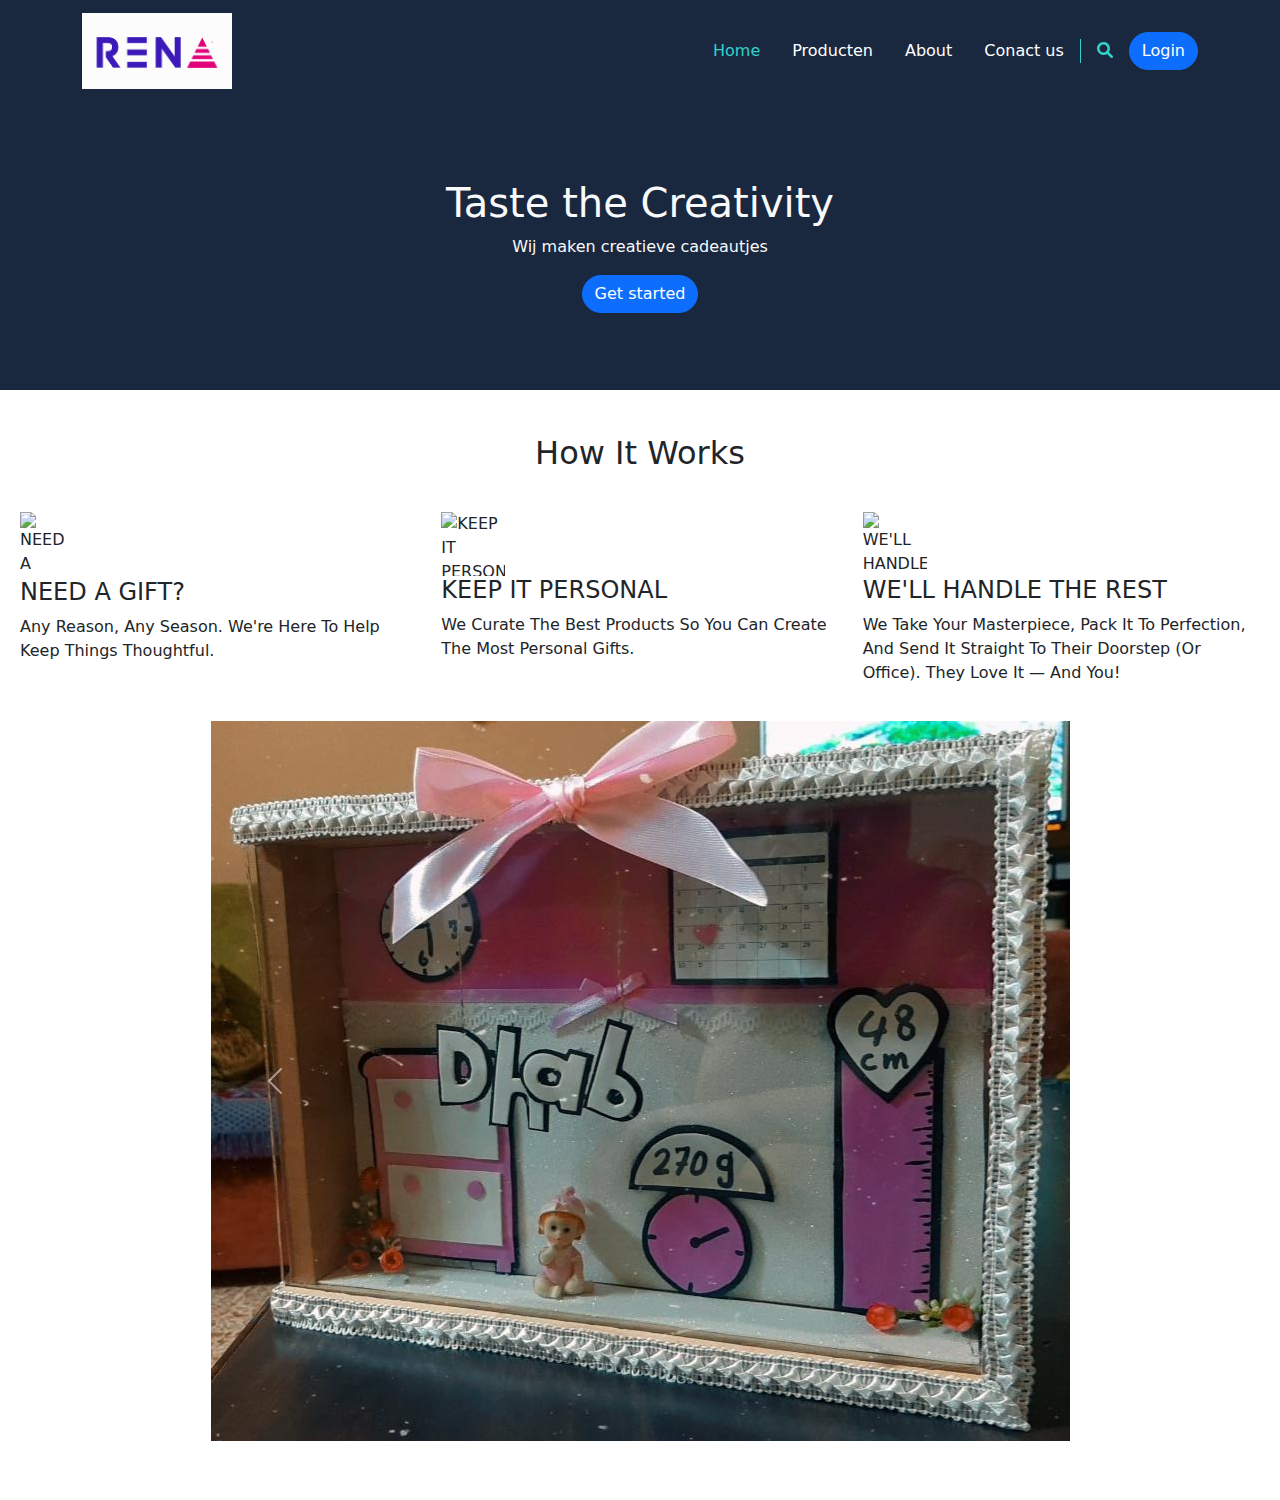
==== index.html @ 8ea96207 "bassis website" ====
<!DOCTYPE html>
<html lang="en">
<head>
    <meta charset="UTF-8">
    <meta name="viewport" content="width=device-width, initial-scale=1.0">
    <title>Document</title>
    <link rel="stylesheet" href="css/bootstrap.min.css">
    <link rel="stylesheet" href="css/all.min.css">
    <link rel="stylesheet" href="css/rena.css">
</head>
<body>

        <!--start navbar-->

        
        <nav class="navbar navbar-expand-lg sticky-top">
            <div class="container">
              <a class="navbar-brand" href="#"><img src="imags/logo.png" alt="" width="150px"></a>
              <button class="navbar-toggler" type="button" data-bs-toggle="collapse" data-bs-target="#main" aria-controls="main" aria-expanded="false" aria-label="Toggle navigation">
                <i class="fa-solid fa-bars"></i>              </button>
              <div class="collapse navbar-collapse" id="main">
                <ul class="navbar-nav ms-auto mb-2 mb-lg-0">
                  <li class="nav-item">
                    <a class="nav-link p-lg-3 active" aria-current="page" href="#">Home</a>
                  </li>
                  <li class="nav-item">
                    <a class="nav-link p-lg-3 " href="#">Producten</a>
                  </li>
                  <li class="nav-item">
                    <a class="nav-link p-lg-3 " href="#">About </a>
                  </li>
                  <li class="nav-item">
                    <a class="nav-link p-lg-3 " href="#">Conact us</a>
                  </li>
                </ul>
                <div class="search ps-3 pe-3">
                  <i class="fa-solid fa-magnifying-glass"></i>
                </div>
                <a class="btn btn-primary rounded-pill main-btn" href="#">Login </a>
              </div>
            </div>
          </nav>
    

        <!--End navbar-->

        <!--landing-->

            <div class="landing d-flex justify-content-center align-items-center">
              <div class="text-center text-light">
                  <h1>Taste the Creativity</h1>
                  <p>Wij maken creatieve cadeautjes</p>
                  <a class="btn btn-primary rounded-pill main-btn" href="">Get started</a>
              </div>
            </div>
            
          <!--landing-->
<br>

<section class="row the-benefits section-4" id="features">
  <div class="container">
    <div class="row section-header wow fadeInUp" style="visibility: visible; animation-name: fadeInUp;">
      <h2>How It Works</h2>
      <!--
        p>List out your product’s benefit here. A small description about what it is and how it helps the user. You can also add some icons.</p
      -->
    </div>
    <div class="row benefit-notes">
      <!-- ==========Single Benefit========== -->
      <div class="col-sm-6 col-md-4 benefit wow fadeInUp" style="visibility: visible; animation-name: fadeInUp;">
        <div class="media">
          <div class="media-left">
            <span>

<div class="responsive-image-wrapper" style="">

<noscript aria-hidden="true">
  <img
    
    class=""
    src="//giftopiia.com/cdn/shop/files/the-benfits-1_1000x1000.png?v=1689593139"
    
      alt="NEED A GIFT?"
    
    
    style="object-fit:cover;object-position:50.0% 50.0%!important;"
    loading="lazy"
  />
</noscript>

<img loading="lazy" class=" js" style="max-width: 46px; max-height: 66px;  object-fit:cover;object-position:50.0% 50.0%!important;" alt="NEED A GIFT?" width="46" height="66" srcset="//giftopiia.com/cdn/shop/files/the-benfits-1.png?v=1689593139 46w" sizes="(min-width: 2000px) 1000px, (min-width: 1445px) calc(100vw / 2), (min-width: 1200px) calc(100vw / 1.75), (min-width: 1000px) calc(100vw / 1.5), (min-width: 750px) calc(100vw / 3), 100vw" src="//giftopiia.com/cdn/shop/files/the-benfits-1_1445x.png?v=1689593139">

</div>
</span>
          </div>
          <div class="media-body">
            <h4>NEED A GIFT?</h4>
            <p>Any Reason, Any Season. We're Here To Help Keep Things Thoughtful.</p>
          </div>
        </div>
      </div>
      <!-- ==========Single Benefit========== -->
      <div class="col-sm-6 col-md-4 benefit wow fadeInUp" data-wow-delay="0.3s" style="visibility: visible; animation-delay: 0.3s; animation-name: fadeInUp;">
        <div class="media">
          <div class="media-left">
            <span>

<div class="responsive-image-wrapper" style="">

<noscript aria-hidden="true">
  <img
    
    class=""
    src="//giftopiia.com/cdn/shop/files/the-benfits-2_1000x1000.webp?v=1689593234"
    
      alt="KEEP IT PERSONAL"
    
    
    style="object-fit:cover;object-position:50.0% 50.0%!important;"
    loading="lazy"
  />
</noscript>

<img loading="lazy" class=" js" style="max-width: 64px; max-height: 64px;  object-fit:cover;object-position:50.0% 50.0%!important;" alt="KEEP IT PERSONAL" width="64" height="64" srcset="//giftopiia.com/cdn/shop/files/the-benfits-2.webp?v=1689593234 64w" sizes="(min-width: 2000px) 1000px, (min-width: 1445px) calc(100vw / 2), (min-width: 1200px) calc(100vw / 1.75), (min-width: 1000px) calc(100vw / 1.5), (min-width: 750px) calc(100vw / 3), 100vw" src="//giftopiia.com/cdn/shop/files/the-benfits-2_1445x.webp?v=1689593234">

</div>
</span>
          </div>
          <div class="media-body">
            <h4>KEEP IT PERSONAL</h4>
            <p>We Curate The Best Products So You Can Create The Most Personal Gifts.</p>
          </div>
        </div>
      </div>
      <!-- ==========Single Benefit========== -->
      <div class="col-sm-6 col-md-4 benefit wow fadeInUp" data-wow-delay="0.6s" style="visibility: visible; animation-delay: 0.6s; animation-name: fadeInUp;">
        <div class="media">
          <div class="media-left">
            <span>

<div class="responsive-image-wrapper" style="">

<noscript aria-hidden="true">
  <img
    
    class=""
    src="//giftopiia.com/cdn/shop/files/the-benfits-3_1000x1000.png?v=1689593278"
    
      alt="WE&#39;LL HANDLE THE REST"
    
    
    style="object-fit:cover;object-position:50.0% 50.0%!important;"
    loading="lazy"
  />
</noscript>

<img loading="lazy" class=" js" style="max-width: 64px; max-height: 64px;  object-fit:cover;object-position:50.0% 50.0%!important;" alt="WE'LL HANDLE THE REST" width="64" height="64" srcset="//giftopiia.com/cdn/shop/files/the-benfits-3.png?v=1689593278 64w" sizes="(min-width: 2000px) 1000px, (min-width: 1445px) calc(100vw / 2), (min-width: 1200px) calc(100vw / 1.75), (min-width: 1000px) calc(100vw / 1.5), (min-width: 750px) calc(100vw / 3), 100vw" src="//giftopiia.com/cdn/shop/files/the-benfits-3_1445x.png?v=1689593278">

</div>
</span>
          </div>
          <div class="media-body">
            <h4>WE'LL HANDLE THE REST</h4>
            <p>We Take Your Masterpiece, Pack It To Perfection, And Send It Straight To Their Doorstep (Or Office). They Love It — And You!</p>
          </div>
        </div>
      </div>
    </div>
  </div>
</section>

  
   <!--start Carousel-->
  
  

  <div class="conatier d d-flex justify-content-center align-items-center">
<div id="carouselExampleControls" class="carousel slide" data-bs-ride="carousel">
  <div class="carousel-inner">
    <div class="carousel-item active">
      <img src="imags/IMG-20231121-WA0002.jpg" class="d-block w-100" alt="...">
    </div>
    <div class="carousel-item">
      <img src="imags/IMG-20231121-WA0003.jpg" class="d-block w-100" alt="...">
    </div>
    <div class="carousel-item">
      <img src="imags/IMG-20231121-WA0004.jpg" class="d-block w-100" alt="...">
    </div>
  </div>
  <button class="carousel-control-prev" type="button" data-bs-target="#carouselExampleControls" data-bs-slide="prev">
    <span class="carousel-control-prev-icon" aria-hidden="true"></span>
    <span class="visually-hidden">Previous</span>
  </button>
  <button class="carousel-control-next" type="button" data-bs-target="#carouselExampleControls" data-bs-slide="next">
    <span class="carousel-control-next-icon" aria-hidden="true"></span>
    <span class="visually-hidden">Next</span>
  </button>
</div>
  </div>


         <!--End Carousel-->
              



         
  <!--js fils-->
    <script src="js/bootstrap.bundle.min.js"></script>
    <script src="js/all.min.js"></script>
<!-- End js fils-->
</body>
</html>
---- css/rena.css ----
:root{
--dark-color:var(--dark-color)#1;
--green-color:#33d1cc;
}
body{
    font-family: "Robot" sans-serif;
    height: 1500px;
}
/*start navbar*/
.navbar {
    background-color: #19283f;
}

.navbar .navbar-nav .nav-link {

    color: white;
}

.navbar .navbar-nav .nav-link.active,
.navbar .navbar-nav .nav-link.focus,
.navbar .navbar-nav .nav-link:hover{

color: var(--green-color);
}

.navbar .search{
    border-left: 1px solid var(--green-color);
}
.navbar .search svg{
    color: var(--green-color)
}
.navbar .navbar-toggler{
    color: white;
    font-size: 25px;
    border-color: white;
}
.navbar .navbar-toggler:focus{
    box-shadow: none;
}

/*End navbar*/

/*Start landing*/

.landing{
    background-color: #19283f;
    min-height: calc(40vh - 72px);
}


/*End landing*/

h2{
    display: flex;
    justify-content: center;
    align-items: center;
    margin-bottom: 40px;
}
section{

    padding: 20px;
}


.carousel-item img {
    max-width: 100%; /* Beperk de maximale breedte van de afbeelding */
    max-height: 100%; /* Beperk de maximale hoogte van de afbeelding */
    transition: transform 0.3s; /* Voeg een transition toe om het schalen smooth te laten verlopen */
   }

   .carousel-item img{
    display: flex;
    justify-content: center;
    align-items: center;
   }
   
   .carousel-item img:hover {
    transform: scale(1.0); /* Vergroot de afbeelding met 120% wanneer de muisaanwijzer erop is */
   }

   .img{

    display:flex;
    
   }
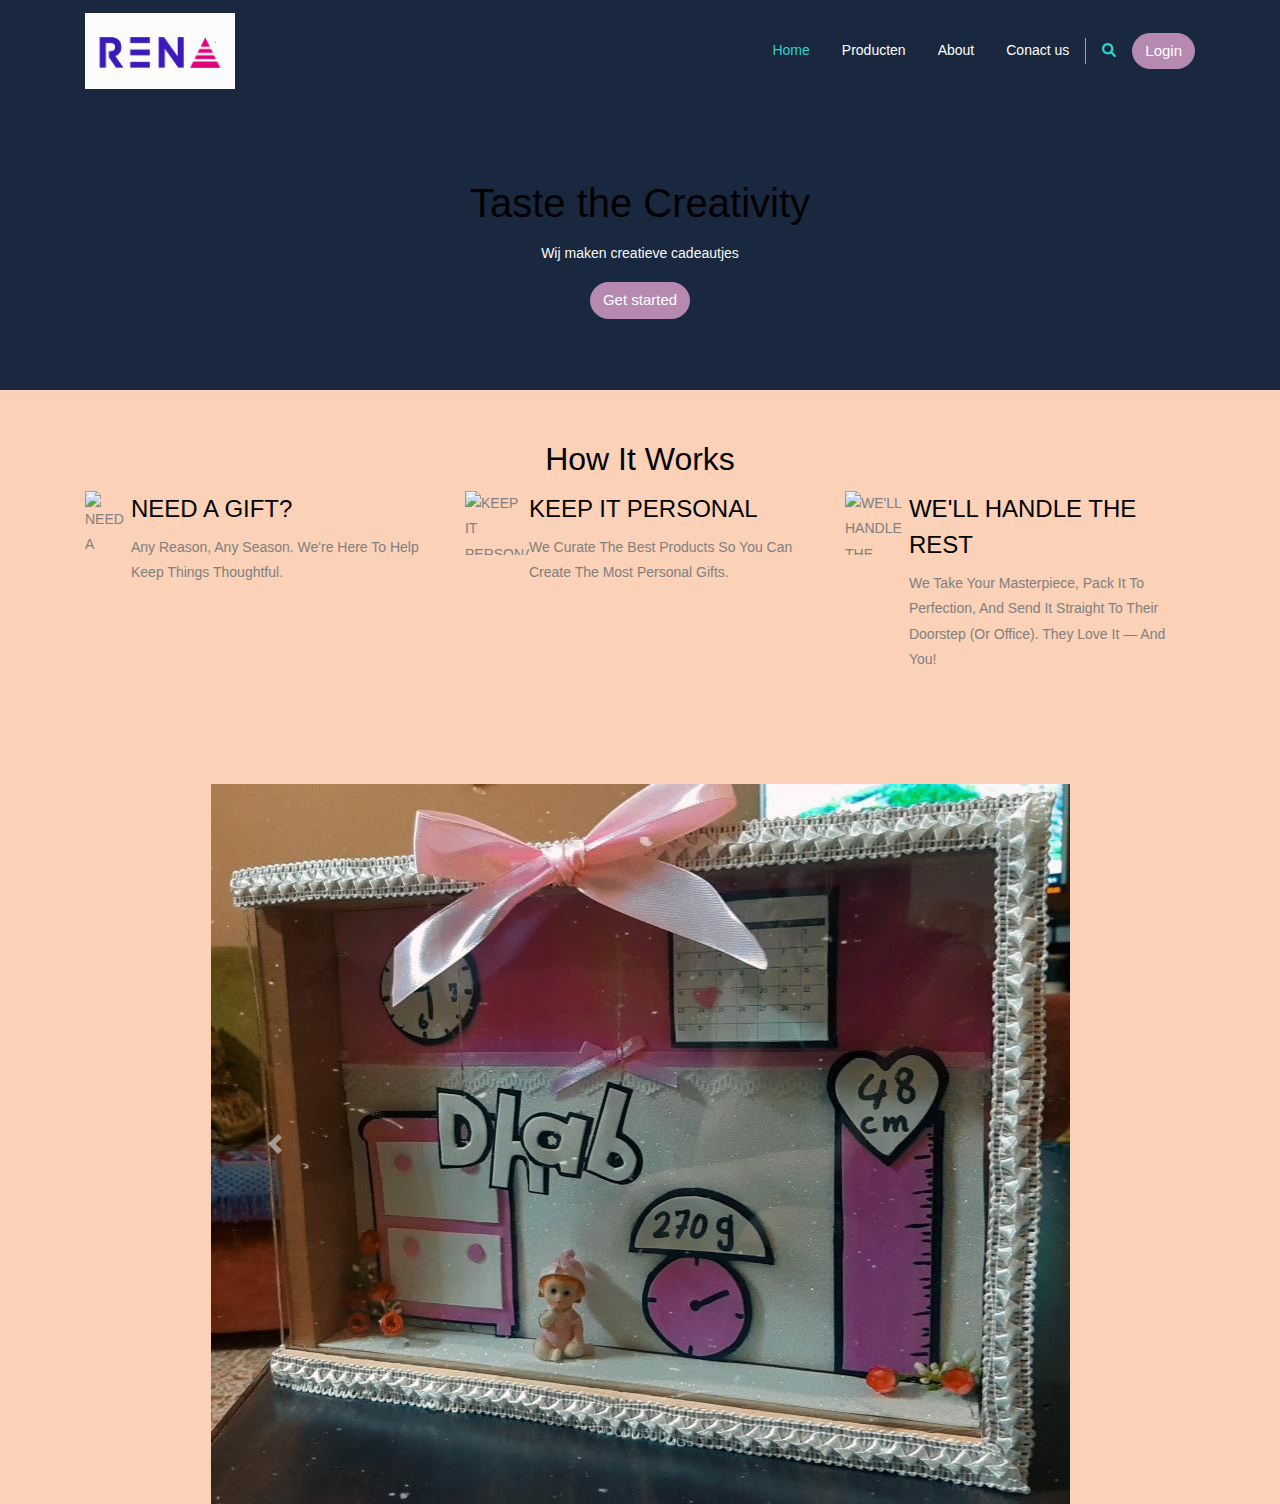
==== commit e77331bd: "form aanpaseing" ====
--- a/index.html
+++ b/index.html
@@ -36,7 +36,7 @@
                 <div class="search ps-3 pe-3">
                   <i class="fa-solid fa-magnifying-glass"></i>
                 </div>
-                <a class="btn btn-primary rounded-pill main-btn" href="#">Login </a>
+                <a class="btn btn-primary rounded-pill main-btn"  target="_blank" href="login.html">Login </a>
               </div>
             </div>
           </nav>
@@ -169,12 +169,29 @@
   </div>
 </section>
 
+<br>
+<br>
+<br>
+
+
+<!--imgs grrot-->
+
+
+
+
+
+
+
+
+
+<!--imgs grrot-->
+
   
    <!--start Carousel-->
   
   
 
-  <div class="conatier d d-flex justify-content-center align-items-center">
+  <div class="conatier d d-flex w-80 justify-content-center align-items-center">
 <div id="carouselExampleControls" class="carousel slide" data-bs-ride="carousel">
   <div class="carousel-inner">
     <div class="carousel-item active">
--- a/css/rena.css
+++ b/css/rena.css
@@ -4,7 +4,8 @@
 }
 body{
     font-family: "Robot" sans-serif;
-    height: 1500px;
+    padding: 0;
+    margin: 0;
 }
 /*start navbar*/
 .navbar {
@@ -82,4 +83,8235 @@
 
     display:flex;
     
-   }+   }
+   
+
+
+
+   /*form css van login 9 */
+
+   /*!
+ * Bootstrap v4.3.1 (https://getbootstrap.com/)
+ * Copyright 2011-2019 The Bootstrap Authors
+ * Copyright 2011-2019 Twitter, Inc.
+ * Licensed under MIT (https://github.com/twbs/bootstrap/blob/master/LICENSE)
+ */
+
+  bottom: -.25em; }
+
+  sup {
+    top: -.5em; }
+  
+  a {
+    color: #007bff;
+    text-decoration: none;
+    background-color: transparent; }
+    a:hover {
+      color: #0056b3;
+      text-decoration: underline; }
+  
+  a:not([href]):not([tabindex]) {
+    color: inherit;
+    text-decoration: none; }
+    a:not([href]):not([tabindex]):hover, a:not([href]):not([tabindex]):focus {
+      color: inherit;
+      text-decoration: none; }
+    a:not([href]):not([tabindex]):focus {
+      outline: 0; }
+  
+  pre,
+  code,
+  kbd,
+  samp {
+    font-family: SFMono-Regular, Menlo, Monaco, Consolas, "Liberation Mono", "Courier New", monospace;
+    font-size: 1em; }
+  
+  pre {
+    margin-top: 0;
+    margin-bottom: 1rem;
+    overflow: auto; }
+  
+  figure {
+    margin: 0 0 1rem; }
+  
+  img {
+    vertical-align: middle;
+    border-style: none; }
+  
+  svg {
+    overflow: hidden;
+    vertical-align: middle; }
+  
+  table {
+    border-collapse: collapse; }
+  
+  caption {
+    padding-top: 0.75rem;
+    padding-bottom: 0.75rem;
+    color: #6c757d;
+    text-align: left;
+    caption-side: bottom; }
+  
+  th {
+    text-align: inherit; }
+  
+  label {
+    display: inline-block;
+    margin-bottom: 0.5rem; }
+  
+  button {
+    border-radius: 0; }
+  
+  button:focus {
+    outline: 1px dotted;
+    outline: 5px auto -webkit-focus-ring-color; }
+  
+  input,
+  button,
+  select,
+  optgroup,
+  textarea {
+    margin: 0;
+    font-family: inherit;
+    font-size: inherit;
+    line-height: inherit; }
+  
+  button,
+  input {
+    overflow: visible; }
+  
+  button,
+  select {
+    text-transform: none; }
+  
+  select {
+    word-wrap: normal; }
+  
+  button,
+  [type="button"],
+  [type="reset"],
+  [type="submit"] {
+    -webkit-appearance: button; }
+  
+  button:not(:disabled),
+  [type="button"]:not(:disabled),
+  [type="reset"]:not(:disabled),
+  [type="submit"]:not(:disabled) {
+    cursor: pointer; }
+  
+  button::-moz-focus-inner,
+  [type="button"]::-moz-focus-inner,
+  [type="reset"]::-moz-focus-inner,
+  [type="submit"]::-moz-focus-inner {
+    padding: 0;
+    border-style: none; }
+  
+  input[type="radio"],
+  input[type="checkbox"] {
+    -webkit-box-sizing: border-box;
+    box-sizing: border-box;
+    padding: 0; }
+  
+  input[type="date"],
+  input[type="time"],
+  input[type="datetime-local"],
+  input[type="month"] {
+    -webkit-appearance: listbox; }
+  
+  textarea {
+    overflow: auto;
+    resize: vertical; }
+  
+  fieldset {
+    min-width: 0;
+    padding: 0;
+    margin: 0;
+    border: 0; }
+  
+  legend {
+    display: block;
+    width: 100%;
+    max-width: 100%;
+    padding: 0;
+    margin-bottom: .5rem;
+    font-size: 1.5rem;
+    line-height: inherit;
+    color: inherit;
+    white-space: normal; }
+  
+  progress {
+    vertical-align: baseline; }
+  
+  [type="number"]::-webkit-inner-spin-button,
+  [type="number"]::-webkit-outer-spin-button {
+    height: auto; }
+  
+  [type="search"] {
+    outline-offset: -2px;
+    -webkit-appearance: none; }
+  
+  [type="search"]::-webkit-search-decoration {
+    -webkit-appearance: none; }
+  
+  ::-webkit-file-upload-button {
+    font: inherit;
+    -webkit-appearance: button; }
+  
+  output {
+    display: inline-block; }
+  
+  summary {
+    display: list-item;
+    cursor: pointer; }
+  
+  template {
+    display: none; }
+  
+  [hidden] {
+    display: none !important; }
+  
+  h1, h2, h3, h4, h5, h6,
+  .h1, .h2, .h3, .h4, .h5, .h6 {
+    margin-bottom: 0.5rem;
+    font-weight: 500;
+    line-height: 1.2; }
+  
+  h1, .h1 {
+    font-size: 2.5rem; }
+  
+  h2, .h2 {
+    font-size: 2rem; }
+  
+  h3, .h3 {
+    font-size: 1.75rem; }
+  
+  h4, .h4 {
+    font-size: 1.5rem; }
+  
+  h5, .h5 {
+    font-size: 1.25rem; }
+  
+  h6, .h6 {
+    font-size: 1rem; }
+  
+  .lead {
+    font-size: 1.25rem;
+    font-weight: 300; }
+  
+  .display-1 {
+    font-size: 6rem;
+    font-weight: 300;
+    line-height: 1.2; }
+  
+  .display-2 {
+    font-size: 5.5rem;
+    font-weight: 300;
+    line-height: 1.2; }
+  
+  .display-3 {
+    font-size: 4.5rem;
+    font-weight: 300;
+    line-height: 1.2; }
+  
+  .display-4 {
+    font-size: 3.5rem;
+    font-weight: 300;
+    line-height: 1.2; }
+  
+  hr {
+    margin-top: 1rem;
+    margin-bottom: 1rem;
+    border: 0;
+    border-top: 1px solid rgba(0, 0, 0, 0.1); }
+  
+  small,
+  .small {
+    font-size: 80%;
+    font-weight: 400; }
+  
+  mark,
+  .mark {
+    padding: 0.2em;
+    background-color: #fcf8e3; }
+  
+  .list-unstyled {
+    padding-left: 0;
+    list-style: none; }
+  
+  .list-inline {
+    padding-left: 0;
+    list-style: none; }
+  
+  .list-inline-item {
+    display: inline-block; }
+    .list-inline-item:not(:last-child) {
+      margin-right: 0.5rem; }
+  
+  .initialism {
+    font-size: 90%;
+    text-transform: uppercase; }
+  
+  .blockquote {
+    margin-bottom: 1rem;
+    font-size: 1.25rem; }
+  
+  .blockquote-footer {
+    display: block;
+    font-size: 80%;
+    color: #6c757d; }
+    .blockquote-footer::before {
+      content: "\2014\00A0"; }
+  
+  .img-fluid {
+    max-width: 100%;
+    height: auto; }
+  
+  .img-thumbnail {
+    padding: 0.25rem;
+    background-color: #fff;
+    border: 1px solid #dee2e6;
+    border-radius: 0.25rem;
+    max-width: 100%;
+    height: auto; }
+  
+  .figure {
+    display: inline-block; }
+  
+  .figure-img {
+    margin-bottom: 0.5rem;
+    line-height: 1; }
+  
+  .figure-caption {
+    font-size: 90%;
+    color: #6c757d; }
+  
+  code {
+    font-size: 87.5%;
+    color: #e83e8c;
+    word-break: break-word; }
+    a > code {
+      color: inherit; }
+  
+  kbd {
+    padding: 0.2rem 0.4rem;
+    font-size: 87.5%;
+    color: #fff;
+    background-color: #212529;
+    border-radius: 0.2rem; }
+    kbd kbd {
+      padding: 0;
+      font-size: 100%;
+      font-weight: 700; }
+  
+  pre {
+    display: block;
+    font-size: 87.5%;
+    color: #212529; }
+    pre code {
+      font-size: inherit;
+      color: inherit;
+      word-break: normal; }
+  
+  .pre-scrollable {
+    max-height: 340px;
+    overflow-y: scroll; }
+  
+  .container {
+    width: 100%;
+    padding-right: 15px;
+    padding-left: 15px;
+    margin-right: auto;
+    margin-left: auto; }
+    @media (min-width: 576px) {
+      .container {
+        max-width: 540px; } }
+    @media (min-width: 768px) {
+      .container {
+        max-width: 720px; } }
+    @media (min-width: 992px) {
+      .container {
+        max-width: 960px; } }
+    @media (min-width: 1200px) {
+      .container {
+        max-width: 1140px; } }
+  
+  .container-fluid {
+    width: 100%;
+    padding-right: 15px;
+    padding-left: 15px;
+    margin-right: auto;
+    margin-left: auto; }
+  
+  .row {
+    display: -webkit-box;
+    display: -ms-flexbox;
+    display: flex;
+    -ms-flex-wrap: wrap;
+    flex-wrap: wrap;
+    margin-right: -15px;
+    margin-left: -15px; }
+  
+  .no-gutters {
+    margin-right: 0;
+    margin-left: 0; }
+    .no-gutters > .col,
+    .no-gutters > [class*="col-"] {
+      padding-right: 0;
+      padding-left: 0; }
+  
+  .col-1, .col-2, .col-3, .col-4, .col-5, .col-6, .col-7, .col-8, .col-9, .col-10, .col-11, .col-12, .col,
+  .col-auto, .col-sm-1, .col-sm-2, .col-sm-3, .col-sm-4, .col-sm-5, .col-sm-6, .col-sm-7, .col-sm-8, .col-sm-9, .col-sm-10, .col-sm-11, .col-sm-12, .col-sm,
+  .col-sm-auto, .col-md-1, .col-md-2, .col-md-3, .col-md-4, .col-md-5, .col-md-6, .col-md-7, .col-md-8, .col-md-9, .col-md-10, .col-md-11, .col-md-12, .col-md,
+  .col-md-auto, .col-lg-1, .col-lg-2, .col-lg-3, .col-lg-4, .col-lg-5, .col-lg-6, .col-lg-7, .col-lg-8, .col-lg-9, .col-lg-10, .col-lg-11, .col-lg-12, .col-lg,
+  .col-lg-auto, .col-xl-1, .col-xl-2, .col-xl-3, .col-xl-4, .col-xl-5, .col-xl-6, .col-xl-7, .col-xl-8, .col-xl-9, .col-xl-10, .col-xl-11, .col-xl-12, .col-xl,
+  .col-xl-auto {
+    position: relative;
+    width: 100%;
+    padding-right: 15px;
+    padding-left: 15px; }
+  
+  .col {
+    -ms-flex-preferred-size: 0;
+    flex-basis: 0;
+    -webkit-box-flex: 1;
+    -ms-flex-positive: 1;
+    flex-grow: 1;
+    max-width: 100%; }
+  
+  .col-auto {
+    -webkit-box-flex: 0;
+    -ms-flex: 0 0 auto;
+    flex: 0 0 auto;
+    width: auto;
+    max-width: 100%; }
+  
+  .col-1 {
+    -webkit-box-flex: 0;
+    -ms-flex: 0 0 8.33333%;
+    flex: 0 0 8.33333%;
+    max-width: 8.33333%; }
+  
+  .col-2 {
+    -webkit-box-flex: 0;
+    -ms-flex: 0 0 16.66667%;
+    flex: 0 0 16.66667%;
+    max-width: 16.66667%; }
+  
+  .col-3 {
+    -webkit-box-flex: 0;
+    -ms-flex: 0 0 25%;
+    flex: 0 0 25%;
+    max-width: 25%; }
+  
+  .col-4 {
+    -webkit-box-flex: 0;
+    -ms-flex: 0 0 33.33333%;
+    flex: 0 0 33.33333%;
+    max-width: 33.33333%; }
+  
+  .col-5 {
+    -webkit-box-flex: 0;
+    -ms-flex: 0 0 41.66667%;
+    flex: 0 0 41.66667%;
+    max-width: 41.66667%; }
+  
+  .col-6 {
+    -webkit-box-flex: 0;
+    -ms-flex: 0 0 50%;
+    flex: 0 0 50%;
+    max-width: 50%; }
+  
+  .col-7 {
+    -webkit-box-flex: 0;
+    -ms-flex: 0 0 58.33333%;
+    flex: 0 0 58.33333%;
+    max-width: 58.33333%; }
+  
+  .col-8 {
+    -webkit-box-flex: 0;
+    -ms-flex: 0 0 66.66667%;
+    flex: 0 0 66.66667%;
+    max-width: 66.66667%; }
+  
+  .col-9 {
+    -webkit-box-flex: 0;
+    -ms-flex: 0 0 75%;
+    flex: 0 0 75%;
+    max-width: 75%; }
+  
+  .col-10 {
+    -webkit-box-flex: 0;
+    -ms-flex: 0 0 83.33333%;
+    flex: 0 0 83.33333%;
+    max-width: 83.33333%; }
+  
+  .col-11 {
+    -webkit-box-flex: 0;
+    -ms-flex: 0 0 91.66667%;
+    flex: 0 0 91.66667%;
+    max-width: 91.66667%; }
+  
+  .col-12 {
+    -webkit-box-flex: 0;
+    -ms-flex: 0 0 100%;
+    flex: 0 0 100%;
+    max-width: 100%; }
+  
+  .order-first {
+    -webkit-box-ordinal-group: 0;
+    -ms-flex-order: -1;
+    order: -1; }
+  
+  .order-last {
+    -webkit-box-ordinal-group: 14;
+    -ms-flex-order: 13;
+    order: 13; }
+  
+  .order-0 {
+    -webkit-box-ordinal-group: 1;
+    -ms-flex-order: 0;
+    order: 0; }
+  
+  .order-1 {
+    -webkit-box-ordinal-group: 2;
+    -ms-flex-order: 1;
+    order: 1; }
+  
+  .order-2 {
+    -webkit-box-ordinal-group: 3;
+    -ms-flex-order: 2;
+    order: 2; }
+  
+  .order-3 {
+    -webkit-box-ordinal-group: 4;
+    -ms-flex-order: 3;
+    order: 3; }
+  
+  .order-4 {
+    -webkit-box-ordinal-group: 5;
+    -ms-flex-order: 4;
+    order: 4; }
+  
+  .order-5 {
+    -webkit-box-ordinal-group: 6;
+    -ms-flex-order: 5;
+    order: 5; }
+  
+  .order-6 {
+    -webkit-box-ordinal-group: 7;
+    -ms-flex-order: 6;
+    order: 6; }
+  
+  .order-7 {
+    -webkit-box-ordinal-group: 8;
+    -ms-flex-order: 7;
+    order: 7; }
+  
+  .order-8 {
+    -webkit-box-ordinal-group: 9;
+    -ms-flex-order: 8;
+    order: 8; }
+  
+  .order-9 {
+    -webkit-box-ordinal-group: 10;
+    -ms-flex-order: 9;
+    order: 9; }
+  
+  .order-10 {
+    -webkit-box-ordinal-group: 11;
+    -ms-flex-order: 10;
+    order: 10; }
+  
+  .order-11 {
+    -webkit-box-ordinal-group: 12;
+    -ms-flex-order: 11;
+    order: 11; }
+  
+  .order-12 {
+    -webkit-box-ordinal-group: 13;
+    -ms-flex-order: 12;
+    order: 12; }
+  
+  .offset-1 {
+    margin-left: 8.33333%; }
+  
+  .offset-2 {
+    margin-left: 16.66667%; }
+  
+  .offset-3 {
+    margin-left: 25%; }
+  
+  .offset-4 {
+    margin-left: 33.33333%; }
+  
+  .offset-5 {
+    margin-left: 41.66667%; }
+  
+  .offset-6 {
+    margin-left: 50%; }
+  
+  .offset-7 {
+    margin-left: 58.33333%; }
+  
+  .offset-8 {
+    margin-left: 66.66667%; }
+  
+  .offset-9 {
+    margin-left: 75%; }
+  
+  .offset-10 {
+    margin-left: 83.33333%; }
+  
+  .offset-11 {
+    margin-left: 91.66667%; }
+  
+  @media (min-width: 576px) {
+    .col-sm {
+      -ms-flex-preferred-size: 0;
+      flex-basis: 0;
+      -webkit-box-flex: 1;
+      -ms-flex-positive: 1;
+      flex-grow: 1;
+      max-width: 100%; }
+    .col-sm-auto {
+      -webkit-box-flex: 0;
+      -ms-flex: 0 0 auto;
+      flex: 0 0 auto;
+      width: auto;
+      max-width: 100%; }
+    .col-sm-1 {
+      -webkit-box-flex: 0;
+      -ms-flex: 0 0 8.33333%;
+      flex: 0 0 8.33333%;
+      max-width: 8.33333%; }
+    .col-sm-2 {
+      -webkit-box-flex: 0;
+      -ms-flex: 0 0 16.66667%;
+      flex: 0 0 16.66667%;
+      max-width: 16.66667%; }
+    .col-sm-3 {
+      -webkit-box-flex: 0;
+      -ms-flex: 0 0 25%;
+      flex: 0 0 25%;
+      max-width: 25%; }
+    .col-sm-4 {
+      -webkit-box-flex: 0;
+      -ms-flex: 0 0 33.33333%;
+      flex: 0 0 33.33333%;
+      max-width: 33.33333%; }
+    .col-sm-5 {
+      -webkit-box-flex: 0;
+      -ms-flex: 0 0 41.66667%;
+      flex: 0 0 41.66667%;
+      max-width: 41.66667%; }
+    .col-sm-6 {
+      -webkit-box-flex: 0;
+      -ms-flex: 0 0 50%;
+      flex: 0 0 50%;
+      max-width: 50%; }
+    .col-sm-7 {
+      -webkit-box-flex: 0;
+      -ms-flex: 0 0 58.33333%;
+      flex: 0 0 58.33333%;
+      max-width: 58.33333%; }
+    .col-sm-8 {
+      -webkit-box-flex: 0;
+      -ms-flex: 0 0 66.66667%;
+      flex: 0 0 66.66667%;
+      max-width: 66.66667%; }
+    .col-sm-9 {
+      -webkit-box-flex: 0;
+      -ms-flex: 0 0 75%;
+      flex: 0 0 75%;
+      max-width: 75%; }
+    .col-sm-10 {
+      -webkit-box-flex: 0;
+      -ms-flex: 0 0 83.33333%;
+      flex: 0 0 83.33333%;
+      max-width: 83.33333%; }
+    .col-sm-11 {
+      -webkit-box-flex: 0;
+      -ms-flex: 0 0 91.66667%;
+      flex: 0 0 91.66667%;
+      max-width: 91.66667%; }
+    .col-sm-12 {
+      -webkit-box-flex: 0;
+      -ms-flex: 0 0 100%;
+      flex: 0 0 100%;
+      max-width: 100%; }
+    .order-sm-first {
+      -webkit-box-ordinal-group: 0;
+      -ms-flex-order: -1;
+      order: -1; }
+    .order-sm-last {
+      -webkit-box-ordinal-group: 14;
+      -ms-flex-order: 13;
+      order: 13; }
+    .order-sm-0 {
+      -webkit-box-ordinal-group: 1;
+      -ms-flex-order: 0;
+      order: 0; }
+    .order-sm-1 {
+      -webkit-box-ordinal-group: 2;
+      -ms-flex-order: 1;
+      order: 1; }
+    .order-sm-2 {
+      -webkit-box-ordinal-group: 3;
+      -ms-flex-order: 2;
+      order: 2; }
+    .order-sm-3 {
+      -webkit-box-ordinal-group: 4;
+      -ms-flex-order: 3;
+      order: 3; }
+    .order-sm-4 {
+      -webkit-box-ordinal-group: 5;
+      -ms-flex-order: 4;
+      order: 4; }
+    .order-sm-5 {
+      -webkit-box-ordinal-group: 6;
+      -ms-flex-order: 5;
+      order: 5; }
+    .order-sm-6 {
+      -webkit-box-ordinal-group: 7;
+      -ms-flex-order: 6;
+      order: 6; }
+    .order-sm-7 {
+      -webkit-box-ordinal-group: 8;
+      -ms-flex-order: 7;
+      order: 7; }
+    .order-sm-8 {
+      -webkit-box-ordinal-group: 9;
+      -ms-flex-order: 8;
+      order: 8; }
+    .order-sm-9 {
+      -webkit-box-ordinal-group: 10;
+      -ms-flex-order: 9;
+      order: 9; }
+    .order-sm-10 {
+      -webkit-box-ordinal-group: 11;
+      -ms-flex-order: 10;
+      order: 10; }
+    .order-sm-11 {
+      -webkit-box-ordinal-group: 12;
+      -ms-flex-order: 11;
+      order: 11; }
+    .order-sm-12 {
+      -webkit-box-ordinal-group: 13;
+      -ms-flex-order: 12;
+      order: 12; }
+    .offset-sm-0 {
+      margin-left: 0; }
+    .offset-sm-1 {
+      margin-left: 8.33333%; }
+    .offset-sm-2 {
+      margin-left: 16.66667%; }
+    .offset-sm-3 {
+      margin-left: 25%; }
+    .offset-sm-4 {
+      margin-left: 33.33333%; }
+    .offset-sm-5 {
+      margin-left: 41.66667%; }
+    .offset-sm-6 {
+      margin-left: 50%; }
+    .offset-sm-7 {
+      margin-left: 58.33333%; }
+    .offset-sm-8 {
+      margin-left: 66.66667%; }
+    .offset-sm-9 {
+      margin-left: 75%; }
+    .offset-sm-10 {
+      margin-left: 83.33333%; }
+    .offset-sm-11 {
+      margin-left: 91.66667%; } }
+  
+  @media (min-width: 768px) {
+    .col-md {
+      -ms-flex-preferred-size: 0;
+      flex-basis: 0;
+      -webkit-box-flex: 1;
+      -ms-flex-positive: 1;
+      flex-grow: 1;
+      max-width: 100%; }
+    .col-md-auto {
+      -webkit-box-flex: 0;
+      -ms-flex: 0 0 auto;
+      flex: 0 0 auto;
+      width: auto;
+      max-width: 100%; }
+    .col-md-1 {
+      -webkit-box-flex: 0;
+      -ms-flex: 0 0 8.33333%;
+      flex: 0 0 8.33333%;
+      max-width: 8.33333%; }
+    .col-md-2 {
+      -webkit-box-flex: 0;
+      -ms-flex: 0 0 16.66667%;
+      flex: 0 0 16.66667%;
+      max-width: 16.66667%; }
+    .col-md-3 {
+      -webkit-box-flex: 0;
+      -ms-flex: 0 0 25%;
+      flex: 0 0 25%;
+      max-width: 25%; }
+    .col-md-4 {
+      -webkit-box-flex: 0;
+      -ms-flex: 0 0 33.33333%;
+      flex: 0 0 33.33333%;
+      max-width: 33.33333%; }
+    .col-md-5 {
+      -webkit-box-flex: 0;
+      -ms-flex: 0 0 41.66667%;
+      flex: 0 0 41.66667%;
+      max-width: 41.66667%; }
+    .col-md-6 {
+      -webkit-box-flex: 0;
+      -ms-flex: 0 0 50%;
+      flex: 0 0 50%;
+      max-width: 50%; }
+    .col-md-7 {
+      -webkit-box-flex: 0;
+      -ms-flex: 0 0 58.33333%;
+      flex: 0 0 58.33333%;
+      max-width: 58.33333%; }
+    .col-md-8 {
+      -webkit-box-flex: 0;
+      -ms-flex: 0 0 66.66667%;
+      flex: 0 0 66.66667%;
+      max-width: 66.66667%; }
+    .col-md-9 {
+      -webkit-box-flex: 0;
+      -ms-flex: 0 0 75%;
+      flex: 0 0 75%;
+      max-width: 75%; }
+    .col-md-10 {
+      -webkit-box-flex: 0;
+      -ms-flex: 0 0 83.33333%;
+      flex: 0 0 83.33333%;
+      max-width: 83.33333%; }
+    .col-md-11 {
+      -webkit-box-flex: 0;
+      -ms-flex: 0 0 91.66667%;
+      flex: 0 0 91.66667%;
+      max-width: 91.66667%; }
+    .col-md-12 {
+      -webkit-box-flex: 0;
+      -ms-flex: 0 0 100%;
+      flex: 0 0 100%;
+      max-width: 100%; }
+    .order-md-first {
+      -webkit-box-ordinal-group: 0;
+      -ms-flex-order: -1;
+      order: -1; }
+    .order-md-last {
+      -webkit-box-ordinal-group: 14;
+      -ms-flex-order: 13;
+      order: 13; }
+    .order-md-0 {
+      -webkit-box-ordinal-group: 1;
+      -ms-flex-order: 0;
+      order: 0; }
+    .order-md-1 {
+      -webkit-box-ordinal-group: 2;
+      -ms-flex-order: 1;
+      order: 1; }
+    .order-md-2 {
+      -webkit-box-ordinal-group: 3;
+      -ms-flex-order: 2;
+      order: 2; }
+    .order-md-3 {
+      -webkit-box-ordinal-group: 4;
+      -ms-flex-order: 3;
+      order: 3; }
+    .order-md-4 {
+      -webkit-box-ordinal-group: 5;
+      -ms-flex-order: 4;
+      order: 4; }
+    .order-md-5 {
+      -webkit-box-ordinal-group: 6;
+      -ms-flex-order: 5;
+      order: 5; }
+    .order-md-6 {
+      -webkit-box-ordinal-group: 7;
+      -ms-flex-order: 6;
+      order: 6; }
+    .order-md-7 {
+      -webkit-box-ordinal-group: 8;
+      -ms-flex-order: 7;
+      order: 7; }
+    .order-md-8 {
+      -webkit-box-ordinal-group: 9;
+      -ms-flex-order: 8;
+      order: 8; }
+    .order-md-9 {
+      -webkit-box-ordinal-group: 10;
+      -ms-flex-order: 9;
+      order: 9; }
+    .order-md-10 {
+      -webkit-box-ordinal-group: 11;
+      -ms-flex-order: 10;
+      order: 10; }
+    .order-md-11 {
+      -webkit-box-ordinal-group: 12;
+      -ms-flex-order: 11;
+      order: 11; }
+    .order-md-12 {
+      -webkit-box-ordinal-group: 13;
+      -ms-flex-order: 12;
+      order: 12; }
+    .offset-md-0 {
+      margin-left: 0; }
+    .offset-md-1 {
+      margin-left: 8.33333%; }
+    .offset-md-2 {
+      margin-left: 16.66667%; }
+    .offset-md-3 {
+      margin-left: 25%; }
+    .offset-md-4 {
+      margin-left: 33.33333%; }
+    .offset-md-5 {
+      margin-left: 41.66667%; }
+    .offset-md-6 {
+      margin-left: 50%; }
+    .offset-md-7 {
+      margin-left: 58.33333%; }
+    .offset-md-8 {
+      margin-left: 66.66667%; }
+    .offset-md-9 {
+      margin-left: 75%; }
+    .offset-md-10 {
+      margin-left: 83.33333%; }
+    .offset-md-11 {
+      margin-left: 91.66667%; } }
+  
+  @media (min-width: 992px) {
+    .col-lg {
+      -ms-flex-preferred-size: 0;
+      flex-basis: 0;
+      -webkit-box-flex: 1;
+      -ms-flex-positive: 1;
+      flex-grow: 1;
+      max-width: 100%; }
+    .col-lg-auto {
+      -webkit-box-flex: 0;
+      -ms-flex: 0 0 auto;
+      flex: 0 0 auto;
+      width: auto;
+      max-width: 100%; }
+    .col-lg-1 {
+      -webkit-box-flex: 0;
+      -ms-flex: 0 0 8.33333%;
+      flex: 0 0 8.33333%;
+      max-width: 8.33333%; }
+    .col-lg-2 {
+      -webkit-box-flex: 0;
+      -ms-flex: 0 0 16.66667%;
+      flex: 0 0 16.66667%;
+      max-width: 16.66667%; }
+    .col-lg-3 {
+      -webkit-box-flex: 0;
+      -ms-flex: 0 0 25%;
+      flex: 0 0 25%;
+      max-width: 25%; }
+    .col-lg-4 {
+      -webkit-box-flex: 0;
+      -ms-flex: 0 0 33.33333%;
+      flex: 0 0 33.33333%;
+      max-width: 33.33333%; }
+    .col-lg-5 {
+      -webkit-box-flex: 0;
+      -ms-flex: 0 0 41.66667%;
+      flex: 0 0 41.66667%;
+      max-width: 41.66667%; }
+    .col-lg-6 {
+      -webkit-box-flex: 0;
+      -ms-flex: 0 0 50%;
+      flex: 0 0 50%;
+      max-width: 50%; }
+    .col-lg-7 {
+      -webkit-box-flex: 0;
+      -ms-flex: 0 0 58.33333%;
+      flex: 0 0 58.33333%;
+      max-width: 58.33333%; }
+    .col-lg-8 {
+      -webkit-box-flex: 0;
+      -ms-flex: 0 0 66.66667%;
+      flex: 0 0 66.66667%;
+      max-width: 66.66667%; }
+    .col-lg-9 {
+      -webkit-box-flex: 0;
+      -ms-flex: 0 0 75%;
+      flex: 0 0 75%;
+      max-width: 75%; }
+    .col-lg-10 {
+      -webkit-box-flex: 0;
+      -ms-flex: 0 0 83.33333%;
+      flex: 0 0 83.33333%;
+      max-width: 83.33333%; }
+    .col-lg-11 {
+      -webkit-box-flex: 0;
+      -ms-flex: 0 0 91.66667%;
+      flex: 0 0 91.66667%;
+      max-width: 91.66667%; }
+    .col-lg-12 {
+      -webkit-box-flex: 0;
+      -ms-flex: 0 0 100%;
+      flex: 0 0 100%;
+      max-width: 100%; }
+    .order-lg-first {
+      -webkit-box-ordinal-group: 0;
+      -ms-flex-order: -1;
+      order: -1; }
+    .order-lg-last {
+      -webkit-box-ordinal-group: 14;
+      -ms-flex-order: 13;
+      order: 13; }
+    .order-lg-0 {
+      -webkit-box-ordinal-group: 1;
+      -ms-flex-order: 0;
+      order: 0; }
+    .order-lg-1 {
+      -webkit-box-ordinal-group: 2;
+      -ms-flex-order: 1;
+      order: 1; }
+    .order-lg-2 {
+      -webkit-box-ordinal-group: 3;
+      -ms-flex-order: 2;
+      order: 2; }
+    .order-lg-3 {
+      -webkit-box-ordinal-group: 4;
+      -ms-flex-order: 3;
+      order: 3; }
+    .order-lg-4 {
+      -webkit-box-ordinal-group: 5;
+      -ms-flex-order: 4;
+      order: 4; }
+    .order-lg-5 {
+      -webkit-box-ordinal-group: 6;
+      -ms-flex-order: 5;
+      order: 5; }
+    .order-lg-6 {
+      -webkit-box-ordinal-group: 7;
+      -ms-flex-order: 6;
+      order: 6; }
+    .order-lg-7 {
+      -webkit-box-ordinal-group: 8;
+      -ms-flex-order: 7;
+      order: 7; }
+    .order-lg-8 {
+      -webkit-box-ordinal-group: 9;
+      -ms-flex-order: 8;
+      order: 8; }
+    .order-lg-9 {
+      -webkit-box-ordinal-group: 10;
+      -ms-flex-order: 9;
+      order: 9; }
+    .order-lg-10 {
+      -webkit-box-ordinal-group: 11;
+      -ms-flex-order: 10;
+      order: 10; }
+    .order-lg-11 {
+      -webkit-box-ordinal-group: 12;
+      -ms-flex-order: 11;
+      order: 11; }
+    .order-lg-12 {
+      -webkit-box-ordinal-group: 13;
+      -ms-flex-order: 12;
+      order: 12; }
+    .offset-lg-0 {
+      margin-left: 0; }
+    .offset-lg-1 {
+      margin-left: 8.33333%; }
+    .offset-lg-2 {
+      margin-left: 16.66667%; }
+    .offset-lg-3 {
+      margin-left: 25%; }
+    .offset-lg-4 {
+      margin-left: 33.33333%; }
+    .offset-lg-5 {
+      margin-left: 41.66667%; }
+    .offset-lg-6 {
+      margin-left: 50%; }
+    .offset-lg-7 {
+      margin-left: 58.33333%; }
+    .offset-lg-8 {
+      margin-left: 66.66667%; }
+    .offset-lg-9 {
+      margin-left: 75%; }
+    .offset-lg-10 {
+      margin-left: 83.33333%; }
+    .offset-lg-11 {
+      margin-left: 91.66667%; } }
+  
+  @media (min-width: 1200px) {
+    .col-xl {
+      -ms-flex-preferred-size: 0;
+      flex-basis: 0;
+      -webkit-box-flex: 1;
+      -ms-flex-positive: 1;
+      flex-grow: 1;
+      max-width: 100%; }
+    .col-xl-auto {
+      -webkit-box-flex: 0;
+      -ms-flex: 0 0 auto;
+      flex: 0 0 auto;
+      width: auto;
+      max-width: 100%; }
+    .col-xl-1 {
+      -webkit-box-flex: 0;
+      -ms-flex: 0 0 8.33333%;
+      flex: 0 0 8.33333%;
+      max-width: 8.33333%; }
+    .col-xl-2 {
+      -webkit-box-flex: 0;
+      -ms-flex: 0 0 16.66667%;
+      flex: 0 0 16.66667%;
+      max-width: 16.66667%; }
+    .col-xl-3 {
+      -webkit-box-flex: 0;
+      -ms-flex: 0 0 25%;
+      flex: 0 0 25%;
+      max-width: 25%; }
+    .col-xl-4 {
+      -webkit-box-flex: 0;
+      -ms-flex: 0 0 33.33333%;
+      flex: 0 0 33.33333%;
+      max-width: 33.33333%; }
+    .col-xl-5 {
+      -webkit-box-flex: 0;
+      -ms-flex: 0 0 41.66667%;
+      flex: 0 0 41.66667%;
+      max-width: 41.66667%; }
+    .col-xl-6 {
+      -webkit-box-flex: 0;
+      -ms-flex: 0 0 50%;
+      flex: 0 0 50%;
+      max-width: 50%; }
+    .col-xl-7 {
+      -webkit-box-flex: 0;
+      -ms-flex: 0 0 58.33333%;
+      flex: 0 0 58.33333%;
+      max-width: 58.33333%; }
+    .col-xl-8 {
+      -webkit-box-flex: 0;
+      -ms-flex: 0 0 66.66667%;
+      flex: 0 0 66.66667%;
+      max-width: 66.66667%; }
+    .col-xl-9 {
+      -webkit-box-flex: 0;
+      -ms-flex: 0 0 75%;
+      flex: 0 0 75%;
+      max-width: 75%; }
+    .col-xl-10 {
+      -webkit-box-flex: 0;
+      -ms-flex: 0 0 83.33333%;
+      flex: 0 0 83.33333%;
+      max-width: 83.33333%; }
+    .col-xl-11 {
+      -webkit-box-flex: 0;
+      -ms-flex: 0 0 91.66667%;
+      flex: 0 0 91.66667%;
+      max-width: 91.66667%; }
+    .col-xl-12 {
+      -webkit-box-flex: 0;
+      -ms-flex: 0 0 100%;
+      flex: 0 0 100%;
+      max-width: 100%; }
+    .order-xl-first {
+      -webkit-box-ordinal-group: 0;
+      -ms-flex-order: -1;
+      order: -1; }
+    .order-xl-last {
+      -webkit-box-ordinal-group: 14;
+      -ms-flex-order: 13;
+      order: 13; }
+    .order-xl-0 {
+      -webkit-box-ordinal-group: 1;
+      -ms-flex-order: 0;
+      order: 0; }
+    .order-xl-1 {
+      -webkit-box-ordinal-group: 2;
+      -ms-flex-order: 1;
+      order: 1; }
+    .order-xl-2 {
+      -webkit-box-ordinal-group: 3;
+      -ms-flex-order: 2;
+      order: 2; }
+    .order-xl-3 {
+      -webkit-box-ordinal-group: 4;
+      -ms-flex-order: 3;
+      order: 3; }
+    .order-xl-4 {
+      -webkit-box-ordinal-group: 5;
+      -ms-flex-order: 4;
+      order: 4; }
+    .order-xl-5 {
+      -webkit-box-ordinal-group: 6;
+      -ms-flex-order: 5;
+      order: 5; }
+    .order-xl-6 {
+      -webkit-box-ordinal-group: 7;
+      -ms-flex-order: 6;
+      order: 6; }
+    .order-xl-7 {
+      -webkit-box-ordinal-group: 8;
+      -ms-flex-order: 7;
+      order: 7; }
+    .order-xl-8 {
+      -webkit-box-ordinal-group: 9;
+      -ms-flex-order: 8;
+      order: 8; }
+    .order-xl-9 {
+      -webkit-box-ordinal-group: 10;
+      -ms-flex-order: 9;
+      order: 9; }
+    .order-xl-10 {
+      -webkit-box-ordinal-group: 11;
+      -ms-flex-order: 10;
+      order: 10; }
+    .order-xl-11 {
+      -webkit-box-ordinal-group: 12;
+      -ms-flex-order: 11;
+      order: 11; }
+    .order-xl-12 {
+      -webkit-box-ordinal-group: 13;
+      -ms-flex-order: 12;
+      order: 12; }
+    .offset-xl-0 {
+      margin-left: 0; }
+    .offset-xl-1 {
+      margin-left: 8.33333%; }
+    .offset-xl-2 {
+      margin-left: 16.66667%; }
+    .offset-xl-3 {
+      margin-left: 25%; }
+    .offset-xl-4 {
+      margin-left: 33.33333%; }
+    .offset-xl-5 {
+      margin-left: 41.66667%; }
+    .offset-xl-6 {
+      margin-left: 50%; }
+    .offset-xl-7 {
+      margin-left: 58.33333%; }
+    .offset-xl-8 {
+      margin-left: 66.66667%; }
+    .offset-xl-9 {
+      margin-left: 75%; }
+    .offset-xl-10 {
+      margin-left: 83.33333%; }
+    .offset-xl-11 {
+      margin-left: 91.66667%; } }
+  
+  .table {
+    width: 100%;
+    margin-bottom: 1rem;
+    color: #212529; }
+    .table th,
+    .table td {
+      padding: 0.75rem;
+      vertical-align: top;
+      border-top: 1px solid #dee2e6; }
+    .table thead th {
+      vertical-align: bottom;
+      border-bottom: 2px solid #dee2e6; }
+    .table tbody + tbody {
+      border-top: 2px solid #dee2e6; }
+  
+  .table-sm th,
+  .table-sm td {
+    padding: 0.3rem; }
+  
+  .table-bordered {
+    border: 1px solid #dee2e6; }
+    .table-bordered th,
+    .table-bordered td {
+      border: 1px solid #dee2e6; }
+    .table-bordered thead th,
+    .table-bordered thead td {
+      border-bottom-width: 2px; }
+  
+  .table-borderless th,
+  .table-borderless td,
+  .table-borderless thead th,
+  .table-borderless tbody + tbody {
+    border: 0; }
+  
+  .table-striped tbody tr:nth-of-type(odd) {
+    background-color: rgba(0, 0, 0, 0.05); }
+  
+  .table-hover tbody tr:hover {
+    color: #212529;
+    background-color: rgba(0, 0, 0, 0.075); }
+  
+  .table-primary,
+  .table-primary > th,
+  .table-primary > td {
+    background-color: #b8daff; }
+  
+  .table-primary th,
+  .table-primary td,
+  .table-primary thead th,
+  .table-primary tbody + tbody {
+    border-color: #7abaff; }
+  
+  .table-hover .table-primary:hover {
+    background-color: #9fcdff; }
+    .table-hover .table-primary:hover > td,
+    .table-hover .table-primary:hover > th {
+      background-color: #9fcdff; }
+  
+  .table-secondary,
+  .table-secondary > th,
+  .table-secondary > td {
+    background-color: #d6d8db; }
+  
+  .table-secondary th,
+  .table-secondary td,
+  .table-secondary thead th,
+  .table-secondary tbody + tbody {
+    border-color: #b3b7bb; }
+  
+  .table-hover .table-secondary:hover {
+    background-color: #c8cbcf; }
+    .table-hover .table-secondary:hover > td,
+    .table-hover .table-secondary:hover > th {
+      background-color: #c8cbcf; }
+  
+  .table-success,
+  .table-success > th,
+  .table-success > td {
+    background-color: #c3e6cb; }
+  
+  .table-success th,
+  .table-success td,
+  .table-success thead th,
+  .table-success tbody + tbody {
+    border-color: #8fd19e; }
+  
+  .table-hover .table-success:hover {
+    background-color: #b1dfbb; }
+    .table-hover .table-success:hover > td,
+    .table-hover .table-success:hover > th {
+      background-color: #b1dfbb; }
+  
+  .table-info,
+  .table-info > th,
+  .table-info > td {
+    background-color: #bee5eb; }
+  
+  .table-info th,
+  .table-info td,
+  .table-info thead th,
+  .table-info tbody + tbody {
+    border-color: #86cfda; }
+  
+  .table-hover .table-info:hover {
+    background-color: #abdde5; }
+    .table-hover .table-info:hover > td,
+    .table-hover .table-info:hover > th {
+      background-color: #abdde5; }
+  
+  .table-warning,
+  .table-warning > th,
+  .table-warning > td {
+    background-color: #ffeeba; }
+  
+  .table-warning th,
+  .table-warning td,
+  .table-warning thead th,
+  .table-warning tbody + tbody {
+    border-color: #ffdf7e; }
+  
+  .table-hover .table-warning:hover {
+    background-color: #ffe8a1; }
+    .table-hover .table-warning:hover > td,
+    .table-hover .table-warning:hover > th {
+      background-color: #ffe8a1; }
+  
+  .table-danger,
+  .table-danger > th,
+  .table-danger > td {
+    background-color: #f5c6cb; }
+  
+  .table-danger th,
+  .table-danger td,
+  .table-danger thead th,
+  .table-danger tbody + tbody {
+    border-color: #ed969e; }
+  
+  .table-hover .table-danger:hover {
+    background-color: #f1b0b7; }
+    .table-hover .table-danger:hover > td,
+    .table-hover .table-danger:hover > th {
+      background-color: #f1b0b7; }
+  
+  .table-light,
+  .table-light > th,
+  .table-light > td {
+    background-color: #fdfdfe; }
+  
+  .table-light th,
+  .table-light td,
+  .table-light thead th,
+  .table-light tbody + tbody {
+    border-color: #fbfcfc; }
+  
+  .table-hover .table-light:hover {
+    background-color: #ececf6; }
+    .table-hover .table-light:hover > td,
+    .table-hover .table-light:hover > th {
+      background-color: #ececf6; }
+  
+  .table-dark,
+  .table-dark > th,
+  .table-dark > td {
+    background-color: #c6c8ca; }
+  
+  .table-dark th,
+  .table-dark td,
+  .table-dark thead th,
+  .table-dark tbody + tbody {
+    border-color: #95999c; }
+  
+  .table-hover .table-dark:hover {
+    background-color: #b9bbbe; }
+    .table-hover .table-dark:hover > td,
+    .table-hover .table-dark:hover > th {
+      background-color: #b9bbbe; }
+  
+  .table-active,
+  .table-active > th,
+  .table-active > td {
+    background-color: rgba(0, 0, 0, 0.075); }
+  
+  .table-hover .table-active:hover {
+    background-color: rgba(0, 0, 0, 0.075); }
+    .table-hover .table-active:hover > td,
+    .table-hover .table-active:hover > th {
+      background-color: rgba(0, 0, 0, 0.075); }
+  
+  .table .thead-dark th {
+    color: #fff;
+    background-color: #343a40;
+    border-color: #454d55; }
+  
+  .table .thead-light th {
+    color: #495057;
+    background-color: #e9ecef;
+    border-color: #dee2e6; }
+  
+  .table-dark {
+    color: #fff;
+    background-color: #343a40; }
+    .table-dark th,
+    .table-dark td,
+    .table-dark thead th {
+      border-color: #454d55; }
+    .table-dark.table-bordered {
+      border: 0; }
+    .table-dark.table-striped tbody tr:nth-of-type(odd) {
+      background-color: rgba(255, 255, 255, 0.05); }
+    .table-dark.table-hover tbody tr:hover {
+      color: #fff;
+      background-color: rgba(255, 255, 255, 0.075); }
+  
+  @media (max-width: 575.98px) {
+    .table-responsive-sm {
+      display: block;
+      width: 100%;
+      overflow-x: auto;
+      -webkit-overflow-scrolling: touch; }
+      .table-responsive-sm > .table-bordered {
+        border: 0; } }
+  
+  @media (max-width: 767.98px) {
+    .table-responsive-md {
+      display: block;
+      width: 100%;
+      overflow-x: auto;
+      -webkit-overflow-scrolling: touch; }
+      .table-responsive-md > .table-bordered {
+        border: 0; } }
+  
+  @media (max-width: 991.98px) {
+    .table-responsive-lg {
+      display: block;
+      width: 100%;
+      overflow-x: auto;
+      -webkit-overflow-scrolling: touch; }
+      .table-responsive-lg > .table-bordered {
+        border: 0; } }
+  
+  @media (max-width: 1199.98px) {
+    .table-responsive-xl {
+      display: block;
+      width: 100%;
+      overflow-x: auto;
+      -webkit-overflow-scrolling: touch; }
+      .table-responsive-xl > .table-bordered {
+        border: 0; } }
+  
+  .table-responsive {
+    display: block;
+    width: 100%;
+    overflow-x: auto;
+    -webkit-overflow-scrolling: touch; }
+    .table-responsive > .table-bordered {
+      border: 0; }
+  
+  .form-control {
+    display: block;
+    width: 100%;
+    height: calc(1.5em + 0.75rem + 2px);
+    padding: 0.375rem 0.75rem;
+    font-size: 1rem;
+    font-weight: 400;
+    line-height: 1.5;
+    color: #495057;
+    background-color: #fff;
+    background-clip: padding-box;
+    border: 1px solid #ced4da;
+    border-radius: 0.25rem;
+    -webkit-transition: border-color 0.15s ease-in-out, -webkit-box-shadow 0.15s ease-in-out;
+    transition: border-color 0.15s ease-in-out, -webkit-box-shadow 0.15s ease-in-out;
+    -o-transition: border-color 0.15s ease-in-out, box-shadow 0.15s ease-in-out;
+    transition: border-color 0.15s ease-in-out, box-shadow 0.15s ease-in-out;
+    transition: border-color 0.15s ease-in-out, box-shadow 0.15s ease-in-out, -webkit-box-shadow 0.15s ease-in-out; }
+    @media (prefers-reduced-motion: reduce) {
+      .form-control {
+        -webkit-transition: none;
+        -o-transition: none;
+        transition: none; } }
+    .form-control::-ms-expand {
+      background-color: transparent;
+      border: 0; }
+    .form-control:focus {
+      color: #495057;
+      background-color: #fff;
+      border-color: #80bdff;
+      outline: 0;
+      -webkit-box-shadow: 0 0 0 0.2rem rgba(0, 123, 255, 0.25);
+      box-shadow: 0 0 0 0.2rem rgba(0, 123, 255, 0.25); }
+    .form-control::-webkit-input-placeholder {
+      color: #6c757d;
+      opacity: 1; }
+    .form-control:-ms-input-placeholder {
+      color: #6c757d;
+      opacity: 1; }
+    .form-control::-ms-input-placeholder {
+      color: #6c757d;
+      opacity: 1; }
+    .form-control::placeholder {
+      color: #6c757d;
+      opacity: 1; }
+    .form-control:disabled, .form-control[readonly] {
+      background-color: #e9ecef;
+      opacity: 1; }
+  
+  select.form-control:focus::-ms-value {
+    color: #495057;
+    background-color: #fff; }
+  
+  .form-control-file,
+  .form-control-range {
+    display: block;
+    width: 100%; }
+  
+  .col-form-label {
+    padding-top: calc(0.375rem + 1px);
+    padding-bottom: calc(0.375rem + 1px);
+    margin-bottom: 0;
+    font-size: inherit;
+    line-height: 1.5; }
+  
+  .col-form-label-lg {
+    padding-top: calc(0.5rem + 1px);
+    padding-bottom: calc(0.5rem + 1px);
+    font-size: 1.25rem;
+    line-height: 1.5; }
+  
+  .col-form-label-sm {
+    padding-top: calc(0.25rem + 1px);
+    padding-bottom: calc(0.25rem + 1px);
+    font-size: 0.875rem;
+    line-height: 1.5; }
+  
+  .form-control-plaintext {
+    display: block;
+    width: 100%;
+    padding-top: 0.375rem;
+    padding-bottom: 0.375rem;
+    margin-bottom: 0;
+    line-height: 1.5;
+    color: #212529;
+    background-color: transparent;
+    border: solid transparent;
+    border-width: 1px 0; }
+    .form-control-plaintext.form-control-sm, .form-control-plaintext.form-control-lg {
+      padding-right: 0;
+      padding-left: 0; }
+  
+  .form-control-sm {
+    height: calc(1.5em + 0.5rem + 2px);
+    padding: 0.25rem 0.5rem;
+    font-size: 0.875rem;
+    line-height: 1.5;
+    border-radius: 0.2rem; }
+  
+  .form-control-lg {
+    height: calc(1.5em + 1rem + 2px);
+    padding: 0.5rem 1rem;
+    font-size: 1.25rem;
+    line-height: 1.5;
+    border-radius: 0.3rem; }
+  
+  select.form-control[size], select.form-control[multiple] {
+    height: auto; }
+  
+  textarea.form-control {
+    height: auto; }
+  
+  .form-group {
+    margin-bottom: 1rem; }
+  
+  .form-text {
+    display: block;
+    margin-top: 0.25rem; }
+  
+  .form-row {
+    display: -webkit-box;
+    display: -ms-flexbox;
+    display: flex;
+    -ms-flex-wrap: wrap;
+    flex-wrap: wrap;
+    margin-right: -5px;
+    margin-left: -5px; }
+    .form-row > .col,
+    .form-row > [class*="col-"] {
+      padding-right: 5px;
+      padding-left: 5px; }
+  
+  .form-check {
+    position: relative;
+    display: block;
+    padding-left: 1.25rem; }
+  
+  .form-check-input {
+    position: absolute;
+    margin-top: 0.3rem;
+    margin-left: -1.25rem; }
+    .form-check-input:disabled ~ .form-check-label {
+      color: #6c757d; }
+  
+  .form-check-label {
+    margin-bottom: 0; }
+  
+  .form-check-inline {
+    display: -webkit-inline-box;
+    display: -ms-inline-flexbox;
+    display: inline-flex;
+    -webkit-box-align: center;
+    -ms-flex-align: center;
+    align-items: center;
+    padding-left: 0;
+    margin-right: 0.75rem; }
+    .form-check-inline .form-check-input {
+      position: static;
+      margin-top: 0;
+      margin-right: 0.3125rem;
+      margin-left: 0; }
+  
+  .valid-feedback {
+    display: none;
+    width: 100%;
+    margin-top: 0.25rem;
+    font-size: 80%;
+    color: #28a745; }
+  
+  .valid-tooltip {
+    position: absolute;
+    top: 100%;
+    z-index: 5;
+    display: none;
+    max-width: 100%;
+    padding: 0.25rem 0.5rem;
+    margin-top: .1rem;
+    font-size: 0.875rem;
+    line-height: 1.5;
+    color: #fff;
+    background-color: rgba(40, 167, 69, 0.9);
+    border-radius: 0.25rem; }
+  
+  .was-validated .form-control:valid, .form-control.is-valid {
+    border-color: #28a745;
+    padding-right: calc(1.5em + 0.75rem);
+    background-image: url("data:image/svg+xml,%3csvg xmlns='http://www.w3.org/2000/svg' viewBox='0 0 8 8'%3e%3cpath fill='%2328a745' d='M2.3 6.73L.6 4.53c-.4-1.04.46-1.4 1.1-.8l1.1 1.4 3.4-3.8c.6-.63 1.6-.27 1.2.7l-4 4.6c-.43.5-.8.4-1.1.1z'/%3e%3c/svg%3e");
+    background-repeat: no-repeat;
+    background-position: center right calc(0.375em + 0.1875rem);
+    background-size: calc(0.75em + 0.375rem) calc(0.75em + 0.375rem); }
+    .was-validated .form-control:valid:focus, .form-control.is-valid:focus {
+      border-color: #28a745;
+      -webkit-box-shadow: 0 0 0 0.2rem rgba(40, 167, 69, 0.25);
+      box-shadow: 0 0 0 0.2rem rgba(40, 167, 69, 0.25); }
+    .was-validated .form-control:valid ~ .valid-feedback,
+    .was-validated .form-control:valid ~ .valid-tooltip, .form-control.is-valid ~ .valid-feedback,
+    .form-control.is-valid ~ .valid-tooltip {
+      display: block; }
+  
+  .was-validated textarea.form-control:valid, textarea.form-control.is-valid {
+    padding-right: calc(1.5em + 0.75rem);
+    background-position: top calc(0.375em + 0.1875rem) right calc(0.375em + 0.1875rem); }
+  
+  .was-validated .custom-select:valid, .custom-select.is-valid {
+    border-color: #28a745;
+    padding-right: calc((1em + 0.75rem) * 3 / 4 + 1.75rem);
+    background: url("data:image/svg+xml,%3csvg xmlns='http://www.w3.org/2000/svg' viewBox='0 0 4 5'%3e%3cpath fill='%23343a40' d='M2 0L0 2h4zm0 5L0 3h4z'/%3e%3c/svg%3e") no-repeat right 0.75rem center/8px 10px, url("data:image/svg+xml,%3csvg xmlns='http://www.w3.org/2000/svg' viewBox='0 0 8 8'%3e%3cpath fill='%2328a745' d='M2.3 6.73L.6 4.53c-.4-1.04.46-1.4 1.1-.8l1.1 1.4 3.4-3.8c.6-.63 1.6-.27 1.2.7l-4 4.6c-.43.5-.8.4-1.1.1z'/%3e%3c/svg%3e") #fff no-repeat center right 1.75rem/calc(0.75em + 0.375rem) calc(0.75em + 0.375rem); }
+    .was-validated .custom-select:valid:focus, .custom-select.is-valid:focus {
+      border-color: #28a745;
+      -webkit-box-shadow: 0 0 0 0.2rem rgba(40, 167, 69, 0.25);
+      box-shadow: 0 0 0 0.2rem rgba(40, 167, 69, 0.25); }
+    .was-validated .custom-select:valid ~ .valid-feedback,
+    .was-validated .custom-select:valid ~ .valid-tooltip, .custom-select.is-valid ~ .valid-feedback,
+    .custom-select.is-valid ~ .valid-tooltip {
+      display: block; }
+  
+  .was-validated .form-control-file:valid ~ .valid-feedback,
+  .was-validated .form-control-file:valid ~ .valid-tooltip, .form-control-file.is-valid ~ .valid-feedback,
+  .form-control-file.is-valid ~ .valid-tooltip {
+    display: block; }
+  
+  .was-validated .form-check-input:valid ~ .form-check-label, .form-check-input.is-valid ~ .form-check-label {
+    color: #28a745; }
+  
+  .was-validated .form-check-input:valid ~ .valid-feedback,
+  .was-validated .form-check-input:valid ~ .valid-tooltip, .form-check-input.is-valid ~ .valid-feedback,
+  .form-check-input.is-valid ~ .valid-tooltip {
+    display: block; }
+  
+  .was-validated .custom-control-input:valid ~ .custom-control-label, .custom-control-input.is-valid ~ .custom-control-label {
+    color: #28a745; }
+    .was-validated .custom-control-input:valid ~ .custom-control-label::before, .custom-control-input.is-valid ~ .custom-control-label::before {
+      border-color: #28a745; }
+  
+  .was-validated .custom-control-input:valid ~ .valid-feedback,
+  .was-validated .custom-control-input:valid ~ .valid-tooltip, .custom-control-input.is-valid ~ .valid-feedback,
+  .custom-control-input.is-valid ~ .valid-tooltip {
+    display: block; }
+  
+  .was-validated .custom-control-input:valid:checked ~ .custom-control-label::before, .custom-control-input.is-valid:checked ~ .custom-control-label::before {
+    border-color: #34ce57;
+    background-color: #34ce57; }
+  
+  .was-validated .custom-control-input:valid:focus ~ .custom-control-label::before, .custom-control-input.is-valid:focus ~ .custom-control-label::before {
+    -webkit-box-shadow: 0 0 0 0.2rem rgba(40, 167, 69, 0.25);
+    box-shadow: 0 0 0 0.2rem rgba(40, 167, 69, 0.25); }
+  
+  .was-validated .custom-control-input:valid:focus:not(:checked) ~ .custom-control-label::before, .custom-control-input.is-valid:focus:not(:checked) ~ .custom-control-label::before {
+    border-color: #28a745; }
+  
+  .was-validated .custom-file-input:valid ~ .custom-file-label, .custom-file-input.is-valid ~ .custom-file-label {
+    border-color: #28a745; }
+  
+  .was-validated .custom-file-input:valid ~ .valid-feedback,
+  .was-validated .custom-file-input:valid ~ .valid-tooltip, .custom-file-input.is-valid ~ .valid-feedback,
+  .custom-file-input.is-valid ~ .valid-tooltip {
+    display: block; }
+  
+  .was-validated .custom-file-input:valid:focus ~ .custom-file-label, .custom-file-input.is-valid:focus ~ .custom-file-label {
+    border-color: #28a745;
+    -webkit-box-shadow: 0 0 0 0.2rem rgba(40, 167, 69, 0.25);
+    box-shadow: 0 0 0 0.2rem rgba(40, 167, 69, 0.25); }
+  
+  .invalid-feedback {
+    display: none;
+    width: 100%;
+    margin-top: 0.25rem;
+    font-size: 80%;
+    color: #dc3545; }
+  
+  .invalid-tooltip {
+    position: absolute;
+    top: 100%;
+    z-index: 5;
+    display: none;
+    max-width: 100%;
+    padding: 0.25rem 0.5rem;
+    margin-top: .1rem;
+    font-size: 0.875rem;
+    line-height: 1.5;
+    color: #fff;
+    background-color: rgba(220, 53, 69, 0.9);
+    border-radius: 0.25rem; }
+  
+  .was-validated .form-control:invalid, .form-control.is-invalid {
+    border-color: #dc3545;
+    padding-right: calc(1.5em + 0.75rem);
+    background-image: url("data:image/svg+xml,%3csvg xmlns='http://www.w3.org/2000/svg' fill='%23dc3545' viewBox='-2 -2 7 7'%3e%3cpath stroke='%23dc3545' d='M0 0l3 3m0-3L0 3'/%3e%3ccircle r='.5'/%3e%3ccircle cx='3' r='.5'/%3e%3ccircle cy='3' r='.5'/%3e%3ccircle cx='3' cy='3' r='.5'/%3e%3c/svg%3E");
+    background-repeat: no-repeat;
+    background-position: center right calc(0.375em + 0.1875rem);
+    background-size: calc(0.75em + 0.375rem) calc(0.75em + 0.375rem); }
+    .was-validated .form-control:invalid:focus, .form-control.is-invalid:focus {
+      border-color: #dc3545;
+      -webkit-box-shadow: 0 0 0 0.2rem rgba(220, 53, 69, 0.25);
+      box-shadow: 0 0 0 0.2rem rgba(220, 53, 69, 0.25); }
+    .was-validated .form-control:invalid ~ .invalid-feedback,
+    .was-validated .form-control:invalid ~ .invalid-tooltip, .form-control.is-invalid ~ .invalid-feedback,
+    .form-control.is-invalid ~ .invalid-tooltip {
+      display: block; }
+  
+  .was-validated textarea.form-control:invalid, textarea.form-control.is-invalid {
+    padding-right: calc(1.5em + 0.75rem);
+    background-position: top calc(0.375em + 0.1875rem) right calc(0.375em + 0.1875rem); }
+  
+  .was-validated .custom-select:invalid, .custom-select.is-invalid {
+    border-color: #dc3545;
+    padding-right: calc((1em + 0.75rem) * 3 / 4 + 1.75rem);
+    background: url("data:image/svg+xml,%3csvg xmlns='http://www.w3.org/2000/svg' viewBox='0 0 4 5'%3e%3cpath fill='%23343a40' d='M2 0L0 2h4zm0 5L0 3h4z'/%3e%3c/svg%3e") no-repeat right 0.75rem center/8px 10px, url("data:image/svg+xml,%3csvg xmlns='http://www.w3.org/2000/svg' fill='%23dc3545' viewBox='-2 -2 7 7'%3e%3cpath stroke='%23dc3545' d='M0 0l3 3m0-3L0 3'/%3e%3ccircle r='.5'/%3e%3ccircle cx='3' r='.5'/%3e%3ccircle cy='3' r='.5'/%3e%3ccircle cx='3' cy='3' r='.5'/%3e%3c/svg%3E") #fff no-repeat center right 1.75rem/calc(0.75em + 0.375rem) calc(0.75em + 0.375rem); }
+    .was-validated .custom-select:invalid:focus, .custom-select.is-invalid:focus {
+      border-color: #dc3545;
+      -webkit-box-shadow: 0 0 0 0.2rem rgba(220, 53, 69, 0.25);
+      box-shadow: 0 0 0 0.2rem rgba(220, 53, 69, 0.25); }
+    .was-validated .custom-select:invalid ~ .invalid-feedback,
+    .was-validated .custom-select:invalid ~ .invalid-tooltip, .custom-select.is-invalid ~ .invalid-feedback,
+    .custom-select.is-invalid ~ .invalid-tooltip {
+      display: block; }
+  
+  .was-validated .form-control-file:invalid ~ .invalid-feedback,
+  .was-validated .form-control-file:invalid ~ .invalid-tooltip, .form-control-file.is-invalid ~ .invalid-feedback,
+  .form-control-file.is-invalid ~ .invalid-tooltip {
+    display: block; }
+  
+  .was-validated .form-check-input:invalid ~ .form-check-label, .form-check-input.is-invalid ~ .form-check-label {
+    color: #dc3545; }
+  
+  .was-validated .form-check-input:invalid ~ .invalid-feedback,
+  .was-validated .form-check-input:invalid ~ .invalid-tooltip, .form-check-input.is-invalid ~ .invalid-feedback,
+  .form-check-input.is-invalid ~ .invalid-tooltip {
+    display: block; }
+  
+  .was-validated .custom-control-input:invalid ~ .custom-control-label, .custom-control-input.is-invalid ~ .custom-control-label {
+    color: #dc3545; }
+    .was-validated .custom-control-input:invalid ~ .custom-control-label::before, .custom-control-input.is-invalid ~ .custom-control-label::before {
+      border-color: #dc3545; }
+  
+  .was-validated .custom-control-input:invalid ~ .invalid-feedback,
+  .was-validated .custom-control-input:invalid ~ .invalid-tooltip, .custom-control-input.is-invalid ~ .invalid-feedback,
+  .custom-control-input.is-invalid ~ .invalid-tooltip {
+    display: block; }
+  
+  .was-validated .custom-control-input:invalid:checked ~ .custom-control-label::before, .custom-control-input.is-invalid:checked ~ .custom-control-label::before {
+    border-color: #e4606d;
+    background-color: #e4606d; }
+  
+  .was-validated .custom-control-input:invalid:focus ~ .custom-control-label::before, .custom-control-input.is-invalid:focus ~ .custom-control-label::before {
+    -webkit-box-shadow: 0 0 0 0.2rem rgba(220, 53, 69, 0.25);
+    box-shadow: 0 0 0 0.2rem rgba(220, 53, 69, 0.25); }
+  
+  .was-validated .custom-control-input:invalid:focus:not(:checked) ~ .custom-control-label::before, .custom-control-input.is-invalid:focus:not(:checked) ~ .custom-control-label::before {
+    border-color: #dc3545; }
+  
+  .was-validated .custom-file-input:invalid ~ .custom-file-label, .custom-file-input.is-invalid ~ .custom-file-label {
+    border-color: #dc3545; }
+  
+  .was-validated .custom-file-input:invalid ~ .invalid-feedback,
+  .was-validated .custom-file-input:invalid ~ .invalid-tooltip, .custom-file-input.is-invalid ~ .invalid-feedback,
+  .custom-file-input.is-invalid ~ .invalid-tooltip {
+    display: block; }
+  
+  .was-validated .custom-file-input:invalid:focus ~ .custom-file-label, .custom-file-input.is-invalid:focus ~ .custom-file-label {
+    border-color: #dc3545;
+    -webkit-box-shadow: 0 0 0 0.2rem rgba(220, 53, 69, 0.25);
+    box-shadow: 0 0 0 0.2rem rgba(220, 53, 69, 0.25); }
+  
+  .form-inline {
+    display: -webkit-box;
+    display: -ms-flexbox;
+    display: flex;
+    -webkit-box-orient: horizontal;
+    -webkit-box-direction: normal;
+    -ms-flex-flow: row wrap;
+    flex-flow: row wrap;
+    -webkit-box-align: center;
+    -ms-flex-align: center;
+    align-items: center; }
+    .form-inline .form-check {
+      width: 100%; }
+    @media (min-width: 576px) {
+      .form-inline label {
+        display: -webkit-box;
+        display: -ms-flexbox;
+        display: flex;
+        -webkit-box-align: center;
+        -ms-flex-align: center;
+        align-items: center;
+        -webkit-box-pack: center;
+        -ms-flex-pack: center;
+        justify-content: center;
+        margin-bottom: 0; }
+      .form-inline .form-group {
+        display: -webkit-box;
+        display: -ms-flexbox;
+        display: flex;
+        -webkit-box-flex: 0;
+        -ms-flex: 0 0 auto;
+        flex: 0 0 auto;
+        -webkit-box-orient: horizontal;
+        -webkit-box-direction: normal;
+        -ms-flex-flow: row wrap;
+        flex-flow: row wrap;
+        -webkit-box-align: center;
+        -ms-flex-align: center;
+        align-items: center;
+        margin-bottom: 0; }
+      .form-inline .form-control {
+        display: inline-block;
+        width: auto;
+        vertical-align: middle; }
+      .form-inline .form-control-plaintext {
+        display: inline-block; }
+      .form-inline .input-group,
+      .form-inline .custom-select {
+        width: auto; }
+      .form-inline .form-check {
+        display: -webkit-box;
+        display: -ms-flexbox;
+        display: flex;
+        -webkit-box-align: center;
+        -ms-flex-align: center;
+        align-items: center;
+        -webkit-box-pack: center;
+        -ms-flex-pack: center;
+        justify-content: center;
+        width: auto;
+        padding-left: 0; }
+      .form-inline .form-check-input {
+        position: relative;
+        -ms-flex-negative: 0;
+        flex-shrink: 0;
+        margin-top: 0;
+        margin-right: 0.25rem;
+        margin-left: 0; }
+      .form-inline .custom-control {
+        -webkit-box-align: center;
+        -ms-flex-align: center;
+        align-items: center;
+        -webkit-box-pack: center;
+        -ms-flex-pack: center;
+        justify-content: center; }
+      .form-inline .custom-control-label {
+        margin-bottom: 0; } }
+  
+  .btn {
+    display: inline-block;
+    font-weight: 400;
+    color: #212529;
+    text-align: center;
+    vertical-align: middle;
+    -webkit-user-select: none;
+    -moz-user-select: none;
+    -ms-user-select: none;
+    user-select: none;
+    background-color: transparent;
+    border: 1px solid transparent;
+    padding: 0.375rem 0.75rem;
+    font-size: 1rem;
+    line-height: 1.5;
+    border-radius: 0.25rem;
+    -webkit-transition: color 0.15s ease-in-out, background-color 0.15s ease-in-out, border-color 0.15s ease-in-out, -webkit-box-shadow 0.15s ease-in-out;
+    transition: color 0.15s ease-in-out, background-color 0.15s ease-in-out, border-color 0.15s ease-in-out, -webkit-box-shadow 0.15s ease-in-out;
+    -o-transition: color 0.15s ease-in-out, background-color 0.15s ease-in-out, border-color 0.15s ease-in-out, box-shadow 0.15s ease-in-out;
+    transition: color 0.15s ease-in-out, background-color 0.15s ease-in-out, border-color 0.15s ease-in-out, box-shadow 0.15s ease-in-out;
+    transition: color 0.15s ease-in-out, background-color 0.15s ease-in-out, border-color 0.15s ease-in-out, box-shadow 0.15s ease-in-out, -webkit-box-shadow 0.15s ease-in-out; }
+    @media (prefers-reduced-motion: reduce) {
+      .btn {
+        -webkit-transition: none;
+        -o-transition: none;
+        transition: none; } }
+    .btn:hover {
+      color: #212529;
+      text-decoration: none; }
+    .btn:focus, .btn.focus {
+      outline: 0;
+      -webkit-box-shadow: 0 0 0 0.2rem rgba(0, 123, 255, 0.25);
+      box-shadow: 0 0 0 0.2rem rgba(0, 123, 255, 0.25); }
+    .btn.disabled, .btn:disabled {
+      opacity: 0.65; }
+  
+  a.btn.disabled,
+  fieldset:disabled a.btn {
+    pointer-events: none; }
+  
+  .btn-primary {
+    color: #fff;
+    background-color: #007bff;
+    border-color: #007bff; }
+    .btn-primary:hover {
+      color: #fff;
+      background-color: #0069d9;
+      border-color: #0062cc; }
+    .btn-primary:focus, .btn-primary.focus {
+      -webkit-box-shadow: 0 0 0 0.2rem rgba(38, 143, 255, 0.5);
+      box-shadow: 0 0 0 0.2rem rgba(38, 143, 255, 0.5); }
+    .btn-primary.disabled, .btn-primary:disabled {
+      color: #fff;
+      background-color: #007bff;
+      border-color: #007bff; }
+    .btn-primary:not(:disabled):not(.disabled):active, .btn-primary:not(:disabled):not(.disabled).active,
+    .show > .btn-primary.dropdown-toggle {
+      color: #fff;
+      background-color: #0062cc;
+      border-color: #005cbf; }
+      .btn-primary:not(:disabled):not(.disabled):active:focus, .btn-primary:not(:disabled):not(.disabled).active:focus,
+      .show > .btn-primary.dropdown-toggle:focus {
+        -webkit-box-shadow: 0 0 0 0.2rem rgba(38, 143, 255, 0.5);
+        box-shadow: 0 0 0 0.2rem rgba(38, 143, 255, 0.5); }
+  
+  .btn-secondary {
+    color: #fff;
+    background-color: #6c757d;
+    border-color: #6c757d; }
+    .btn-secondary:hover {
+      color: #fff;
+      background-color: #5a6268;
+      border-color: #545b62; }
+    .btn-secondary:focus, .btn-secondary.focus {
+      -webkit-box-shadow: 0 0 0 0.2rem rgba(130, 138, 145, 0.5);
+      box-shadow: 0 0 0 0.2rem rgba(130, 138, 145, 0.5); }
+    .btn-secondary.disabled, .btn-secondary:disabled {
+      color: #fff;
+      background-color: #6c757d;
+      border-color: #6c757d; }
+    .btn-secondary:not(:disabled):not(.disabled):active, .btn-secondary:not(:disabled):not(.disabled).active,
+    .show > .btn-secondary.dropdown-toggle {
+      color: #fff;
+      background-color: #545b62;
+      border-color: #4e555b; }
+      .btn-secondary:not(:disabled):not(.disabled):active:focus, .btn-secondary:not(:disabled):not(.disabled).active:focus,
+      .show > .btn-secondary.dropdown-toggle:focus {
+        -webkit-box-shadow: 0 0 0 0.2rem rgba(130, 138, 145, 0.5);
+        box-shadow: 0 0 0 0.2rem rgba(130, 138, 145, 0.5); }
+  
+  .btn-success {
+    color: #fff;
+    background-color: #28a745;
+    border-color: #28a745; }
+    .btn-success:hover {
+      color: #fff;
+      background-color: #218838;
+      border-color: #1e7e34; }
+    .btn-success:focus, .btn-success.focus {
+      -webkit-box-shadow: 0 0 0 0.2rem rgba(72, 180, 97, 0.5);
+      box-shadow: 0 0 0 0.2rem rgba(72, 180, 97, 0.5); }
+    .btn-success.disabled, .btn-success:disabled {
+      color: #fff;
+      background-color: #28a745;
+      border-color: #28a745; }
+    .btn-success:not(:disabled):not(.disabled):active, .btn-success:not(:disabled):not(.disabled).active,
+    .show > .btn-success.dropdown-toggle {
+      color: #fff;
+      background-color: #1e7e34;
+      border-color: #1c7430; }
+      .btn-success:not(:disabled):not(.disabled):active:focus, .btn-success:not(:disabled):not(.disabled).active:focus,
+      .show > .btn-success.dropdown-toggle:focus {
+        -webkit-box-shadow: 0 0 0 0.2rem rgba(72, 180, 97, 0.5);
+        box-shadow: 0 0 0 0.2rem rgba(72, 180, 97, 0.5); }
+  
+  .btn-info {
+    color: #fff;
+    background-color: #17a2b8;
+    border-color: #17a2b8; }
+    .btn-info:hover {
+      color: #fff;
+      background-color: #138496;
+      border-color: #117a8b; }
+    .btn-info:focus, .btn-info.focus {
+      -webkit-box-shadow: 0 0 0 0.2rem rgba(58, 176, 195, 0.5);
+      box-shadow: 0 0 0 0.2rem rgba(58, 176, 195, 0.5); }
+    .btn-info.disabled, .btn-info:disabled {
+      color: #fff;
+      background-color: #17a2b8;
+      border-color: #17a2b8; }
+    .btn-info:not(:disabled):not(.disabled):active, .btn-info:not(:disabled):not(.disabled).active,
+    .show > .btn-info.dropdown-toggle {
+      color: #fff;
+      background-color: #117a8b;
+      border-color: #10707f; }
+      .btn-info:not(:disabled):not(.disabled):active:focus, .btn-info:not(:disabled):not(.disabled).active:focus,
+      .show > .btn-info.dropdown-toggle:focus {
+        -webkit-box-shadow: 0 0 0 0.2rem rgba(58, 176, 195, 0.5);
+        box-shadow: 0 0 0 0.2rem rgba(58, 176, 195, 0.5); }
+  
+  .btn-warning {
+    color: #212529;
+    background-color: #ffc107;
+    border-color: #ffc107; }
+    .btn-warning:hover {
+      color: #212529;
+      background-color: #e0a800;
+      border-color: #d39e00; }
+    .btn-warning:focus, .btn-warning.focus {
+      -webkit-box-shadow: 0 0 0 0.2rem rgba(222, 170, 12, 0.5);
+      box-shadow: 0 0 0 0.2rem rgba(222, 170, 12, 0.5); }
+    .btn-warning.disabled, .btn-warning:disabled {
+      color: #212529;
+      background-color: #ffc107;
+      border-color: #ffc107; }
+    .btn-warning:not(:disabled):not(.disabled):active, .btn-warning:not(:disabled):not(.disabled).active,
+    .show > .btn-warning.dropdown-toggle {
+      color: #212529;
+      background-color: #d39e00;
+      border-color: #c69500; }
+      .btn-warning:not(:disabled):not(.disabled):active:focus, .btn-warning:not(:disabled):not(.disabled).active:focus,
+      .show > .btn-warning.dropdown-toggle:focus {
+        -webkit-box-shadow: 0 0 0 0.2rem rgba(222, 170, 12, 0.5);
+        box-shadow: 0 0 0 0.2rem rgba(222, 170, 12, 0.5); }
+  
+  .btn-danger {
+    color: #fff;
+    background-color: #dc3545;
+    border-color: #dc3545; }
+    .btn-danger:hover {
+      color: #fff;
+      background-color: #c82333;
+      border-color: #bd2130; }
+    .btn-danger:focus, .btn-danger.focus {
+      -webkit-box-shadow: 0 0 0 0.2rem rgba(225, 83, 97, 0.5);
+      box-shadow: 0 0 0 0.2rem rgba(225, 83, 97, 0.5); }
+    .btn-danger.disabled, .btn-danger:disabled {
+      color: #fff;
+      background-color: #dc3545;
+      border-color: #dc3545; }
+    .btn-danger:not(:disabled):not(.disabled):active, .btn-danger:not(:disabled):not(.disabled).active,
+    .show > .btn-danger.dropdown-toggle {
+      color: #fff;
+      background-color: #bd2130;
+      border-color: #b21f2d; }
+      .btn-danger:not(:disabled):not(.disabled):active:focus, .btn-danger:not(:disabled):not(.disabled).active:focus,
+      .show > .btn-danger.dropdown-toggle:focus {
+        -webkit-box-shadow: 0 0 0 0.2rem rgba(225, 83, 97, 0.5);
+        box-shadow: 0 0 0 0.2rem rgba(225, 83, 97, 0.5); }
+  
+  .btn-light {
+    color: #212529;
+    background-color: #f8f9fa;
+    border-color: #f8f9fa; }
+    .btn-light:hover {
+      color: #212529;
+      background-color: #e2e6ea;
+      border-color: #dae0e5; }
+    .btn-light:focus, .btn-light.focus {
+      -webkit-box-shadow: 0 0 0 0.2rem rgba(216, 217, 219, 0.5);
+      box-shadow: 0 0 0 0.2rem rgba(216, 217, 219, 0.5); }
+    .btn-light.disabled, .btn-light:disabled {
+      color: #212529;
+      background-color: #f8f9fa;
+      border-color: #f8f9fa; }
+    .btn-light:not(:disabled):not(.disabled):active, .btn-light:not(:disabled):not(.disabled).active,
+    .show > .btn-light.dropdown-toggle {
+      color: #212529;
+      background-color: #dae0e5;
+      border-color: #d3d9df; }
+      .btn-light:not(:disabled):not(.disabled):active:focus, .btn-light:not(:disabled):not(.disabled).active:focus,
+      .show > .btn-light.dropdown-toggle:focus {
+        -webkit-box-shadow: 0 0 0 0.2rem rgba(216, 217, 219, 0.5);
+        box-shadow: 0 0 0 0.2rem rgba(216, 217, 219, 0.5); }
+  
+  .btn-dark {
+    color: #fff;
+    background-color: #343a40;
+    border-color: #343a40; }
+    .btn-dark:hover {
+      color: #fff;
+      background-color: #23272b;
+      border-color: #1d2124; }
+    .btn-dark:focus, .btn-dark.focus {
+      -webkit-box-shadow: 0 0 0 0.2rem rgba(82, 88, 93, 0.5);
+      box-shadow: 0 0 0 0.2rem rgba(82, 88, 93, 0.5); }
+    .btn-dark.disabled, .btn-dark:disabled {
+      color: #fff;
+      background-color: #343a40;
+      border-color: #343a40; }
+    .btn-dark:not(:disabled):not(.disabled):active, .btn-dark:not(:disabled):not(.disabled).active,
+    .show > .btn-dark.dropdown-toggle {
+      color: #fff;
+      background-color: #1d2124;
+      border-color: #171a1d; }
+      .btn-dark:not(:disabled):not(.disabled):active:focus, .btn-dark:not(:disabled):not(.disabled).active:focus,
+      .show > .btn-dark.dropdown-toggle:focus {
+        -webkit-box-shadow: 0 0 0 0.2rem rgba(82, 88, 93, 0.5);
+        box-shadow: 0 0 0 0.2rem rgba(82, 88, 93, 0.5); }
+  
+  .btn-outline-primary {
+    color: #007bff;
+    border-color: #007bff; }
+    .btn-outline-primary:hover {
+      color: #fff;
+      background-color: #007bff;
+      border-color: #007bff; }
+    .btn-outline-primary:focus, .btn-outline-primary.focus {
+      -webkit-box-shadow: 0 0 0 0.2rem rgba(0, 123, 255, 0.5);
+      box-shadow: 0 0 0 0.2rem rgba(0, 123, 255, 0.5); }
+    .btn-outline-primary.disabled, .btn-outline-primary:disabled {
+      color: #007bff;
+      background-color: transparent; }
+    .btn-outline-primary:not(:disabled):not(.disabled):active, .btn-outline-primary:not(:disabled):not(.disabled).active,
+    .show > .btn-outline-primary.dropdown-toggle {
+      color: #fff;
+      background-color: #007bff;
+      border-color: #007bff; }
+      .btn-outline-primary:not(:disabled):not(.disabled):active:focus, .btn-outline-primary:not(:disabled):not(.disabled).active:focus,
+      .show > .btn-outline-primary.dropdown-toggle:focus {
+        -webkit-box-shadow: 0 0 0 0.2rem rgba(0, 123, 255, 0.5);
+        box-shadow: 0 0 0 0.2rem rgba(0, 123, 255, 0.5); }
+  
+  .btn-outline-secondary {
+    color: #6c757d;
+    border-color: #6c757d; }
+    .btn-outline-secondary:hover {
+      color: #fff;
+      background-color: #6c757d;
+      border-color: #6c757d; }
+    .btn-outline-secondary:focus, .btn-outline-secondary.focus {
+      -webkit-box-shadow: 0 0 0 0.2rem rgba(108, 117, 125, 0.5);
+      box-shadow: 0 0 0 0.2rem rgba(108, 117, 125, 0.5); }
+    .btn-outline-secondary.disabled, .btn-outline-secondary:disabled {
+      color: #6c757d;
+      background-color: transparent; }
+    .btn-outline-secondary:not(:disabled):not(.disabled):active, .btn-outline-secondary:not(:disabled):not(.disabled).active,
+    .show > .btn-outline-secondary.dropdown-toggle {
+      color: #fff;
+      background-color: #6c757d;
+      border-color: #6c757d; }
+      .btn-outline-secondary:not(:disabled):not(.disabled):active:focus, .btn-outline-secondary:not(:disabled):not(.disabled).active:focus,
+      .show > .btn-outline-secondary.dropdown-toggle:focus {
+        -webkit-box-shadow: 0 0 0 0.2rem rgba(108, 117, 125, 0.5);
+        box-shadow: 0 0 0 0.2rem rgba(108, 117, 125, 0.5); }
+  
+  .btn-outline-success {
+    color: #28a745;
+    border-color: #28a745; }
+    .btn-outline-success:hover {
+      color: #fff;
+      background-color: #28a745;
+      border-color: #28a745; }
+    .btn-outline-success:focus, .btn-outline-success.focus {
+      -webkit-box-shadow: 0 0 0 0.2rem rgba(40, 167, 69, 0.5);
+      box-shadow: 0 0 0 0.2rem rgba(40, 167, 69, 0.5); }
+    .btn-outline-success.disabled, .btn-outline-success:disabled {
+      color: #28a745;
+      background-color: transparent; }
+    .btn-outline-success:not(:disabled):not(.disabled):active, .btn-outline-success:not(:disabled):not(.disabled).active,
+    .show > .btn-outline-success.dropdown-toggle {
+      color: #fff;
+      background-color: #28a745;
+      border-color: #28a745; }
+      .btn-outline-success:not(:disabled):not(.disabled):active:focus, .btn-outline-success:not(:disabled):not(.disabled).active:focus,
+      .show > .btn-outline-success.dropdown-toggle:focus {
+        -webkit-box-shadow: 0 0 0 0.2rem rgba(40, 167, 69, 0.5);
+        box-shadow: 0 0 0 0.2rem rgba(40, 167, 69, 0.5); }
+  
+  .btn-outline-info {
+    color: #17a2b8;
+    border-color: #17a2b8; }
+    .btn-outline-info:hover {
+      color: #fff;
+      background-color: #17a2b8;
+      border-color: #17a2b8; }
+    .btn-outline-info:focus, .btn-outline-info.focus {
+      -webkit-box-shadow: 0 0 0 0.2rem rgba(23, 162, 184, 0.5);
+      box-shadow: 0 0 0 0.2rem rgba(23, 162, 184, 0.5); }
+    .btn-outline-info.disabled, .btn-outline-info:disabled {
+      color: #17a2b8;
+      background-color: transparent; }
+    .btn-outline-info:not(:disabled):not(.disabled):active, .btn-outline-info:not(:disabled):not(.disabled).active,
+    .show > .btn-outline-info.dropdown-toggle {
+      color: #fff;
+      background-color: #17a2b8;
+      border-color: #17a2b8; }
+      .btn-outline-info:not(:disabled):not(.disabled):active:focus, .btn-outline-info:not(:disabled):not(.disabled).active:focus,
+      .show > .btn-outline-info.dropdown-toggle:focus {
+        -webkit-box-shadow: 0 0 0 0.2rem rgba(23, 162, 184, 0.5);
+        box-shadow: 0 0 0 0.2rem rgba(23, 162, 184, 0.5); }
+  
+  .btn-outline-warning {
+    color: #ffc107;
+    border-color: #ffc107; }
+    .btn-outline-warning:hover {
+      color: #212529;
+      background-color: #ffc107;
+      border-color: #ffc107; }
+    .btn-outline-warning:focus, .btn-outline-warning.focus {
+      -webkit-box-shadow: 0 0 0 0.2rem rgba(255, 193, 7, 0.5);
+      box-shadow: 0 0 0 0.2rem rgba(255, 193, 7, 0.5); }
+    .btn-outline-warning.disabled, .btn-outline-warning:disabled {
+      color: #ffc107;
+      background-color: transparent; }
+    .btn-outline-warning:not(:disabled):not(.disabled):active, .btn-outline-warning:not(:disabled):not(.disabled).active,
+    .show > .btn-outline-warning.dropdown-toggle {
+      color: #212529;
+      background-color: #ffc107;
+      border-color: #ffc107; }
+      .btn-outline-warning:not(:disabled):not(.disabled):active:focus, .btn-outline-warning:not(:disabled):not(.disabled).active:focus,
+      .show > .btn-outline-warning.dropdown-toggle:focus {
+        -webkit-box-shadow: 0 0 0 0.2rem rgba(255, 193, 7, 0.5);
+        box-shadow: 0 0 0 0.2rem rgba(255, 193, 7, 0.5); }
+  
+  .btn-outline-danger {
+    color: #dc3545;
+    border-color: #dc3545; }
+    .btn-outline-danger:hover {
+      color: #fff;
+      background-color: #dc3545;
+      border-color: #dc3545; }
+    .btn-outline-danger:focus, .btn-outline-danger.focus {
+      -webkit-box-shadow: 0 0 0 0.2rem rgba(220, 53, 69, 0.5);
+      box-shadow: 0 0 0 0.2rem rgba(220, 53, 69, 0.5); }
+    .btn-outline-danger.disabled, .btn-outline-danger:disabled {
+      color: #dc3545;
+      background-color: transparent; }
+    .btn-outline-danger:not(:disabled):not(.disabled):active, .btn-outline-danger:not(:disabled):not(.disabled).active,
+    .show > .btn-outline-danger.dropdown-toggle {
+      color: #fff;
+      background-color: #dc3545;
+      border-color: #dc3545; }
+      .btn-outline-danger:not(:disabled):not(.disabled):active:focus, .btn-outline-danger:not(:disabled):not(.disabled).active:focus,
+      .show > .btn-outline-danger.dropdown-toggle:focus {
+        -webkit-box-shadow: 0 0 0 0.2rem rgba(220, 53, 69, 0.5);
+        box-shadow: 0 0 0 0.2rem rgba(220, 53, 69, 0.5); }
+  
+  .btn-outline-light {
+    color: #f8f9fa;
+    border-color: #f8f9fa; }
+    .btn-outline-light:hover {
+      color: #212529;
+      background-color: #f8f9fa;
+      border-color: #f8f9fa; }
+    .btn-outline-light:focus, .btn-outline-light.focus {
+      -webkit-box-shadow: 0 0 0 0.2rem rgba(248, 249, 250, 0.5);
+      box-shadow: 0 0 0 0.2rem rgba(248, 249, 250, 0.5); }
+    .btn-outline-light.disabled, .btn-outline-light:disabled {
+      color: #f8f9fa;
+      background-color: transparent; }
+    .btn-outline-light:not(:disabled):not(.disabled):active, .btn-outline-light:not(:disabled):not(.disabled).active,
+    .show > .btn-outline-light.dropdown-toggle {
+      color: #212529;
+      background-color: #f8f9fa;
+      border-color: #f8f9fa; }
+      .btn-outline-light:not(:disabled):not(.disabled):active:focus, .btn-outline-light:not(:disabled):not(.disabled).active:focus,
+      .show > .btn-outline-light.dropdown-toggle:focus {
+        -webkit-box-shadow: 0 0 0 0.2rem rgba(248, 249, 250, 0.5);
+        box-shadow: 0 0 0 0.2rem rgba(248, 249, 250, 0.5); }
+  
+  .btn-outline-dark {
+    color: #343a40;
+    border-color: #343a40; }
+    .btn-outline-dark:hover {
+      color: #fff;
+      background-color: #343a40;
+      border-color: #343a40; }
+    .btn-outline-dark:focus, .btn-outline-dark.focus {
+      -webkit-box-shadow: 0 0 0 0.2rem rgba(52, 58, 64, 0.5);
+      box-shadow: 0 0 0 0.2rem rgba(52, 58, 64, 0.5); }
+    .btn-outline-dark.disabled, .btn-outline-dark:disabled {
+      color: #343a40;
+      background-color: transparent; }
+    .btn-outline-dark:not(:disabled):not(.disabled):active, .btn-outline-dark:not(:disabled):not(.disabled).active,
+    .show > .btn-outline-dark.dropdown-toggle {
+      color: #fff;
+      background-color: #343a40;
+      border-color: #343a40; }
+      .btn-outline-dark:not(:disabled):not(.disabled):active:focus, .btn-outline-dark:not(:disabled):not(.disabled).active:focus,
+      .show > .btn-outline-dark.dropdown-toggle:focus {
+        -webkit-box-shadow: 0 0 0 0.2rem rgba(52, 58, 64, 0.5);
+        box-shadow: 0 0 0 0.2rem rgba(52, 58, 64, 0.5); }
+  
+  .btn-link {
+    font-weight: 400;
+    color: #007bff;
+    text-decoration: none; }
+    .btn-link:hover {
+      color: #0056b3;
+      text-decoration: underline; }
+    .btn-link:focus, .btn-link.focus {
+      text-decoration: underline;
+      -webkit-box-shadow: none;
+      box-shadow: none; }
+    .btn-link:disabled, .btn-link.disabled {
+      color: #6c757d;
+      pointer-events: none; }
+  
+  .btn-lg, .btn-group-lg > .btn {
+    padding: 0.5rem 1rem;
+    font-size: 1.25rem;
+    line-height: 1.5;
+    border-radius: 0.3rem; }
+  
+  .btn-sm, .btn-group-sm > .btn {
+    padding: 0.25rem 0.5rem;
+    font-size: 0.875rem;
+    line-height: 1.5;
+    border-radius: 0.2rem; }
+  
+  .btn-block {
+    display: block;
+    width: 100%; }
+    .btn-block + .btn-block {
+      margin-top: 0.5rem; }
+  
+  input[type="submit"].btn-block,
+  input[type="reset"].btn-block,
+  input[type="button"].btn-block {
+    width: 100%; }
+  
+  .fade {
+    -webkit-transition: opacity 0.15s linear;
+    -o-transition: opacity 0.15s linear;
+    transition: opacity 0.15s linear; }
+    @media (prefers-reduced-motion: reduce) {
+      .fade {
+        -webkit-transition: none;
+        -o-transition: none;
+        transition: none; } }
+    .fade:not(.show) {
+      opacity: 0; }
+  
+  .collapse:not(.show) {
+    display: none; }
+  
+  .collapsing {
+    position: relative;
+    height: 0;
+    overflow: hidden;
+    -webkit-transition: height 0.35s ease;
+    -o-transition: height 0.35s ease;
+    transition: height 0.35s ease; }
+    @media (prefers-reduced-motion: reduce) {
+      .collapsing {
+        -webkit-transition: none;
+        -o-transition: none;
+        transition: none; } }
+  
+  .dropup,
+  .dropright,
+  .dropdown,
+  .dropleft {
+    position: relative; }
+  
+  .dropdown-toggle {
+    white-space: nowrap; }
+    .dropdown-toggle::after {
+      display: inline-block;
+      margin-left: 0.255em;
+      vertical-align: 0.255em;
+      content: "";
+      border-top: 0.3em solid;
+      border-right: 0.3em solid transparent;
+      border-bottom: 0;
+      border-left: 0.3em solid transparent; }
+    .dropdown-toggle:empty::after {
+      margin-left: 0; }
+  
+  .dropdown-menu {
+    position: absolute;
+    top: 100%;
+    left: 0;
+    z-index: 1000;
+    display: none;
+    float: left;
+    min-width: 10rem;
+    padding: 0.5rem 0;
+    margin: 0.125rem 0 0;
+    font-size: 1rem;
+    color: #212529;
+    text-align: left;
+    list-style: none;
+    background-color: #fff;
+    background-clip: padding-box;
+    border: 1px solid rgba(0, 0, 0, 0.15);
+    border-radius: 0.25rem; }
+  
+  .dropdown-menu-left {
+    right: auto;
+    left: 0; }
+  
+  .dropdown-menu-right {
+    right: 0;
+    left: auto; }
+  
+  @media (min-width: 576px) {
+    .dropdown-menu-sm-left {
+      right: auto;
+      left: 0; }
+    .dropdown-menu-sm-right {
+      right: 0;
+      left: auto; } }
+  
+  @media (min-width: 768px) {
+    .dropdown-menu-md-left {
+      right: auto;
+      left: 0; }
+    .dropdown-menu-md-right {
+      right: 0;
+      left: auto; } }
+  
+  @media (min-width: 992px) {
+    .dropdown-menu-lg-left {
+      right: auto;
+      left: 0; }
+    .dropdown-menu-lg-right {
+      right: 0;
+      left: auto; } }
+  
+  @media (min-width: 1200px) {
+    .dropdown-menu-xl-left {
+      right: auto;
+      left: 0; }
+    .dropdown-menu-xl-right {
+      right: 0;
+      left: auto; } }
+  
+  .dropup .dropdown-menu {
+    top: auto;
+    bottom: 100%;
+    margin-top: 0;
+    margin-bottom: 0.125rem; }
+  
+  .dropup .dropdown-toggle::after {
+    display: inline-block;
+    margin-left: 0.255em;
+    vertical-align: 0.255em;
+    content: "";
+    border-top: 0;
+    border-right: 0.3em solid transparent;
+    border-bottom: 0.3em solid;
+    border-left: 0.3em solid transparent; }
+  
+  .dropup .dropdown-toggle:empty::after {
+    margin-left: 0; }
+  
+  .dropright .dropdown-menu {
+    top: 0;
+    right: auto;
+    left: 100%;
+    margin-top: 0;
+    margin-left: 0.125rem; }
+  
+  .dropright .dropdown-toggle::after {
+    display: inline-block;
+    margin-left: 0.255em;
+    vertical-align: 0.255em;
+    content: "";
+    border-top: 0.3em solid transparent;
+    border-right: 0;
+    border-bottom: 0.3em solid transparent;
+    border-left: 0.3em solid; }
+  
+  .dropright .dropdown-toggle:empty::after {
+    margin-left: 0; }
+  
+  .dropright .dropdown-toggle::after {
+    vertical-align: 0; }
+  
+  .dropleft .dropdown-menu {
+    top: 0;
+    right: 100%;
+    left: auto;
+    margin-top: 0;
+    margin-right: 0.125rem; }
+  
+  .dropleft .dropdown-toggle::after {
+    display: inline-block;
+    margin-left: 0.255em;
+    vertical-align: 0.255em;
+    content: ""; }
+  
+  .dropleft .dropdown-toggle::after {
+    display: none; }
+  
+  .dropleft .dropdown-toggle::before {
+    display: inline-block;
+    margin-right: 0.255em;
+    vertical-align: 0.255em;
+    content: "";
+    border-top: 0.3em solid transparent;
+    border-right: 0.3em solid;
+    border-bottom: 0.3em solid transparent; }
+  
+  .dropleft .dropdown-toggle:empty::after {
+    margin-left: 0; }
+  
+  .dropleft .dropdown-toggle::before {
+    vertical-align: 0; }
+  
+  .dropdown-menu[x-placement^="top"], .dropdown-menu[x-placement^="right"], .dropdown-menu[x-placement^="bottom"], .dropdown-menu[x-placement^="left"] {
+    right: auto;
+    bottom: auto; }
+  
+  .dropdown-divider {
+    height: 0;
+    margin: 0.5rem 0;
+    overflow: hidden;
+    border-top: 1px solid #e9ecef; }
+  
+  .dropdown-item {
+    display: block;
+    width: 100%;
+    padding: 0.25rem 1.5rem;
+    clear: both;
+    font-weight: 400;
+    color: #212529;
+    text-align: inherit;
+    white-space: nowrap;
+    background-color: transparent;
+    border: 0; }
+    .dropdown-item:hover, .dropdown-item:focus {
+      color: #16181b;
+      text-decoration: none;
+      background-color: #f8f9fa; }
+    .dropdown-item.active, .dropdown-item:active {
+      color: #fff;
+      text-decoration: none;
+      background-color: #007bff; }
+    .dropdown-item.disabled, .dropdown-item:disabled {
+      color: #6c757d;
+      pointer-events: none;
+      background-color: transparent; }
+  
+  .dropdown-menu.show {
+    display: block; }
+  
+  .dropdown-header {
+    display: block;
+    padding: 0.5rem 1.5rem;
+    margin-bottom: 0;
+    font-size: 0.875rem;
+    color: #6c757d;
+    white-space: nowrap; }
+  
+  .dropdown-item-text {
+    display: block;
+    padding: 0.25rem 1.5rem;
+    color: #212529; }
+  
+  .btn-group,
+  .btn-group-vertical {
+    position: relative;
+    display: -webkit-inline-box;
+    display: -ms-inline-flexbox;
+    display: inline-flex;
+    vertical-align: middle; }
+    .btn-group > .btn,
+    .btn-group-vertical > .btn {
+      position: relative;
+      -webkit-box-flex: 1;
+      -ms-flex: 1 1 auto;
+      flex: 1 1 auto; }
+      .btn-group > .btn:hover,
+      .btn-group-vertical > .btn:hover {
+        z-index: 1; }
+      .btn-group > .btn:focus, .btn-group > .btn:active, .btn-group > .btn.active,
+      .btn-group-vertical > .btn:focus,
+      .btn-group-vertical > .btn:active,
+      .btn-group-vertical > .btn.active {
+        z-index: 1; }
+  
+  .btn-toolbar {
+    display: -webkit-box;
+    display: -ms-flexbox;
+    display: flex;
+    -ms-flex-wrap: wrap;
+    flex-wrap: wrap;
+    -webkit-box-pack: start;
+    -ms-flex-pack: start;
+    justify-content: flex-start; }
+    .btn-toolbar .input-group {
+      width: auto; }
+  
+  .btn-group > .btn:not(:first-child),
+  .btn-group > .btn-group:not(:first-child) {
+    margin-left: -1px; }
+  
+  .btn-group > .btn:not(:last-child):not(.dropdown-toggle),
+  .btn-group > .btn-group:not(:last-child) > .btn {
+    border-top-right-radius: 0;
+    border-bottom-right-radius: 0; }
+  
+  .btn-group > .btn:not(:first-child),
+  .btn-group > .btn-group:not(:first-child) > .btn {
+    border-top-left-radius: 0;
+    border-bottom-left-radius: 0; }
+  
+  .dropdown-toggle-split {
+    padding-right: 0.5625rem;
+    padding-left: 0.5625rem; }
+    .dropdown-toggle-split::after,
+    .dropup .dropdown-toggle-split::after,
+    .dropright .dropdown-toggle-split::after {
+      margin-left: 0; }
+    .dropleft .dropdown-toggle-split::before {
+      margin-right: 0; }
+  
+  .btn-sm + .dropdown-toggle-split, .btn-group-sm > .btn + .dropdown-toggle-split {
+    padding-right: 0.375rem;
+    padding-left: 0.375rem; }
+  
+  .btn-lg + .dropdown-toggle-split, .btn-group-lg > .btn + .dropdown-toggle-split {
+    padding-right: 0.75rem;
+    padding-left: 0.75rem; }
+  
+  .btn-group-vertical {
+    -webkit-box-orient: vertical;
+    -webkit-box-direction: normal;
+    -ms-flex-direction: column;
+    flex-direction: column;
+    -webkit-box-align: start;
+    -ms-flex-align: start;
+    align-items: flex-start;
+    -webkit-box-pack: center;
+    -ms-flex-pack: center;
+    justify-content: center; }
+    .btn-group-vertical > .btn,
+    .btn-group-vertical > .btn-group {
+      width: 100%; }
+    .btn-group-vertical > .btn:not(:first-child),
+    .btn-group-vertical > .btn-group:not(:first-child) {
+      margin-top: -1px; }
+    .btn-group-vertical > .btn:not(:last-child):not(.dropdown-toggle),
+    .btn-group-vertical > .btn-group:not(:last-child) > .btn {
+      border-bottom-right-radius: 0;
+      border-bottom-left-radius: 0; }
+    .btn-group-vertical > .btn:not(:first-child),
+    .btn-group-vertical > .btn-group:not(:first-child) > .btn {
+      border-top-left-radius: 0;
+      border-top-right-radius: 0; }
+  
+  .btn-group-toggle > .btn,
+  .btn-group-toggle > .btn-group > .btn {
+    margin-bottom: 0; }
+    .btn-group-toggle > .btn input[type="radio"],
+    .btn-group-toggle > .btn input[type="checkbox"],
+    .btn-group-toggle > .btn-group > .btn input[type="radio"],
+    .btn-group-toggle > .btn-group > .btn input[type="checkbox"] {
+      position: absolute;
+      clip: rect(0, 0, 0, 0);
+      pointer-events: none; }
+  
+  .input-group {
+    position: relative;
+    display: -webkit-box;
+    display: -ms-flexbox;
+    display: flex;
+    -ms-flex-wrap: wrap;
+    flex-wrap: wrap;
+    -webkit-box-align: stretch;
+    -ms-flex-align: stretch;
+    align-items: stretch;
+    width: 100%; }
+    .input-group > .form-control,
+    .input-group > .form-control-plaintext,
+    .input-group > .custom-select,
+    .input-group > .custom-file {
+      position: relative;
+      -webkit-box-flex: 1;
+      -ms-flex: 1 1 auto;
+      flex: 1 1 auto;
+      width: 1%;
+      margin-bottom: 0; }
+      .input-group > .form-control + .form-control,
+      .input-group > .form-control + .custom-select,
+      .input-group > .form-control + .custom-file,
+      .input-group > .form-control-plaintext + .form-control,
+      .input-group > .form-control-plaintext + .custom-select,
+      .input-group > .form-control-plaintext + .custom-file,
+      .input-group > .custom-select + .form-control,
+      .input-group > .custom-select + .custom-select,
+      .input-group > .custom-select + .custom-file,
+      .input-group > .custom-file + .form-control,
+      .input-group > .custom-file + .custom-select,
+      .input-group > .custom-file + .custom-file {
+        margin-left: -1px; }
+    .input-group > .form-control:focus,
+    .input-group > .custom-select:focus,
+    .input-group > .custom-file .custom-file-input:focus ~ .custom-file-label {
+      z-index: 3; }
+    .input-group > .custom-file .custom-file-input:focus {
+      z-index: 4; }
+    .input-group > .form-control:not(:last-child),
+    .input-group > .custom-select:not(:last-child) {
+      border-top-right-radius: 0;
+      border-bottom-right-radius: 0; }
+    .input-group > .form-control:not(:first-child),
+    .input-group > .custom-select:not(:first-child) {
+      border-top-left-radius: 0;
+      border-bottom-left-radius: 0; }
+    .input-group > .custom-file {
+      display: -webkit-box;
+      display: -ms-flexbox;
+      display: flex;
+      -webkit-box-align: center;
+      -ms-flex-align: center;
+      align-items: center; }
+      .input-group > .custom-file:not(:last-child) .custom-file-label,
+      .input-group > .custom-file:not(:last-child) .custom-file-label::after {
+        border-top-right-radius: 0;
+        border-bottom-right-radius: 0; }
+      .input-group > .custom-file:not(:first-child) .custom-file-label {
+        border-top-left-radius: 0;
+        border-bottom-left-radius: 0; }
+  
+  .input-group-prepend,
+  .input-group-append {
+    display: -webkit-box;
+    display: -ms-flexbox;
+    display: flex; }
+    .input-group-prepend .btn,
+    .input-group-append .btn {
+      position: relative;
+      z-index: 2; }
+      .input-group-prepend .btn:focus,
+      .input-group-append .btn:focus {
+        z-index: 3; }
+    .input-group-prepend .btn + .btn,
+    .input-group-prepend .btn + .input-group-text,
+    .input-group-prepend .input-group-text + .input-group-text,
+    .input-group-prepend .input-group-text + .btn,
+    .input-group-append .btn + .btn,
+    .input-group-append .btn + .input-group-text,
+    .input-group-append .input-group-text + .input-group-text,
+    .input-group-append .input-group-text + .btn {
+      margin-left: -1px; }
+  
+  .input-group-prepend {
+    margin-right: -1px; }
+  
+  .input-group-append {
+    margin-left: -1px; }
+  
+  .input-group-text {
+    display: -webkit-box;
+    display: -ms-flexbox;
+    display: flex;
+    -webkit-box-align: center;
+    -ms-flex-align: center;
+    align-items: center;
+    padding: 0.375rem 0.75rem;
+    margin-bottom: 0;
+    font-size: 1rem;
+    font-weight: 400;
+    line-height: 1.5;
+    color: #495057;
+    text-align: center;
+    white-space: nowrap;
+    background-color: #e9ecef;
+    border: 1px solid #ced4da;
+    border-radius: 0.25rem; }
+    .input-group-text input[type="radio"],
+    .input-group-text input[type="checkbox"] {
+      margin-top: 0; }
+  
+  .input-group-lg > .form-control:not(textarea),
+  .input-group-lg > .custom-select {
+    height: calc(1.5em + 1rem + 2px); }
+  
+  .input-group-lg > .form-control,
+  .input-group-lg > .custom-select,
+  .input-group-lg > .input-group-prepend > .input-group-text,
+  .input-group-lg > .input-group-append > .input-group-text,
+  .input-group-lg > .input-group-prepend > .btn,
+  .input-group-lg > .input-group-append > .btn {
+    padding: 0.5rem 1rem;
+    font-size: 1.25rem;
+    line-height: 1.5;
+    border-radius: 0.3rem; }
+  
+  .input-group-sm > .form-control:not(textarea),
+  .input-group-sm > .custom-select {
+    height: calc(1.5em + 0.5rem + 2px); }
+  
+  .input-group-sm > .form-control,
+  .input-group-sm > .custom-select,
+  .input-group-sm > .input-group-prepend > .input-group-text,
+  .input-group-sm > .input-group-append > .input-group-text,
+  .input-group-sm > .input-group-prepend > .btn,
+  .input-group-sm > .input-group-append > .btn {
+    padding: 0.25rem 0.5rem;
+    font-size: 0.875rem;
+    line-height: 1.5;
+    border-radius: 0.2rem; }
+  
+  .input-group-lg > .custom-select,
+  .input-group-sm > .custom-select {
+    padding-right: 1.75rem; }
+  
+  .input-group > .input-group-prepend > .btn,
+  .input-group > .input-group-prepend > .input-group-text,
+  .input-group > .input-group-append:not(:last-child) > .btn,
+  .input-group > .input-group-append:not(:last-child) > .input-group-text,
+  .input-group > .input-group-append:last-child > .btn:not(:last-child):not(.dropdown-toggle),
+  .input-group > .input-group-append:last-child > .input-group-text:not(:last-child) {
+    border-top-right-radius: 0;
+    border-bottom-right-radius: 0; }
+  
+  .input-group > .input-group-append > .btn,
+  .input-group > .input-group-append > .input-group-text,
+  .input-group > .input-group-prepend:not(:first-child) > .btn,
+  .input-group > .input-group-prepend:not(:first-child) > .input-group-text,
+  .input-group > .input-group-prepend:first-child > .btn:not(:first-child),
+  .input-group > .input-group-prepend:first-child > .input-group-text:not(:first-child) {
+    border-top-left-radius: 0;
+    border-bottom-left-radius: 0; }
+  
+  .custom-control {
+    position: relative;
+    display: block;
+    min-height: 1.5rem;
+    padding-left: 1.5rem; }
+  
+  .custom-control-inline {
+    display: -webkit-inline-box;
+    display: -ms-inline-flexbox;
+    display: inline-flex;
+    margin-right: 1rem; }
+  
+  .custom-control-input {
+    position: absolute;
+    z-index: -1;
+    opacity: 0; }
+    .custom-control-input:checked ~ .custom-control-label::before {
+      color: #fff;
+      border-color: #007bff;
+      background-color: #007bff; }
+    .custom-control-input:focus ~ .custom-control-label::before {
+      -webkit-box-shadow: 0 0 0 0.2rem rgba(0, 123, 255, 0.25);
+      box-shadow: 0 0 0 0.2rem rgba(0, 123, 255, 0.25); }
+    .custom-control-input:focus:not(:checked) ~ .custom-control-label::before {
+      border-color: #80bdff; }
+    .custom-control-input:not(:disabled):active ~ .custom-control-label::before {
+      color: #fff;
+      background-color: #b3d7ff;
+      border-color: #b3d7ff; }
+    .custom-control-input:disabled ~ .custom-control-label {
+      color: #6c757d; }
+      .custom-control-input:disabled ~ .custom-control-label::before {
+        background-color: #e9ecef; }
+  
+  .custom-control-label {
+    position: relative;
+    margin-bottom: 0;
+    vertical-align: top; }
+    .custom-control-label::before {
+      position: absolute;
+      top: 0.25rem;
+      left: -1.5rem;
+      display: block;
+      width: 1rem;
+      height: 1rem;
+      pointer-events: none;
+      content: "";
+      background-color: #fff;
+      border: #adb5bd solid 1px; }
+    .custom-control-label::after {
+      position: absolute;
+      top: 0.25rem;
+      left: -1.5rem;
+      display: block;
+      width: 1rem;
+      height: 1rem;
+      content: "";
+      background: no-repeat 50% / 50% 50%; }
+  
+  .custom-checkbox .custom-control-label::before {
+    border-radius: 0.25rem; }
+  
+  .custom-checkbox .custom-control-input:checked ~ .custom-control-label::after {
+    background-image: url("data:image/svg+xml,%3csvg xmlns='http://www.w3.org/2000/svg' viewBox='0 0 8 8'%3e%3cpath fill='%23fff' d='M6.564.75l-3.59 3.612-1.538-1.55L0 4.26 2.974 7.25 8 2.193z'/%3e%3c/svg%3e"); }
+  
+  .custom-checkbox .custom-control-input:indeterminate ~ .custom-control-label::before {
+    border-color: #007bff;
+    background-color: #007bff; }
+  
+  .custom-checkbox .custom-control-input:indeterminate ~ .custom-control-label::after {
+    background-image: url("data:image/svg+xml,%3csvg xmlns='http://www.w3.org/2000/svg' viewBox='0 0 4 4'%3e%3cpath stroke='%23fff' d='M0 2h4'/%3e%3c/svg%3e"); }
+  
+  .custom-checkbox .custom-control-input:disabled:checked ~ .custom-control-label::before {
+    background-color: rgba(0, 123, 255, 0.5); }
+  
+  .custom-checkbox .custom-control-input:disabled:indeterminate ~ .custom-control-label::before {
+    background-color: rgba(0, 123, 255, 0.5); }
+  
+  .custom-radio .custom-control-label::before {
+    border-radius: 50%; }
+  
+  .custom-radio .custom-control-input:checked ~ .custom-control-label::after {
+    background-image: url("data:image/svg+xml,%3csvg xmlns='http://www.w3.org/2000/svg' viewBox='-4 -4 8 8'%3e%3ccircle r='3' fill='%23fff'/%3e%3c/svg%3e"); }
+  
+  .custom-radio .custom-control-input:disabled:checked ~ .custom-control-label::before {
+    background-color: rgba(0, 123, 255, 0.5); }
+  
+  .custom-switch {
+    padding-left: 2.25rem; }
+    .custom-switch .custom-control-label::before {
+      left: -2.25rem;
+      width: 1.75rem;
+      pointer-events: all;
+      border-radius: 0.5rem; }
+    .custom-switch .custom-control-label::after {
+      top: calc(0.25rem + 2px);
+      left: calc(-2.25rem + 2px);
+      width: calc(1rem - 4px);
+      height: calc(1rem - 4px);
+      background-color: #adb5bd;
+      border-radius: 0.5rem;
+      -webkit-transition: background-color 0.15s ease-in-out, border-color 0.15s ease-in-out, -webkit-transform 0.15s ease-in-out, -webkit-box-shadow 0.15s ease-in-out;
+      transition: background-color 0.15s ease-in-out, border-color 0.15s ease-in-out, -webkit-transform 0.15s ease-in-out, -webkit-box-shadow 0.15s ease-in-out;
+      -o-transition: transform 0.15s ease-in-out, background-color 0.15s ease-in-out, border-color 0.15s ease-in-out, box-shadow 0.15s ease-in-out;
+      transition: transform 0.15s ease-in-out, background-color 0.15s ease-in-out, border-color 0.15s ease-in-out, box-shadow 0.15s ease-in-out;
+      transition: transform 0.15s ease-in-out, background-color 0.15s ease-in-out, border-color 0.15s ease-in-out, box-shadow 0.15s ease-in-out, -webkit-transform 0.15s ease-in-out, -webkit-box-shadow 0.15s ease-in-out; }
+      @media (prefers-reduced-motion: reduce) {
+        .custom-switch .custom-control-label::after {
+          -webkit-transition: none;
+          -o-transition: none;
+          transition: none; } }
+    .custom-switch .custom-control-input:checked ~ .custom-control-label::after {
+      background-color: #fff;
+      -webkit-transform: translateX(0.75rem);
+      -ms-transform: translateX(0.75rem);
+      transform: translateX(0.75rem); }
+    .custom-switch .custom-control-input:disabled:checked ~ .custom-control-label::before {
+      background-color: rgba(0, 123, 255, 0.5); }
+  
+  .custom-select {
+    display: inline-block;
+    width: 100%;
+    height: calc(1.5em + 0.75rem + 2px);
+    padding: 0.375rem 1.75rem 0.375rem 0.75rem;
+    font-size: 1rem;
+    font-weight: 400;
+    line-height: 1.5;
+    color: #495057;
+    vertical-align: middle;
+    background: url("data:image/svg+xml,%3csvg xmlns='http://www.w3.org/2000/svg' viewBox='0 0 4 5'%3e%3cpath fill='%23343a40' d='M2 0L0 2h4zm0 5L0 3h4z'/%3e%3c/svg%3e") no-repeat right 0.75rem center/8px 10px;
+    background-color: #fff;
+    border: 1px solid #ced4da;
+    border-radius: 0.25rem;
+    -webkit-appearance: none;
+    -moz-appearance: none;
+    appearance: none; }
+    .custom-select:focus {
+      border-color: #80bdff;
+      outline: 0;
+      -webkit-box-shadow: 0 0 0 0.2rem rgba(0, 123, 255, 0.25);
+      box-shadow: 0 0 0 0.2rem rgba(0, 123, 255, 0.25); }
+      .custom-select:focus::-ms-value {
+        color: #495057;
+        background-color: #fff; }
+    .custom-select[multiple], .custom-select[size]:not([size="1"]) {
+      height: auto;
+      padding-right: 0.75rem;
+      background-image: none; }
+    .custom-select:disabled {
+      color: #6c757d;
+      background-color: #e9ecef; }
+    .custom-select::-ms-expand {
+      display: none; }
+  
+  .custom-select-sm {
+    height: calc(1.5em + 0.5rem + 2px);
+    padding-top: 0.25rem;
+    padding-bottom: 0.25rem;
+    padding-left: 0.5rem;
+    font-size: 0.875rem; }
+  
+  .custom-select-lg {
+    height: calc(1.5em + 1rem + 2px);
+    padding-top: 0.5rem;
+    padding-bottom: 0.5rem;
+    padding-left: 1rem;
+    font-size: 1.25rem; }
+  
+  .custom-file {
+    position: relative;
+    display: inline-block;
+    width: 100%;
+    height: calc(1.5em + 0.75rem + 2px);
+    margin-bottom: 0; }
+  
+  .custom-file-input {
+    position: relative;
+    z-index: 2;
+    width: 100%;
+    height: calc(1.5em + 0.75rem + 2px);
+    margin: 0;
+    opacity: 0; }
+    .custom-file-input:focus ~ .custom-file-label {
+      border-color: #80bdff;
+      -webkit-box-shadow: 0 0 0 0.2rem rgba(0, 123, 255, 0.25);
+      box-shadow: 0 0 0 0.2rem rgba(0, 123, 255, 0.25); }
+    .custom-file-input:disabled ~ .custom-file-label {
+      background-color: #e9ecef; }
+    .custom-file-input:lang(en) ~ .custom-file-label::after {
+      content: "Browse"; }
+    .custom-file-input ~ .custom-file-label[data-browse]::after {
+      content: attr(data-browse); }
+  
+  .custom-file-label {
+    position: absolute;
+    top: 0;
+    right: 0;
+    left: 0;
+    z-index: 1;
+    height: calc(1.5em + 0.75rem + 2px);
+    padding: 0.375rem 0.75rem;
+    font-weight: 400;
+    line-height: 1.5;
+    color: #495057;
+    background-color: #fff;
+    border: 1px solid #ced4da;
+    border-radius: 0.25rem; }
+    .custom-file-label::after {
+      position: absolute;
+      top: 0;
+      right: 0;
+      bottom: 0;
+      z-index: 3;
+      display: block;
+      height: calc(1.5em + 0.75rem);
+      padding: 0.375rem 0.75rem;
+      line-height: 1.5;
+      color: #495057;
+      content: "Browse";
+      background-color: #e9ecef;
+      border-left: inherit;
+      border-radius: 0 0.25rem 0.25rem 0; }
+  
+  .custom-range {
+    width: 100%;
+    height: calc(1rem + 0.4rem);
+    padding: 0;
+    background-color: transparent;
+    -webkit-appearance: none;
+    -moz-appearance: none;
+    appearance: none; }
+    .custom-range:focus {
+      outline: none; }
+      .custom-range:focus::-webkit-slider-thumb {
+        -webkit-box-shadow: 0 0 0 1px #fff, 0 0 0 0.2rem rgba(0, 123, 255, 0.25);
+        box-shadow: 0 0 0 1px #fff, 0 0 0 0.2rem rgba(0, 123, 255, 0.25); }
+      .custom-range:focus::-moz-range-thumb {
+        box-shadow: 0 0 0 1px #fff, 0 0 0 0.2rem rgba(0, 123, 255, 0.25); }
+      .custom-range:focus::-ms-thumb {
+        box-shadow: 0 0 0 1px #fff, 0 0 0 0.2rem rgba(0, 123, 255, 0.25); }
+    .custom-range::-moz-focus-outer {
+      border: 0; }
+    .custom-range::-webkit-slider-thumb {
+      width: 1rem;
+      height: 1rem;
+      margin-top: -0.25rem;
+      background-color: #007bff;
+      border: 0;
+      border-radius: 1rem;
+      -webkit-transition: background-color 0.15s ease-in-out, border-color 0.15s ease-in-out, -webkit-box-shadow 0.15s ease-in-out;
+      transition: background-color 0.15s ease-in-out, border-color 0.15s ease-in-out, -webkit-box-shadow 0.15s ease-in-out;
+      -o-transition: background-color 0.15s ease-in-out, border-color 0.15s ease-in-out, box-shadow 0.15s ease-in-out;
+      transition: background-color 0.15s ease-in-out, border-color 0.15s ease-in-out, box-shadow 0.15s ease-in-out;
+      transition: background-color 0.15s ease-in-out, border-color 0.15s ease-in-out, box-shadow 0.15s ease-in-out, -webkit-box-shadow 0.15s ease-in-out;
+      -webkit-appearance: none;
+      appearance: none; }
+      @media (prefers-reduced-motion: reduce) {
+        .custom-range::-webkit-slider-thumb {
+          -webkit-transition: none;
+          -o-transition: none;
+          transition: none; } }
+      .custom-range::-webkit-slider-thumb:active {
+        background-color: #b3d7ff; }
+    .custom-range::-webkit-slider-runnable-track {
+      width: 100%;
+      height: 0.5rem;
+      color: transparent;
+      cursor: pointer;
+      background-color: #dee2e6;
+      border-color: transparent;
+      border-radius: 1rem; }
+    .custom-range::-moz-range-thumb {
+      width: 1rem;
+      height: 1rem;
+      background-color: #007bff;
+      border: 0;
+      border-radius: 1rem;
+      -webkit-transition: background-color 0.15s ease-in-out, border-color 0.15s ease-in-out, -webkit-box-shadow 0.15s ease-in-out;
+      transition: background-color 0.15s ease-in-out, border-color 0.15s ease-in-out, -webkit-box-shadow 0.15s ease-in-out;
+      -o-transition: background-color 0.15s ease-in-out, border-color 0.15s ease-in-out, box-shadow 0.15s ease-in-out;
+      transition: background-color 0.15s ease-in-out, border-color 0.15s ease-in-out, box-shadow 0.15s ease-in-out;
+      transition: background-color 0.15s ease-in-out, border-color 0.15s ease-in-out, box-shadow 0.15s ease-in-out, -webkit-box-shadow 0.15s ease-in-out;
+      -moz-appearance: none;
+      appearance: none; }
+      @media (prefers-reduced-motion: reduce) {
+        .custom-range::-moz-range-thumb {
+          -webkit-transition: none;
+          -o-transition: none;
+          transition: none; } }
+      .custom-range::-moz-range-thumb:active {
+        background-color: #b3d7ff; }
+    .custom-range::-moz-range-track {
+      width: 100%;
+      height: 0.5rem;
+      color: transparent;
+      cursor: pointer;
+      background-color: #dee2e6;
+      border-color: transparent;
+      border-radius: 1rem; }
+    .custom-range::-ms-thumb {
+      width: 1rem;
+      height: 1rem;
+      margin-top: 0;
+      margin-right: 0.2rem;
+      margin-left: 0.2rem;
+      background-color: #007bff;
+      border: 0;
+      border-radius: 1rem;
+      -webkit-transition: background-color 0.15s ease-in-out, border-color 0.15s ease-in-out, -webkit-box-shadow 0.15s ease-in-out;
+      transition: background-color 0.15s ease-in-out, border-color 0.15s ease-in-out, -webkit-box-shadow 0.15s ease-in-out;
+      -o-transition: background-color 0.15s ease-in-out, border-color 0.15s ease-in-out, box-shadow 0.15s ease-in-out;
+      transition: background-color 0.15s ease-in-out, border-color 0.15s ease-in-out, box-shadow 0.15s ease-in-out;
+      transition: background-color 0.15s ease-in-out, border-color 0.15s ease-in-out, box-shadow 0.15s ease-in-out, -webkit-box-shadow 0.15s ease-in-out;
+      appearance: none; }
+      @media (prefers-reduced-motion: reduce) {
+        .custom-range::-ms-thumb {
+          -webkit-transition: none;
+          -o-transition: none;
+          transition: none; } }
+      .custom-range::-ms-thumb:active {
+        background-color: #b3d7ff; }
+    .custom-range::-ms-track {
+      width: 100%;
+      height: 0.5rem;
+      color: transparent;
+      cursor: pointer;
+      background-color: transparent;
+      border-color: transparent;
+      border-width: 0.5rem; }
+    .custom-range::-ms-fill-lower {
+      background-color: #dee2e6;
+      border-radius: 1rem; }
+    .custom-range::-ms-fill-upper {
+      margin-right: 15px;
+      background-color: #dee2e6;
+      border-radius: 1rem; }
+    .custom-range:disabled::-webkit-slider-thumb {
+      background-color: #adb5bd; }
+    .custom-range:disabled::-webkit-slider-runnable-track {
+      cursor: default; }
+    .custom-range:disabled::-moz-range-thumb {
+      background-color: #adb5bd; }
+    .custom-range:disabled::-moz-range-track {
+      cursor: default; }
+    .custom-range:disabled::-ms-thumb {
+      background-color: #adb5bd; }
+  
+  .custom-control-label::before,
+  .custom-file-label,
+  .custom-select {
+    -webkit-transition: background-color 0.15s ease-in-out, border-color 0.15s ease-in-out, -webkit-box-shadow 0.15s ease-in-out;
+    transition: background-color 0.15s ease-in-out, border-color 0.15s ease-in-out, -webkit-box-shadow 0.15s ease-in-out;
+    -o-transition: background-color 0.15s ease-in-out, border-color 0.15s ease-in-out, box-shadow 0.15s ease-in-out;
+    transition: background-color 0.15s ease-in-out, border-color 0.15s ease-in-out, box-shadow 0.15s ease-in-out;
+    transition: background-color 0.15s ease-in-out, border-color 0.15s ease-in-out, box-shadow 0.15s ease-in-out, -webkit-box-shadow 0.15s ease-in-out; }
+    @media (prefers-reduced-motion: reduce) {
+      .custom-control-label::before,
+      .custom-file-label,
+      .custom-select {
+        -webkit-transition: none;
+        -o-transition: none;
+        transition: none; } }
+  
+  .nav {
+    display: -webkit-box;
+    display: -ms-flexbox;
+    display: flex;
+    -ms-flex-wrap: wrap;
+    flex-wrap: wrap;
+    padding-left: 0;
+    margin-bottom: 0;
+    list-style: none; }
+  
+  .nav-link {
+    display: block;
+    padding: 0.5rem 1rem; }
+    .nav-link:hover, .nav-link:focus {
+      text-decoration: none; }
+    .nav-link.disabled {
+      color: #6c757d;
+      pointer-events: none;
+      cursor: default; }
+  
+  .nav-tabs {
+    border-bottom: 1px solid #dee2e6; }
+    .nav-tabs .nav-item {
+      margin-bottom: -1px; }
+    .nav-tabs .nav-link {
+      border: 1px solid transparent;
+      border-top-left-radius: 0.25rem;
+      border-top-right-radius: 0.25rem; }
+      .nav-tabs .nav-link:hover, .nav-tabs .nav-link:focus {
+        border-color: #e9ecef #e9ecef #dee2e6; }
+      .nav-tabs .nav-link.disabled {
+        color: #6c757d;
+        background-color: transparent;
+        border-color: transparent; }
+    .nav-tabs .nav-link.active,
+    .nav-tabs .nav-item.show .nav-link {
+      color: #495057;
+      background-color: #fff;
+      border-color: #dee2e6 #dee2e6 #fff; }
+    .nav-tabs .dropdown-menu {
+      margin-top: -1px;
+      border-top-left-radius: 0;
+      border-top-right-radius: 0; }
+  
+  .nav-pills .nav-link {
+    border-radius: 0.25rem; }
+  
+  .nav-pills .nav-link.active,
+  .nav-pills .show > .nav-link {
+    color: #fff;
+    background-color: #007bff; }
+  
+  .nav-fill .nav-item {
+    -webkit-box-flex: 1;
+    -ms-flex: 1 1 auto;
+    flex: 1 1 auto;
+    text-align: center; }
+  
+  .nav-justified .nav-item {
+    -ms-flex-preferred-size: 0;
+    flex-basis: 0;
+    -webkit-box-flex: 1;
+    -ms-flex-positive: 1;
+    flex-grow: 1;
+    text-align: center; }
+  
+  .tab-content > .tab-pane {
+    display: none; }
+  
+  .tab-content > .active {
+    display: block; }
+  
+  .navbar {
+    position: relative;
+    display: -webkit-box;
+    display: -ms-flexbox;
+    display: flex;
+    -ms-flex-wrap: wrap;
+    flex-wrap: wrap;
+    -webkit-box-align: center;
+    -ms-flex-align: center;
+    align-items: center;
+    -webkit-box-pack: justify;
+    -ms-flex-pack: justify;
+    justify-content: space-between;
+    padding: 0.5rem 1rem; }
+    .navbar > .container,
+    .navbar > .container-fluid {
+      display: -webkit-box;
+      display: -ms-flexbox;
+      display: flex;
+      -ms-flex-wrap: wrap;
+      flex-wrap: wrap;
+      -webkit-box-align: center;
+      -ms-flex-align: center;
+      align-items: center;
+      -webkit-box-pack: justify;
+      -ms-flex-pack: justify;
+      justify-content: space-between; }
+  
+  .navbar-brand {
+    display: inline-block;
+    padding-top: 0.3125rem;
+    padding-bottom: 0.3125rem;
+    margin-right: 1rem;
+    font-size: 1.25rem;
+    line-height: inherit;
+    white-space: nowrap; }
+    .navbar-brand:hover, .navbar-brand:focus {
+      text-decoration: none; }
+  
+  .navbar-nav {
+    display: -webkit-box;
+    display: -ms-flexbox;
+    display: flex;
+    -webkit-box-orient: vertical;
+    -webkit-box-direction: normal;
+    -ms-flex-direction: column;
+    flex-direction: column;
+    padding-left: 0;
+    margin-bottom: 0;
+    list-style: none; }
+    .navbar-nav .nav-link {
+      padding-right: 0;
+      padding-left: 0; }
+    .navbar-nav .dropdown-menu {
+      position: static;
+      float: none; }
+  
+  .navbar-text {
+    display: inline-block;
+    padding-top: 0.5rem;
+    padding-bottom: 0.5rem; }
+  
+  .navbar-collapse {
+    -ms-flex-preferred-size: 100%;
+    flex-basis: 100%;
+    -webkit-box-flex: 1;
+    -ms-flex-positive: 1;
+    flex-grow: 1;
+    -webkit-box-align: center;
+    -ms-flex-align: center;
+    align-items: center; }
+  
+  .navbar-toggler {
+    padding: 0.25rem 0.75rem;
+    font-size: 1.25rem;
+    line-height: 1;
+    background-color: transparent;
+    border: 1px solid transparent;
+    border-radius: 0.25rem; }
+    .navbar-toggler:hover, .navbar-toggler:focus {
+      text-decoration: none; }
+  
+  .navbar-toggler-icon {
+    display: inline-block;
+    width: 1.5em;
+    height: 1.5em;
+    vertical-align: middle;
+    content: "";
+    background: no-repeat center center;
+    background-size: 100% 100%; }
+  
+  @media (max-width: 575.98px) {
+    .navbar-expand-sm > .container,
+    .navbar-expand-sm > .container-fluid {
+      padding-right: 0;
+      padding-left: 0; } }
+  
+  @media (min-width: 576px) {
+    .navbar-expand-sm {
+      -webkit-box-orient: horizontal;
+      -webkit-box-direction: normal;
+      -ms-flex-flow: row nowrap;
+      flex-flow: row nowrap;
+      -webkit-box-pack: start;
+      -ms-flex-pack: start;
+      justify-content: flex-start; }
+      .navbar-expand-sm .navbar-nav {
+        -webkit-box-orient: horizontal;
+        -webkit-box-direction: normal;
+        -ms-flex-direction: row;
+        flex-direction: row; }
+        .navbar-expand-sm .navbar-nav .dropdown-menu {
+          position: absolute; }
+        .navbar-expand-sm .navbar-nav .nav-link {
+          padding-right: 0.5rem;
+          padding-left: 0.5rem; }
+      .navbar-expand-sm > .container,
+      .navbar-expand-sm > .container-fluid {
+        -ms-flex-wrap: nowrap;
+        flex-wrap: nowrap; }
+      .navbar-expand-sm .navbar-collapse {
+        display: -webkit-box !important;
+        display: -ms-flexbox !important;
+        display: flex !important;
+        -ms-flex-preferred-size: auto;
+        flex-basis: auto; }
+      .navbar-expand-sm .navbar-toggler {
+        display: none; } }
+  
+  @media (max-width: 767.98px) {
+    .navbar-expand-md > .container,
+    .navbar-expand-md > .container-fluid {
+      padding-right: 0;
+      padding-left: 0; } }
+  
+  @media (min-width: 768px) {
+    .navbar-expand-md {
+      -webkit-box-orient: horizontal;
+      -webkit-box-direction: normal;
+      -ms-flex-flow: row nowrap;
+      flex-flow: row nowrap;
+      -webkit-box-pack: start;
+      -ms-flex-pack: start;
+      justify-content: flex-start; }
+      .navbar-expand-md .navbar-nav {
+        -webkit-box-orient: horizontal;
+        -webkit-box-direction: normal;
+        -ms-flex-direction: row;
+        flex-direction: row; }
+        .navbar-expand-md .navbar-nav .dropdown-menu {
+          position: absolute; }
+        .navbar-expand-md .navbar-nav .nav-link {
+          padding-right: 0.5rem;
+          padding-left: 0.5rem; }
+      .navbar-expand-md > .container,
+      .navbar-expand-md > .container-fluid {
+        -ms-flex-wrap: nowrap;
+        flex-wrap: nowrap; }
+      .navbar-expand-md .navbar-collapse {
+        display: -webkit-box !important;
+        display: -ms-flexbox !important;
+        display: flex !important;
+        -ms-flex-preferred-size: auto;
+        flex-basis: auto; }
+      .navbar-expand-md .navbar-toggler {
+        display: none; } }
+  
+  @media (max-width: 991.98px) {
+    .navbar-expand-lg > .container,
+    .navbar-expand-lg > .container-fluid {
+      padding-right: 0;
+      padding-left: 0; } }
+  
+  @media (min-width: 992px) {
+    .navbar-expand-lg {
+      -webkit-box-orient: horizontal;
+      -webkit-box-direction: normal;
+      -ms-flex-flow: row nowrap;
+      flex-flow: row nowrap;
+      -webkit-box-pack: start;
+      -ms-flex-pack: start;
+      justify-content: flex-start; }
+      .navbar-expand-lg .navbar-nav {
+        -webkit-box-orient: horizontal;
+        -webkit-box-direction: normal;
+        -ms-flex-direction: row;
+        flex-direction: row; }
+        .navbar-expand-lg .navbar-nav .dropdown-menu {
+          position: absolute; }
+        .navbar-expand-lg .navbar-nav .nav-link {
+          padding-right: 0.5rem;
+          padding-left: 0.5rem; }
+      .navbar-expand-lg > .container,
+      .navbar-expand-lg > .container-fluid {
+        -ms-flex-wrap: nowrap;
+        flex-wrap: nowrap; }
+      .navbar-expand-lg .navbar-collapse {
+        display: -webkit-box !important;
+        display: -ms-flexbox !important;
+        display: flex !important;
+        -ms-flex-preferred-size: auto;
+        flex-basis: auto; }
+      .navbar-expand-lg .navbar-toggler {
+        display: none; } }
+  
+  @media (max-width: 1199.98px) {
+    .navbar-expand-xl > .container,
+    .navbar-expand-xl > .container-fluid {
+      padding-right: 0;
+      padding-left: 0; } }
+  
+  @media (min-width: 1200px) {
+    .navbar-expand-xl {
+      -webkit-box-orient: horizontal;
+      -webkit-box-direction: normal;
+      -ms-flex-flow: row nowrap;
+      flex-flow: row nowrap;
+      -webkit-box-pack: start;
+      -ms-flex-pack: start;
+      justify-content: flex-start; }
+      .navbar-expand-xl .navbar-nav {
+        -webkit-box-orient: horizontal;
+        -webkit-box-direction: normal;
+        -ms-flex-direction: row;
+        flex-direction: row; }
+        .navbar-expand-xl .navbar-nav .dropdown-menu {
+          position: absolute; }
+        .navbar-expand-xl .navbar-nav .nav-link {
+          padding-right: 0.5rem;
+          padding-left: 0.5rem; }
+      .navbar-expand-xl > .container,
+      .navbar-expand-xl > .container-fluid {
+        -ms-flex-wrap: nowrap;
+        flex-wrap: nowrap; }
+      .navbar-expand-xl .navbar-collapse {
+        display: -webkit-box !important;
+        display: -ms-flexbox !important;
+        display: flex !important;
+        -ms-flex-preferred-size: auto;
+        flex-basis: auto; }
+      .navbar-expand-xl .navbar-toggler {
+        display: none; } }
+  
+  .navbar-expand {
+    -webkit-box-orient: horizontal;
+    -webkit-box-direction: normal;
+    -ms-flex-flow: row nowrap;
+    flex-flow: row nowrap;
+    -webkit-box-pack: start;
+    -ms-flex-pack: start;
+    justify-content: flex-start; }
+    .navbar-expand > .container,
+    .navbar-expand > .container-fluid {
+      padding-right: 0;
+      padding-left: 0; }
+    .navbar-expand .navbar-nav {
+      -webkit-box-orient: horizontal;
+      -webkit-box-direction: normal;
+      -ms-flex-direction: row;
+      flex-direction: row; }
+      .navbar-expand .navbar-nav .dropdown-menu {
+        position: absolute; }
+      .navbar-expand .navbar-nav .nav-link {
+        padding-right: 0.5rem;
+        padding-left: 0.5rem; }
+    .navbar-expand > .container,
+    .navbar-expand > .container-fluid {
+      -ms-flex-wrap: nowrap;
+      flex-wrap: nowrap; }
+    .navbar-expand .navbar-collapse {
+      display: -webkit-box !important;
+      display: -ms-flexbox !important;
+      display: flex !important;
+      -ms-flex-preferred-size: auto;
+      flex-basis: auto; }
+    .navbar-expand .navbar-toggler {
+      display: none; }
+  
+  .navbar-light .navbar-brand {
+    color: rgba(0, 0, 0, 0.9); }
+    .navbar-light .navbar-brand:hover, .navbar-light .navbar-brand:focus {
+      color: rgba(0, 0, 0, 0.9); }
+  
+  .navbar-light .navbar-nav .nav-link {
+    color: rgba(0, 0, 0, 0.5); }
+    .navbar-light .navbar-nav .nav-link:hover, .navbar-light .navbar-nav .nav-link:focus {
+      color: rgba(0, 0, 0, 0.7); }
+    .navbar-light .navbar-nav .nav-link.disabled {
+      color: rgba(0, 0, 0, 0.3); }
+  
+  .navbar-light .navbar-nav .show > .nav-link,
+  .navbar-light .navbar-nav .active > .nav-link,
+  .navbar-light .navbar-nav .nav-link.show,
+  .navbar-light .navbar-nav .nav-link.active {
+    color: rgba(0, 0, 0, 0.9); }
+  
+  .navbar-light .navbar-toggler {
+    color: rgba(0, 0, 0, 0.5);
+    border-color: rgba(0, 0, 0, 0.1); }
+  
+  .navbar-light .navbar-toggler-icon {
+    background-image: url("data:image/svg+xml,%3csvg viewBox='0 0 30 30' xmlns='http://www.w3.org/2000/svg'%3e%3cpath stroke='rgba(0, 0, 0, 0.5)' stroke-width='2' stroke-linecap='round' stroke-miterlimit='10' d='M4 7h22M4 15h22M4 23h22'/%3e%3c/svg%3e"); }
+  
+  .navbar-light .navbar-text {
+    color: rgba(0, 0, 0, 0.5); }
+    .navbar-light .navbar-text a {
+      color: rgba(0, 0, 0, 0.9); }
+      .navbar-light .navbar-text a:hover, .navbar-light .navbar-text a:focus {
+        color: rgba(0, 0, 0, 0.9); }
+  
+  .navbar-dark .navbar-brand {
+    color: #fff; }
+    .navbar-dark .navbar-brand:hover, .navbar-dark .navbar-brand:focus {
+      color: #fff; }
+  
+  .navbar-dark .navbar-nav .nav-link {
+    color: rgba(255, 255, 255, 0.5); }
+    .navbar-dark .navbar-nav .nav-link:hover, .navbar-dark .navbar-nav .nav-link:focus {
+      color: rgba(255, 255, 255, 0.75); }
+    .navbar-dark .navbar-nav .nav-link.disabled {
+      color: rgba(255, 255, 255, 0.25); }
+  
+  .navbar-dark .navbar-nav .show > .nav-link,
+  .navbar-dark .navbar-nav .active > .nav-link,
+  .navbar-dark .navbar-nav .nav-link.show,
+  .navbar-dark .navbar-nav .nav-link.active {
+    color: #fff; }
+  
+  .navbar-dark .navbar-toggler {
+    color: rgba(255, 255, 255, 0.5);
+    border-color: rgba(255, 255, 255, 0.1); }
+  
+  .navbar-dark .navbar-toggler-icon {
+    background-image: url("data:image/svg+xml,%3csvg viewBox='0 0 30 30' xmlns='http://www.w3.org/2000/svg'%3e%3cpath stroke='rgba(255, 255, 255, 0.5)' stroke-width='2' stroke-linecap='round' stroke-miterlimit='10' d='M4 7h22M4 15h22M4 23h22'/%3e%3c/svg%3e"); }
+  
+  .navbar-dark .navbar-text {
+    color: rgba(255, 255, 255, 0.5); }
+    .navbar-dark .navbar-text a {
+      color: #fff; }
+      .navbar-dark .navbar-text a:hover, .navbar-dark .navbar-text a:focus {
+        color: #fff; }
+  
+  .card {
+    position: relative;
+    display: -webkit-box;
+    display: -ms-flexbox;
+    display: flex;
+    -webkit-box-orient: vertical;
+    -webkit-box-direction: normal;
+    -ms-flex-direction: column;
+    flex-direction: column;
+    min-width: 0;
+    word-wrap: break-word;
+    background-color: #fff;
+    background-clip: border-box;
+    border: 1px solid rgba(0, 0, 0, 0.125);
+    border-radius: 0.25rem; }
+    .card > hr {
+      margin-right: 0;
+      margin-left: 0; }
+    .card > .list-group:first-child .list-group-item:first-child {
+      border-top-left-radius: 0.25rem;
+      border-top-right-radius: 0.25rem; }
+    .card > .list-group:last-child .list-group-item:last-child {
+      border-bottom-right-radius: 0.25rem;
+      border-bottom-left-radius: 0.25rem; }
+  
+  .card-body {
+    -webkit-box-flex: 1;
+    -ms-flex: 1 1 auto;
+    flex: 1 1 auto;
+    padding: 1.25rem; }
+  
+  .card-title {
+    margin-bottom: 0.75rem; }
+  
+  .card-subtitle {
+    margin-top: -0.375rem;
+    margin-bottom: 0; }
+  
+  .card-text:last-child {
+    margin-bottom: 0; }
+  
+  .card-link:hover {
+    text-decoration: none; }
+  
+  .card-link + .card-link {
+    margin-left: 1.25rem; }
+  
+  .card-header {
+    padding: 0.75rem 1.25rem;
+    margin-bottom: 0;
+    background-color: rgba(0, 0, 0, 0.03);
+    border-bottom: 1px solid rgba(0, 0, 0, 0.125); }
+    .card-header:first-child {
+      border-radius: calc(0.25rem - 1px) calc(0.25rem - 1px) 0 0; }
+    .card-header + .list-group .list-group-item:first-child {
+      border-top: 0; }
+  
+  .card-footer {
+    padding: 0.75rem 1.25rem;
+    background-color: rgba(0, 0, 0, 0.03);
+    border-top: 1px solid rgba(0, 0, 0, 0.125); }
+    .card-footer:last-child {
+      border-radius: 0 0 calc(0.25rem - 1px) calc(0.25rem - 1px); }
+  
+  .card-header-tabs {
+    margin-right: -0.625rem;
+    margin-bottom: -0.75rem;
+    margin-left: -0.625rem;
+    border-bottom: 0; }
+  
+  .card-header-pills {
+    margin-right: -0.625rem;
+    margin-left: -0.625rem; }
+  
+  .card-img-overlay {
+    position: absolute;
+    top: 0;
+    right: 0;
+    bottom: 0;
+    left: 0;
+    padding: 1.25rem; }
+  
+  .card-img {
+    width: 100%;
+    border-radius: calc(0.25rem - 1px); }
+  
+  .card-img-top {
+    width: 100%;
+    border-top-left-radius: calc(0.25rem - 1px);
+    border-top-right-radius: calc(0.25rem - 1px); }
+  
+  .card-img-bottom {
+    width: 100%;
+    border-bottom-right-radius: calc(0.25rem - 1px);
+    border-bottom-left-radius: calc(0.25rem - 1px); }
+  
+  .card-deck {
+    display: -webkit-box;
+    display: -ms-flexbox;
+    display: flex;
+    -webkit-box-orient: vertical;
+    -webkit-box-direction: normal;
+    -ms-flex-direction: column;
+    flex-direction: column; }
+    .card-deck .card {
+      margin-bottom: 15px; }
+    @media (min-width: 576px) {
+      .card-deck {
+        -webkit-box-orient: horizontal;
+        -webkit-box-direction: normal;
+        -ms-flex-flow: row wrap;
+        flex-flow: row wrap;
+        margin-right: -15px;
+        margin-left: -15px; }
+        .card-deck .card {
+          display: -webkit-box;
+          display: -ms-flexbox;
+          display: flex;
+          -webkit-box-flex: 1;
+          -ms-flex: 1 0 0%;
+          flex: 1 0 0%;
+          -webkit-box-orient: vertical;
+          -webkit-box-direction: normal;
+          -ms-flex-direction: column;
+          flex-direction: column;
+          margin-right: 15px;
+          margin-bottom: 0;
+          margin-left: 15px; } }
+  
+  .card-group {
+    display: -webkit-box;
+    display: -ms-flexbox;
+    display: flex;
+    -webkit-box-orient: vertical;
+    -webkit-box-direction: normal;
+    -ms-flex-direction: column;
+    flex-direction: column; }
+    .card-group > .card {
+      margin-bottom: 15px; }
+    @media (min-width: 576px) {
+      .card-group {
+        -webkit-box-orient: horizontal;
+        -webkit-box-direction: normal;
+        -ms-flex-flow: row wrap;
+        flex-flow: row wrap; }
+        .card-group > .card {
+          -webkit-box-flex: 1;
+          -ms-flex: 1 0 0%;
+          flex: 1 0 0%;
+          margin-bottom: 0; }
+          .card-group > .card + .card {
+            margin-left: 0;
+            border-left: 0; }
+          .card-group > .card:not(:last-child) {
+            border-top-right-radius: 0;
+            border-bottom-right-radius: 0; }
+            .card-group > .card:not(:last-child) .card-img-top,
+            .card-group > .card:not(:last-child) .card-header {
+              border-top-right-radius: 0; }
+            .card-group > .card:not(:last-child) .card-img-bottom,
+            .card-group > .card:not(:last-child) .card-footer {
+              border-bottom-right-radius: 0; }
+          .card-group > .card:not(:first-child) {
+            border-top-left-radius: 0;
+            border-bottom-left-radius: 0; }
+            .card-group > .card:not(:first-child) .card-img-top,
+            .card-group > .card:not(:first-child) .card-header {
+              border-top-left-radius: 0; }
+            .card-group > .card:not(:first-child) .card-img-bottom,
+            .card-group > .card:not(:first-child) .card-footer {
+              border-bottom-left-radius: 0; } }
+  
+  .card-columns .card {
+    margin-bottom: 0.75rem; }
+  
+  @media (min-width: 576px) {
+    .card-columns {
+      -webkit-column-count: 3;
+      column-count: 3;
+      -webkit-column-gap: 1.25rem;
+      column-gap: 1.25rem;
+      orphans: 1;
+      widows: 1; }
+      .card-columns .card {
+        display: inline-block;
+        width: 100%; } }
+  
+  .accordion > .card {
+    overflow: hidden; }
+    .accordion > .card:not(:first-of-type) .card-header:first-child {
+      border-radius: 0; }
+    .accordion > .card:not(:first-of-type):not(:last-of-type) {
+      border-bottom: 0;
+      border-radius: 0; }
+    .accordion > .card:first-of-type {
+      border-bottom: 0;
+      border-bottom-right-radius: 0;
+      border-bottom-left-radius: 0; }
+    .accordion > .card:last-of-type {
+      border-top-left-radius: 0;
+      border-top-right-radius: 0; }
+    .accordion > .card .card-header {
+      margin-bottom: -1px; }
+  
+  .breadcrumb {
+    display: -webkit-box;
+    display: -ms-flexbox;
+    display: flex;
+    -ms-flex-wrap: wrap;
+    flex-wrap: wrap;
+    padding: 0.75rem 1rem;
+    margin-bottom: 1rem;
+    list-style: none;
+    background-color: #e9ecef;
+    border-radius: 0.25rem; }
+  
+  .breadcrumb-item + .breadcrumb-item {
+    padding-left: 0.5rem; }
+    .breadcrumb-item + .breadcrumb-item::before {
+      display: inline-block;
+      padding-right: 0.5rem;
+      color: #6c757d;
+      content: "/"; }
+  
+  .breadcrumb-item + .breadcrumb-item:hover::before {
+    text-decoration: underline; }
+  
+  .breadcrumb-item + .breadcrumb-item:hover::before {
+    text-decoration: none; }
+  
+  .breadcrumb-item.active {
+    color: #6c757d; }
+  
+  .pagination {
+    display: -webkit-box;
+    display: -ms-flexbox;
+    display: flex;
+    padding-left: 0;
+    list-style: none;
+    border-radius: 0.25rem; }
+  
+  .page-link {
+    position: relative;
+    display: block;
+    padding: 0.5rem 0.75rem;
+    margin-left: -1px;
+    line-height: 1.25;
+    color: #007bff;
+    background-color: #fff;
+    border: 1px solid #dee2e6; }
+    .page-link:hover {
+      z-index: 2;
+      color: #0056b3;
+      text-decoration: none;
+      background-color: #e9ecef;
+      border-color: #dee2e6; }
+    .page-link:focus {
+      z-index: 2;
+      outline: 0;
+      -webkit-box-shadow: 0 0 0 0.2rem rgba(0, 123, 255, 0.25);
+      box-shadow: 0 0 0 0.2rem rgba(0, 123, 255, 0.25); }
+  
+  .page-item:first-child .page-link {
+    margin-left: 0;
+    border-top-left-radius: 0.25rem;
+    border-bottom-left-radius: 0.25rem; }
+  
+  .page-item:last-child .page-link {
+    border-top-right-radius: 0.25rem;
+    border-bottom-right-radius: 0.25rem; }
+  
+  .page-item.active .page-link {
+    z-index: 1;
+    color: #fff;
+    background-color: #007bff;
+    border-color: #007bff; }
+  
+  .page-item.disabled .page-link {
+    color: #6c757d;
+    pointer-events: none;
+    cursor: auto;
+    background-color: #fff;
+    border-color: #dee2e6; }
+  
+  .pagination-lg .page-link {
+    padding: 0.75rem 1.5rem;
+    font-size: 1.25rem;
+    line-height: 1.5; }
+  
+  .pagination-lg .page-item:first-child .page-link {
+    border-top-left-radius: 0.3rem;
+    border-bottom-left-radius: 0.3rem; }
+  
+  .pagination-lg .page-item:last-child .page-link {
+    border-top-right-radius: 0.3rem;
+    border-bottom-right-radius: 0.3rem; }
+  
+  .pagination-sm .page-link {
+    padding: 0.25rem 0.5rem;
+    font-size: 0.875rem;
+    line-height: 1.5; }
+  
+  .pagination-sm .page-item:first-child .page-link {
+    border-top-left-radius: 0.2rem;
+    border-bottom-left-radius: 0.2rem; }
+  
+  .pagination-sm .page-item:last-child .page-link {
+    border-top-right-radius: 0.2rem;
+    border-bottom-right-radius: 0.2rem; }
+  
+  .badge {
+    display: inline-block;
+    padding: 0.25em 0.4em;
+    font-size: 75%;
+    font-weight: 700;
+    line-height: 1;
+    text-align: center;
+    white-space: nowrap;
+    vertical-align: baseline;
+    border-radius: 0.25rem;
+    -webkit-transition: color 0.15s ease-in-out, background-color 0.15s ease-in-out, border-color 0.15s ease-in-out, -webkit-box-shadow 0.15s ease-in-out;
+    transition: color 0.15s ease-in-out, background-color 0.15s ease-in-out, border-color 0.15s ease-in-out, -webkit-box-shadow 0.15s ease-in-out;
+    -o-transition: color 0.15s ease-in-out, background-color 0.15s ease-in-out, border-color 0.15s ease-in-out, box-shadow 0.15s ease-in-out;
+    transition: color 0.15s ease-in-out, background-color 0.15s ease-in-out, border-color 0.15s ease-in-out, box-shadow 0.15s ease-in-out;
+    transition: color 0.15s ease-in-out, background-color 0.15s ease-in-out, border-color 0.15s ease-in-out, box-shadow 0.15s ease-in-out, -webkit-box-shadow 0.15s ease-in-out; }
+    @media (prefers-reduced-motion: reduce) {
+      .badge {
+        -webkit-transition: none;
+        -o-transition: none;
+        transition: none; } }
+    a.badge:hover, a.badge:focus {
+      text-decoration: none; }
+    .badge:empty {
+      display: none; }
+  
+  .btn .badge {
+    position: relative;
+    top: -1px; }
+  
+  .badge-pill {
+    padding-right: 0.6em;
+    padding-left: 0.6em;
+    border-radius: 10rem; }
+  
+  .badge-primary {
+    color: #fff;
+    background-color: #007bff; }
+    a.badge-primary:hover, a.badge-primary:focus {
+      color: #fff;
+      background-color: #0062cc; }
+    a.badge-primary:focus, a.badge-primary.focus {
+      outline: 0;
+      -webkit-box-shadow: 0 0 0 0.2rem rgba(0, 123, 255, 0.5);
+      box-shadow: 0 0 0 0.2rem rgba(0, 123, 255, 0.5); }
+  
+  .badge-secondary {
+    color: #fff;
+    background-color: #6c757d; }
+    a.badge-secondary:hover, a.badge-secondary:focus {
+      color: #fff;
+      background-color: #545b62; }
+    a.badge-secondary:focus, a.badge-secondary.focus {
+      outline: 0;
+      -webkit-box-shadow: 0 0 0 0.2rem rgba(108, 117, 125, 0.5);
+      box-shadow: 0 0 0 0.2rem rgba(108, 117, 125, 0.5); }
+  
+  .badge-success {
+    color: #fff;
+    background-color: #28a745; }
+    a.badge-success:hover, a.badge-success:focus {
+      color: #fff;
+      background-color: #1e7e34; }
+    a.badge-success:focus, a.badge-success.focus {
+      outline: 0;
+      -webkit-box-shadow: 0 0 0 0.2rem rgba(40, 167, 69, 0.5);
+      box-shadow: 0 0 0 0.2rem rgba(40, 167, 69, 0.5); }
+  
+  .badge-info {
+    color: #fff;
+    background-color: #17a2b8; }
+    a.badge-info:hover, a.badge-info:focus {
+      color: #fff;
+      background-color: #117a8b; }
+    a.badge-info:focus, a.badge-info.focus {
+      outline: 0;
+      -webkit-box-shadow: 0 0 0 0.2rem rgba(23, 162, 184, 0.5);
+      box-shadow: 0 0 0 0.2rem rgba(23, 162, 184, 0.5); }
+  
+  .badge-warning {
+    color: #212529;
+    background-color: #ffc107; }
+    a.badge-warning:hover, a.badge-warning:focus {
+      color: #212529;
+      background-color: #d39e00; }
+    a.badge-warning:focus, a.badge-warning.focus {
+      outline: 0;
+      -webkit-box-shadow: 0 0 0 0.2rem rgba(255, 193, 7, 0.5);
+      box-shadow: 0 0 0 0.2rem rgba(255, 193, 7, 0.5); }
+  
+  .badge-danger {
+    color: #fff;
+    background-color: #dc3545; }
+    a.badge-danger:hover, a.badge-danger:focus {
+      color: #fff;
+      background-color: #bd2130; }
+    a.badge-danger:focus, a.badge-danger.focus {
+      outline: 0;
+      -webkit-box-shadow: 0 0 0 0.2rem rgba(220, 53, 69, 0.5);
+      box-shadow: 0 0 0 0.2rem rgba(220, 53, 69, 0.5); }
+  
+  .badge-light {
+    color: #212529;
+    background-color: #f8f9fa; }
+    a.badge-light:hover, a.badge-light:focus {
+      color: #212529;
+      background-color: #dae0e5; }
+    a.badge-light:focus, a.badge-light.focus {
+      outline: 0;
+      -webkit-box-shadow: 0 0 0 0.2rem rgba(248, 249, 250, 0.5);
+      box-shadow: 0 0 0 0.2rem rgba(248, 249, 250, 0.5); }
+  
+  .badge-dark {
+    color: #fff;
+    background-color: #343a40; }
+    a.badge-dark:hover, a.badge-dark:focus {
+      color: #fff;
+      background-color: #1d2124; }
+    a.badge-dark:focus, a.badge-dark.focus {
+      outline: 0;
+      -webkit-box-shadow: 0 0 0 0.2rem rgba(52, 58, 64, 0.5);
+      box-shadow: 0 0 0 0.2rem rgba(52, 58, 64, 0.5); }
+  
+  .jumbotron {
+    padding: 2rem 1rem;
+    margin-bottom: 2rem;
+    background-color: #e9ecef;
+    border-radius: 0.3rem; }
+    @media (min-width: 576px) {
+      .jumbotron {
+        padding: 4rem 2rem; } }
+  
+  .jumbotron-fluid {
+    padding-right: 0;
+    padding-left: 0;
+    border-radius: 0; }
+  
+  .alert {
+    position: relative;
+    padding: 0.75rem 1.25rem;
+    margin-bottom: 1rem;
+    border: 1px solid transparent;
+    border-radius: 0.25rem; }
+  
+  .alert-heading {
+    color: inherit; }
+  
+  .alert-link {
+    font-weight: 700; }
+  
+  .alert-dismissible {
+    padding-right: 4rem; }
+    .alert-dismissible .close {
+      position: absolute;
+      top: 0;
+      right: 0;
+      padding: 0.75rem 1.25rem;
+      color: inherit; }
+  
+  .alert-primary {
+    color: #004085;
+    background-color: #cce5ff;
+    border-color: #b8daff; }
+    .alert-primary hr {
+      border-top-color: #9fcdff; }
+    .alert-primary .alert-link {
+      color: #002752; }
+  
+  .alert-secondary {
+    color: #383d41;
+    background-color: #e2e3e5;
+    border-color: #d6d8db; }
+    .alert-secondary hr {
+      border-top-color: #c8cbcf; }
+    .alert-secondary .alert-link {
+      color: #202326; }
+  
+  .alert-success {
+    color: #155724;
+    background-color: #d4edda;
+    border-color: #c3e6cb; }
+    .alert-success hr {
+      border-top-color: #b1dfbb; }
+    .alert-success .alert-link {
+      color: #0b2e13; }
+  
+  .alert-info {
+    color: #0c5460;
+    background-color: #d1ecf1;
+    border-color: #bee5eb; }
+    .alert-info hr {
+      border-top-color: #abdde5; }
+    .alert-info .alert-link {
+      color: #062c33; }
+  
+  .alert-warning {
+    color: #856404;
+    background-color: #fff3cd;
+    border-color: #ffeeba; }
+    .alert-warning hr {
+      border-top-color: #ffe8a1; }
+    .alert-warning .alert-link {
+      color: #533f03; }
+  
+  .alert-danger {
+    color: #721c24;
+    background-color: #f8d7da;
+    border-color: #f5c6cb; }
+    .alert-danger hr {
+      border-top-color: #f1b0b7; }
+    .alert-danger .alert-link {
+      color: #491217; }
+  
+  .alert-light {
+    color: #818182;
+    background-color: #fefefe;
+    border-color: #fdfdfe; }
+    .alert-light hr {
+      border-top-color: #ececf6; }
+    .alert-light .alert-link {
+      color: #686868; }
+  
+  .alert-dark {
+    color: #1b1e21;
+    background-color: #d6d8d9;
+    border-color: #c6c8ca; }
+    .alert-dark hr {
+      border-top-color: #b9bbbe; }
+    .alert-dark .alert-link {
+      color: #040505; }
+  
+  @-webkit-keyframes progress-bar-stripes {
+    from {
+      background-position: 1rem 0; }
+    to {
+      background-position: 0 0; } }
+  
+  @keyframes progress-bar-stripes {
+    from {
+      background-position: 1rem 0; }
+    to {
+      background-position: 0 0; } }
+  
+  .progress {
+    display: -webkit-box;
+    display: -ms-flexbox;
+    display: flex;
+    height: 1rem;
+    overflow: hidden;
+    font-size: 0.75rem;
+    background-color: #e9ecef;
+    border-radius: 0.25rem; }
+  
+  .progress-bar {
+    display: -webkit-box;
+    display: -ms-flexbox;
+    display: flex;
+    -webkit-box-orient: vertical;
+    -webkit-box-direction: normal;
+    -ms-flex-direction: column;
+    flex-direction: column;
+    -webkit-box-pack: center;
+    -ms-flex-pack: center;
+    justify-content: center;
+    color: #fff;
+    text-align: center;
+    white-space: nowrap;
+    background-color: #007bff;
+    -webkit-transition: width 0.6s ease;
+    -o-transition: width 0.6s ease;
+    transition: width 0.6s ease; }
+    @media (prefers-reduced-motion: reduce) {
+      .progress-bar {
+        -webkit-transition: none;
+        -o-transition: none;
+        transition: none; } }
+  
+  .progress-bar-striped {
+    background-image: -webkit-linear-gradient(45deg, rgba(255, 255, 255, 0.15) 25%, transparent 25%, transparent 50%, rgba(255, 255, 255, 0.15) 50%, rgba(255, 255, 255, 0.15) 75%, transparent 75%, transparent);
+    background-image: -o-linear-gradient(45deg, rgba(255, 255, 255, 0.15) 25%, transparent 25%, transparent 50%, rgba(255, 255, 255, 0.15) 50%, rgba(255, 255, 255, 0.15) 75%, transparent 75%, transparent);
+    background-image: linear-gradient(45deg, rgba(255, 255, 255, 0.15) 25%, transparent 25%, transparent 50%, rgba(255, 255, 255, 0.15) 50%, rgba(255, 255, 255, 0.15) 75%, transparent 75%, transparent);
+    background-size: 1rem 1rem; }
+  
+  .progress-bar-animated {
+    -webkit-animation: progress-bar-stripes 1s linear infinite;
+    animation: progress-bar-stripes 1s linear infinite; }
+    @media (prefers-reduced-motion: reduce) {
+      .progress-bar-animated {
+        -webkit-animation: none;
+        animation: none; } }
+  
+  .media {
+    display: -webkit-box;
+    display: -ms-flexbox;
+    display: flex;
+    -webkit-box-align: start;
+    -ms-flex-align: start;
+    align-items: flex-start; }
+  
+  .media-body {
+    -webkit-box-flex: 1;
+    -ms-flex: 1;
+    flex: 1; }
+  
+  .list-group {
+    display: -webkit-box;
+    display: -ms-flexbox;
+    display: flex;
+    -webkit-box-orient: vertical;
+    -webkit-box-direction: normal;
+    -ms-flex-direction: column;
+    flex-direction: column;
+    padding-left: 0;
+    margin-bottom: 0; }
+  
+  .list-group-item-action {
+    width: 100%;
+    color: #495057;
+    text-align: inherit; }
+    .list-group-item-action:hover, .list-group-item-action:focus {
+      z-index: 1;
+      color: #495057;
+      text-decoration: none;
+      background-color: #f8f9fa; }
+    .list-group-item-action:active {
+      color: #212529;
+      background-color: #e9ecef; }
+  
+  .list-group-item {
+    position: relative;
+    display: block;
+    padding: 0.75rem 1.25rem;
+    margin-bottom: -1px;
+    background-color: #fff;
+    border: 1px solid rgba(0, 0, 0, 0.125); }
+    .list-group-item:first-child {
+      border-top-left-radius: 0.25rem;
+      border-top-right-radius: 0.25rem; }
+    .list-group-item:last-child {
+      margin-bottom: 0;
+      border-bottom-right-radius: 0.25rem;
+      border-bottom-left-radius: 0.25rem; }
+    .list-group-item.disabled, .list-group-item:disabled {
+      color: #6c757d;
+      pointer-events: none;
+      background-color: #fff; }
+    .list-group-item.active {
+      z-index: 2;
+      color: #fff;
+      background-color: #007bff;
+      border-color: #007bff; }
+  
+  .list-group-horizontal {
+    -webkit-box-orient: horizontal;
+    -webkit-box-direction: normal;
+    -ms-flex-direction: row;
+    flex-direction: row; }
+    .list-group-horizontal .list-group-item {
+      margin-right: -1px;
+      margin-bottom: 0; }
+      .list-group-horizontal .list-group-item:first-child {
+        border-top-left-radius: 0.25rem;
+        border-bottom-left-radius: 0.25rem;
+        border-top-right-radius: 0; }
+      .list-group-horizontal .list-group-item:last-child {
+        margin-right: 0;
+        border-top-right-radius: 0.25rem;
+        border-bottom-right-radius: 0.25rem;
+        border-bottom-left-radius: 0; }
+  
+  @media (min-width: 576px) {
+    .list-group-horizontal-sm {
+      -webkit-box-orient: horizontal;
+      -webkit-box-direction: normal;
+      -ms-flex-direction: row;
+      flex-direction: row; }
+      .list-group-horizontal-sm .list-group-item {
+        margin-right: -1px;
+        margin-bottom: 0; }
+        .list-group-horizontal-sm .list-group-item:first-child {
+          border-top-left-radius: 0.25rem;
+          border-bottom-left-radius: 0.25rem;
+          border-top-right-radius: 0; }
+        .list-group-horizontal-sm .list-group-item:last-child {
+          margin-right: 0;
+          border-top-right-radius: 0.25rem;
+          border-bottom-right-radius: 0.25rem;
+          border-bottom-left-radius: 0; } }
+  
+  @media (min-width: 768px) {
+    .list-group-horizontal-md {
+      -webkit-box-orient: horizontal;
+      -webkit-box-direction: normal;
+      -ms-flex-direction: row;
+      flex-direction: row; }
+      .list-group-horizontal-md .list-group-item {
+        margin-right: -1px;
+        margin-bottom: 0; }
+        .list-group-horizontal-md .list-group-item:first-child {
+          border-top-left-radius: 0.25rem;
+          border-bottom-left-radius: 0.25rem;
+          border-top-right-radius: 0; }
+        .list-group-horizontal-md .list-group-item:last-child {
+          margin-right: 0;
+          border-top-right-radius: 0.25rem;
+          border-bottom-right-radius: 0.25rem;
+          border-bottom-left-radius: 0; } }
+  
+  @media (min-width: 992px) {
+    .list-group-horizontal-lg {
+      -webkit-box-orient: horizontal;
+      -webkit-box-direction: normal;
+      -ms-flex-direction: row;
+      flex-direction: row; }
+      .list-group-horizontal-lg .list-group-item {
+        margin-right: -1px;
+        margin-bottom: 0; }
+        .list-group-horizontal-lg .list-group-item:first-child {
+          border-top-left-radius: 0.25rem;
+          border-bottom-left-radius: 0.25rem;
+          border-top-right-radius: 0; }
+        .list-group-horizontal-lg .list-group-item:last-child {
+          margin-right: 0;
+          border-top-right-radius: 0.25rem;
+          border-bottom-right-radius: 0.25rem;
+          border-bottom-left-radius: 0; } }
+  
+  @media (min-width: 1200px) {
+    .list-group-horizontal-xl {
+      -webkit-box-orient: horizontal;
+      -webkit-box-direction: normal;
+      -ms-flex-direction: row;
+      flex-direction: row; }
+      .list-group-horizontal-xl .list-group-item {
+        margin-right: -1px;
+        margin-bottom: 0; }
+        .list-group-horizontal-xl .list-group-item:first-child {
+          border-top-left-radius: 0.25rem;
+          border-bottom-left-radius: 0.25rem;
+          border-top-right-radius: 0; }
+        .list-group-horizontal-xl .list-group-item:last-child {
+          margin-right: 0;
+          border-top-right-radius: 0.25rem;
+          border-bottom-right-radius: 0.25rem;
+          border-bottom-left-radius: 0; } }
+  
+  .list-group-flush .list-group-item {
+    border-right: 0;
+    border-left: 0;
+    border-radius: 0; }
+    .list-group-flush .list-group-item:last-child {
+      margin-bottom: -1px; }
+  
+  .list-group-flush:first-child .list-group-item:first-child {
+    border-top: 0; }
+  
+  .list-group-flush:last-child .list-group-item:last-child {
+    margin-bottom: 0;
+    border-bottom: 0; }
+  
+  .list-group-item-primary {
+    color: #004085;
+    background-color: #b8daff; }
+    .list-group-item-primary.list-group-item-action:hover, .list-group-item-primary.list-group-item-action:focus {
+      color: #004085;
+      background-color: #9fcdff; }
+    .list-group-item-primary.list-group-item-action.active {
+      color: #fff;
+      background-color: #004085;
+      border-color: #004085; }
+  
+  .list-group-item-secondary {
+    color: #383d41;
+    background-color: #d6d8db; }
+    .list-group-item-secondary.list-group-item-action:hover, .list-group-item-secondary.list-group-item-action:focus {
+      color: #383d41;
+      background-color: #c8cbcf; }
+    .list-group-item-secondary.list-group-item-action.active {
+      color: #fff;
+      background-color: #383d41;
+      border-color: #383d41; }
+  
+  .list-group-item-success {
+    color: #155724;
+    background-color: #c3e6cb; }
+    .list-group-item-success.list-group-item-action:hover, .list-group-item-success.list-group-item-action:focus {
+      color: #155724;
+      background-color: #b1dfbb; }
+    .list-group-item-success.list-group-item-action.active {
+      color: #fff;
+      background-color: #155724;
+      border-color: #155724; }
+  
+  .list-group-item-info {
+    color: #0c5460;
+    background-color: #bee5eb; }
+    .list-group-item-info.list-group-item-action:hover, .list-group-item-info.list-group-item-action:focus {
+      color: #0c5460;
+      background-color: #abdde5; }
+    .list-group-item-info.list-group-item-action.active {
+      color: #fff;
+      background-color: #0c5460;
+      border-color: #0c5460; }
+  
+  .list-group-item-warning {
+    color: #856404;
+    background-color: #ffeeba; }
+    .list-group-item-warning.list-group-item-action:hover, .list-group-item-warning.list-group-item-action:focus {
+      color: #856404;
+      background-color: #ffe8a1; }
+    .list-group-item-warning.list-group-item-action.active {
+      color: #fff;
+      background-color: #856404;
+      border-color: #856404; }
+  
+  .list-group-item-danger {
+    color: #721c24;
+    background-color: #f5c6cb; }
+    .list-group-item-danger.list-group-item-action:hover, .list-group-item-danger.list-group-item-action:focus {
+      color: #721c24;
+      background-color: #f1b0b7; }
+    .list-group-item-danger.list-group-item-action.active {
+      color: #fff;
+      background-color: #721c24;
+      border-color: #721c24; }
+  
+  .list-group-item-light {
+    color: #818182;
+    background-color: #fdfdfe; }
+    .list-group-item-light.list-group-item-action:hover, .list-group-item-light.list-group-item-action:focus {
+      color: #818182;
+      background-color: #ececf6; }
+    .list-group-item-light.list-group-item-action.active {
+      color: #fff;
+      background-color: #818182;
+      border-color: #818182; }
+  
+  .list-group-item-dark {
+    color: #1b1e21;
+    background-color: #c6c8ca; }
+    .list-group-item-dark.list-group-item-action:hover, .list-group-item-dark.list-group-item-action:focus {
+      color: #1b1e21;
+      background-color: #b9bbbe; }
+    .list-group-item-dark.list-group-item-action.active {
+      color: #fff;
+      background-color: #1b1e21;
+      border-color: #1b1e21; }
+  
+  .close {
+    float: right;
+    font-size: 1.5rem;
+    font-weight: 700;
+    line-height: 1;
+    color: #000;
+    text-shadow: 0 1px 0 #fff;
+    opacity: .5; }
+    .close:hover {
+      color: #000;
+      text-decoration: none; }
+    .close:not(:disabled):not(.disabled):hover, .close:not(:disabled):not(.disabled):focus {
+      opacity: .75; }
+  
+  button.close {
+    padding: 0;
+    background-color: transparent;
+    border: 0;
+    -webkit-appearance: none;
+    -moz-appearance: none;
+    appearance: none; }
+  
+  a.close.disabled {
+    pointer-events: none; }
+  
+  .toast {
+    max-width: 350px;
+    overflow: hidden;
+    font-size: 0.875rem;
+    background-color: rgba(255, 255, 255, 0.85);
+    background-clip: padding-box;
+    border: 1px solid rgba(0, 0, 0, 0.1);
+    -webkit-box-shadow: 0 0.25rem 0.75rem rgba(0, 0, 0, 0.1);
+    box-shadow: 0 0.25rem 0.75rem rgba(0, 0, 0, 0.1);
+    -webkit-backdrop-filter: blur(10px);
+    backdrop-filter: blur(10px);
+    opacity: 0;
+    border-radius: 0.25rem; }
+    .toast:not(:last-child) {
+      margin-bottom: 0.75rem; }
+    .toast.showing {
+      opacity: 1; }
+    .toast.show {
+      display: block;
+      opacity: 1; }
+    .toast.hide {
+      display: none; }
+  
+  .toast-header {
+    display: -webkit-box;
+    display: -ms-flexbox;
+    display: flex;
+    -webkit-box-align: center;
+    -ms-flex-align: center;
+    align-items: center;
+    padding: 0.25rem 0.75rem;
+    color: #6c757d;
+    background-color: rgba(255, 255, 255, 0.85);
+    background-clip: padding-box;
+    border-bottom: 1px solid rgba(0, 0, 0, 0.05); }
+  
+  .toast-body {
+    padding: 0.75rem; }
+  
+  .modal-open {
+    overflow: hidden; }
+    .modal-open .modal {
+      overflow-x: hidden;
+      overflow-y: auto; }
+  
+  .modal {
+    position: fixed;
+    top: 0;
+    left: 0;
+    z-index: 1050;
+    display: none;
+    width: 100%;
+    height: 100%;
+    overflow: hidden;
+    outline: 0; }
+  
+  .modal-dialog {
+    position: relative;
+    width: auto;
+    margin: 0.5rem;
+    pointer-events: none; }
+    .modal.fade .modal-dialog {
+      -webkit-transition: -webkit-transform 0.3s ease-out;
+      transition: -webkit-transform 0.3s ease-out;
+      -o-transition: transform 0.3s ease-out;
+      transition: transform 0.3s ease-out;
+      transition: transform 0.3s ease-out, -webkit-transform 0.3s ease-out;
+      -webkit-transform: translate(0, -50px);
+      -ms-transform: translate(0, -50px);
+      transform: translate(0, -50px); }
+      @media (prefers-reduced-motion: reduce) {
+        .modal.fade .modal-dialog {
+          -webkit-transition: none;
+          -o-transition: none;
+          transition: none; } }
+    .modal.show .modal-dialog {
+      -webkit-transform: none;
+      -ms-transform: none;
+      transform: none; }
+  
+  .modal-dialog-scrollable {
+    display: -webkit-box;
+    display: -ms-flexbox;
+    display: flex;
+    max-height: calc(100% - 1rem); }
+    .modal-dialog-scrollable .modal-content {
+      max-height: calc(100vh - 1rem);
+      overflow: hidden; }
+    .modal-dialog-scrollable .modal-header,
+    .modal-dialog-scrollable .modal-footer {
+      -ms-flex-negative: 0;
+      flex-shrink: 0; }
+    .modal-dialog-scrollable .modal-body {
+      overflow-y: auto; }
+  
+  .modal-dialog-centered {
+    display: -webkit-box;
+    display: -ms-flexbox;
+    display: flex;
+    -webkit-box-align: center;
+    -ms-flex-align: center;
+    align-items: center;
+    min-height: calc(100% - 1rem); }
+    .modal-dialog-centered::before {
+      display: block;
+      height: calc(100vh - 1rem);
+      content: ""; }
+    .modal-dialog-centered.modal-dialog-scrollable {
+      -webkit-box-orient: vertical;
+      -webkit-box-direction: normal;
+      -ms-flex-direction: column;
+      flex-direction: column;
+      -webkit-box-pack: center;
+      -ms-flex-pack: center;
+      justify-content: center;
+      height: 100%; }
+      .modal-dialog-centered.modal-dialog-scrollable .modal-content {
+        max-height: none; }
+      .modal-dialog-centered.modal-dialog-scrollable::before {
+        content: none; }
+  
+  .modal-content {
+    position: relative;
+    display: -webkit-box;
+    display: -ms-flexbox;
+    display: flex;
+    -webkit-box-orient: vertical;
+    -webkit-box-direction: normal;
+    -ms-flex-direction: column;
+    flex-direction: column;
+    width: 100%;
+    pointer-events: auto;
+    background-color: #fff;
+    background-clip: padding-box;
+    border: 1px solid rgba(0, 0, 0, 0.2);
+    border-radius: 0.3rem;
+    outline: 0; }
+  
+  .modal-backdrop {
+    position: fixed;
+    top: 0;
+    left: 0;
+    z-index: 1040;
+    width: 100vw;
+    height: 100vh;
+    background-color: #000; }
+    .modal-backdrop.fade {
+      opacity: 0; }
+    .modal-backdrop.show {
+      opacity: 0.5; }
+  
+  .modal-header {
+    display: -webkit-box;
+    display: -ms-flexbox;
+    display: flex;
+    -webkit-box-align: start;
+    -ms-flex-align: start;
+    align-items: flex-start;
+    -webkit-box-pack: justify;
+    -ms-flex-pack: justify;
+    justify-content: space-between;
+    padding: 1rem 1rem;
+    border-bottom: 1px solid #dee2e6;
+    border-top-left-radius: 0.3rem;
+    border-top-right-radius: 0.3rem; }
+    .modal-header .close {
+      padding: 1rem 1rem;
+      margin: -1rem -1rem -1rem auto; }
+  
+  .modal-title {
+    margin-bottom: 0;
+    line-height: 1.5; }
+  
+  .modal-body {
+    position: relative;
+    -webkit-box-flex: 1;
+    -ms-flex: 1 1 auto;
+    flex: 1 1 auto;
+    padding: 1rem; }
+  
+  .modal-footer {
+    display: -webkit-box;
+    display: -ms-flexbox;
+    display: flex;
+    -webkit-box-align: center;
+    -ms-flex-align: center;
+    align-items: center;
+    -webkit-box-pack: end;
+    -ms-flex-pack: end;
+    justify-content: flex-end;
+    padding: 1rem;
+    border-top: 1px solid #dee2e6;
+    border-bottom-right-radius: 0.3rem;
+    border-bottom-left-radius: 0.3rem; }
+    .modal-footer > :not(:first-child) {
+      margin-left: .25rem; }
+    .modal-footer > :not(:last-child) {
+      margin-right: .25rem; }
+  
+  .modal-scrollbar-measure {
+    position: absolute;
+    top: -9999px;
+    width: 50px;
+    height: 50px;
+    overflow: scroll; }
+  
+  @media (min-width: 576px) {
+    .modal-dialog {
+      max-width: 500px;
+      margin: 1.75rem auto; }
+    .modal-dialog-scrollable {
+      max-height: calc(100% - 3.5rem); }
+      .modal-dialog-scrollable .modal-content {
+        max-height: calc(100vh - 3.5rem); }
+    .modal-dialog-centered {
+      min-height: calc(100% - 3.5rem); }
+      .modal-dialog-centered::before {
+        height: calc(100vh - 3.5rem); }
+    .modal-sm {
+      max-width: 300px; } }
+  
+  @media (min-width: 992px) {
+    .modal-lg,
+    .modal-xl {
+      max-width: 800px; } }
+  
+  @media (min-width: 1200px) {
+    .modal-xl {
+      max-width: 1140px; } }
+  
+  .tooltip {
+    position: absolute;
+    z-index: 1070;
+    display: block;
+    margin: 0;
+    font-family: -apple-system, BlinkMacSystemFont, "Segoe UI", Roboto, "Helvetica Neue", Arial, "Noto Sans", sans-serif, "Apple Color Emoji", "Segoe UI Emoji", "Segoe UI Symbol", "Noto Color Emoji";
+    font-style: normal;
+    font-weight: 400;
+    line-height: 1.5;
+    text-align: left;
+    text-align: start;
+    text-decoration: none;
+    text-shadow: none;
+    text-transform: none;
+    letter-spacing: normal;
+    word-break: normal;
+    word-spacing: normal;
+    white-space: normal;
+    line-break: auto;
+    font-size: 0.875rem;
+    word-wrap: break-word;
+    opacity: 0; }
+    .tooltip.show {
+      opacity: 0.9; }
+    .tooltip .arrow {
+      position: absolute;
+      display: block;
+      width: 0.8rem;
+      height: 0.4rem; }
+      .tooltip .arrow::before {
+        position: absolute;
+        content: "";
+        border-color: transparent;
+        border-style: solid; }
+  
+  .bs-tooltip-top, .bs-tooltip-auto[x-placement^="top"] {
+    padding: 0.4rem 0; }
+    .bs-tooltip-top .arrow, .bs-tooltip-auto[x-placement^="top"] .arrow {
+      bottom: 0; }
+      .bs-tooltip-top .arrow::before, .bs-tooltip-auto[x-placement^="top"] .arrow::before {
+        top: 0;
+        border-width: 0.4rem 0.4rem 0;
+        border-top-color: #000; }
+  
+  .bs-tooltip-right, .bs-tooltip-auto[x-placement^="right"] {
+    padding: 0 0.4rem; }
+    .bs-tooltip-right .arrow, .bs-tooltip-auto[x-placement^="right"] .arrow {
+      left: 0;
+      width: 0.4rem;
+      height: 0.8rem; }
+      .bs-tooltip-right .arrow::before, .bs-tooltip-auto[x-placement^="right"] .arrow::before {
+        right: 0;
+        border-width: 0.4rem 0.4rem 0.4rem 0;
+        border-right-color: #000; }
+  
+  .bs-tooltip-bottom, .bs-tooltip-auto[x-placement^="bottom"] {
+    padding: 0.4rem 0; }
+    .bs-tooltip-bottom .arrow, .bs-tooltip-auto[x-placement^="bottom"] .arrow {
+      top: 0; }
+      .bs-tooltip-bottom .arrow::before, .bs-tooltip-auto[x-placement^="bottom"] .arrow::before {
+        bottom: 0;
+        border-width: 0 0.4rem 0.4rem;
+        border-bottom-color: #000; }
+  
+  .bs-tooltip-left, .bs-tooltip-auto[x-placement^="left"] {
+    padding: 0 0.4rem; }
+    .bs-tooltip-left .arrow, .bs-tooltip-auto[x-placement^="left"] .arrow {
+      right: 0;
+      width: 0.4rem;
+      height: 0.8rem; }
+      .bs-tooltip-left .arrow::before, .bs-tooltip-auto[x-placement^="left"] .arrow::before {
+        left: 0;
+        border-width: 0.4rem 0 0.4rem 0.4rem;
+        border-left-color: #000; }
+  
+  .tooltip-inner {
+    max-width: 200px;
+    padding: 0.25rem 0.5rem;
+    color: #fff;
+    text-align: center;
+    background-color: #000;
+    border-radius: 0.25rem; }
+  
+  .popover {
+    position: absolute;
+    top: 0;
+    left: 0;
+    z-index: 1060;
+    display: block;
+    max-width: 276px;
+    font-family: -apple-system, BlinkMacSystemFont, "Segoe UI", Roboto, "Helvetica Neue", Arial, "Noto Sans", sans-serif, "Apple Color Emoji", "Segoe UI Emoji", "Segoe UI Symbol", "Noto Color Emoji";
+    font-style: normal;
+    font-weight: 400;
+    line-height: 1.5;
+    text-align: left;
+    text-align: start;
+    text-decoration: none;
+    text-shadow: none;
+    text-transform: none;
+    letter-spacing: normal;
+    word-break: normal;
+    word-spacing: normal;
+    white-space: normal;
+    line-break: auto;
+    font-size: 0.875rem;
+    word-wrap: break-word;
+    background-color: #fff;
+    background-clip: padding-box;
+    border: 1px solid rgba(0, 0, 0, 0.2);
+    border-radius: 0.3rem; }
+    .popover .arrow {
+      position: absolute;
+      display: block;
+      width: 1rem;
+      height: 0.5rem;
+      margin: 0 0.3rem; }
+      .popover .arrow::before, .popover .arrow::after {
+        position: absolute;
+        display: block;
+        content: "";
+        border-color: transparent;
+        border-style: solid; }
+  
+  .bs-popover-top, .bs-popover-auto[x-placement^="top"] {
+    margin-bottom: 0.5rem; }
+    .bs-popover-top > .arrow, .bs-popover-auto[x-placement^="top"] > .arrow {
+      bottom: calc((0.5rem + 1px) * -1); }
+      .bs-popover-top > .arrow::before, .bs-popover-auto[x-placement^="top"] > .arrow::before {
+        bottom: 0;
+        border-width: 0.5rem 0.5rem 0;
+        border-top-color: rgba(0, 0, 0, 0.25); }
+      .bs-popover-top > .arrow::after, .bs-popover-auto[x-placement^="top"] > .arrow::after {
+        bottom: 1px;
+        border-width: 0.5rem 0.5rem 0;
+        border-top-color: #fff; }
+  
+  .bs-popover-right, .bs-popover-auto[x-placement^="right"] {
+    margin-left: 0.5rem; }
+    .bs-popover-right > .arrow, .bs-popover-auto[x-placement^="right"] > .arrow {
+      left: calc((0.5rem + 1px) * -1);
+      width: 0.5rem;
+      height: 1rem;
+      margin: 0.3rem 0; }
+      .bs-popover-right > .arrow::before, .bs-popover-auto[x-placement^="right"] > .arrow::before {
+        left: 0;
+        border-width: 0.5rem 0.5rem 0.5rem 0;
+        border-right-color: rgba(0, 0, 0, 0.25); }
+      .bs-popover-right > .arrow::after, .bs-popover-auto[x-placement^="right"] > .arrow::after {
+        left: 1px;
+        border-width: 0.5rem 0.5rem 0.5rem 0;
+        border-right-color: #fff; }
+  
+  .bs-popover-bottom, .bs-popover-auto[x-placement^="bottom"] {
+    margin-top: 0.5rem; }
+    .bs-popover-bottom > .arrow, .bs-popover-auto[x-placement^="bottom"] > .arrow {
+      top: calc((0.5rem + 1px) * -1); }
+      .bs-popover-bottom > .arrow::before, .bs-popover-auto[x-placement^="bottom"] > .arrow::before {
+        top: 0;
+        border-width: 0 0.5rem 0.5rem 0.5rem;
+        border-bottom-color: rgba(0, 0, 0, 0.25); }
+      .bs-popover-bottom > .arrow::after, .bs-popover-auto[x-placement^="bottom"] > .arrow::after {
+        top: 1px;
+        border-width: 0 0.5rem 0.5rem 0.5rem;
+        border-bottom-color: #fff; }
+    .bs-popover-bottom .popover-header::before, .bs-popover-auto[x-placement^="bottom"] .popover-header::before {
+      position: absolute;
+      top: 0;
+      left: 50%;
+      display: block;
+      width: 1rem;
+      margin-left: -0.5rem;
+      content: "";
+      border-bottom: 1px solid #f7f7f7; }
+  
+  .bs-popover-left, .bs-popover-auto[x-placement^="left"] {
+    margin-right: 0.5rem; }
+    .bs-popover-left > .arrow, .bs-popover-auto[x-placement^="left"] > .arrow {
+      right: calc((0.5rem + 1px) * -1);
+      width: 0.5rem;
+      height: 1rem;
+      margin: 0.3rem 0; }
+      .bs-popover-left > .arrow::before, .bs-popover-auto[x-placement^="left"] > .arrow::before {
+        right: 0;
+        border-width: 0.5rem 0 0.5rem 0.5rem;
+        border-left-color: rgba(0, 0, 0, 0.25); }
+      .bs-popover-left > .arrow::after, .bs-popover-auto[x-placement^="left"] > .arrow::after {
+        right: 1px;
+        border-width: 0.5rem 0 0.5rem 0.5rem;
+        border-left-color: #fff; }
+  
+  .popover-header {
+    padding: 0.5rem 0.75rem;
+    margin-bottom: 0;
+    font-size: 1rem;
+    background-color: #f7f7f7;
+    border-bottom: 1px solid #ebebeb;
+    border-top-left-radius: calc(0.3rem - 1px);
+    border-top-right-radius: calc(0.3rem - 1px); }
+    .popover-header:empty {
+      display: none; }
+  
+  .popover-body {
+    padding: 0.5rem 0.75rem;
+    color: #212529; }
+  
+  .carousel {
+    position: relative; }
+  
+  .carousel.pointer-event {
+    -ms-touch-action: pan-y;
+    touch-action: pan-y; }
+  
+  .carousel-inner {
+    position: relative;
+    width: 100%;
+    overflow: hidden; }
+    .carousel-inner::after {
+      display: block;
+      clear: both;
+      content: ""; }
+  
+  .carousel-item {
+    position: relative;
+    display: none;
+    float: left;
+    width: 100%;
+    margin-right: -100%;
+    -webkit-backface-visibility: hidden;
+    backface-visibility: hidden;
+    -webkit-transition: -webkit-transform 0.6s ease-in-out;
+    transition: -webkit-transform 0.6s ease-in-out;
+    -o-transition: transform 0.6s ease-in-out;
+    transition: transform 0.6s ease-in-out;
+    transition: transform 0.6s ease-in-out, -webkit-transform 0.6s ease-in-out; }
+    @media (prefers-reduced-motion: reduce) {
+      .carousel-item {
+        -webkit-transition: none;
+        -o-transition: none;
+        transition: none; } }
+  
+  .carousel-item.active,
+  .carousel-item-next,
+  .carousel-item-prev {
+    display: block; }
+  
+  .carousel-item-next:not(.carousel-item-left),
+  .active.carousel-item-right {
+    -webkit-transform: translateX(100%);
+    -ms-transform: translateX(100%);
+    transform: translateX(100%); }
+  
+  .carousel-item-prev:not(.carousel-item-right),
+  .active.carousel-item-left {
+    -webkit-transform: translateX(-100%);
+    -ms-transform: translateX(-100%);
+    transform: translateX(-100%); }
+  
+  .carousel-fade .carousel-item {
+    opacity: 0;
+    -webkit-transition-property: opacity;
+    -o-transition-property: opacity;
+    transition-property: opacity;
+    -webkit-transform: none;
+    -ms-transform: none;
+    transform: none; }
+  
+  .carousel-fade .carousel-item.active,
+  .carousel-fade .carousel-item-next.carousel-item-left,
+  .carousel-fade .carousel-item-prev.carousel-item-right {
+    z-index: 1;
+    opacity: 1; }
+  
+  .carousel-fade .active.carousel-item-left,
+  .carousel-fade .active.carousel-item-right {
+    z-index: 0;
+    opacity: 0;
+    -webkit-transition: 0s 0.6s opacity;
+    -o-transition: 0s 0.6s opacity;
+    transition: 0s 0.6s opacity; }
+    @media (prefers-reduced-motion: reduce) {
+      .carousel-fade .active.carousel-item-left,
+      .carousel-fade .active.carousel-item-right {
+        -webkit-transition: none;
+        -o-transition: none;
+        transition: none; } }
+  
+  .carousel-control-prev,
+  .carousel-control-next {
+    position: absolute;
+    top: 0;
+    bottom: 0;
+    z-index: 1;
+    display: -webkit-box;
+    display: -ms-flexbox;
+    display: flex;
+    -webkit-box-align: center;
+    -ms-flex-align: center;
+    align-items: center;
+    -webkit-box-pack: center;
+    -ms-flex-pack: center;
+    justify-content: center;
+    width: 15%;
+    color: #fff;
+    text-align: center;
+    opacity: 0.5;
+    -webkit-transition: opacity 0.15s ease;
+    -o-transition: opacity 0.15s ease;
+    transition: opacity 0.15s ease; }
+    @media (prefers-reduced-motion: reduce) {
+      .carousel-control-prev,
+      .carousel-control-next {
+        -webkit-transition: none;
+        -o-transition: none;
+        transition: none; } }
+    .carousel-control-prev:hover, .carousel-control-prev:focus,
+    .carousel-control-next:hover,
+    .carousel-control-next:focus {
+      color: #fff;
+      text-decoration: none;
+      outline: 0;
+      opacity: 0.9; }
+  
+  .carousel-control-prev {
+    left: 0; }
+  
+  .carousel-control-next {
+    right: 0; }
+  
+  .carousel-control-prev-icon,
+  .carousel-control-next-icon {
+    display: inline-block;
+    width: 20px;
+    height: 20px;
+    background: no-repeat 50% / 100% 100%; }
+  
+  .carousel-control-prev-icon {
+    background-image: url("data:image/svg+xml,%3csvg xmlns='http://www.w3.org/2000/svg' fill='%23fff' viewBox='0 0 8 8'%3e%3cpath d='M5.25 0l-4 4 4 4 1.5-1.5-2.5-2.5 2.5-2.5-1.5-1.5z'/%3e%3c/svg%3e"); }
+  
+  .carousel-control-next-icon {
+    background-image: url("data:image/svg+xml,%3csvg xmlns='http://www.w3.org/2000/svg' fill='%23fff' viewBox='0 0 8 8'%3e%3cpath d='M2.75 0l-1.5 1.5 2.5 2.5-2.5 2.5 1.5 1.5 4-4-4-4z'/%3e%3c/svg%3e"); }
+  
+  .carousel-indicators {
+    position: absolute;
+    right: 0;
+    bottom: 0;
+    left: 0;
+    z-index: 15;
+    display: -webkit-box;
+    display: -ms-flexbox;
+    display: flex;
+    -webkit-box-pack: center;
+    -ms-flex-pack: center;
+    justify-content: center;
+    padding-left: 0;
+    margin-right: 15%;
+    margin-left: 15%;
+    list-style: none; }
+    .carousel-indicators li {
+      -webkit-box-sizing: content-box;
+      box-sizing: content-box;
+      -webkit-box-flex: 0;
+      -ms-flex: 0 1 auto;
+      flex: 0 1 auto;
+      width: 30px;
+      height: 3px;
+      margin-right: 3px;
+      margin-left: 3px;
+      text-indent: -999px;
+      cursor: pointer;
+      background-color: #fff;
+      background-clip: padding-box;
+      border-top: 10px solid transparent;
+      border-bottom: 10px solid transparent;
+      opacity: .5;
+      -webkit-transition: opacity 0.6s ease;
+      -o-transition: opacity 0.6s ease;
+      transition: opacity 0.6s ease; }
+      @media (prefers-reduced-motion: reduce) {
+        .carousel-indicators li {
+          -webkit-transition: none;
+          -o-transition: none;
+          transition: none; } }
+    .carousel-indicators .active {
+      opacity: 1; }
+  
+  .carousel-caption {
+    position: absolute;
+    right: 15%;
+    bottom: 20px;
+    left: 15%;
+    z-index: 10;
+    padding-top: 20px;
+    padding-bottom: 20px;
+    color: #fff;
+    text-align: center; }
+  
+  @-webkit-keyframes spinner-border {
+    to {
+      -webkit-transform: rotate(360deg);
+      transform: rotate(360deg); } }
+  
+  @keyframes spinner-border {
+    to {
+      -webkit-transform: rotate(360deg);
+      transform: rotate(360deg); } }
+  
+  .spinner-border {
+    display: inline-block;
+    width: 2rem;
+    height: 2rem;
+    vertical-align: text-bottom;
+    border: 0.25em solid currentColor;
+    border-right-color: transparent;
+    border-radius: 50%;
+    -webkit-animation: spinner-border .75s linear infinite;
+    animation: spinner-border .75s linear infinite; }
+  
+  .spinner-border-sm {
+    width: 1rem;
+    height: 1rem;
+    border-width: 0.2em; }
+  
+  @-webkit-keyframes spinner-grow {
+    0% {
+      -webkit-transform: scale(0);
+      transform: scale(0); }
+    50% {
+      opacity: 1; } }
+  
+  @keyframes spinner-grow {
+    0% {
+      -webkit-transform: scale(0);
+      transform: scale(0); }
+    50% {
+      opacity: 1; } }
+  
+  .spinner-grow {
+    display: inline-block;
+    width: 2rem;
+    height: 2rem;
+    vertical-align: text-bottom;
+    background-color: currentColor;
+    border-radius: 50%;
+    opacity: 0;
+    -webkit-animation: spinner-grow .75s linear infinite;
+    animation: spinner-grow .75s linear infinite; }
+  
+  .spinner-grow-sm {
+    width: 1rem;
+    height: 1rem; }
+  
+  .align-baseline {
+    vertical-align: baseline !important; }
+  
+  .align-top {
+    vertical-align: top !important; }
+  
+  .align-middle {
+    vertical-align: middle !important; }
+  
+  .align-bottom {
+    vertical-align: bottom !important; }
+  
+  .align-text-bottom {
+    vertical-align: text-bottom !important; }
+  
+  .align-text-top {
+    vertical-align: text-top !important; }
+  
+  .bg-primary {
+    background-color: #007bff !important; }
+  
+  a.bg-primary:hover, a.bg-primary:focus,
+  button.bg-primary:hover,
+  button.bg-primary:focus {
+    background-color: #0062cc !important; }
+  
+  .bg-secondary {
+    background-color: #6c757d !important; }
+  
+  a.bg-secondary:hover, a.bg-secondary:focus,
+  button.bg-secondary:hover,
+  button.bg-secondary:focus {
+    background-color: #545b62 !important; }
+  
+  .bg-success {
+    background-color: #28a745 !important; }
+  
+  a.bg-success:hover, a.bg-success:focus,
+  button.bg-success:hover,
+  button.bg-success:focus {
+    background-color: #1e7e34 !important; }
+  
+  .bg-info {
+    background-color: #17a2b8 !important; }
+  
+  a.bg-info:hover, a.bg-info:focus,
+  button.bg-info:hover,
+  button.bg-info:focus {
+    background-color: #117a8b !important; }
+  
+  .bg-warning {
+    background-color: #ffc107 !important; }
+  
+  a.bg-warning:hover, a.bg-warning:focus,
+  button.bg-warning:hover,
+  button.bg-warning:focus {
+    background-color: #d39e00 !important; }
+  
+  .bg-danger {
+    background-color: #dc3545 !important; }
+  
+  a.bg-danger:hover, a.bg-danger:focus,
+  button.bg-danger:hover,
+  button.bg-danger:focus {
+    background-color: #bd2130 !important; }
+  
+  .bg-light {
+    background-color: #f8f9fa !important; }
+  
+  a.bg-light:hover, a.bg-light:focus,
+  button.bg-light:hover,
+  button.bg-light:focus {
+    background-color: #dae0e5 !important; }
+  
+  .bg-dark {
+    background-color: #343a40 !important; }
+  
+  a.bg-dark:hover, a.bg-dark:focus,
+  button.bg-dark:hover,
+  button.bg-dark:focus {
+    background-color: #1d2124 !important; }
+  
+  .bg-white {
+    background-color: #fff !important; }
+  
+  .bg-transparent {
+    background-color: transparent !important; }
+  
+  .border {
+    border: 1px solid #dee2e6 !important; }
+  
+  .border-top {
+    border-top: 1px solid #dee2e6 !important; }
+  
+  .border-right {
+    border-right: 1px solid #dee2e6 !important; }
+  
+  .border-bottom {
+    border-bottom: 1px solid #dee2e6 !important; }
+  
+  .border-left {
+    border-left: 1px solid #dee2e6 !important; }
+  
+  .border-0 {
+    border: 0 !important; }
+  
+  .border-top-0 {
+    border-top: 0 !important; }
+  
+  .border-right-0 {
+    border-right: 0 !important; }
+  
+  .border-bottom-0 {
+    border-bottom: 0 !important; }
+  
+  .border-left-0 {
+    border-left: 0 !important; }
+  
+  .border-primary {
+    border-color: #007bff !important; }
+  
+  .border-secondary {
+    border-color: #6c757d !important; }
+  
+  .border-success {
+    border-color: #28a745 !important; }
+  
+  .border-info {
+    border-color: #17a2b8 !important; }
+  
+  .border-warning {
+    border-color: #ffc107 !important; }
+  
+  .border-danger {
+    border-color: #dc3545 !important; }
+  
+  .border-light {
+    border-color: #f8f9fa !important; }
+  
+  .border-dark {
+    border-color: #343a40 !important; }
+  
+  .border-white {
+    border-color: #fff !important; }
+  
+  .rounded-sm {
+    border-radius: 0.2rem !important; }
+  
+  .rounded {
+    border-radius: 0.25rem !important; }
+  
+  .rounded-top {
+    border-top-left-radius: 0.25rem !important;
+    border-top-right-radius: 0.25rem !important; }
+  
+  .rounded-right {
+    border-top-right-radius: 0.25rem !important;
+    border-bottom-right-radius: 0.25rem !important; }
+  
+  .rounded-bottom {
+    border-bottom-right-radius: 0.25rem !important;
+    border-bottom-left-radius: 0.25rem !important; }
+  
+  .rounded-left {
+    border-top-left-radius: 0.25rem !important;
+    border-bottom-left-radius: 0.25rem !important; }
+  
+  .rounded-lg {
+    border-radius: 0.3rem !important; }
+  
+  .rounded-circle {
+    border-radius: 50% !important; }
+  
+  .rounded-pill {
+    border-radius: 50rem !important; }
+  
+  .rounded-0 {
+    border-radius: 0 !important; }
+  
+  .clearfix::after {
+    display: block;
+    clear: both;
+    content: ""; }
+  
+  .d-none {
+    display: none !important; }
+  
+  .d-inline {
+    display: inline !important; }
+  
+  .d-inline-block {
+    display: inline-block !important; }
+  
+  .d-block {
+    display: block !important; }
+  
+  .d-table {
+    display: table !important; }
+  
+  .d-table-row {
+    display: table-row !important; }
+  
+  .d-table-cell {
+    display: table-cell !important; }
+  
+  .d-flex {
+    display: -webkit-box !important;
+    display: -ms-flexbox !important;
+    display: flex !important; }
+  
+  .d-inline-flex {
+    display: -webkit-inline-box !important;
+    display: -ms-inline-flexbox !important;
+    display: inline-flex !important; }
+  
+  @media (min-width: 576px) {
+    .d-sm-none {
+      display: none !important; }
+    .d-sm-inline {
+      display: inline !important; }
+    .d-sm-inline-block {
+      display: inline-block !important; }
+    .d-sm-block {
+      display: block !important; }
+    .d-sm-table {
+      display: table !important; }
+    .d-sm-table-row {
+      display: table-row !important; }
+    .d-sm-table-cell {
+      display: table-cell !important; }
+    .d-sm-flex {
+      display: -webkit-box !important;
+      display: -ms-flexbox !important;
+      display: flex !important; }
+    .d-sm-inline-flex {
+      display: -webkit-inline-box !important;
+      display: -ms-inline-flexbox !important;
+      display: inline-flex !important; } }
+  
+  @media (min-width: 768px) {
+    .d-md-none {
+      display: none !important; }
+    .d-md-inline {
+      display: inline !important; }
+    .d-md-inline-block {
+      display: inline-block !important; }
+    .d-md-block {
+      display: block !important; }
+    .d-md-table {
+      display: table !important; }
+    .d-md-table-row {
+      display: table-row !important; }
+    .d-md-table-cell {
+      display: table-cell !important; }
+    .d-md-flex {
+      display: -webkit-box !important;
+      display: -ms-flexbox !important;
+      display: flex !important; }
+    .d-md-inline-flex {
+      display: -webkit-inline-box !important;
+      display: -ms-inline-flexbox !important;
+      display: inline-flex !important; } }
+  
+  @media (min-width: 992px) {
+    .d-lg-none {
+      display: none !important; }
+    .d-lg-inline {
+      display: inline !important; }
+    .d-lg-inline-block {
+      display: inline-block !important; }
+    .d-lg-block {
+      display: block !important; }
+    .d-lg-table {
+      display: table !important; }
+    .d-lg-table-row {
+      display: table-row !important; }
+    .d-lg-table-cell {
+      display: table-cell !important; }
+    .d-lg-flex {
+      display: -webkit-box !important;
+      display: -ms-flexbox !important;
+      display: flex !important; }
+    .d-lg-inline-flex {
+      display: -webkit-inline-box !important;
+      display: -ms-inline-flexbox !important;
+      display: inline-flex !important; } }
+  
+  @media (min-width: 1200px) {
+    .d-xl-none {
+      display: none !important; }
+    .d-xl-inline {
+      display: inline !important; }
+    .d-xl-inline-block {
+      display: inline-block !important; }
+    .d-xl-block {
+      display: block !important; }
+    .d-xl-table {
+      display: table !important; }
+    .d-xl-table-row {
+      display: table-row !important; }
+    .d-xl-table-cell {
+      display: table-cell !important; }
+    .d-xl-flex {
+      display: -webkit-box !important;
+      display: -ms-flexbox !important;
+      display: flex !important; }
+    .d-xl-inline-flex {
+      display: -webkit-inline-box !important;
+      display: -ms-inline-flexbox !important;
+      display: inline-flex !important; } }
+  
+  @media print {
+    .d-print-none {
+      display: none !important; }
+    .d-print-inline {
+      display: inline !important; }
+    .d-print-inline-block {
+      display: inline-block !important; }
+    .d-print-block {
+      display: block !important; }
+    .d-print-table {
+      display: table !important; }
+    .d-print-table-row {
+      display: table-row !important; }
+    .d-print-table-cell {
+      display: table-cell !important; }
+    .d-print-flex {
+      display: -webkit-box !important;
+      display: -ms-flexbox !important;
+      display: flex !important; }
+    .d-print-inline-flex {
+      display: -webkit-inline-box !important;
+      display: -ms-inline-flexbox !important;
+      display: inline-flex !important; } }
+  
+  .embed-responsive {
+    position: relative;
+    display: block;
+    width: 100%;
+    padding: 0;
+    overflow: hidden; }
+    .embed-responsive::before {
+      display: block;
+      content: ""; }
+    .embed-responsive .embed-responsive-item,
+    .embed-responsive iframe,
+    .embed-responsive embed,
+    .embed-responsive object,
+    .embed-responsive video {
+      position: absolute;
+      top: 0;
+      bottom: 0;
+      left: 0;
+      width: 100%;
+      height: 100%;
+      border: 0; }
+  
+  .embed-responsive-21by9::before {
+    padding-top: 42.85714%; }
+  
+  .embed-responsive-16by9::before {
+    padding-top: 56.25%; }
+  
+  .embed-responsive-4by3::before {
+    padding-top: 75%; }
+  
+  .embed-responsive-1by1::before {
+    padding-top: 100%; }
+  
+  .flex-row {
+    -webkit-box-orient: horizontal !important;
+    -webkit-box-direction: normal !important;
+    -ms-flex-direction: row !important;
+    flex-direction: row !important; }
+  
+  .flex-column {
+    -webkit-box-orient: vertical !important;
+    -webkit-box-direction: normal !important;
+    -ms-flex-direction: column !important;
+    flex-direction: column !important; }
+  
+  .flex-row-reverse {
+    -webkit-box-orient: horizontal !important;
+    -webkit-box-direction: reverse !important;
+    -ms-flex-direction: row-reverse !important;
+    flex-direction: row-reverse !important; }
+  
+  .flex-column-reverse {
+    -webkit-box-orient: vertical !important;
+    -webkit-box-direction: reverse !important;
+    -ms-flex-direction: column-reverse !important;
+    flex-direction: column-reverse !important; }
+  
+  .flex-wrap {
+    -ms-flex-wrap: wrap !important;
+    flex-wrap: wrap !important; }
+  
+  .flex-nowrap {
+    -ms-flex-wrap: nowrap !important;
+    flex-wrap: nowrap !important; }
+  
+  .flex-wrap-reverse {
+    -ms-flex-wrap: wrap-reverse !important;
+    flex-wrap: wrap-reverse !important; }
+  
+  .flex-fill {
+    -webkit-box-flex: 1 !important;
+    -ms-flex: 1 1 auto !important;
+    flex: 1 1 auto !important; }
+  
+  .flex-grow-0 {
+    -webkit-box-flex: 0 !important;
+    -ms-flex-positive: 0 !important;
+    flex-grow: 0 !important; }
+  
+  .flex-grow-1 {
+    -webkit-box-flex: 1 !important;
+    -ms-flex-positive: 1 !important;
+    flex-grow: 1 !important; }
+  
+  .flex-shrink-0 {
+    -ms-flex-negative: 0 !important;
+    flex-shrink: 0 !important; }
+  
+  .flex-shrink-1 {
+    -ms-flex-negative: 1 !important;
+    flex-shrink: 1 !important; }
+  
+  .justify-content-start {
+    -webkit-box-pack: start !important;
+    -ms-flex-pack: start !important;
+    justify-content: flex-start !important; }
+  
+  .justify-content-end {
+    -webkit-box-pack: end !important;
+    -ms-flex-pack: end !important;
+    justify-content: flex-end !important; }
+  
+  .justify-content-center {
+    -webkit-box-pack: center !important;
+    -ms-flex-pack: center !important;
+    justify-content: center !important; }
+  
+  .justify-content-between {
+    -webkit-box-pack: justify !important;
+    -ms-flex-pack: justify !important;
+    justify-content: space-between !important; }
+  
+  .justify-content-around {
+    -ms-flex-pack: distribute !important;
+    justify-content: space-around !important; }
+  
+  .align-items-start {
+    -webkit-box-align: start !important;
+    -ms-flex-align: start !important;
+    align-items: flex-start !important; }
+  
+  .align-items-end {
+    -webkit-box-align: end !important;
+    -ms-flex-align: end !important;
+    align-items: flex-end !important; }
+  
+  .align-items-center {
+    -webkit-box-align: center !important;
+    -ms-flex-align: center !important;
+    align-items: center !important; }
+  
+  .align-items-baseline {
+    -webkit-box-align: baseline !important;
+    -ms-flex-align: baseline !important;
+    align-items: baseline !important; }
+  
+  .align-items-stretch {
+    -webkit-box-align: stretch !important;
+    -ms-flex-align: stretch !important;
+    align-items: stretch !important; }
+  
+  .align-content-start {
+    -ms-flex-line-pack: start !important;
+    align-content: flex-start !important; }
+  
+  .align-content-end {
+    -ms-flex-line-pack: end !important;
+    align-content: flex-end !important; }
+  
+  .align-content-center {
+    -ms-flex-line-pack: center !important;
+    align-content: center !important; }
+  
+  .align-content-between {
+    -ms-flex-line-pack: justify !important;
+    align-content: space-between !important; }
+  
+  .align-content-around {
+    -ms-flex-line-pack: distribute !important;
+    align-content: space-around !important; }
+  
+  .align-content-stretch {
+    -ms-flex-line-pack: stretch !important;
+    align-content: stretch !important; }
+  
+  .align-self-auto {
+    -ms-flex-item-align: auto !important;
+    -ms-grid-row-align: auto !important;
+    align-self: auto !important; }
+  
+  .align-self-start {
+    -ms-flex-item-align: start !important;
+    align-self: flex-start !important; }
+  
+  .align-self-end {
+    -ms-flex-item-align: end !important;
+    align-self: flex-end !important; }
+  
+  .align-self-center {
+    -ms-flex-item-align: center !important;
+    -ms-grid-row-align: center !important;
+    align-self: center !important; }
+  
+  .align-self-baseline {
+    -ms-flex-item-align: baseline !important;
+    align-self: baseline !important; }
+  
+  .align-self-stretch {
+    -ms-flex-item-align: stretch !important;
+    -ms-grid-row-align: stretch !important;
+    align-self: stretch !important; }
+  
+  @media (min-width: 576px) {
+    .flex-sm-row {
+      -webkit-box-orient: horizontal !important;
+      -webkit-box-direction: normal !important;
+      -ms-flex-direction: row !important;
+      flex-direction: row !important; }
+    .flex-sm-column {
+      -webkit-box-orient: vertical !important;
+      -webkit-box-direction: normal !important;
+      -ms-flex-direction: column !important;
+      flex-direction: column !important; }
+    .flex-sm-row-reverse {
+      -webkit-box-orient: horizontal !important;
+      -webkit-box-direction: reverse !important;
+      -ms-flex-direction: row-reverse !important;
+      flex-direction: row-reverse !important; }
+    .flex-sm-column-reverse {
+      -webkit-box-orient: vertical !important;
+      -webkit-box-direction: reverse !important;
+      -ms-flex-direction: column-reverse !important;
+      flex-direction: column-reverse !important; }
+    .flex-sm-wrap {
+      -ms-flex-wrap: wrap !important;
+      flex-wrap: wrap !important; }
+    .flex-sm-nowrap {
+      -ms-flex-wrap: nowrap !important;
+      flex-wrap: nowrap !important; }
+    .flex-sm-wrap-reverse {
+      -ms-flex-wrap: wrap-reverse !important;
+      flex-wrap: wrap-reverse !important; }
+    .flex-sm-fill {
+      -webkit-box-flex: 1 !important;
+      -ms-flex: 1 1 auto !important;
+      flex: 1 1 auto !important; }
+    .flex-sm-grow-0 {
+      -webkit-box-flex: 0 !important;
+      -ms-flex-positive: 0 !important;
+      flex-grow: 0 !important; }
+    .flex-sm-grow-1 {
+      -webkit-box-flex: 1 !important;
+      -ms-flex-positive: 1 !important;
+      flex-grow: 1 !important; }
+    .flex-sm-shrink-0 {
+      -ms-flex-negative: 0 !important;
+      flex-shrink: 0 !important; }
+    .flex-sm-shrink-1 {
+      -ms-flex-negative: 1 !important;
+      flex-shrink: 1 !important; }
+    .justify-content-sm-start {
+      -webkit-box-pack: start !important;
+      -ms-flex-pack: start !important;
+      justify-content: flex-start !important; }
+    .justify-content-sm-end {
+      -webkit-box-pack: end !important;
+      -ms-flex-pack: end !important;
+      justify-content: flex-end !important; }
+    .justify-content-sm-center {
+      -webkit-box-pack: center !important;
+      -ms-flex-pack: center !important;
+      justify-content: center !important; }
+    .justify-content-sm-between {
+      -webkit-box-pack: justify !important;
+      -ms-flex-pack: justify !important;
+      justify-content: space-between !important; }
+    .justify-content-sm-around {
+      -ms-flex-pack: distribute !important;
+      justify-content: space-around !important; }
+    .align-items-sm-start {
+      -webkit-box-align: start !important;
+      -ms-flex-align: start !important;
+      align-items: flex-start !important; }
+    .align-items-sm-end {
+      -webkit-box-align: end !important;
+      -ms-flex-align: end !important;
+      align-items: flex-end !important; }
+    .align-items-sm-center {
+      -webkit-box-align: center !important;
+      -ms-flex-align: center !important;
+      align-items: center !important; }
+    .align-items-sm-baseline {
+      -webkit-box-align: baseline !important;
+      -ms-flex-align: baseline !important;
+      align-items: baseline !important; }
+    .align-items-sm-stretch {
+      -webkit-box-align: stretch !important;
+      -ms-flex-align: stretch !important;
+      align-items: stretch !important; }
+    .align-content-sm-start {
+      -ms-flex-line-pack: start !important;
+      align-content: flex-start !important; }
+    .align-content-sm-end {
+      -ms-flex-line-pack: end !important;
+      align-content: flex-end !important; }
+    .align-content-sm-center {
+      -ms-flex-line-pack: center !important;
+      align-content: center !important; }
+    .align-content-sm-between {
+      -ms-flex-line-pack: justify !important;
+      align-content: space-between !important; }
+    .align-content-sm-around {
+      -ms-flex-line-pack: distribute !important;
+      align-content: space-around !important; }
+    .align-content-sm-stretch {
+      -ms-flex-line-pack: stretch !important;
+      align-content: stretch !important; }
+    .align-self-sm-auto {
+      -ms-flex-item-align: auto !important;
+      -ms-grid-row-align: auto !important;
+      align-self: auto !important; }
+    .align-self-sm-start {
+      -ms-flex-item-align: start !important;
+      align-self: flex-start !important; }
+    .align-self-sm-end {
+      -ms-flex-item-align: end !important;
+      align-self: flex-end !important; }
+    .align-self-sm-center {
+      -ms-flex-item-align: center !important;
+      -ms-grid-row-align: center !important;
+      align-self: center !important; }
+    .align-self-sm-baseline {
+      -ms-flex-item-align: baseline !important;
+      align-self: baseline !important; }
+    .align-self-sm-stretch {
+      -ms-flex-item-align: stretch !important;
+      -ms-grid-row-align: stretch !important;
+      align-self: stretch !important; } }
+  
+  @media (min-width: 768px) {
+    .flex-md-row {
+      -webkit-box-orient: horizontal !important;
+      -webkit-box-direction: normal !important;
+      -ms-flex-direction: row !important;
+      flex-direction: row !important; }
+    .flex-md-column {
+      -webkit-box-orient: vertical !important;
+      -webkit-box-direction: normal !important;
+      -ms-flex-direction: column !important;
+      flex-direction: column !important; }
+    .flex-md-row-reverse {
+      -webkit-box-orient: horizontal !important;
+      -webkit-box-direction: reverse !important;
+      -ms-flex-direction: row-reverse !important;
+      flex-direction: row-reverse !important; }
+    .flex-md-column-reverse {
+      -webkit-box-orient: vertical !important;
+      -webkit-box-direction: reverse !important;
+      -ms-flex-direction: column-reverse !important;
+      flex-direction: column-reverse !important; }
+    .flex-md-wrap {
+      -ms-flex-wrap: wrap !important;
+      flex-wrap: wrap !important; }
+    .flex-md-nowrap {
+      -ms-flex-wrap: nowrap !important;
+      flex-wrap: nowrap !important; }
+    .flex-md-wrap-reverse {
+      -ms-flex-wrap: wrap-reverse !important;
+      flex-wrap: wrap-reverse !important; }
+    .flex-md-fill {
+      -webkit-box-flex: 1 !important;
+      -ms-flex: 1 1 auto !important;
+      flex: 1 1 auto !important; }
+    .flex-md-grow-0 {
+      -webkit-box-flex: 0 !important;
+      -ms-flex-positive: 0 !important;
+      flex-grow: 0 !important; }
+    .flex-md-grow-1 {
+      -webkit-box-flex: 1 !important;
+      -ms-flex-positive: 1 !important;
+      flex-grow: 1 !important; }
+    .flex-md-shrink-0 {
+      -ms-flex-negative: 0 !important;
+      flex-shrink: 0 !important; }
+    .flex-md-shrink-1 {
+      -ms-flex-negative: 1 !important;
+      flex-shrink: 1 !important; }
+    .justify-content-md-start {
+      -webkit-box-pack: start !important;
+      -ms-flex-pack: start !important;
+      justify-content: flex-start !important; }
+    .justify-content-md-end {
+      -webkit-box-pack: end !important;
+      -ms-flex-pack: end !important;
+      justify-content: flex-end !important; }
+    .justify-content-md-center {
+      -webkit-box-pack: center !important;
+      -ms-flex-pack: center !important;
+      justify-content: center !important; }
+    .justify-content-md-between {
+      -webkit-box-pack: justify !important;
+      -ms-flex-pack: justify !important;
+      justify-content: space-between !important; }
+    .justify-content-md-around {
+      -ms-flex-pack: distribute !important;
+      justify-content: space-around !important; }
+    .align-items-md-start {
+      -webkit-box-align: start !important;
+      -ms-flex-align: start !important;
+      align-items: flex-start !important; }
+    .align-items-md-end {
+      -webkit-box-align: end !important;
+      -ms-flex-align: end !important;
+      align-items: flex-end !important; }
+    .align-items-md-center {
+      -webkit-box-align: center !important;
+      -ms-flex-align: center !important;
+      align-items: center !important; }
+    .align-items-md-baseline {
+      -webkit-box-align: baseline !important;
+      -ms-flex-align: baseline !important;
+      align-items: baseline !important; }
+    .align-items-md-stretch {
+      -webkit-box-align: stretch !important;
+      -ms-flex-align: stretch !important;
+      align-items: stretch !important; }
+    .align-content-md-start {
+      -ms-flex-line-pack: start !important;
+      align-content: flex-start !important; }
+    .align-content-md-end {
+      -ms-flex-line-pack: end !important;
+      align-content: flex-end !important; }
+    .align-content-md-center {
+      -ms-flex-line-pack: center !important;
+      align-content: center !important; }
+    .align-content-md-between {
+      -ms-flex-line-pack: justify !important;
+      align-content: space-between !important; }
+    .align-content-md-around {
+      -ms-flex-line-pack: distribute !important;
+      align-content: space-around !important; }
+    .align-content-md-stretch {
+      -ms-flex-line-pack: stretch !important;
+      align-content: stretch !important; }
+    .align-self-md-auto {
+      -ms-flex-item-align: auto !important;
+      -ms-grid-row-align: auto !important;
+      align-self: auto !important; }
+    .align-self-md-start {
+      -ms-flex-item-align: start !important;
+      align-self: flex-start !important; }
+    .align-self-md-end {
+      -ms-flex-item-align: end !important;
+      align-self: flex-end !important; }
+    .align-self-md-center {
+      -ms-flex-item-align: center !important;
+      -ms-grid-row-align: center !important;
+      align-self: center !important; }
+    .align-self-md-baseline {
+      -ms-flex-item-align: baseline !important;
+      align-self: baseline !important; }
+    .align-self-md-stretch {
+      -ms-flex-item-align: stretch !important;
+      -ms-grid-row-align: stretch !important;
+      align-self: stretch !important; } }
+  
+  @media (min-width: 992px) {
+    .flex-lg-row {
+      -webkit-box-orient: horizontal !important;
+      -webkit-box-direction: normal !important;
+      -ms-flex-direction: row !important;
+      flex-direction: row !important; }
+    .flex-lg-column {
+      -webkit-box-orient: vertical !important;
+      -webkit-box-direction: normal !important;
+      -ms-flex-direction: column !important;
+      flex-direction: column !important; }
+    .flex-lg-row-reverse {
+      -webkit-box-orient: horizontal !important;
+      -webkit-box-direction: reverse !important;
+      -ms-flex-direction: row-reverse !important;
+      flex-direction: row-reverse !important; }
+    .flex-lg-column-reverse {
+      -webkit-box-orient: vertical !important;
+      -webkit-box-direction: reverse !important;
+      -ms-flex-direction: column-reverse !important;
+      flex-direction: column-reverse !important; }
+    .flex-lg-wrap {
+      -ms-flex-wrap: wrap !important;
+      flex-wrap: wrap !important; }
+    .flex-lg-nowrap {
+      -ms-flex-wrap: nowrap !important;
+      flex-wrap: nowrap !important; }
+    .flex-lg-wrap-reverse {
+      -ms-flex-wrap: wrap-reverse !important;
+      flex-wrap: wrap-reverse !important; }
+    .flex-lg-fill {
+      -webkit-box-flex: 1 !important;
+      -ms-flex: 1 1 auto !important;
+      flex: 1 1 auto !important; }
+    .flex-lg-grow-0 {
+      -webkit-box-flex: 0 !important;
+      -ms-flex-positive: 0 !important;
+      flex-grow: 0 !important; }
+    .flex-lg-grow-1 {
+      -webkit-box-flex: 1 !important;
+      -ms-flex-positive: 1 !important;
+      flex-grow: 1 !important; }
+    .flex-lg-shrink-0 {
+      -ms-flex-negative: 0 !important;
+      flex-shrink: 0 !important; }
+    .flex-lg-shrink-1 {
+      -ms-flex-negative: 1 !important;
+      flex-shrink: 1 !important; }
+    .justify-content-lg-start {
+      -webkit-box-pack: start !important;
+      -ms-flex-pack: start !important;
+      justify-content: flex-start !important; }
+    .justify-content-lg-end {
+      -webkit-box-pack: end !important;
+      -ms-flex-pack: end !important;
+      justify-content: flex-end !important; }
+    .justify-content-lg-center {
+      -webkit-box-pack: center !important;
+      -ms-flex-pack: center !important;
+      justify-content: center !important; }
+    .justify-content-lg-between {
+      -webkit-box-pack: justify !important;
+      -ms-flex-pack: justify !important;
+      justify-content: space-between !important; }
+    .justify-content-lg-around {
+      -ms-flex-pack: distribute !important;
+      justify-content: space-around !important; }
+    .align-items-lg-start {
+      -webkit-box-align: start !important;
+      -ms-flex-align: start !important;
+      align-items: flex-start !important; }
+    .align-items-lg-end {
+      -webkit-box-align: end !important;
+      -ms-flex-align: end !important;
+      align-items: flex-end !important; }
+    .align-items-lg-center {
+      -webkit-box-align: center !important;
+      -ms-flex-align: center !important;
+      align-items: center !important; }
+    .align-items-lg-baseline {
+      -webkit-box-align: baseline !important;
+      -ms-flex-align: baseline !important;
+      align-items: baseline !important; }
+    .align-items-lg-stretch {
+      -webkit-box-align: stretch !important;
+      -ms-flex-align: stretch !important;
+      align-items: stretch !important; }
+    .align-content-lg-start {
+      -ms-flex-line-pack: start !important;
+      align-content: flex-start !important; }
+    .align-content-lg-end {
+      -ms-flex-line-pack: end !important;
+      align-content: flex-end !important; }
+    .align-content-lg-center {
+      -ms-flex-line-pack: center !important;
+      align-content: center !important; }
+    .align-content-lg-between {
+      -ms-flex-line-pack: justify !important;
+      align-content: space-between !important; }
+    .align-content-lg-around {
+      -ms-flex-line-pack: distribute !important;
+      align-content: space-around !important; }
+    .align-content-lg-stretch {
+      -ms-flex-line-pack: stretch !important;
+      align-content: stretch !important; }
+    .align-self-lg-auto {
+      -ms-flex-item-align: auto !important;
+      -ms-grid-row-align: auto !important;
+      align-self: auto !important; }
+    .align-self-lg-start {
+      -ms-flex-item-align: start !important;
+      align-self: flex-start !important; }
+    .align-self-lg-end {
+      -ms-flex-item-align: end !important;
+      align-self: flex-end !important; }
+    .align-self-lg-center {
+      -ms-flex-item-align: center !important;
+      -ms-grid-row-align: center !important;
+      align-self: center !important; }
+    .align-self-lg-baseline {
+      -ms-flex-item-align: baseline !important;
+      align-self: baseline !important; }
+    .align-self-lg-stretch {
+      -ms-flex-item-align: stretch !important;
+      -ms-grid-row-align: stretch !important;
+      align-self: stretch !important; } }
+  
+  @media (min-width: 1200px) {
+    .flex-xl-row {
+      -webkit-box-orient: horizontal !important;
+      -webkit-box-direction: normal !important;
+      -ms-flex-direction: row !important;
+      flex-direction: row !important; }
+    .flex-xl-column {
+      -webkit-box-orient: vertical !important;
+      -webkit-box-direction: normal !important;
+      -ms-flex-direction: column !important;
+      flex-direction: column !important; }
+    .flex-xl-row-reverse {
+      -webkit-box-orient: horizontal !important;
+      -webkit-box-direction: reverse !important;
+      -ms-flex-direction: row-reverse !important;
+      flex-direction: row-reverse !important; }
+    .flex-xl-column-reverse {
+      -webkit-box-orient: vertical !important;
+      -webkit-box-direction: reverse !important;
+      -ms-flex-direction: column-reverse !important;
+      flex-direction: column-reverse !important; }
+    .flex-xl-wrap {
+      -ms-flex-wrap: wrap !important;
+      flex-wrap: wrap !important; }
+    .flex-xl-nowrap {
+      -ms-flex-wrap: nowrap !important;
+      flex-wrap: nowrap !important; }
+    .flex-xl-wrap-reverse {
+      -ms-flex-wrap: wrap-reverse !important;
+      flex-wrap: wrap-reverse !important; }
+    .flex-xl-fill {
+      -webkit-box-flex: 1 !important;
+      -ms-flex: 1 1 auto !important;
+      flex: 1 1 auto !important; }
+    .flex-xl-grow-0 {
+      -webkit-box-flex: 0 !important;
+      -ms-flex-positive: 0 !important;
+      flex-grow: 0 !important; }
+    .flex-xl-grow-1 {
+      -webkit-box-flex: 1 !important;
+      -ms-flex-positive: 1 !important;
+      flex-grow: 1 !important; }
+    .flex-xl-shrink-0 {
+      -ms-flex-negative: 0 !important;
+      flex-shrink: 0 !important; }
+    .flex-xl-shrink-1 {
+      -ms-flex-negative: 1 !important;
+      flex-shrink: 1 !important; }
+    .justify-content-xl-start {
+      -webkit-box-pack: start !important;
+      -ms-flex-pack: start !important;
+      justify-content: flex-start !important; }
+    .justify-content-xl-end {
+      -webkit-box-pack: end !important;
+      -ms-flex-pack: end !important;
+      justify-content: flex-end !important; }
+    .justify-content-xl-center {
+      -webkit-box-pack: center !important;
+      -ms-flex-pack: center !important;
+      justify-content: center !important; }
+    .justify-content-xl-between {
+      -webkit-box-pack: justify !important;
+      -ms-flex-pack: justify !important;
+      justify-content: space-between !important; }
+    .justify-content-xl-around {
+      -ms-flex-pack: distribute !important;
+      justify-content: space-around !important; }
+    .align-items-xl-start {
+      -webkit-box-align: start !important;
+      -ms-flex-align: start !important;
+      align-items: flex-start !important; }
+    .align-items-xl-end {
+      -webkit-box-align: end !important;
+      -ms-flex-align: end !important;
+      align-items: flex-end !important; }
+    .align-items-xl-center {
+      -webkit-box-align: center !important;
+      -ms-flex-align: center !important;
+      align-items: center !important; }
+    .align-items-xl-baseline {
+      -webkit-box-align: baseline !important;
+      -ms-flex-align: baseline !important;
+      align-items: baseline !important; }
+    .align-items-xl-stretch {
+      -webkit-box-align: stretch !important;
+      -ms-flex-align: stretch !important;
+      align-items: stretch !important; }
+    .align-content-xl-start {
+      -ms-flex-line-pack: start !important;
+      align-content: flex-start !important; }
+    .align-content-xl-end {
+      -ms-flex-line-pack: end !important;
+      align-content: flex-end !important; }
+    .align-content-xl-center {
+      -ms-flex-line-pack: center !important;
+      align-content: center !important; }
+    .align-content-xl-between {
+      -ms-flex-line-pack: justify !important;
+      align-content: space-between !important; }
+    .align-content-xl-around {
+      -ms-flex-line-pack: distribute !important;
+      align-content: space-around !important; }
+    .align-content-xl-stretch {
+      -ms-flex-line-pack: stretch !important;
+      align-content: stretch !important; }
+    .align-self-xl-auto {
+      -ms-flex-item-align: auto !important;
+      -ms-grid-row-align: auto !important;
+      align-self: auto !important; }
+    .align-self-xl-start {
+      -ms-flex-item-align: start !important;
+      align-self: flex-start !important; }
+    .align-self-xl-end {
+      -ms-flex-item-align: end !important;
+      align-self: flex-end !important; }
+    .align-self-xl-center {
+      -ms-flex-item-align: center !important;
+      -ms-grid-row-align: center !important;
+      align-self: center !important; }
+    .align-self-xl-baseline {
+      -ms-flex-item-align: baseline !important;
+      align-self: baseline !important; }
+    .align-self-xl-stretch {
+      -ms-flex-item-align: stretch !important;
+      -ms-grid-row-align: stretch !important;
+      align-self: stretch !important; } }
+  
+  .float-left {
+    float: left !important; }
+  
+  .float-right {
+    float: right !important; }
+  
+  .float-none {
+    float: none !important; }
+  
+  @media (min-width: 576px) {
+    .float-sm-left {
+      float: left !important; }
+    .float-sm-right {
+      float: right !important; }
+    .float-sm-none {
+      float: none !important; } }
+  
+  @media (min-width: 768px) {
+    .float-md-left {
+      float: left !important; }
+    .float-md-right {
+      float: right !important; }
+    .float-md-none {
+      float: none !important; } }
+  
+  @media (min-width: 992px) {
+    .float-lg-left {
+      float: left !important; }
+    .float-lg-right {
+      float: right !important; }
+    .float-lg-none {
+      float: none !important; } }
+  
+  @media (min-width: 1200px) {
+    .float-xl-left {
+      float: left !important; }
+    .float-xl-right {
+      float: right !important; }
+    .float-xl-none {
+      float: none !important; } }
+  
+  .overflow-auto {
+    overflow: auto !important; }
+  
+  .overflow-hidden {
+    overflow: hidden !important; }
+  
+  .position-static {
+    position: static !important; }
+  
+  .position-relative {
+    position: relative !important; }
+  
+  .position-absolute {
+    position: absolute !important; }
+  
+  .position-fixed {
+    position: fixed !important; }
+  
+  .position-sticky {
+    position: -webkit-sticky !important;
+    position: sticky !important; }
+  
+  .fixed-top {
+    position: fixed;
+    top: 0;
+    right: 0;
+    left: 0;
+    z-index: 1030; }
+  
+  .fixed-bottom {
+    position: fixed;
+    right: 0;
+    bottom: 0;
+    left: 0;
+    z-index: 1030; }
+  
+  @supports ((position: -webkit-sticky) or (position: sticky)) {
+    .sticky-top {
+      position: -webkit-sticky;
+      position: sticky;
+      top: 0;
+      z-index: 1020; } }
+  
+  .sr-only {
+    position: absolute;
+    width: 1px;
+    height: 1px;
+    padding: 0;
+    overflow: hidden;
+    clip: rect(0, 0, 0, 0);
+    white-space: nowrap;
+    border: 0; }
+  
+  .sr-only-focusable:active, .sr-only-focusable:focus {
+    position: static;
+    width: auto;
+    height: auto;
+    overflow: visible;
+    clip: auto;
+    white-space: normal; }
+  
+  .shadow-sm {
+    -webkit-box-shadow: 0 0.125rem 0.25rem rgba(0, 0, 0, 0.075) !important;
+    box-shadow: 0 0.125rem 0.25rem rgba(0, 0, 0, 0.075) !important; }
+  
+  .shadow {
+    -webkit-box-shadow: 0 0.5rem 1rem rgba(0, 0, 0, 0.15) !important;
+    box-shadow: 0 0.5rem 1rem rgba(0, 0, 0, 0.15) !important; }
+  
+  .shadow-lg {
+    -webkit-box-shadow: 0 1rem 3rem rgba(0, 0, 0, 0.175) !important;
+    box-shadow: 0 1rem 3rem rgba(0, 0, 0, 0.175) !important; }
+  
+  .shadow-none {
+    -webkit-box-shadow: none !important;
+    box-shadow: none !important; }
+  
+  .w-25 {
+    width: 25% !important; }
+  
+  .w-50 {
+    width: 50% !important; }
+  
+  .w-75 {
+    width: 75% !important; }
+  
+  .w-100 {
+    width: 100% !important; }
+  
+  .w-auto {
+    width: auto !important; }
+  
+  .h-25 {
+    height: 25% !important; }
+  
+  .h-50 {
+    height: 50% !important; }
+  
+  .h-75 {
+    height: 75% !important; }
+  
+  .h-100 {
+    height: 100% !important; }
+  
+  .h-auto {
+    height: auto !important; }
+  
+  .mw-100 {
+    max-width: 100% !important; }
+  
+  .mh-100 {
+    max-height: 100% !important; }
+  
+  .min-vw-100 {
+    min-width: 100vw !important; }
+  
+  .min-vh-100 {
+    min-height: 100vh !important; }
+  
+  .vw-100 {
+    width: 100vw !important; }
+  
+  .vh-100 {
+    height: 100vh !important; }
+  
+  .stretched-link::after {
+    position: absolute;
+    top: 0;
+    right: 0;
+    bottom: 0;
+    left: 0;
+    z-index: 1;
+    pointer-events: auto;
+    content: "";
+    background-color: rgba(0, 0, 0, 0); }
+  
+  .m-0 {
+    margin: 0 !important; }
+  
+  .mt-0,
+  .my-0 {
+    margin-top: 0 !important; }
+  
+  .mr-0,
+  .mx-0 {
+    margin-right: 0 !important; }
+  
+  .mb-0,
+  .my-0 {
+    margin-bottom: 0 !important; }
+  
+  .ml-0,
+  .mx-0 {
+    margin-left: 0 !important; }
+  
+  .m-1 {
+    margin: 0.25rem !important; }
+  
+  .mt-1,
+  .my-1 {
+    margin-top: 0.25rem !important; }
+  
+  .mr-1,
+  .mx-1 {
+    margin-right: 0.25rem !important; }
+  
+  .mb-1,
+  .my-1 {
+    margin-bottom: 0.25rem !important; }
+  
+  .ml-1,
+  .mx-1 {
+    margin-left: 0.25rem !important; }
+  
+  .m-2 {
+    margin: 0.5rem !important; }
+  
+  .mt-2,
+  .my-2 {
+    margin-top: 0.5rem !important; }
+  
+  .mr-2,
+  .mx-2 {
+    margin-right: 0.5rem !important; }
+  
+  .mb-2,
+  .my-2 {
+    margin-bottom: 0.5rem !important; }
+  
+  .ml-2,
+  .mx-2 {
+    margin-left: 0.5rem !important; }
+  
+  .m-3 {
+    margin: 1rem !important; }
+  
+  .mt-3,
+  .my-3 {
+    margin-top: 1rem !important; }
+  
+  .mr-3,
+  .mx-3 {
+    margin-right: 1rem !important; }
+  
+  .mb-3,
+  .my-3 {
+    margin-bottom: 1rem !important; }
+  
+  .ml-3,
+  .mx-3 {
+    margin-left: 1rem !important; }
+  
+  .m-4 {
+    margin: 1.5rem !important; }
+  
+  .mt-4,
+  .my-4 {
+    margin-top: 1.5rem !important; }
+  
+  .mr-4,
+  .mx-4 {
+    margin-right: 1.5rem !important; }
+  
+  .mb-4,
+  .my-4 {
+    margin-bottom: 1.5rem !important; }
+  
+  .ml-4,
+  .mx-4 {
+    margin-left: 1.5rem !important; }
+  
+  .m-5 {
+    margin: 3rem !important; }
+  
+  .mt-5,
+  .my-5 {
+    margin-top: 3rem !important; }
+  
+  .mr-5,
+  .mx-5 {
+    margin-right: 3rem !important; }
+  
+  .mb-5,
+  .my-5 {
+    margin-bottom: 3rem !important; }
+  
+  .ml-5,
+  .mx-5 {
+    margin-left: 3rem !important; }
+  
+  .p-0 {
+    padding: 0 !important; }
+  
+  .pt-0,
+  .py-0 {
+    padding-top: 0 !important; }
+  
+  .pr-0,
+  .px-0 {
+    padding-right: 0 !important; }
+  
+  .pb-0,
+  .py-0 {
+    padding-bottom: 0 !important; }
+  
+  .pl-0,
+  .px-0 {
+    padding-left: 0 !important; }
+  
+  .p-1 {
+    padding: 0.25rem !important; }
+  
+  .pt-1,
+  .py-1 {
+    padding-top: 0.25rem !important; }
+  
+  .pr-1,
+  .px-1 {
+    padding-right: 0.25rem !important; }
+  
+  .pb-1,
+  .py-1 {
+    padding-bottom: 0.25rem !important; }
+  
+  .pl-1,
+  .px-1 {
+    padding-left: 0.25rem !important; }
+  
+  .p-2 {
+    padding: 0.5rem !important; }
+  
+  .pt-2,
+  .py-2 {
+    padding-top: 0.5rem !important; }
+  
+  .pr-2,
+  .px-2 {
+    padding-right: 0.5rem !important; }
+  
+  .pb-2,
+  .py-2 {
+    padding-bottom: 0.5rem !important; }
+  
+  .pl-2,
+  .px-2 {
+    padding-left: 0.5rem !important; }
+  
+  .p-3 {
+    padding: 1rem !important; }
+  
+  .pt-3,
+  .py-3 {
+    padding-top: 1rem !important; }
+  
+  .pr-3,
+  .px-3 {
+    padding-right: 1rem !important; }
+  
+  .pb-3,
+  .py-3 {
+    padding-bottom: 1rem !important; }
+  
+  .pl-3,
+  .px-3 {
+    padding-left: 1rem !important; }
+  
+  .p-4 {
+    padding: 1.5rem !important; }
+  
+  .pt-4,
+  .py-4 {
+    padding-top: 1.5rem !important; }
+  
+  .pr-4,
+  .px-4 {
+    padding-right: 1.5rem !important; }
+  
+  .pb-4,
+  .py-4 {
+    padding-bottom: 1.5rem !important; }
+  
+  .pl-4,
+  .px-4 {
+    padding-left: 1.5rem !important; }
+  
+  .p-5 {
+    padding: 3rem !important; }
+  
+  .pt-5,
+  .py-5 {
+    padding-top: 3rem !important; }
+  
+  .pr-5,
+  .px-5 {
+    padding-right: 3rem !important; }
+  
+  .pb-5,
+  .py-5 {
+    padding-bottom: 3rem !important; }
+  
+  .pl-5,
+  .px-5 {
+    padding-left: 3rem !important; }
+  
+  .m-n1 {
+    margin: -0.25rem !important; }
+  
+  .mt-n1,
+  .my-n1 {
+    margin-top: -0.25rem !important; }
+  
+  .mr-n1,
+  .mx-n1 {
+    margin-right: -0.25rem !important; }
+  
+  .mb-n1,
+  .my-n1 {
+    margin-bottom: -0.25rem !important; }
+  
+  .ml-n1,
+  .mx-n1 {
+    margin-left: -0.25rem !important; }
+  
+  .m-n2 {
+    margin: -0.5rem !important; }
+  
+  .mt-n2,
+  .my-n2 {
+    margin-top: -0.5rem !important; }
+  
+  .mr-n2,
+  .mx-n2 {
+    margin-right: -0.5rem !important; }
+  
+  .mb-n2,
+  .my-n2 {
+    margin-bottom: -0.5rem !important; }
+  
+  .ml-n2,
+  .mx-n2 {
+    margin-left: -0.5rem !important; }
+  
+  .m-n3 {
+    margin: -1rem !important; }
+  
+  .mt-n3,
+  .my-n3 {
+    margin-top: -1rem !important; }
+  
+  .mr-n3,
+  .mx-n3 {
+    margin-right: -1rem !important; }
+  
+  .mb-n3,
+  .my-n3 {
+    margin-bottom: -1rem !important; }
+  
+  .ml-n3,
+  .mx-n3 {
+    margin-left: -1rem !important; }
+  
+  .m-n4 {
+    margin: -1.5rem !important; }
+  
+  .mt-n4,
+  .my-n4 {
+    margin-top: -1.5rem !important; }
+  
+  .mr-n4,
+  .mx-n4 {
+    margin-right: -1.5rem !important; }
+  
+  .mb-n4,
+  .my-n4 {
+    margin-bottom: -1.5rem !important; }
+  
+  .ml-n4,
+  .mx-n4 {
+    margin-left: -1.5rem !important; }
+  
+  .m-n5 {
+    margin: -3rem !important; }
+  
+  .mt-n5,
+  .my-n5 {
+    margin-top: -3rem !important; }
+  
+  .mr-n5,
+  .mx-n5 {
+    margin-right: -3rem !important; }
+  
+  .mb-n5,
+  .my-n5 {
+    margin-bottom: -3rem !important; }
+  
+  .ml-n5,
+  .mx-n5 {
+    margin-left: -3rem !important; }
+  
+  .m-auto {
+    margin: auto !important; }
+  
+  .mt-auto,
+  .my-auto {
+    margin-top: auto !important; }
+  
+  .mr-auto,
+  .mx-auto {
+    margin-right: auto !important; }
+  
+  .mb-auto,
+  .my-auto {
+    margin-bottom: auto !important; }
+  
+  .ml-auto,
+  .mx-auto {
+    margin-left: auto !important; }
+  
+  @media (min-width: 576px) {
+    .m-sm-0 {
+      margin: 0 !important; }
+    .mt-sm-0,
+    .my-sm-0 {
+      margin-top: 0 !important; }
+    .mr-sm-0,
+    .mx-sm-0 {
+      margin-right: 0 !important; }
+    .mb-sm-0,
+    .my-sm-0 {
+      margin-bottom: 0 !important; }
+    .ml-sm-0,
+    .mx-sm-0 {
+      margin-left: 0 !important; }
+    .m-sm-1 {
+      margin: 0.25rem !important; }
+    .mt-sm-1,
+    .my-sm-1 {
+      margin-top: 0.25rem !important; }
+    .mr-sm-1,
+    .mx-sm-1 {
+      margin-right: 0.25rem !important; }
+    .mb-sm-1,
+    .my-sm-1 {
+      margin-bottom: 0.25rem !important; }
+    .ml-sm-1,
+    .mx-sm-1 {
+      margin-left: 0.25rem !important; }
+    .m-sm-2 {
+      margin: 0.5rem !important; }
+    .mt-sm-2,
+    .my-sm-2 {
+      margin-top: 0.5rem !important; }
+    .mr-sm-2,
+    .mx-sm-2 {
+      margin-right: 0.5rem !important; }
+    .mb-sm-2,
+    .my-sm-2 {
+      margin-bottom: 0.5rem !important; }
+    .ml-sm-2,
+    .mx-sm-2 {
+      margin-left: 0.5rem !important; }
+    .m-sm-3 {
+      margin: 1rem !important; }
+    .mt-sm-3,
+    .my-sm-3 {
+      margin-top: 1rem !important; }
+    .mr-sm-3,
+    .mx-sm-3 {
+      margin-right: 1rem !important; }
+    .mb-sm-3,
+    .my-sm-3 {
+      margin-bottom: 1rem !important; }
+    .ml-sm-3,
+    .mx-sm-3 {
+      margin-left: 1rem !important; }
+    .m-sm-4 {
+      margin: 1.5rem !important; }
+    .mt-sm-4,
+    .my-sm-4 {
+      margin-top: 1.5rem !important; }
+    .mr-sm-4,
+    .mx-sm-4 {
+      margin-right: 1.5rem !important; }
+    .mb-sm-4,
+    .my-sm-4 {
+      margin-bottom: 1.5rem !important; }
+    .ml-sm-4,
+    .mx-sm-4 {
+      margin-left: 1.5rem !important; }
+    .m-sm-5 {
+      margin: 3rem !important; }
+    .mt-sm-5,
+    .my-sm-5 {
+      margin-top: 3rem !important; }
+    .mr-sm-5,
+    .mx-sm-5 {
+      margin-right: 3rem !important; }
+    .mb-sm-5,
+    .my-sm-5 {
+      margin-bottom: 3rem !important; }
+    .ml-sm-5,
+    .mx-sm-5 {
+      margin-left: 3rem !important; }
+    .p-sm-0 {
+      padding: 0 !important; }
+    .pt-sm-0,
+    .py-sm-0 {
+      padding-top: 0 !important; }
+    .pr-sm-0,
+    .px-sm-0 {
+      padding-right: 0 !important; }
+    .pb-sm-0,
+    .py-sm-0 {
+      padding-bottom: 0 !important; }
+    .pl-sm-0,
+    .px-sm-0 {
+      padding-left: 0 !important; }
+    .p-sm-1 {
+      padding: 0.25rem !important; }
+    .pt-sm-1,
+    .py-sm-1 {
+      padding-top: 0.25rem !important; }
+    .pr-sm-1,
+    .px-sm-1 {
+      padding-right: 0.25rem !important; }
+    .pb-sm-1,
+    .py-sm-1 {
+      padding-bottom: 0.25rem !important; }
+    .pl-sm-1,
+    .px-sm-1 {
+      padding-left: 0.25rem !important; }
+    .p-sm-2 {
+      padding: 0.5rem !important; }
+    .pt-sm-2,
+    .py-sm-2 {
+      padding-top: 0.5rem !important; }
+    .pr-sm-2,
+    .px-sm-2 {
+      padding-right: 0.5rem !important; }
+    .pb-sm-2,
+    .py-sm-2 {
+      padding-bottom: 0.5rem !important; }
+    .pl-sm-2,
+    .px-sm-2 {
+      padding-left: 0.5rem !important; }
+    .p-sm-3 {
+      padding: 1rem !important; }
+    .pt-sm-3,
+    .py-sm-3 {
+      padding-top: 1rem !important; }
+    .pr-sm-3,
+    .px-sm-3 {
+      padding-right: 1rem !important; }
+    .pb-sm-3,
+    .py-sm-3 {
+      padding-bottom: 1rem !important; }
+    .pl-sm-3,
+    .px-sm-3 {
+      padding-left: 1rem !important; }
+    .p-sm-4 {
+      padding: 1.5rem !important; }
+    .pt-sm-4,
+    .py-sm-4 {
+      padding-top: 1.5rem !important; }
+    .pr-sm-4,
+    .px-sm-4 {
+      padding-right: 1.5rem !important; }
+    .pb-sm-4,
+    .py-sm-4 {
+      padding-bottom: 1.5rem !important; }
+    .pl-sm-4,
+    .px-sm-4 {
+      padding-left: 1.5rem !important; }
+    .p-sm-5 {
+      padding: 3rem !important; }
+    .pt-sm-5,
+    .py-sm-5 {
+      padding-top: 3rem !important; }
+    .pr-sm-5,
+    .px-sm-5 {
+      padding-right: 3rem !important; }
+    .pb-sm-5,
+    .py-sm-5 {
+      padding-bottom: 3rem !important; }
+    .pl-sm-5,
+    .px-sm-5 {
+      padding-left: 3rem !important; }
+    .m-sm-n1 {
+      margin: -0.25rem !important; }
+    .mt-sm-n1,
+    .my-sm-n1 {
+      margin-top: -0.25rem !important; }
+    .mr-sm-n1,
+    .mx-sm-n1 {
+      margin-right: -0.25rem !important; }
+    .mb-sm-n1,
+    .my-sm-n1 {
+      margin-bottom: -0.25rem !important; }
+    .ml-sm-n1,
+    .mx-sm-n1 {
+      margin-left: -0.25rem !important; }
+    .m-sm-n2 {
+      margin: -0.5rem !important; }
+    .mt-sm-n2,
+    .my-sm-n2 {
+      margin-top: -0.5rem !important; }
+    .mr-sm-n2,
+    .mx-sm-n2 {
+      margin-right: -0.5rem !important; }
+    .mb-sm-n2,
+    .my-sm-n2 {
+      margin-bottom: -0.5rem !important; }
+    .ml-sm-n2,
+    .mx-sm-n2 {
+      margin-left: -0.5rem !important; }
+    .m-sm-n3 {
+      margin: -1rem !important; }
+    .mt-sm-n3,
+    .my-sm-n3 {
+      margin-top: -1rem !important; }
+    .mr-sm-n3,
+    .mx-sm-n3 {
+      margin-right: -1rem !important; }
+    .mb-sm-n3,
+    .my-sm-n3 {
+      margin-bottom: -1rem !important; }
+    .ml-sm-n3,
+    .mx-sm-n3 {
+      margin-left: -1rem !important; }
+    .m-sm-n4 {
+      margin: -1.5rem !important; }
+    .mt-sm-n4,
+    .my-sm-n4 {
+      margin-top: -1.5rem !important; }
+    .mr-sm-n4,
+    .mx-sm-n4 {
+      margin-right: -1.5rem !important; }
+    .mb-sm-n4,
+    .my-sm-n4 {
+      margin-bottom: -1.5rem !important; }
+    .ml-sm-n4,
+    .mx-sm-n4 {
+      margin-left: -1.5rem !important; }
+    .m-sm-n5 {
+      margin: -3rem !important; }
+    .mt-sm-n5,
+    .my-sm-n5 {
+      margin-top: -3rem !important; }
+    .mr-sm-n5,
+    .mx-sm-n5 {
+      margin-right: -3rem !important; }
+    .mb-sm-n5,
+    .my-sm-n5 {
+      margin-bottom: -3rem !important; }
+    .ml-sm-n5,
+    .mx-sm-n5 {
+      margin-left: -3rem !important; }
+    .m-sm-auto {
+      margin: auto !important; }
+    .mt-sm-auto,
+    .my-sm-auto {
+      margin-top: auto !important; }
+    .mr-sm-auto,
+    .mx-sm-auto {
+      margin-right: auto !important; }
+    .mb-sm-auto,
+    .my-sm-auto {
+      margin-bottom: auto !important; }
+    .ml-sm-auto,
+    .mx-sm-auto {
+      margin-left: auto !important; } }
+  
+  @media (min-width: 768px) {
+    .m-md-0 {
+      margin: 0 !important; }
+    .mt-md-0,
+    .my-md-0 {
+      margin-top: 0 !important; }
+    .mr-md-0,
+    .mx-md-0 {
+      margin-right: 0 !important; }
+    .mb-md-0,
+    .my-md-0 {
+      margin-bottom: 0 !important; }
+    .ml-md-0,
+    .mx-md-0 {
+      margin-left: 0 !important; }
+    .m-md-1 {
+      margin: 0.25rem !important; }
+    .mt-md-1,
+    .my-md-1 {
+      margin-top: 0.25rem !important; }
+    .mr-md-1,
+    .mx-md-1 {
+      margin-right: 0.25rem !important; }
+    .mb-md-1,
+    .my-md-1 {
+      margin-bottom: 0.25rem !important; }
+    .ml-md-1,
+    .mx-md-1 {
+      margin-left: 0.25rem !important; }
+    .m-md-2 {
+      margin: 0.5rem !important; }
+    .mt-md-2,
+    .my-md-2 {
+      margin-top: 0.5rem !important; }
+    .mr-md-2,
+    .mx-md-2 {
+      margin-right: 0.5rem !important; }
+    .mb-md-2,
+    .my-md-2 {
+      margin-bottom: 0.5rem !important; }
+    .ml-md-2,
+    .mx-md-2 {
+      margin-left: 0.5rem !important; }
+    .m-md-3 {
+      margin: 1rem !important; }
+    .mt-md-3,
+    .my-md-3 {
+      margin-top: 1rem !important; }
+    .mr-md-3,
+    .mx-md-3 {
+      margin-right: 1rem !important; }
+    .mb-md-3,
+    .my-md-3 {
+      margin-bottom: 1rem !important; }
+    .ml-md-3,
+    .mx-md-3 {
+      margin-left: 1rem !important; }
+    .m-md-4 {
+      margin: 1.5rem !important; }
+    .mt-md-4,
+    .my-md-4 {
+      margin-top: 1.5rem !important; }
+    .mr-md-4,
+    .mx-md-4 {
+      margin-right: 1.5rem !important; }
+    .mb-md-4,
+    .my-md-4 {
+      margin-bottom: 1.5rem !important; }
+    .ml-md-4,
+    .mx-md-4 {
+      margin-left: 1.5rem !important; }
+    .m-md-5 {
+      margin: 3rem !important; }
+    .mt-md-5,
+    .my-md-5 {
+      margin-top: 3rem !important; }
+    .mr-md-5,
+    .mx-md-5 {
+      margin-right: 3rem !important; }
+    .mb-md-5,
+    .my-md-5 {
+      margin-bottom: 3rem !important; }
+    .ml-md-5,
+    .mx-md-5 {
+      margin-left: 3rem !important; }
+    .p-md-0 {
+      padding: 0 !important; }
+    .pt-md-0,
+    .py-md-0 {
+      padding-top: 0 !important; }
+    .pr-md-0,
+    .px-md-0 {
+      padding-right: 0 !important; }
+    .pb-md-0,
+    .py-md-0 {
+      padding-bottom: 0 !important; }
+    .pl-md-0,
+    .px-md-0 {
+      padding-left: 0 !important; }
+    .p-md-1 {
+      padding: 0.25rem !important; }
+    .pt-md-1,
+    .py-md-1 {
+      padding-top: 0.25rem !important; }
+    .pr-md-1,
+    .px-md-1 {
+      padding-right: 0.25rem !important; }
+    .pb-md-1,
+    .py-md-1 {
+      padding-bottom: 0.25rem !important; }
+    .pl-md-1,
+    .px-md-1 {
+      padding-left: 0.25rem !important; }
+    .p-md-2 {
+      padding: 0.5rem !important; }
+    .pt-md-2,
+    .py-md-2 {
+      padding-top: 0.5rem !important; }
+    .pr-md-2,
+    .px-md-2 {
+      padding-right: 0.5rem !important; }
+    .pb-md-2,
+    .py-md-2 {
+      padding-bottom: 0.5rem !important; }
+    .pl-md-2,
+    .px-md-2 {
+      padding-left: 0.5rem !important; }
+    .p-md-3 {
+      padding: 1rem !important; }
+    .pt-md-3,
+    .py-md-3 {
+      padding-top: 1rem !important; }
+    .pr-md-3,
+    .px-md-3 {
+      padding-right: 1rem !important; }
+    .pb-md-3,
+    .py-md-3 {
+      padding-bottom: 1rem !important; }
+    .pl-md-3,
+    .px-md-3 {
+      padding-left: 1rem !important; }
+    .p-md-4 {
+      padding: 1.5rem !important; }
+    .pt-md-4,
+    .py-md-4 {
+      padding-top: 1.5rem !important; }
+    .pr-md-4,
+    .px-md-4 {
+      padding-right: 1.5rem !important; }
+    .pb-md-4,
+    .py-md-4 {
+      padding-bottom: 1.5rem !important; }
+    .pl-md-4,
+    .px-md-4 {
+      padding-left: 1.5rem !important; }
+    .p-md-5 {
+      padding: 3rem !important; }
+    .pt-md-5,
+    .py-md-5 {
+      padding-top: 3rem !important; }
+    .pr-md-5,
+    .px-md-5 {
+      padding-right: 3rem !important; }
+    .pb-md-5,
+    .py-md-5 {
+      padding-bottom: 3rem !important; }
+    .pl-md-5,
+    .px-md-5 {
+      padding-left: 3rem !important; }
+    .m-md-n1 {
+      margin: -0.25rem !important; }
+    .mt-md-n1,
+    .my-md-n1 {
+      margin-top: -0.25rem !important; }
+    .mr-md-n1,
+    .mx-md-n1 {
+      margin-right: -0.25rem !important; }
+    .mb-md-n1,
+    .my-md-n1 {
+      margin-bottom: -0.25rem !important; }
+    .ml-md-n1,
+    .mx-md-n1 {
+      margin-left: -0.25rem !important; }
+    .m-md-n2 {
+      margin: -0.5rem !important; }
+    .mt-md-n2,
+    .my-md-n2 {
+      margin-top: -0.5rem !important; }
+    .mr-md-n2,
+    .mx-md-n2 {
+      margin-right: -0.5rem !important; }
+    .mb-md-n2,
+    .my-md-n2 {
+      margin-bottom: -0.5rem !important; }
+    .ml-md-n2,
+    .mx-md-n2 {
+      margin-left: -0.5rem !important; }
+    .m-md-n3 {
+      margin: -1rem !important; }
+    .mt-md-n3,
+    .my-md-n3 {
+      margin-top: -1rem !important; }
+    .mr-md-n3,
+    .mx-md-n3 {
+      margin-right: -1rem !important; }
+    .mb-md-n3,
+    .my-md-n3 {
+      margin-bottom: -1rem !important; }
+    .ml-md-n3,
+    .mx-md-n3 {
+      margin-left: -1rem !important; }
+    .m-md-n4 {
+      margin: -1.5rem !important; }
+    .mt-md-n4,
+    .my-md-n4 {
+      margin-top: -1.5rem !important; }
+    .mr-md-n4,
+    .mx-md-n4 {
+      margin-right: -1.5rem !important; }
+    .mb-md-n4,
+    .my-md-n4 {
+      margin-bottom: -1.5rem !important; }
+    .ml-md-n4,
+    .mx-md-n4 {
+      margin-left: -1.5rem !important; }
+    .m-md-n5 {
+      margin: -3rem !important; }
+    .mt-md-n5,
+    .my-md-n5 {
+      margin-top: -3rem !important; }
+    .mr-md-n5,
+    .mx-md-n5 {
+      margin-right: -3rem !important; }
+    .mb-md-n5,
+    .my-md-n5 {
+      margin-bottom: -3rem !important; }
+    .ml-md-n5,
+    .mx-md-n5 {
+      margin-left: -3rem !important; }
+    .m-md-auto {
+      margin: auto !important; }
+    .mt-md-auto,
+    .my-md-auto {
+      margin-top: auto !important; }
+    .mr-md-auto,
+    .mx-md-auto {
+      margin-right: auto !important; }
+    .mb-md-auto,
+    .my-md-auto {
+      margin-bottom: auto !important; }
+    .ml-md-auto,
+    .mx-md-auto {
+      margin-left: auto !important; } }
+  
+  @media (min-width: 992px) {
+    .m-lg-0 {
+      margin: 0 !important; }
+    .mt-lg-0,
+    .my-lg-0 {
+      margin-top: 0 !important; }
+    .mr-lg-0,
+    .mx-lg-0 {
+      margin-right: 0 !important; }
+    .mb-lg-0,
+    .my-lg-0 {
+      margin-bottom: 0 !important; }
+    .ml-lg-0,
+    .mx-lg-0 {
+      margin-left: 0 !important; }
+    .m-lg-1 {
+      margin: 0.25rem !important; }
+    .mt-lg-1,
+    .my-lg-1 {
+      margin-top: 0.25rem !important; }
+    .mr-lg-1,
+    .mx-lg-1 {
+      margin-right: 0.25rem !important; }
+    .mb-lg-1,
+    .my-lg-1 {
+      margin-bottom: 0.25rem !important; }
+    .ml-lg-1,
+    .mx-lg-1 {
+      margin-left: 0.25rem !important; }
+    .m-lg-2 {
+      margin: 0.5rem !important; }
+    .mt-lg-2,
+    .my-lg-2 {
+      margin-top: 0.5rem !important; }
+    .mr-lg-2,
+    .mx-lg-2 {
+      margin-right: 0.5rem !important; }
+    .mb-lg-2,
+    .my-lg-2 {
+      margin-bottom: 0.5rem !important; }
+    .ml-lg-2,
+    .mx-lg-2 {
+      margin-left: 0.5rem !important; }
+    .m-lg-3 {
+      margin: 1rem !important; }
+    .mt-lg-3,
+    .my-lg-3 {
+      margin-top: 1rem !important; }
+    .mr-lg-3,
+    .mx-lg-3 {
+      margin-right: 1rem !important; }
+    .mb-lg-3,
+    .my-lg-3 {
+      margin-bottom: 1rem !important; }
+    .ml-lg-3,
+    .mx-lg-3 {
+      margin-left: 1rem !important; }
+    .m-lg-4 {
+      margin: 1.5rem !important; }
+    .mt-lg-4,
+    .my-lg-4 {
+      margin-top: 1.5rem !important; }
+    .mr-lg-4,
+    .mx-lg-4 {
+      margin-right: 1.5rem !important; }
+    .mb-lg-4,
+    .my-lg-4 {
+      margin-bottom: 1.5rem !important; }
+    .ml-lg-4,
+    .mx-lg-4 {
+      margin-left: 1.5rem !important; }
+    .m-lg-5 {
+      margin: 3rem !important; }
+    .mt-lg-5,
+    .my-lg-5 {
+      margin-top: 3rem !important; }
+    .mr-lg-5,
+    .mx-lg-5 {
+      margin-right: 3rem !important; }
+    .mb-lg-5,
+    .my-lg-5 {
+      margin-bottom: 3rem !important; }
+    .ml-lg-5,
+    .mx-lg-5 {
+      margin-left: 3rem !important; }
+    .p-lg-0 {
+      padding: 0 !important; }
+    .pt-lg-0,
+    .py-lg-0 {
+      padding-top: 0 !important; }
+    .pr-lg-0,
+    .px-lg-0 {
+      padding-right: 0 !important; }
+    .pb-lg-0,
+    .py-lg-0 {
+      padding-bottom: 0 !important; }
+    .pl-lg-0,
+    .px-lg-0 {
+      padding-left: 0 !important; }
+    .p-lg-1 {
+      padding: 0.25rem !important; }
+    .pt-lg-1,
+    .py-lg-1 {
+      padding-top: 0.25rem !important; }
+    .pr-lg-1,
+    .px-lg-1 {
+      padding-right: 0.25rem !important; }
+    .pb-lg-1,
+    .py-lg-1 {
+      padding-bottom: 0.25rem !important; }
+    .pl-lg-1,
+    .px-lg-1 {
+      padding-left: 0.25rem !important; }
+    .p-lg-2 {
+      padding: 0.5rem !important; }
+    .pt-lg-2,
+    .py-lg-2 {
+      padding-top: 0.5rem !important; }
+    .pr-lg-2,
+    .px-lg-2 {
+      padding-right: 0.5rem !important; }
+    .pb-lg-2,
+    .py-lg-2 {
+      padding-bottom: 0.5rem !important; }
+    .pl-lg-2,
+    .px-lg-2 {
+      padding-left: 0.5rem !important; }
+    .p-lg-3 {
+      padding: 1rem !important; }
+    .pt-lg-3,
+    .py-lg-3 {
+      padding-top: 1rem !important; }
+    .pr-lg-3,
+    .px-lg-3 {
+      padding-right: 1rem !important; }
+    .pb-lg-3,
+    .py-lg-3 {
+      padding-bottom: 1rem !important; }
+    .pl-lg-3,
+    .px-lg-3 {
+      padding-left: 1rem !important; }
+    .p-lg-4 {
+      padding: 1.5rem !important; }
+    .pt-lg-4,
+    .py-lg-4 {
+      padding-top: 1.5rem !important; }
+    .pr-lg-4,
+    .px-lg-4 {
+      padding-right: 1.5rem !important; }
+    .pb-lg-4,
+    .py-lg-4 {
+      padding-bottom: 1.5rem !important; }
+    .pl-lg-4,
+    .px-lg-4 {
+      padding-left: 1.5rem !important; }
+    .p-lg-5 {
+      padding: 3rem !important; }
+    .pt-lg-5,
+    .py-lg-5 {
+      padding-top: 3rem !important; }
+    .pr-lg-5,
+    .px-lg-5 {
+      padding-right: 3rem !important; }
+    .pb-lg-5,
+    .py-lg-5 {
+      padding-bottom: 3rem !important; }
+    .pl-lg-5,
+    .px-lg-5 {
+      padding-left: 3rem !important; }
+    .m-lg-n1 {
+      margin: -0.25rem !important; }
+    .mt-lg-n1,
+    .my-lg-n1 {
+      margin-top: -0.25rem !important; }
+    .mr-lg-n1,
+    .mx-lg-n1 {
+      margin-right: -0.25rem !important; }
+    .mb-lg-n1,
+    .my-lg-n1 {
+      margin-bottom: -0.25rem !important; }
+    .ml-lg-n1,
+    .mx-lg-n1 {
+      margin-left: -0.25rem !important; }
+    .m-lg-n2 {
+      margin: -0.5rem !important; }
+    .mt-lg-n2,
+    .my-lg-n2 {
+      margin-top: -0.5rem !important; }
+    .mr-lg-n2,
+    .mx-lg-n2 {
+      margin-right: -0.5rem !important; }
+    .mb-lg-n2,
+    .my-lg-n2 {
+      margin-bottom: -0.5rem !important; }
+    .ml-lg-n2,
+    .mx-lg-n2 {
+      margin-left: -0.5rem !important; }
+    .m-lg-n3 {
+      margin: -1rem !important; }
+    .mt-lg-n3,
+    .my-lg-n3 {
+      margin-top: -1rem !important; }
+    .mr-lg-n3,
+    .mx-lg-n3 {
+      margin-right: -1rem !important; }
+    .mb-lg-n3,
+    .my-lg-n3 {
+      margin-bottom: -1rem !important; }
+    .ml-lg-n3,
+    .mx-lg-n3 {
+      margin-left: -1rem !important; }
+    .m-lg-n4 {
+      margin: -1.5rem !important; }
+    .mt-lg-n4,
+    .my-lg-n4 {
+      margin-top: -1.5rem !important; }
+    .mr-lg-n4,
+    .mx-lg-n4 {
+      margin-right: -1.5rem !important; }
+    .mb-lg-n4,
+    .my-lg-n4 {
+      margin-bottom: -1.5rem !important; }
+    .ml-lg-n4,
+    .mx-lg-n4 {
+      margin-left: -1.5rem !important; }
+    .m-lg-n5 {
+      margin: -3rem !important; }
+    .mt-lg-n5,
+    .my-lg-n5 {
+      margin-top: -3rem !important; }
+    .mr-lg-n5,
+    .mx-lg-n5 {
+      margin-right: -3rem !important; }
+    .mb-lg-n5,
+    .my-lg-n5 {
+      margin-bottom: -3rem !important; }
+    .ml-lg-n5,
+    .mx-lg-n5 {
+      margin-left: -3rem !important; }
+    .m-lg-auto {
+      margin: auto !important; }
+    .mt-lg-auto,
+    .my-lg-auto {
+      margin-top: auto !important; }
+    .mr-lg-auto,
+    .mx-lg-auto {
+      margin-right: auto !important; }
+    .mb-lg-auto,
+    .my-lg-auto {
+      margin-bottom: auto !important; }
+    .ml-lg-auto,
+    .mx-lg-auto {
+      margin-left: auto !important; } }
+  
+  @media (min-width: 1200px) {
+    .m-xl-0 {
+      margin: 0 !important; }
+    .mt-xl-0,
+    .my-xl-0 {
+      margin-top: 0 !important; }
+    .mr-xl-0,
+    .mx-xl-0 {
+      margin-right: 0 !important; }
+    .mb-xl-0,
+    .my-xl-0 {
+      margin-bottom: 0 !important; }
+    .ml-xl-0,
+    .mx-xl-0 {
+      margin-left: 0 !important; }
+    .m-xl-1 {
+      margin: 0.25rem !important; }
+    .mt-xl-1,
+    .my-xl-1 {
+      margin-top: 0.25rem !important; }
+    .mr-xl-1,
+    .mx-xl-1 {
+      margin-right: 0.25rem !important; }
+    .mb-xl-1,
+    .my-xl-1 {
+      margin-bottom: 0.25rem !important; }
+    .ml-xl-1,
+    .mx-xl-1 {
+      margin-left: 0.25rem !important; }
+    .m-xl-2 {
+      margin: 0.5rem !important; }
+    .mt-xl-2,
+    .my-xl-2 {
+      margin-top: 0.5rem !important; }
+    .mr-xl-2,
+    .mx-xl-2 {
+      margin-right: 0.5rem !important; }
+    .mb-xl-2,
+    .my-xl-2 {
+      margin-bottom: 0.5rem !important; }
+    .ml-xl-2,
+    .mx-xl-2 {
+      margin-left: 0.5rem !important; }
+    .m-xl-3 {
+      margin: 1rem !important; }
+    .mt-xl-3,
+    .my-xl-3 {
+      margin-top: 1rem !important; }
+    .mr-xl-3,
+    .mx-xl-3 {
+      margin-right: 1rem !important; }
+    .mb-xl-3,
+    .my-xl-3 {
+      margin-bottom: 1rem !important; }
+    .ml-xl-3,
+    .mx-xl-3 {
+      margin-left: 1rem !important; }
+    .m-xl-4 {
+      margin: 1.5rem !important; }
+    .mt-xl-4,
+    .my-xl-4 {
+      margin-top: 1.5rem !important; }
+    .mr-xl-4,
+    .mx-xl-4 {
+      margin-right: 1.5rem !important; }
+    .mb-xl-4,
+    .my-xl-4 {
+      margin-bottom: 1.5rem !important; }
+    .ml-xl-4,
+    .mx-xl-4 {
+      margin-left: 1.5rem !important; }
+    .m-xl-5 {
+      margin: 3rem !important; }
+    .mt-xl-5,
+    .my-xl-5 {
+      margin-top: 3rem !important; }
+    .mr-xl-5,
+    .mx-xl-5 {
+      margin-right: 3rem !important; }
+    .mb-xl-5,
+    .my-xl-5 {
+      margin-bottom: 3rem !important; }
+    .ml-xl-5,
+    .mx-xl-5 {
+      margin-left: 3rem !important; }
+    .p-xl-0 {
+      padding: 0 !important; }
+    .pt-xl-0,
+    .py-xl-0 {
+      padding-top: 0 !important; }
+    .pr-xl-0,
+    .px-xl-0 {
+      padding-right: 0 !important; }
+    .pb-xl-0,
+    .py-xl-0 {
+      padding-bottom: 0 !important; }
+    .pl-xl-0,
+    .px-xl-0 {
+      padding-left: 0 !important; }
+    .p-xl-1 {
+      padding: 0.25rem !important; }
+    .pt-xl-1,
+    .py-xl-1 {
+      padding-top: 0.25rem !important; }
+    .pr-xl-1,
+    .px-xl-1 {
+      padding-right: 0.25rem !important; }
+    .pb-xl-1,
+    .py-xl-1 {
+      padding-bottom: 0.25rem !important; }
+    .pl-xl-1,
+    .px-xl-1 {
+      padding-left: 0.25rem !important; }
+    .p-xl-2 {
+      padding: 0.5rem !important; }
+    .pt-xl-2,
+    .py-xl-2 {
+      padding-top: 0.5rem !important; }
+    .pr-xl-2,
+    .px-xl-2 {
+      padding-right: 0.5rem !important; }
+    .pb-xl-2,
+    .py-xl-2 {
+      padding-bottom: 0.5rem !important; }
+    .pl-xl-2,
+    .px-xl-2 {
+      padding-left: 0.5rem !important; }
+    .p-xl-3 {
+      padding: 1rem !important; }
+    .pt-xl-3,
+    .py-xl-3 {
+      padding-top: 1rem !important; }
+    .pr-xl-3,
+    .px-xl-3 {
+      padding-right: 1rem !important; }
+    .pb-xl-3,
+    .py-xl-3 {
+      padding-bottom: 1rem !important; }
+    .pl-xl-3,
+    .px-xl-3 {
+      padding-left: 1rem !important; }
+    .p-xl-4 {
+      padding: 1.5rem !important; }
+    .pt-xl-4,
+    .py-xl-4 {
+      padding-top: 1.5rem !important; }
+    .pr-xl-4,
+    .px-xl-4 {
+      padding-right: 1.5rem !important; }
+    .pb-xl-4,
+    .py-xl-4 {
+      padding-bottom: 1.5rem !important; }
+    .pl-xl-4,
+    .px-xl-4 {
+      padding-left: 1.5rem !important; }
+    .p-xl-5 {
+      padding: 3rem !important; }
+    .pt-xl-5,
+    .py-xl-5 {
+      padding-top: 3rem !important; }
+    .pr-xl-5,
+    .px-xl-5 {
+      padding-right: 3rem !important; }
+    .pb-xl-5,
+    .py-xl-5 {
+      padding-bottom: 3rem !important; }
+    .pl-xl-5,
+    .px-xl-5 {
+      padding-left: 3rem !important; }
+    .m-xl-n1 {
+      margin: -0.25rem !important; }
+    .mt-xl-n1,
+    .my-xl-n1 {
+      margin-top: -0.25rem !important; }
+    .mr-xl-n1,
+    .mx-xl-n1 {
+      margin-right: -0.25rem !important; }
+    .mb-xl-n1,
+    .my-xl-n1 {
+      margin-bottom: -0.25rem !important; }
+    .ml-xl-n1,
+    .mx-xl-n1 {
+      margin-left: -0.25rem !important; }
+    .m-xl-n2 {
+      margin: -0.5rem !important; }
+    .mt-xl-n2,
+    .my-xl-n2 {
+      margin-top: -0.5rem !important; }
+    .mr-xl-n2,
+    .mx-xl-n2 {
+      margin-right: -0.5rem !important; }
+    .mb-xl-n2,
+    .my-xl-n2 {
+      margin-bottom: -0.5rem !important; }
+    .ml-xl-n2,
+    .mx-xl-n2 {
+      margin-left: -0.5rem !important; }
+    .m-xl-n3 {
+      margin: -1rem !important; }
+    .mt-xl-n3,
+    .my-xl-n3 {
+      margin-top: -1rem !important; }
+    .mr-xl-n3,
+    .mx-xl-n3 {
+      margin-right: -1rem !important; }
+    .mb-xl-n3,
+    .my-xl-n3 {
+      margin-bottom: -1rem !important; }
+    .ml-xl-n3,
+    .mx-xl-n3 {
+      margin-left: -1rem !important; }
+    .m-xl-n4 {
+      margin: -1.5rem !important; }
+    .mt-xl-n4,
+    .my-xl-n4 {
+      margin-top: -1.5rem !important; }
+    .mr-xl-n4,
+    .mx-xl-n4 {
+      margin-right: -1.5rem !important; }
+    .mb-xl-n4,
+    .my-xl-n4 {
+      margin-bottom: -1.5rem !important; }
+    .ml-xl-n4,
+    .mx-xl-n4 {
+      margin-left: -1.5rem !important; }
+    .m-xl-n5 {
+      margin: -3rem !important; }
+    .mt-xl-n5,
+    .my-xl-n5 {
+      margin-top: -3rem !important; }
+    .mr-xl-n5,
+    .mx-xl-n5 {
+      margin-right: -3rem !important; }
+    .mb-xl-n5,
+    .my-xl-n5 {
+      margin-bottom: -3rem !important; }
+    .ml-xl-n5,
+    .mx-xl-n5 {
+      margin-left: -3rem !important; }
+    .m-xl-auto {
+      margin: auto !important; }
+    .mt-xl-auto,
+    .my-xl-auto {
+      margin-top: auto !important; }
+    .mr-xl-auto,
+    .mx-xl-auto {
+      margin-right: auto !important; }
+    .mb-xl-auto,
+    .my-xl-auto {
+      margin-bottom: auto !important; }
+    .ml-xl-auto,
+    .mx-xl-auto {
+      margin-left: auto !important; } }
+  
+  .text-monospace {
+    font-family: SFMono-Regular, Menlo, Monaco, Consolas, "Liberation Mono", "Courier New", monospace !important; }
+  
+  .text-justify {
+    text-align: justify !important; }
+  
+  .text-wrap {
+    white-space: normal !important; }
+  
+  .text-nowrap {
+    white-space: nowrap !important; }
+  
+  .text-truncate {
+    overflow: hidden;
+    -o-text-overflow: ellipsis;
+    text-overflow: ellipsis;
+    white-space: nowrap; }
+  
+  .text-left {
+    text-align: left !important; }
+  
+  .text-right {
+    text-align: right !important; }
+  
+  .text-center {
+    text-align: center !important; }
+  
+  @media (min-width: 576px) {
+    .text-sm-left {
+      text-align: left !important; }
+    .text-sm-right {
+      text-align: right !important; }
+    .text-sm-center {
+      text-align: center !important; } }
+  
+  @media (min-width: 768px) {
+    .text-md-left {
+      text-align: left !important; }
+    .text-md-right {
+      text-align: right !important; }
+    .text-md-center {
+      text-align: center !important; } }
+  
+  @media (min-width: 992px) {
+    .text-lg-left {
+      text-align: left !important; }
+    .text-lg-right {
+      text-align: right !important; }
+    .text-lg-center {
+      text-align: center !important; } }
+  
+  @media (min-width: 1200px) {
+    .text-xl-left {
+      text-align: left !important; }
+    .text-xl-right {
+      text-align: right !important; }
+    .text-xl-center {
+      text-align: center !important; } }
+  
+  .text-lowercase {
+    text-transform: lowercase !important; }
+  
+  .text-uppercase {
+    text-transform: uppercase !important; }
+  
+  .text-capitalize {
+    text-transform: capitalize !important; }
+  
+  .font-weight-light {
+    font-weight: 300 !important; }
+  
+  .font-weight-lighter {
+    font-weight: lighter !important; }
+  
+  .font-weight-normal {
+    font-weight: 400 !important; }
+  
+  .font-weight-bold {
+    font-weight: 700 !important; }
+  
+  .font-weight-bolder {
+    font-weight: bolder !important; }
+  
+  .font-italic {
+    font-style: italic !important; }
+  
+  .text-white {
+    color: #fff !important; }
+  
+  .text-primary {
+    color: #007bff !important; }
+  
+  a.text-primary:hover, a.text-primary:focus {
+    color: #0056b3 !important; }
+  
+  .text-secondary {
+    color: #6c757d !important; }
+  
+  a.text-secondary:hover, a.text-secondary:focus {
+    color: #494f54 !important; }
+  
+  .text-success {
+    color: #28a745 !important; }
+  
+  a.text-success:hover, a.text-success:focus {
+    color: #19692c !important; }
+  
+  .text-info {
+    color: #17a2b8 !important; }
+  
+  a.text-info:hover, a.text-info:focus {
+    color: #0f6674 !important; }
+  
+  .text-warning {
+    color: #ffc107 !important; }
+  
+  a.text-warning:hover, a.text-warning:focus {
+    color: #ba8b00 !important; }
+  
+  .text-danger {
+    color: #dc3545 !important; }
+  
+  a.text-danger:hover, a.text-danger:focus {
+    color: #a71d2a !important; }
+  
+  .text-light {
+    color: #f8f9fa !important; }
+  
+  a.text-light:hover, a.text-light:focus {
+    color: #cbd3da !important; }
+  
+  .text-dark {
+    color: #343a40 !important; }
+  
+  a.text-dark:hover, a.text-dark:focus {
+    color: #121416 !important; }
+  
+  .text-body {
+    color: #212529 !important; }
+  
+  .text-muted {
+    color: #6c757d !important; }
+  
+  .text-black-50 {
+    color: rgba(0, 0, 0, 0.5) !important; }
+  
+  .text-white-50 {
+    color: rgba(255, 255, 255, 0.5) !important; }
+  
+  .text-hide {
+    font: 0/0 a;
+    color: transparent;
+    text-shadow: none;
+    background-color: transparent;
+    border: 0; }
+  
+  .text-decoration-none {
+    text-decoration: none !important; }
+  
+  .text-break {
+    word-break: break-word !important;
+    overflow-wrap: break-word !important; }
+  
+  .text-reset {
+    color: inherit !important; }
+  
+  .visible {
+    visibility: visible !important; }
+  
+  .invisible {
+    visibility: hidden !important; }
+  
+  @media print {
+    *,
+    *::before,
+    *::after {
+      text-shadow: none !important;
+      -webkit-box-shadow: none !important;
+      box-shadow: none !important; }
+    a:not(.btn) {
+      text-decoration: underline; }
+    abbr[title]::after {
+      content: " (" attr(title) ")"; }
+    pre {
+      white-space: pre-wrap !important; }
+    pre,
+    blockquote {
+      border: 1px solid #adb5bd;
+      page-break-inside: avoid; }
+    thead {
+      display: table-header-group; }
+    tr,
+    img {
+      page-break-inside: avoid; }
+    p,
+    h2,
+    h3 {
+      orphans: 3;
+      widows: 3; }
+    h2,
+    h3 {
+      page-break-after: avoid; }
+    @page {
+      size: a3; }
+    body {
+      min-width: 992px !important; }
+    .container {
+      min-width: 992px !important; }
+    .navbar {
+      display: none; }
+    .badge {
+      border: 1px solid #000; }
+    .table {
+      border-collapse: collapse !important; }
+      .table td,
+      .table th {
+        background-color: #fff !important; }
+    .table-bordered th,
+    .table-bordered td {
+      border: 1px solid #dee2e6 !important; }
+    .table-dark {
+      color: inherit; }
+      .table-dark th,
+      .table-dark td,
+      .table-dark thead th,
+      .table-dark tbody + tbody {
+        border-color: #dee2e6; }
+    .table .thead-dark th {
+      color: inherit;
+      border-color: #dee2e6; } }
+  
+  body {
+    font-family: "Lato", Arial, sans-serif;
+    font-size: 14px;
+    line-height: 1.8;
+    font-weight: normal;
+    background: #fbd1b7;
+    color: gray; }
+  
+  a {
+    -webkit-transition: .3s all ease;
+    -o-transition: .3s all ease;
+    transition: .3s all ease;
+    color: #b689b0; }
+    a:hover, a:focus {
+      text-decoration: none !important;
+      outline: none !important;
+      -webkit-box-shadow: none;
+      box-shadow: none;
+      color: #b689b0; }
+  
+  h1, h2, h3, h4, h5,
+  .h1, .h2, .h3, .h4, .h5 {
+    line-height: 1.5;
+    font-weight: 400;
+    font-family: "Lato", Arial, sans-serif;
+    color: #000; }
+  
+  .bg-primary {
+    background: #b689b0 !important; }
+  
+  .ftco-section {
+    padding: 7em 0; }
+  
+  .ftco-no-pt {
+    padding-top: 0; }
+  
+  .ftco-no-pb {
+    padding-bottom: 0; }
+  
+  .heading-section {
+    font-size: 28px;
+    color: #000; }
+  
+  .img {
+    background-size: cover;
+    background-repeat: no-repeat;
+    background-position: center center; }
+  
+  .login-wrap {
+    position: relative;
+    background: #000232;
+    border-radius: 5px;
+    padding-left: 30px;
+    padding-right: 30px;
+    -webkit-box-shadow: 0px 10px 34px -15px rgba(0, 0, 0, 0.24);
+    -moz-box-shadow: 0px 10px 34px -15px rgba(0, 0, 0, 0.24);
+    box-shadow: 0px 10px 34px -15px rgba(0, 0, 0, 0.24); }
+    .login-wrap h3 {
+      font-weight: 400;
+      font-size: 18px;
+      color: #fff;
+      text-transform: uppercase;
+      letter-spacing: 1px; }
+    .login-wrap p {
+      color: rgba(255, 255, 255, 0.5); }
+    .login-wrap .img {
+      width: 100px;
+      height: 100px;
+      border-radius: 50%;
+      margin: 0 auto;
+      margin-bottom: 20px; }
+  
+  .form-group {
+    position: relative; }
+    .form-group .icon {
+      position: absolute;
+      top: 0;
+      left: 0;
+      bottom: 0;
+      width: 20px;
+      height: 48px;
+      background: transparent;
+      font-size: 18px; }
+      .form-group .icon span {
+        color: #fff; }
+  
+  .form-control {
+    height: 48px;
+    background: rgba(0, 0, 0, 0.05);
+    color: rgba(255, 255, 255, 0.8) !important;
+    font-size: 14px;
+    -webkit-box-shadow: none;
+    box-shadow: none;
+    border-radius: 0;
+    border: none;
+    border-bottom: 1px solid #b689b0;
+    padding-left: 30px;
+    padding-right: 0;
+    letter-spacing: 1px;
+    -webkit-transition: all 0.2s ease-in-out;
+    -o-transition: all 0.2s ease-in-out;
+    transition: all 0.2s ease-in-out; }
+    @media (prefers-reduced-motion: reduce) {
+      .form-control {
+        -webkit-transition: none;
+        -o-transition: none;
+        transition: none; } }
+    .form-control::-webkit-input-placeholder {
+      /* Chrome/Opera/Safari */
+      color: rgba(255, 255, 255, 0.8) !important; }
+    .form-control::-moz-placeholder {
+      /* Firefox 19+ */
+      color: rgba(255, 255, 255, 0.8) !important; }
+    .form-control:-ms-input-placeholder {
+      /* IE 10+ */
+      color: rgba(255, 255, 255, 0.8) !important; }
+    .form-control:-moz-placeholder {
+      /* Firefox 18- */
+      color: rgba(255, 255, 255, 0.8) !important; }
+    .form-control:focus, .form-control:active {
+      outline: none !important;
+      -webkit-box-shadow: none;
+      box-shadow: none;
+      background: rgba(0, 0, 0, 0.07);
+      border-color: #b689b0; }
+  
+  .text a {
+    text-transform: uppercase; }
+  
+  .checkbox-wrap {
+    display: block;
+    position: relative;
+    padding-left: 30px;
+    margin-bottom: 12px;
+    cursor: pointer;
+    font-size: 16px;
+    font-weight: 500;
+    -webkit-user-select: none;
+    -moz-user-select: none;
+    -ms-user-select: none;
+    user-select: none; }
+  
+  /* Hide the browser's default checkbox */
+  .checkbox-wrap input {
+    position: absolute;
+    opacity: 0;
+    cursor: pointer;
+    height: 0;
+    width: 0; }
+  
+  /* Create a custom checkbox */
+  .checkmark {
+    position: absolute;
+    top: 0;
+    left: 0; }
+  
+  /* Create the checkmark/indicator (hidden when not checked) */
+  .checkmark:after {
+    content: "\f0c8";
+    font-family: "FontAwesome";
+    position: absolute;
+    color: rgba(0, 0, 0, 0.1);
+    font-size: 20px;
+    margin-top: -4px;
+    -webkit-transition: 0.3s;
+    -o-transition: 0.3s;
+    transition: 0.3s; }
+    @media (prefers-reduced-motion: reduce) {
+      .checkmark:after {
+        -webkit-transition: none;
+        -o-transition: none;
+        transition: none; } }
+  
+  /* Show the checkmark when checked */
+  .checkbox-wrap input:checked ~ .checkmark:after {
+    display: block;
+    content: "\f14a";
+    font-family: "FontAwesome";
+    color: rgba(0, 0, 0, 0.2); }
+  
+  /* Style the checkmark/indicator */
+  .checkbox-primary {
+    color: #b689b0; }
+    .checkbox-primary input:checked ~ .checkmark:after {
+      color: #b689b0; }
+  
+  .btn {
+    cursor: pointer;
+    border-radius: 40px;
+    -webkit-box-shadow: none !important;
+    box-shadow: none !important;
+    font-size: 15px; }
+    .btn:hover, .btn:active, .btn:focus {
+      outline: none; }
+    .btn.btn-primary {
+      background: #b689b0 !important;
+      border: 1px solid #b689b0 !important;
+      color: #fff !important; }
+      .btn.btn-primary:hover {
+        border: 1px solid #b689b0;
+        background: transparent;
+        color: #b689b0; }
+      .btn.btn-primary.btn-outline-primary {
+        border: 1px solid #b689b0;
+        background: transparent;
+        color: #b689b0; }
+        .btn.btn-primary.btn-outline-primary:hover {
+          border: 1px solid transparent;
+          background: #b689b0;
+          color: #fff; }
+  
+
+
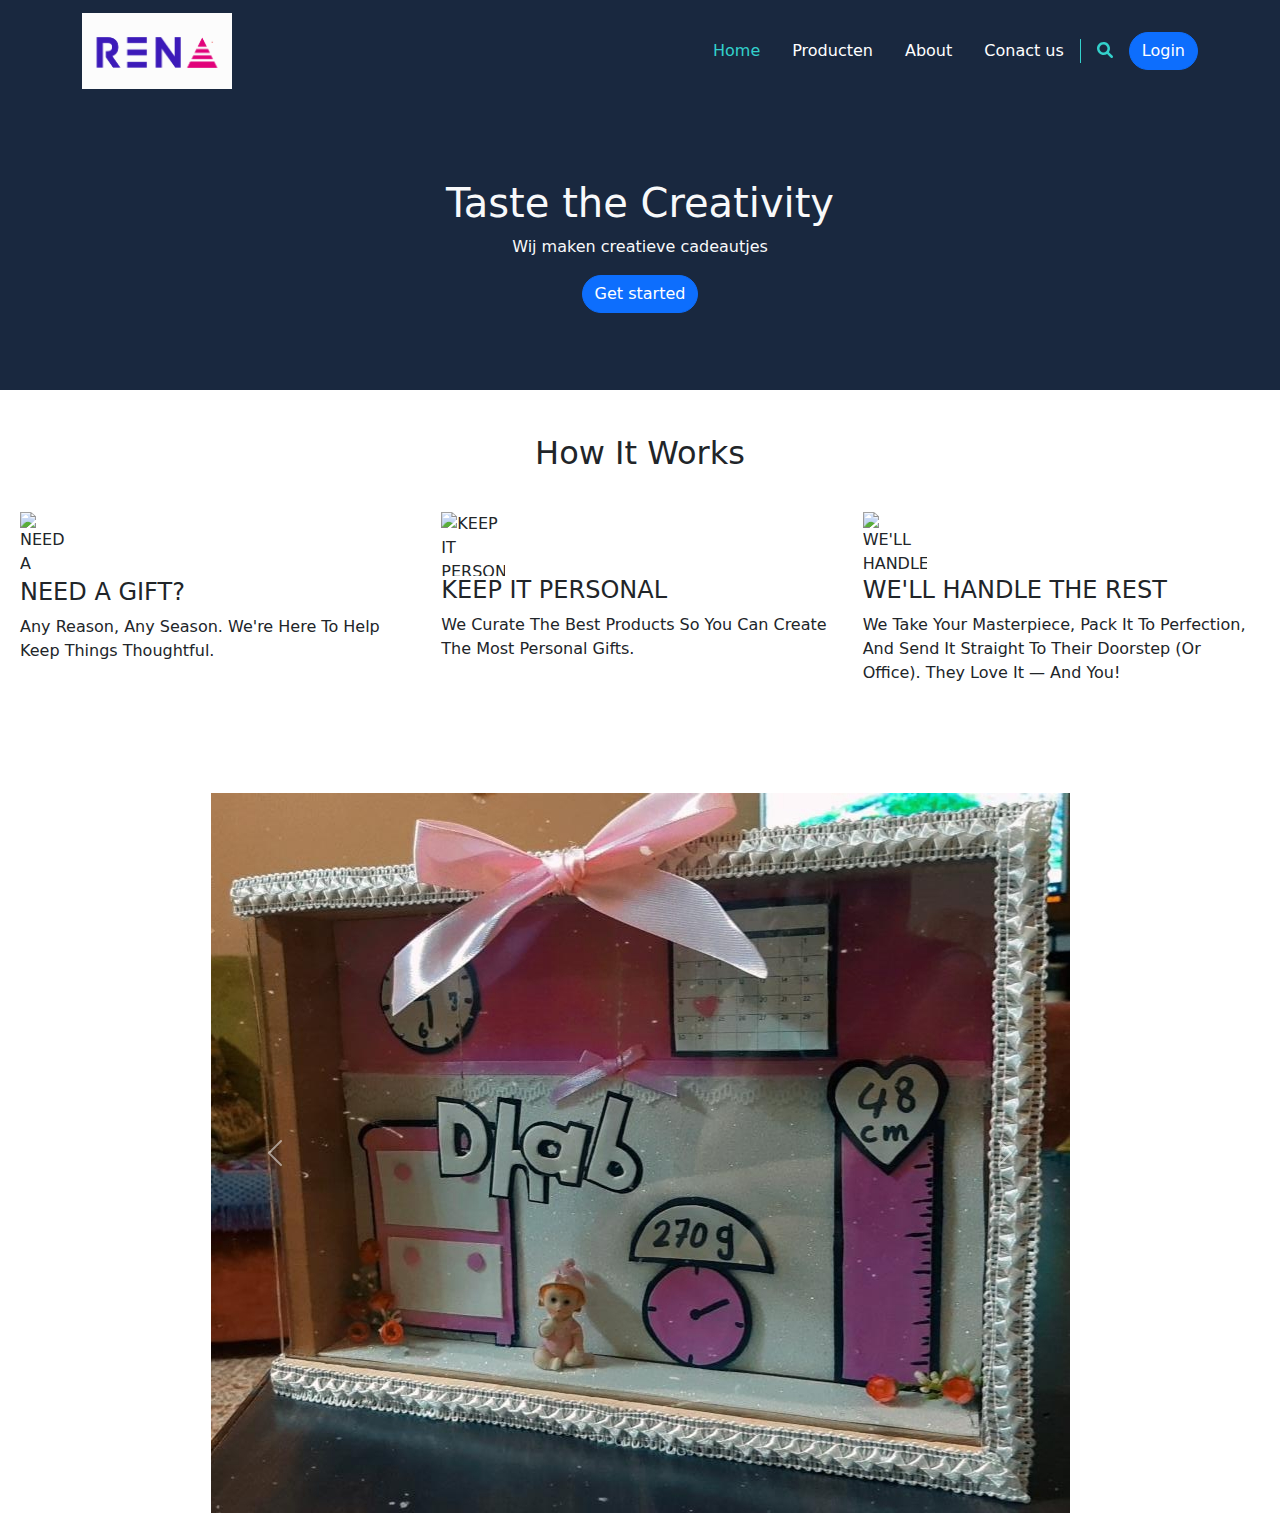
==== commit db2887dc: "form login" ====
--- a/index.html
+++ b/index.html
@@ -17,11 +17,11 @@
             <div class="container">
               <a class="navbar-brand" href="#"><img src="imags/logo.png" alt="" width="150px"></a>
               <button class="navbar-toggler" type="button" data-bs-toggle="collapse" data-bs-target="#main" aria-controls="main" aria-expanded="false" aria-label="Toggle navigation">
-                <i class="fa-solid fa-bars"></i>              </button>
+                <i class="fa-solid fa-bars"></i> </button>
               <div class="collapse navbar-collapse" id="main">
                 <ul class="navbar-nav ms-auto mb-2 mb-lg-0">
                   <li class="nav-item">
-                    <a class="nav-link p-lg-3 active" aria-current="page" href="#">Home</a>
+                    <a class="nav-link p-lg-3 active" aria-current="page" href="index.html">Home</a>
                   </li>
                   <li class="nav-item">
                     <a class="nav-link p-lg-3 " href="#">Producten</a>
@@ -222,6 +222,8 @@
 
 
          
+
+         
   <!--js fils-->
     <script src="js/bootstrap.bundle.min.js"></script>
     <script src="js/all.min.js"></script>
--- a/css/rena.css
+++ b/css/rena.css
@@ -90,8228 +90,60 @@
 
    /*form css van login 9 */
 
-   /*!
- * Bootstrap v4.3.1 (https://getbootstrap.com/)
- * Copyright 2011-2019 The Bootstrap Authors
- * Copyright 2011-2019 Twitter, Inc.
- * Licensed under MIT (https://github.com/twbs/bootstrap/blob/master/LICENSE)
- */
+   .login-container {
+    width: 550px;
+    background: transparent;
+    border: 2px solid  rgb(255, 255, 250, .2);
+    backdrop-filter: blur(20px);
+    box-shadow: 0 0 10px rgba(0, 0, 0, .2);
+    color: white;
+    border-radius: 10px;
+    padding: 30px 40px;
+    margin: 200px;
+  }
+  
+  .login-container h2 {
+    text-align: center;
+    margin-bottom: 20px;
+  }
+  
+  .input-field {
+    margin-bottom: 20px;
+  }
+  
+  .input-field label {
+    display: block;
+    margin-bottom: 5px;
+  }
+  
+  .input-field input {
+    width: 100%;
+    padding: 5px;
+    box-sizing: border-box;
+  }
+  
+  .login-btn {
+    width: 100%;
+    padding: 8px;
+    background-color: #007BFF;
+    color: white;
+    border: none;
+    cursor: pointer;
+    transition: background-color 0.3s;
+  }
+  
+  .login-btn:hover {
+    background-color: #0056b3;
+  }
+  
+  .formlogind{
+  display: flex;
+  justify-content: center;
+  align-items: center;
+  min-width: 100vh;
+    background: url(/imags/pexels-george-dolgikh-1666065.jpg) no-repeat;
+    background-size: cover;
+    background-position: center;
+  }
 
-  bottom: -.25em; }
-
-  sup {
-    top: -.5em; }
-  
-  a {
-    color: #007bff;
-    text-decoration: none;
-    background-color: transparent; }
-    a:hover {
-      color: #0056b3;
-      text-decoration: underline; }
-  
-  a:not([href]):not([tabindex]) {
-    color: inherit;
-    text-decoration: none; }
-    a:not([href]):not([tabindex]):hover, a:not([href]):not([tabindex]):focus {
-      color: inherit;
-      text-decoration: none; }
-    a:not([href]):not([tabindex]):focus {
-      outline: 0; }
-  
-  pre,
-  code,
-  kbd,
-  samp {
-    font-family: SFMono-Regular, Menlo, Monaco, Consolas, "Liberation Mono", "Courier New", monospace;
-    font-size: 1em; }
-  
-  pre {
-    margin-top: 0;
-    margin-bottom: 1rem;
-    overflow: auto; }
-  
-  figure {
-    margin: 0 0 1rem; }
-  
-  img {
-    vertical-align: middle;
-    border-style: none; }
-  
-  svg {
-    overflow: hidden;
-    vertical-align: middle; }
-  
-  table {
-    border-collapse: collapse; }
-  
-  caption {
-    padding-top: 0.75rem;
-    padding-bottom: 0.75rem;
-    color: #6c757d;
-    text-align: left;
-    caption-side: bottom; }
-  
-  th {
-    text-align: inherit; }
-  
-  label {
-    display: inline-block;
-    margin-bottom: 0.5rem; }
-  
-  button {
-    border-radius: 0; }
-  
-  button:focus {
-    outline: 1px dotted;
-    outline: 5px auto -webkit-focus-ring-color; }
-  
-  input,
-  button,
-  select,
-  optgroup,
-  textarea {
-    margin: 0;
-    font-family: inherit;
-    font-size: inherit;
-    line-height: inherit; }
-  
-  button,
-  input {
-    overflow: visible; }
-  
-  button,
-  select {
-    text-transform: none; }
-  
-  select {
-    word-wrap: normal; }
-  
-  button,
-  [type="button"],
-  [type="reset"],
-  [type="submit"] {
-    -webkit-appearance: button; }
-  
-  button:not(:disabled),
-  [type="button"]:not(:disabled),
-  [type="reset"]:not(:disabled),
-  [type="submit"]:not(:disabled) {
-    cursor: pointer; }
-  
-  button::-moz-focus-inner,
-  [type="button"]::-moz-focus-inner,
-  [type="reset"]::-moz-focus-inner,
-  [type="submit"]::-moz-focus-inner {
-    padding: 0;
-    border-style: none; }
-  
-  input[type="radio"],
-  input[type="checkbox"] {
-    -webkit-box-sizing: border-box;
-    box-sizing: border-box;
-    padding: 0; }
-  
-  input[type="date"],
-  input[type="time"],
-  input[type="datetime-local"],
-  input[type="month"] {
-    -webkit-appearance: listbox; }
-  
-  textarea {
-    overflow: auto;
-    resize: vertical; }
-  
-  fieldset {
-    min-width: 0;
-    padding: 0;
-    margin: 0;
-    border: 0; }
-  
-  legend {
-    display: block;
-    width: 100%;
-    max-width: 100%;
-    padding: 0;
-    margin-bottom: .5rem;
-    font-size: 1.5rem;
-    line-height: inherit;
-    color: inherit;
-    white-space: normal; }
-  
-  progress {
-    vertical-align: baseline; }
-  
-  [type="number"]::-webkit-inner-spin-button,
-  [type="number"]::-webkit-outer-spin-button {
-    height: auto; }
-  
-  [type="search"] {
-    outline-offset: -2px;
-    -webkit-appearance: none; }
-  
-  [type="search"]::-webkit-search-decoration {
-    -webkit-appearance: none; }
-  
-  ::-webkit-file-upload-button {
-    font: inherit;
-    -webkit-appearance: button; }
-  
-  output {
-    display: inline-block; }
-  
-  summary {
-    display: list-item;
-    cursor: pointer; }
-  
-  template {
-    display: none; }
-  
-  [hidden] {
-    display: none !important; }
-  
-  h1, h2, h3, h4, h5, h6,
-  .h1, .h2, .h3, .h4, .h5, .h6 {
-    margin-bottom: 0.5rem;
-    font-weight: 500;
-    line-height: 1.2; }
-  
-  h1, .h1 {
-    font-size: 2.5rem; }
-  
-  h2, .h2 {
-    font-size: 2rem; }
-  
-  h3, .h3 {
-    font-size: 1.75rem; }
-  
-  h4, .h4 {
-    font-size: 1.5rem; }
-  
-  h5, .h5 {
-    font-size: 1.25rem; }
-  
-  h6, .h6 {
-    font-size: 1rem; }
-  
-  .lead {
-    font-size: 1.25rem;
-    font-weight: 300; }
-  
-  .display-1 {
-    font-size: 6rem;
-    font-weight: 300;
-    line-height: 1.2; }
-  
-  .display-2 {
-    font-size: 5.5rem;
-    font-weight: 300;
-    line-height: 1.2; }
-  
-  .display-3 {
-    font-size: 4.5rem;
-    font-weight: 300;
-    line-height: 1.2; }
-  
-  .display-4 {
-    font-size: 3.5rem;
-    font-weight: 300;
-    line-height: 1.2; }
-  
-  hr {
-    margin-top: 1rem;
-    margin-bottom: 1rem;
-    border: 0;
-    border-top: 1px solid rgba(0, 0, 0, 0.1); }
-  
-  small,
-  .small {
-    font-size: 80%;
-    font-weight: 400; }
-  
-  mark,
-  .mark {
-    padding: 0.2em;
-    background-color: #fcf8e3; }
-  
-  .list-unstyled {
-    padding-left: 0;
-    list-style: none; }
-  
-  .list-inline {
-    padding-left: 0;
-    list-style: none; }
-  
-  .list-inline-item {
-    display: inline-block; }
-    .list-inline-item:not(:last-child) {
-      margin-right: 0.5rem; }
-  
-  .initialism {
-    font-size: 90%;
-    text-transform: uppercase; }
-  
-  .blockquote {
-    margin-bottom: 1rem;
-    font-size: 1.25rem; }
-  
-  .blockquote-footer {
-    display: block;
-    font-size: 80%;
-    color: #6c757d; }
-    .blockquote-footer::before {
-      content: "\2014\00A0"; }
-  
-  .img-fluid {
-    max-width: 100%;
-    height: auto; }
-  
-  .img-thumbnail {
-    padding: 0.25rem;
-    background-color: #fff;
-    border: 1px solid #dee2e6;
-    border-radius: 0.25rem;
-    max-width: 100%;
-    height: auto; }
-  
-  .figure {
-    display: inline-block; }
-  
-  .figure-img {
-    margin-bottom: 0.5rem;
-    line-height: 1; }
-  
-  .figure-caption {
-    font-size: 90%;
-    color: #6c757d; }
-  
-  code {
-    font-size: 87.5%;
-    color: #e83e8c;
-    word-break: break-word; }
-    a > code {
-      color: inherit; }
-  
-  kbd {
-    padding: 0.2rem 0.4rem;
-    font-size: 87.5%;
-    color: #fff;
-    background-color: #212529;
-    border-radius: 0.2rem; }
-    kbd kbd {
-      padding: 0;
-      font-size: 100%;
-      font-weight: 700; }
-  
-  pre {
-    display: block;
-    font-size: 87.5%;
-    color: #212529; }
-    pre code {
-      font-size: inherit;
-      color: inherit;
-      word-break: normal; }
-  
-  .pre-scrollable {
-    max-height: 340px;
-    overflow-y: scroll; }
-  
-  .container {
-    width: 100%;
-    padding-right: 15px;
-    padding-left: 15px;
-    margin-right: auto;
-    margin-left: auto; }
-    @media (min-width: 576px) {
-      .container {
-        max-width: 540px; } }
-    @media (min-width: 768px) {
-      .container {
-        max-width: 720px; } }
-    @media (min-width: 992px) {
-      .container {
-        max-width: 960px; } }
-    @media (min-width: 1200px) {
-      .container {
-        max-width: 1140px; } }
-  
-  .container-fluid {
-    width: 100%;
-    padding-right: 15px;
-    padding-left: 15px;
-    margin-right: auto;
-    margin-left: auto; }
-  
-  .row {
-    display: -webkit-box;
-    display: -ms-flexbox;
-    display: flex;
-    -ms-flex-wrap: wrap;
-    flex-wrap: wrap;
-    margin-right: -15px;
-    margin-left: -15px; }
-  
-  .no-gutters {
-    margin-right: 0;
-    margin-left: 0; }
-    .no-gutters > .col,
-    .no-gutters > [class*="col-"] {
-      padding-right: 0;
-      padding-left: 0; }
-  
-  .col-1, .col-2, .col-3, .col-4, .col-5, .col-6, .col-7, .col-8, .col-9, .col-10, .col-11, .col-12, .col,
-  .col-auto, .col-sm-1, .col-sm-2, .col-sm-3, .col-sm-4, .col-sm-5, .col-sm-6, .col-sm-7, .col-sm-8, .col-sm-9, .col-sm-10, .col-sm-11, .col-sm-12, .col-sm,
-  .col-sm-auto, .col-md-1, .col-md-2, .col-md-3, .col-md-4, .col-md-5, .col-md-6, .col-md-7, .col-md-8, .col-md-9, .col-md-10, .col-md-11, .col-md-12, .col-md,
-  .col-md-auto, .col-lg-1, .col-lg-2, .col-lg-3, .col-lg-4, .col-lg-5, .col-lg-6, .col-lg-7, .col-lg-8, .col-lg-9, .col-lg-10, .col-lg-11, .col-lg-12, .col-lg,
-  .col-lg-auto, .col-xl-1, .col-xl-2, .col-xl-3, .col-xl-4, .col-xl-5, .col-xl-6, .col-xl-7, .col-xl-8, .col-xl-9, .col-xl-10, .col-xl-11, .col-xl-12, .col-xl,
-  .col-xl-auto {
-    position: relative;
-    width: 100%;
-    padding-right: 15px;
-    padding-left: 15px; }
-  
-  .col {
-    -ms-flex-preferred-size: 0;
-    flex-basis: 0;
-    -webkit-box-flex: 1;
-    -ms-flex-positive: 1;
-    flex-grow: 1;
-    max-width: 100%; }
-  
-  .col-auto {
-    -webkit-box-flex: 0;
-    -ms-flex: 0 0 auto;
-    flex: 0 0 auto;
-    width: auto;
-    max-width: 100%; }
-  
-  .col-1 {
-    -webkit-box-flex: 0;
-    -ms-flex: 0 0 8.33333%;
-    flex: 0 0 8.33333%;
-    max-width: 8.33333%; }
-  
-  .col-2 {
-    -webkit-box-flex: 0;
-    -ms-flex: 0 0 16.66667%;
-    flex: 0 0 16.66667%;
-    max-width: 16.66667%; }
-  
-  .col-3 {
-    -webkit-box-flex: 0;
-    -ms-flex: 0 0 25%;
-    flex: 0 0 25%;
-    max-width: 25%; }
-  
-  .col-4 {
-    -webkit-box-flex: 0;
-    -ms-flex: 0 0 33.33333%;
-    flex: 0 0 33.33333%;
-    max-width: 33.33333%; }
-  
-  .col-5 {
-    -webkit-box-flex: 0;
-    -ms-flex: 0 0 41.66667%;
-    flex: 0 0 41.66667%;
-    max-width: 41.66667%; }
-  
-  .col-6 {
-    -webkit-box-flex: 0;
-    -ms-flex: 0 0 50%;
-    flex: 0 0 50%;
-    max-width: 50%; }
-  
-  .col-7 {
-    -webkit-box-flex: 0;
-    -ms-flex: 0 0 58.33333%;
-    flex: 0 0 58.33333%;
-    max-width: 58.33333%; }
-  
-  .col-8 {
-    -webkit-box-flex: 0;
-    -ms-flex: 0 0 66.66667%;
-    flex: 0 0 66.66667%;
-    max-width: 66.66667%; }
-  
-  .col-9 {
-    -webkit-box-flex: 0;
-    -ms-flex: 0 0 75%;
-    flex: 0 0 75%;
-    max-width: 75%; }
-  
-  .col-10 {
-    -webkit-box-flex: 0;
-    -ms-flex: 0 0 83.33333%;
-    flex: 0 0 83.33333%;
-    max-width: 83.33333%; }
-  
-  .col-11 {
-    -webkit-box-flex: 0;
-    -ms-flex: 0 0 91.66667%;
-    flex: 0 0 91.66667%;
-    max-width: 91.66667%; }
-  
-  .col-12 {
-    -webkit-box-flex: 0;
-    -ms-flex: 0 0 100%;
-    flex: 0 0 100%;
-    max-width: 100%; }
-  
-  .order-first {
-    -webkit-box-ordinal-group: 0;
-    -ms-flex-order: -1;
-    order: -1; }
-  
-  .order-last {
-    -webkit-box-ordinal-group: 14;
-    -ms-flex-order: 13;
-    order: 13; }
-  
-  .order-0 {
-    -webkit-box-ordinal-group: 1;
-    -ms-flex-order: 0;
-    order: 0; }
-  
-  .order-1 {
-    -webkit-box-ordinal-group: 2;
-    -ms-flex-order: 1;
-    order: 1; }
-  
-  .order-2 {
-    -webkit-box-ordinal-group: 3;
-    -ms-flex-order: 2;
-    order: 2; }
-  
-  .order-3 {
-    -webkit-box-ordinal-group: 4;
-    -ms-flex-order: 3;
-    order: 3; }
-  
-  .order-4 {
-    -webkit-box-ordinal-group: 5;
-    -ms-flex-order: 4;
-    order: 4; }
-  
-  .order-5 {
-    -webkit-box-ordinal-group: 6;
-    -ms-flex-order: 5;
-    order: 5; }
-  
-  .order-6 {
-    -webkit-box-ordinal-group: 7;
-    -ms-flex-order: 6;
-    order: 6; }
-  
-  .order-7 {
-    -webkit-box-ordinal-group: 8;
-    -ms-flex-order: 7;
-    order: 7; }
-  
-  .order-8 {
-    -webkit-box-ordinal-group: 9;
-    -ms-flex-order: 8;
-    order: 8; }
-  
-  .order-9 {
-    -webkit-box-ordinal-group: 10;
-    -ms-flex-order: 9;
-    order: 9; }
-  
-  .order-10 {
-    -webkit-box-ordinal-group: 11;
-    -ms-flex-order: 10;
-    order: 10; }
-  
-  .order-11 {
-    -webkit-box-ordinal-group: 12;
-    -ms-flex-order: 11;
-    order: 11; }
-  
-  .order-12 {
-    -webkit-box-ordinal-group: 13;
-    -ms-flex-order: 12;
-    order: 12; }
-  
-  .offset-1 {
-    margin-left: 8.33333%; }
-  
-  .offset-2 {
-    margin-left: 16.66667%; }
-  
-  .offset-3 {
-    margin-left: 25%; }
-  
-  .offset-4 {
-    margin-left: 33.33333%; }
-  
-  .offset-5 {
-    margin-left: 41.66667%; }
-  
-  .offset-6 {
-    margin-left: 50%; }
-  
-  .offset-7 {
-    margin-left: 58.33333%; }
-  
-  .offset-8 {
-    margin-left: 66.66667%; }
-  
-  .offset-9 {
-    margin-left: 75%; }
-  
-  .offset-10 {
-    margin-left: 83.33333%; }
-  
-  .offset-11 {
-    margin-left: 91.66667%; }
-  
-  @media (min-width: 576px) {
-    .col-sm {
-      -ms-flex-preferred-size: 0;
-      flex-basis: 0;
-      -webkit-box-flex: 1;
-      -ms-flex-positive: 1;
-      flex-grow: 1;
-      max-width: 100%; }
-    .col-sm-auto {
-      -webkit-box-flex: 0;
-      -ms-flex: 0 0 auto;
-      flex: 0 0 auto;
-      width: auto;
-      max-width: 100%; }
-    .col-sm-1 {
-      -webkit-box-flex: 0;
-      -ms-flex: 0 0 8.33333%;
-      flex: 0 0 8.33333%;
-      max-width: 8.33333%; }
-    .col-sm-2 {
-      -webkit-box-flex: 0;
-      -ms-flex: 0 0 16.66667%;
-      flex: 0 0 16.66667%;
-      max-width: 16.66667%; }
-    .col-sm-3 {
-      -webkit-box-flex: 0;
-      -ms-flex: 0 0 25%;
-      flex: 0 0 25%;
-      max-width: 25%; }
-    .col-sm-4 {
-      -webkit-box-flex: 0;
-      -ms-flex: 0 0 33.33333%;
-      flex: 0 0 33.33333%;
-      max-width: 33.33333%; }
-    .col-sm-5 {
-      -webkit-box-flex: 0;
-      -ms-flex: 0 0 41.66667%;
-      flex: 0 0 41.66667%;
-      max-width: 41.66667%; }
-    .col-sm-6 {
-      -webkit-box-flex: 0;
-      -ms-flex: 0 0 50%;
-      flex: 0 0 50%;
-      max-width: 50%; }
-    .col-sm-7 {
-      -webkit-box-flex: 0;
-      -ms-flex: 0 0 58.33333%;
-      flex: 0 0 58.33333%;
-      max-width: 58.33333%; }
-    .col-sm-8 {
-      -webkit-box-flex: 0;
-      -ms-flex: 0 0 66.66667%;
-      flex: 0 0 66.66667%;
-      max-width: 66.66667%; }
-    .col-sm-9 {
-      -webkit-box-flex: 0;
-      -ms-flex: 0 0 75%;
-      flex: 0 0 75%;
-      max-width: 75%; }
-    .col-sm-10 {
-      -webkit-box-flex: 0;
-      -ms-flex: 0 0 83.33333%;
-      flex: 0 0 83.33333%;
-      max-width: 83.33333%; }
-    .col-sm-11 {
-      -webkit-box-flex: 0;
-      -ms-flex: 0 0 91.66667%;
-      flex: 0 0 91.66667%;
-      max-width: 91.66667%; }
-    .col-sm-12 {
-      -webkit-box-flex: 0;
-      -ms-flex: 0 0 100%;
-      flex: 0 0 100%;
-      max-width: 100%; }
-    .order-sm-first {
-      -webkit-box-ordinal-group: 0;
-      -ms-flex-order: -1;
-      order: -1; }
-    .order-sm-last {
-      -webkit-box-ordinal-group: 14;
-      -ms-flex-order: 13;
-      order: 13; }
-    .order-sm-0 {
-      -webkit-box-ordinal-group: 1;
-      -ms-flex-order: 0;
-      order: 0; }
-    .order-sm-1 {
-      -webkit-box-ordinal-group: 2;
-      -ms-flex-order: 1;
-      order: 1; }
-    .order-sm-2 {
-      -webkit-box-ordinal-group: 3;
-      -ms-flex-order: 2;
-      order: 2; }
-    .order-sm-3 {
-      -webkit-box-ordinal-group: 4;
-      -ms-flex-order: 3;
-      order: 3; }
-    .order-sm-4 {
-      -webkit-box-ordinal-group: 5;
-      -ms-flex-order: 4;
-      order: 4; }
-    .order-sm-5 {
-      -webkit-box-ordinal-group: 6;
-      -ms-flex-order: 5;
-      order: 5; }
-    .order-sm-6 {
-      -webkit-box-ordinal-group: 7;
-      -ms-flex-order: 6;
-      order: 6; }
-    .order-sm-7 {
-      -webkit-box-ordinal-group: 8;
-      -ms-flex-order: 7;
-      order: 7; }
-    .order-sm-8 {
-      -webkit-box-ordinal-group: 9;
-      -ms-flex-order: 8;
-      order: 8; }
-    .order-sm-9 {
-      -webkit-box-ordinal-group: 10;
-      -ms-flex-order: 9;
-      order: 9; }
-    .order-sm-10 {
-      -webkit-box-ordinal-group: 11;
-      -ms-flex-order: 10;
-      order: 10; }
-    .order-sm-11 {
-      -webkit-box-ordinal-group: 12;
-      -ms-flex-order: 11;
-      order: 11; }
-    .order-sm-12 {
-      -webkit-box-ordinal-group: 13;
-      -ms-flex-order: 12;
-      order: 12; }
-    .offset-sm-0 {
-      margin-left: 0; }
-    .offset-sm-1 {
-      margin-left: 8.33333%; }
-    .offset-sm-2 {
-      margin-left: 16.66667%; }
-    .offset-sm-3 {
-      margin-left: 25%; }
-    .offset-sm-4 {
-      margin-left: 33.33333%; }
-    .offset-sm-5 {
-      margin-left: 41.66667%; }
-    .offset-sm-6 {
-      margin-left: 50%; }
-    .offset-sm-7 {
-      margin-left: 58.33333%; }
-    .offset-sm-8 {
-      margin-left: 66.66667%; }
-    .offset-sm-9 {
-      margin-left: 75%; }
-    .offset-sm-10 {
-      margin-left: 83.33333%; }
-    .offset-sm-11 {
-      margin-left: 91.66667%; } }
-  
-  @media (min-width: 768px) {
-    .col-md {
-      -ms-flex-preferred-size: 0;
-      flex-basis: 0;
-      -webkit-box-flex: 1;
-      -ms-flex-positive: 1;
-      flex-grow: 1;
-      max-width: 100%; }
-    .col-md-auto {
-      -webkit-box-flex: 0;
-      -ms-flex: 0 0 auto;
-      flex: 0 0 auto;
-      width: auto;
-      max-width: 100%; }
-    .col-md-1 {
-      -webkit-box-flex: 0;
-      -ms-flex: 0 0 8.33333%;
-      flex: 0 0 8.33333%;
-      max-width: 8.33333%; }
-    .col-md-2 {
-      -webkit-box-flex: 0;
-      -ms-flex: 0 0 16.66667%;
-      flex: 0 0 16.66667%;
-      max-width: 16.66667%; }
-    .col-md-3 {
-      -webkit-box-flex: 0;
-      -ms-flex: 0 0 25%;
-      flex: 0 0 25%;
-      max-width: 25%; }
-    .col-md-4 {
-      -webkit-box-flex: 0;
-      -ms-flex: 0 0 33.33333%;
-      flex: 0 0 33.33333%;
-      max-width: 33.33333%; }
-    .col-md-5 {
-      -webkit-box-flex: 0;
-      -ms-flex: 0 0 41.66667%;
-      flex: 0 0 41.66667%;
-      max-width: 41.66667%; }
-    .col-md-6 {
-      -webkit-box-flex: 0;
-      -ms-flex: 0 0 50%;
-      flex: 0 0 50%;
-      max-width: 50%; }
-    .col-md-7 {
-      -webkit-box-flex: 0;
-      -ms-flex: 0 0 58.33333%;
-      flex: 0 0 58.33333%;
-      max-width: 58.33333%; }
-    .col-md-8 {
-      -webkit-box-flex: 0;
-      -ms-flex: 0 0 66.66667%;
-      flex: 0 0 66.66667%;
-      max-width: 66.66667%; }
-    .col-md-9 {
-      -webkit-box-flex: 0;
-      -ms-flex: 0 0 75%;
-      flex: 0 0 75%;
-      max-width: 75%; }
-    .col-md-10 {
-      -webkit-box-flex: 0;
-      -ms-flex: 0 0 83.33333%;
-      flex: 0 0 83.33333%;
-      max-width: 83.33333%; }
-    .col-md-11 {
-      -webkit-box-flex: 0;
-      -ms-flex: 0 0 91.66667%;
-      flex: 0 0 91.66667%;
-      max-width: 91.66667%; }
-    .col-md-12 {
-      -webkit-box-flex: 0;
-      -ms-flex: 0 0 100%;
-      flex: 0 0 100%;
-      max-width: 100%; }
-    .order-md-first {
-      -webkit-box-ordinal-group: 0;
-      -ms-flex-order: -1;
-      order: -1; }
-    .order-md-last {
-      -webkit-box-ordinal-group: 14;
-      -ms-flex-order: 13;
-      order: 13; }
-    .order-md-0 {
-      -webkit-box-ordinal-group: 1;
-      -ms-flex-order: 0;
-      order: 0; }
-    .order-md-1 {
-      -webkit-box-ordinal-group: 2;
-      -ms-flex-order: 1;
-      order: 1; }
-    .order-md-2 {
-      -webkit-box-ordinal-group: 3;
-      -ms-flex-order: 2;
-      order: 2; }
-    .order-md-3 {
-      -webkit-box-ordinal-group: 4;
-      -ms-flex-order: 3;
-      order: 3; }
-    .order-md-4 {
-      -webkit-box-ordinal-group: 5;
-      -ms-flex-order: 4;
-      order: 4; }
-    .order-md-5 {
-      -webkit-box-ordinal-group: 6;
-      -ms-flex-order: 5;
-      order: 5; }
-    .order-md-6 {
-      -webkit-box-ordinal-group: 7;
-      -ms-flex-order: 6;
-      order: 6; }
-    .order-md-7 {
-      -webkit-box-ordinal-group: 8;
-      -ms-flex-order: 7;
-      order: 7; }
-    .order-md-8 {
-      -webkit-box-ordinal-group: 9;
-      -ms-flex-order: 8;
-      order: 8; }
-    .order-md-9 {
-      -webkit-box-ordinal-group: 10;
-      -ms-flex-order: 9;
-      order: 9; }
-    .order-md-10 {
-      -webkit-box-ordinal-group: 11;
-      -ms-flex-order: 10;
-      order: 10; }
-    .order-md-11 {
-      -webkit-box-ordinal-group: 12;
-      -ms-flex-order: 11;
-      order: 11; }
-    .order-md-12 {
-      -webkit-box-ordinal-group: 13;
-      -ms-flex-order: 12;
-      order: 12; }
-    .offset-md-0 {
-      margin-left: 0; }
-    .offset-md-1 {
-      margin-left: 8.33333%; }
-    .offset-md-2 {
-      margin-left: 16.66667%; }
-    .offset-md-3 {
-      margin-left: 25%; }
-    .offset-md-4 {
-      margin-left: 33.33333%; }
-    .offset-md-5 {
-      margin-left: 41.66667%; }
-    .offset-md-6 {
-      margin-left: 50%; }
-    .offset-md-7 {
-      margin-left: 58.33333%; }
-    .offset-md-8 {
-      margin-left: 66.66667%; }
-    .offset-md-9 {
-      margin-left: 75%; }
-    .offset-md-10 {
-      margin-left: 83.33333%; }
-    .offset-md-11 {
-      margin-left: 91.66667%; } }
-  
-  @media (min-width: 992px) {
-    .col-lg {
-      -ms-flex-preferred-size: 0;
-      flex-basis: 0;
-      -webkit-box-flex: 1;
-      -ms-flex-positive: 1;
-      flex-grow: 1;
-      max-width: 100%; }
-    .col-lg-auto {
-      -webkit-box-flex: 0;
-      -ms-flex: 0 0 auto;
-      flex: 0 0 auto;
-      width: auto;
-      max-width: 100%; }
-    .col-lg-1 {
-      -webkit-box-flex: 0;
-      -ms-flex: 0 0 8.33333%;
-      flex: 0 0 8.33333%;
-      max-width: 8.33333%; }
-    .col-lg-2 {
-      -webkit-box-flex: 0;
-      -ms-flex: 0 0 16.66667%;
-      flex: 0 0 16.66667%;
-      max-width: 16.66667%; }
-    .col-lg-3 {
-      -webkit-box-flex: 0;
-      -ms-flex: 0 0 25%;
-      flex: 0 0 25%;
-      max-width: 25%; }
-    .col-lg-4 {
-      -webkit-box-flex: 0;
-      -ms-flex: 0 0 33.33333%;
-      flex: 0 0 33.33333%;
-      max-width: 33.33333%; }
-    .col-lg-5 {
-      -webkit-box-flex: 0;
-      -ms-flex: 0 0 41.66667%;
-      flex: 0 0 41.66667%;
-      max-width: 41.66667%; }
-    .col-lg-6 {
-      -webkit-box-flex: 0;
-      -ms-flex: 0 0 50%;
-      flex: 0 0 50%;
-      max-width: 50%; }
-    .col-lg-7 {
-      -webkit-box-flex: 0;
-      -ms-flex: 0 0 58.33333%;
-      flex: 0 0 58.33333%;
-      max-width: 58.33333%; }
-    .col-lg-8 {
-      -webkit-box-flex: 0;
-      -ms-flex: 0 0 66.66667%;
-      flex: 0 0 66.66667%;
-      max-width: 66.66667%; }
-    .col-lg-9 {
-      -webkit-box-flex: 0;
-      -ms-flex: 0 0 75%;
-      flex: 0 0 75%;
-      max-width: 75%; }
-    .col-lg-10 {
-      -webkit-box-flex: 0;
-      -ms-flex: 0 0 83.33333%;
-      flex: 0 0 83.33333%;
-      max-width: 83.33333%; }
-    .col-lg-11 {
-      -webkit-box-flex: 0;
-      -ms-flex: 0 0 91.66667%;
-      flex: 0 0 91.66667%;
-      max-width: 91.66667%; }
-    .col-lg-12 {
-      -webkit-box-flex: 0;
-      -ms-flex: 0 0 100%;
-      flex: 0 0 100%;
-      max-width: 100%; }
-    .order-lg-first {
-      -webkit-box-ordinal-group: 0;
-      -ms-flex-order: -1;
-      order: -1; }
-    .order-lg-last {
-      -webkit-box-ordinal-group: 14;
-      -ms-flex-order: 13;
-      order: 13; }
-    .order-lg-0 {
-      -webkit-box-ordinal-group: 1;
-      -ms-flex-order: 0;
-      order: 0; }
-    .order-lg-1 {
-      -webkit-box-ordinal-group: 2;
-      -ms-flex-order: 1;
-      order: 1; }
-    .order-lg-2 {
-      -webkit-box-ordinal-group: 3;
-      -ms-flex-order: 2;
-      order: 2; }
-    .order-lg-3 {
-      -webkit-box-ordinal-group: 4;
-      -ms-flex-order: 3;
-      order: 3; }
-    .order-lg-4 {
-      -webkit-box-ordinal-group: 5;
-      -ms-flex-order: 4;
-      order: 4; }
-    .order-lg-5 {
-      -webkit-box-ordinal-group: 6;
-      -ms-flex-order: 5;
-      order: 5; }
-    .order-lg-6 {
-      -webkit-box-ordinal-group: 7;
-      -ms-flex-order: 6;
-      order: 6; }
-    .order-lg-7 {
-      -webkit-box-ordinal-group: 8;
-      -ms-flex-order: 7;
-      order: 7; }
-    .order-lg-8 {
-      -webkit-box-ordinal-group: 9;
-      -ms-flex-order: 8;
-      order: 8; }
-    .order-lg-9 {
-      -webkit-box-ordinal-group: 10;
-      -ms-flex-order: 9;
-      order: 9; }
-    .order-lg-10 {
-      -webkit-box-ordinal-group: 11;
-      -ms-flex-order: 10;
-      order: 10; }
-    .order-lg-11 {
-      -webkit-box-ordinal-group: 12;
-      -ms-flex-order: 11;
-      order: 11; }
-    .order-lg-12 {
-      -webkit-box-ordinal-group: 13;
-      -ms-flex-order: 12;
-      order: 12; }
-    .offset-lg-0 {
-      margin-left: 0; }
-    .offset-lg-1 {
-      margin-left: 8.33333%; }
-    .offset-lg-2 {
-      margin-left: 16.66667%; }
-    .offset-lg-3 {
-      margin-left: 25%; }
-    .offset-lg-4 {
-      margin-left: 33.33333%; }
-    .offset-lg-5 {
-      margin-left: 41.66667%; }
-    .offset-lg-6 {
-      margin-left: 50%; }
-    .offset-lg-7 {
-      margin-left: 58.33333%; }
-    .offset-lg-8 {
-      margin-left: 66.66667%; }
-    .offset-lg-9 {
-      margin-left: 75%; }
-    .offset-lg-10 {
-      margin-left: 83.33333%; }
-    .offset-lg-11 {
-      margin-left: 91.66667%; } }
-  
-  @media (min-width: 1200px) {
-    .col-xl {
-      -ms-flex-preferred-size: 0;
-      flex-basis: 0;
-      -webkit-box-flex: 1;
-      -ms-flex-positive: 1;
-      flex-grow: 1;
-      max-width: 100%; }
-    .col-xl-auto {
-      -webkit-box-flex: 0;
-      -ms-flex: 0 0 auto;
-      flex: 0 0 auto;
-      width: auto;
-      max-width: 100%; }
-    .col-xl-1 {
-      -webkit-box-flex: 0;
-      -ms-flex: 0 0 8.33333%;
-      flex: 0 0 8.33333%;
-      max-width: 8.33333%; }
-    .col-xl-2 {
-      -webkit-box-flex: 0;
-      -ms-flex: 0 0 16.66667%;
-      flex: 0 0 16.66667%;
-      max-width: 16.66667%; }
-    .col-xl-3 {
-      -webkit-box-flex: 0;
-      -ms-flex: 0 0 25%;
-      flex: 0 0 25%;
-      max-width: 25%; }
-    .col-xl-4 {
-      -webkit-box-flex: 0;
-      -ms-flex: 0 0 33.33333%;
-      flex: 0 0 33.33333%;
-      max-width: 33.33333%; }
-    .col-xl-5 {
-      -webkit-box-flex: 0;
-      -ms-flex: 0 0 41.66667%;
-      flex: 0 0 41.66667%;
-      max-width: 41.66667%; }
-    .col-xl-6 {
-      -webkit-box-flex: 0;
-      -ms-flex: 0 0 50%;
-      flex: 0 0 50%;
-      max-width: 50%; }
-    .col-xl-7 {
-      -webkit-box-flex: 0;
-      -ms-flex: 0 0 58.33333%;
-      flex: 0 0 58.33333%;
-      max-width: 58.33333%; }
-    .col-xl-8 {
-      -webkit-box-flex: 0;
-      -ms-flex: 0 0 66.66667%;
-      flex: 0 0 66.66667%;
-      max-width: 66.66667%; }
-    .col-xl-9 {
-      -webkit-box-flex: 0;
-      -ms-flex: 0 0 75%;
-      flex: 0 0 75%;
-      max-width: 75%; }
-    .col-xl-10 {
-      -webkit-box-flex: 0;
-      -ms-flex: 0 0 83.33333%;
-      flex: 0 0 83.33333%;
-      max-width: 83.33333%; }
-    .col-xl-11 {
-      -webkit-box-flex: 0;
-      -ms-flex: 0 0 91.66667%;
-      flex: 0 0 91.66667%;
-      max-width: 91.66667%; }
-    .col-xl-12 {
-      -webkit-box-flex: 0;
-      -ms-flex: 0 0 100%;
-      flex: 0 0 100%;
-      max-width: 100%; }
-    .order-xl-first {
-      -webkit-box-ordinal-group: 0;
-      -ms-flex-order: -1;
-      order: -1; }
-    .order-xl-last {
-      -webkit-box-ordinal-group: 14;
-      -ms-flex-order: 13;
-      order: 13; }
-    .order-xl-0 {
-      -webkit-box-ordinal-group: 1;
-      -ms-flex-order: 0;
-      order: 0; }
-    .order-xl-1 {
-      -webkit-box-ordinal-group: 2;
-      -ms-flex-order: 1;
-      order: 1; }
-    .order-xl-2 {
-      -webkit-box-ordinal-group: 3;
-      -ms-flex-order: 2;
-      order: 2; }
-    .order-xl-3 {
-      -webkit-box-ordinal-group: 4;
-      -ms-flex-order: 3;
-      order: 3; }
-    .order-xl-4 {
-      -webkit-box-ordinal-group: 5;
-      -ms-flex-order: 4;
-      order: 4; }
-    .order-xl-5 {
-      -webkit-box-ordinal-group: 6;
-      -ms-flex-order: 5;
-      order: 5; }
-    .order-xl-6 {
-      -webkit-box-ordinal-group: 7;
-      -ms-flex-order: 6;
-      order: 6; }
-    .order-xl-7 {
-      -webkit-box-ordinal-group: 8;
-      -ms-flex-order: 7;
-      order: 7; }
-    .order-xl-8 {
-      -webkit-box-ordinal-group: 9;
-      -ms-flex-order: 8;
-      order: 8; }
-    .order-xl-9 {
-      -webkit-box-ordinal-group: 10;
-      -ms-flex-order: 9;
-      order: 9; }
-    .order-xl-10 {
-      -webkit-box-ordinal-group: 11;
-      -ms-flex-order: 10;
-      order: 10; }
-    .order-xl-11 {
-      -webkit-box-ordinal-group: 12;
-      -ms-flex-order: 11;
-      order: 11; }
-    .order-xl-12 {
-      -webkit-box-ordinal-group: 13;
-      -ms-flex-order: 12;
-      order: 12; }
-    .offset-xl-0 {
-      margin-left: 0; }
-    .offset-xl-1 {
-      margin-left: 8.33333%; }
-    .offset-xl-2 {
-      margin-left: 16.66667%; }
-    .offset-xl-3 {
-      margin-left: 25%; }
-    .offset-xl-4 {
-      margin-left: 33.33333%; }
-    .offset-xl-5 {
-      margin-left: 41.66667%; }
-    .offset-xl-6 {
-      margin-left: 50%; }
-    .offset-xl-7 {
-      margin-left: 58.33333%; }
-    .offset-xl-8 {
-      margin-left: 66.66667%; }
-    .offset-xl-9 {
-      margin-left: 75%; }
-    .offset-xl-10 {
-      margin-left: 83.33333%; }
-    .offset-xl-11 {
-      margin-left: 91.66667%; } }
-  
-  .table {
-    width: 100%;
-    margin-bottom: 1rem;
-    color: #212529; }
-    .table th,
-    .table td {
-      padding: 0.75rem;
-      vertical-align: top;
-      border-top: 1px solid #dee2e6; }
-    .table thead th {
-      vertical-align: bottom;
-      border-bottom: 2px solid #dee2e6; }
-    .table tbody + tbody {
-      border-top: 2px solid #dee2e6; }
-  
-  .table-sm th,
-  .table-sm td {
-    padding: 0.3rem; }
-  
-  .table-bordered {
-    border: 1px solid #dee2e6; }
-    .table-bordered th,
-    .table-bordered td {
-      border: 1px solid #dee2e6; }
-    .table-bordered thead th,
-    .table-bordered thead td {
-      border-bottom-width: 2px; }
-  
-  .table-borderless th,
-  .table-borderless td,
-  .table-borderless thead th,
-  .table-borderless tbody + tbody {
-    border: 0; }
-  
-  .table-striped tbody tr:nth-of-type(odd) {
-    background-color: rgba(0, 0, 0, 0.05); }
-  
-  .table-hover tbody tr:hover {
-    color: #212529;
-    background-color: rgba(0, 0, 0, 0.075); }
-  
-  .table-primary,
-  .table-primary > th,
-  .table-primary > td {
-    background-color: #b8daff; }
-  
-  .table-primary th,
-  .table-primary td,
-  .table-primary thead th,
-  .table-primary tbody + tbody {
-    border-color: #7abaff; }
-  
-  .table-hover .table-primary:hover {
-    background-color: #9fcdff; }
-    .table-hover .table-primary:hover > td,
-    .table-hover .table-primary:hover > th {
-      background-color: #9fcdff; }
-  
-  .table-secondary,
-  .table-secondary > th,
-  .table-secondary > td {
-    background-color: #d6d8db; }
-  
-  .table-secondary th,
-  .table-secondary td,
-  .table-secondary thead th,
-  .table-secondary tbody + tbody {
-    border-color: #b3b7bb; }
-  
-  .table-hover .table-secondary:hover {
-    background-color: #c8cbcf; }
-    .table-hover .table-secondary:hover > td,
-    .table-hover .table-secondary:hover > th {
-      background-color: #c8cbcf; }
-  
-  .table-success,
-  .table-success > th,
-  .table-success > td {
-    background-color: #c3e6cb; }
-  
-  .table-success th,
-  .table-success td,
-  .table-success thead th,
-  .table-success tbody + tbody {
-    border-color: #8fd19e; }
-  
-  .table-hover .table-success:hover {
-    background-color: #b1dfbb; }
-    .table-hover .table-success:hover > td,
-    .table-hover .table-success:hover > th {
-      background-color: #b1dfbb; }
-  
-  .table-info,
-  .table-info > th,
-  .table-info > td {
-    background-color: #bee5eb; }
-  
-  .table-info th,
-  .table-info td,
-  .table-info thead th,
-  .table-info tbody + tbody {
-    border-color: #86cfda; }
-  
-  .table-hover .table-info:hover {
-    background-color: #abdde5; }
-    .table-hover .table-info:hover > td,
-    .table-hover .table-info:hover > th {
-      background-color: #abdde5; }
-  
-  .table-warning,
-  .table-warning > th,
-  .table-warning > td {
-    background-color: #ffeeba; }
-  
-  .table-warning th,
-  .table-warning td,
-  .table-warning thead th,
-  .table-warning tbody + tbody {
-    border-color: #ffdf7e; }
-  
-  .table-hover .table-warning:hover {
-    background-color: #ffe8a1; }
-    .table-hover .table-warning:hover > td,
-    .table-hover .table-warning:hover > th {
-      background-color: #ffe8a1; }
-  
-  .table-danger,
-  .table-danger > th,
-  .table-danger > td {
-    background-color: #f5c6cb; }
-  
-  .table-danger th,
-  .table-danger td,
-  .table-danger thead th,
-  .table-danger tbody + tbody {
-    border-color: #ed969e; }
-  
-  .table-hover .table-danger:hover {
-    background-color: #f1b0b7; }
-    .table-hover .table-danger:hover > td,
-    .table-hover .table-danger:hover > th {
-      background-color: #f1b0b7; }
-  
-  .table-light,
-  .table-light > th,
-  .table-light > td {
-    background-color: #fdfdfe; }
-  
-  .table-light th,
-  .table-light td,
-  .table-light thead th,
-  .table-light tbody + tbody {
-    border-color: #fbfcfc; }
-  
-  .table-hover .table-light:hover {
-    background-color: #ececf6; }
-    .table-hover .table-light:hover > td,
-    .table-hover .table-light:hover > th {
-      background-color: #ececf6; }
-  
-  .table-dark,
-  .table-dark > th,
-  .table-dark > td {
-    background-color: #c6c8ca; }
-  
-  .table-dark th,
-  .table-dark td,
-  .table-dark thead th,
-  .table-dark tbody + tbody {
-    border-color: #95999c; }
-  
-  .table-hover .table-dark:hover {
-    background-color: #b9bbbe; }
-    .table-hover .table-dark:hover > td,
-    .table-hover .table-dark:hover > th {
-      background-color: #b9bbbe; }
-  
-  .table-active,
-  .table-active > th,
-  .table-active > td {
-    background-color: rgba(0, 0, 0, 0.075); }
-  
-  .table-hover .table-active:hover {
-    background-color: rgba(0, 0, 0, 0.075); }
-    .table-hover .table-active:hover > td,
-    .table-hover .table-active:hover > th {
-      background-color: rgba(0, 0, 0, 0.075); }
-  
-  .table .thead-dark th {
-    color: #fff;
-    background-color: #343a40;
-    border-color: #454d55; }
-  
-  .table .thead-light th {
-    color: #495057;
-    background-color: #e9ecef;
-    border-color: #dee2e6; }
-  
-  .table-dark {
-    color: #fff;
-    background-color: #343a40; }
-    .table-dark th,
-    .table-dark td,
-    .table-dark thead th {
-      border-color: #454d55; }
-    .table-dark.table-bordered {
-      border: 0; }
-    .table-dark.table-striped tbody tr:nth-of-type(odd) {
-      background-color: rgba(255, 255, 255, 0.05); }
-    .table-dark.table-hover tbody tr:hover {
-      color: #fff;
-      background-color: rgba(255, 255, 255, 0.075); }
-  
-  @media (max-width: 575.98px) {
-    .table-responsive-sm {
-      display: block;
-      width: 100%;
-      overflow-x: auto;
-      -webkit-overflow-scrolling: touch; }
-      .table-responsive-sm > .table-bordered {
-        border: 0; } }
-  
-  @media (max-width: 767.98px) {
-    .table-responsive-md {
-      display: block;
-      width: 100%;
-      overflow-x: auto;
-      -webkit-overflow-scrolling: touch; }
-      .table-responsive-md > .table-bordered {
-        border: 0; } }
-  
-  @media (max-width: 991.98px) {
-    .table-responsive-lg {
-      display: block;
-      width: 100%;
-      overflow-x: auto;
-      -webkit-overflow-scrolling: touch; }
-      .table-responsive-lg > .table-bordered {
-        border: 0; } }
-  
-  @media (max-width: 1199.98px) {
-    .table-responsive-xl {
-      display: block;
-      width: 100%;
-      overflow-x: auto;
-      -webkit-overflow-scrolling: touch; }
-      .table-responsive-xl > .table-bordered {
-        border: 0; } }
-  
-  .table-responsive {
-    display: block;
-    width: 100%;
-    overflow-x: auto;
-    -webkit-overflow-scrolling: touch; }
-    .table-responsive > .table-bordered {
-      border: 0; }
-  
-  .form-control {
-    display: block;
-    width: 100%;
-    height: calc(1.5em + 0.75rem + 2px);
-    padding: 0.375rem 0.75rem;
-    font-size: 1rem;
-    font-weight: 400;
-    line-height: 1.5;
-    color: #495057;
-    background-color: #fff;
-    background-clip: padding-box;
-    border: 1px solid #ced4da;
-    border-radius: 0.25rem;
-    -webkit-transition: border-color 0.15s ease-in-out, -webkit-box-shadow 0.15s ease-in-out;
-    transition: border-color 0.15s ease-in-out, -webkit-box-shadow 0.15s ease-in-out;
-    -o-transition: border-color 0.15s ease-in-out, box-shadow 0.15s ease-in-out;
-    transition: border-color 0.15s ease-in-out, box-shadow 0.15s ease-in-out;
-    transition: border-color 0.15s ease-in-out, box-shadow 0.15s ease-in-out, -webkit-box-shadow 0.15s ease-in-out; }
-    @media (prefers-reduced-motion: reduce) {
-      .form-control {
-        -webkit-transition: none;
-        -o-transition: none;
-        transition: none; } }
-    .form-control::-ms-expand {
-      background-color: transparent;
-      border: 0; }
-    .form-control:focus {
-      color: #495057;
-      background-color: #fff;
-      border-color: #80bdff;
-      outline: 0;
-      -webkit-box-shadow: 0 0 0 0.2rem rgba(0, 123, 255, 0.25);
-      box-shadow: 0 0 0 0.2rem rgba(0, 123, 255, 0.25); }
-    .form-control::-webkit-input-placeholder {
-      color: #6c757d;
-      opacity: 1; }
-    .form-control:-ms-input-placeholder {
-      color: #6c757d;
-      opacity: 1; }
-    .form-control::-ms-input-placeholder {
-      color: #6c757d;
-      opacity: 1; }
-    .form-control::placeholder {
-      color: #6c757d;
-      opacity: 1; }
-    .form-control:disabled, .form-control[readonly] {
-      background-color: #e9ecef;
-      opacity: 1; }
-  
-  select.form-control:focus::-ms-value {
-    color: #495057;
-    background-color: #fff; }
-  
-  .form-control-file,
-  .form-control-range {
-    display: block;
-    width: 100%; }
-  
-  .col-form-label {
-    padding-top: calc(0.375rem + 1px);
-    padding-bottom: calc(0.375rem + 1px);
-    margin-bottom: 0;
-    font-size: inherit;
-    line-height: 1.5; }
-  
-  .col-form-label-lg {
-    padding-top: calc(0.5rem + 1px);
-    padding-bottom: calc(0.5rem + 1px);
-    font-size: 1.25rem;
-    line-height: 1.5; }
-  
-  .col-form-label-sm {
-    padding-top: calc(0.25rem + 1px);
-    padding-bottom: calc(0.25rem + 1px);
-    font-size: 0.875rem;
-    line-height: 1.5; }
-  
-  .form-control-plaintext {
-    display: block;
-    width: 100%;
-    padding-top: 0.375rem;
-    padding-bottom: 0.375rem;
-    margin-bottom: 0;
-    line-height: 1.5;
-    color: #212529;
-    background-color: transparent;
-    border: solid transparent;
-    border-width: 1px 0; }
-    .form-control-plaintext.form-control-sm, .form-control-plaintext.form-control-lg {
-      padding-right: 0;
-      padding-left: 0; }
-  
-  .form-control-sm {
-    height: calc(1.5em + 0.5rem + 2px);
-    padding: 0.25rem 0.5rem;
-    font-size: 0.875rem;
-    line-height: 1.5;
-    border-radius: 0.2rem; }
-  
-  .form-control-lg {
-    height: calc(1.5em + 1rem + 2px);
-    padding: 0.5rem 1rem;
-    font-size: 1.25rem;
-    line-height: 1.5;
-    border-radius: 0.3rem; }
-  
-  select.form-control[size], select.form-control[multiple] {
-    height: auto; }
-  
-  textarea.form-control {
-    height: auto; }
-  
-  .form-group {
-    margin-bottom: 1rem; }
-  
-  .form-text {
-    display: block;
-    margin-top: 0.25rem; }
-  
-  .form-row {
-    display: -webkit-box;
-    display: -ms-flexbox;
-    display: flex;
-    -ms-flex-wrap: wrap;
-    flex-wrap: wrap;
-    margin-right: -5px;
-    margin-left: -5px; }
-    .form-row > .col,
-    .form-row > [class*="col-"] {
-      padding-right: 5px;
-      padding-left: 5px; }
-  
-  .form-check {
-    position: relative;
-    display: block;
-    padding-left: 1.25rem; }
-  
-  .form-check-input {
-    position: absolute;
-    margin-top: 0.3rem;
-    margin-left: -1.25rem; }
-    .form-check-input:disabled ~ .form-check-label {
-      color: #6c757d; }
-  
-  .form-check-label {
-    margin-bottom: 0; }
-  
-  .form-check-inline {
-    display: -webkit-inline-box;
-    display: -ms-inline-flexbox;
-    display: inline-flex;
-    -webkit-box-align: center;
-    -ms-flex-align: center;
-    align-items: center;
-    padding-left: 0;
-    margin-right: 0.75rem; }
-    .form-check-inline .form-check-input {
-      position: static;
-      margin-top: 0;
-      margin-right: 0.3125rem;
-      margin-left: 0; }
-  
-  .valid-feedback {
-    display: none;
-    width: 100%;
-    margin-top: 0.25rem;
-    font-size: 80%;
-    color: #28a745; }
-  
-  .valid-tooltip {
-    position: absolute;
-    top: 100%;
-    z-index: 5;
-    display: none;
-    max-width: 100%;
-    padding: 0.25rem 0.5rem;
-    margin-top: .1rem;
-    font-size: 0.875rem;
-    line-height: 1.5;
-    color: #fff;
-    background-color: rgba(40, 167, 69, 0.9);
-    border-radius: 0.25rem; }
-  
-  .was-validated .form-control:valid, .form-control.is-valid {
-    border-color: #28a745;
-    padding-right: calc(1.5em + 0.75rem);
-    background-image: url("data:image/svg+xml,%3csvg xmlns='http://www.w3.org/2000/svg' viewBox='0 0 8 8'%3e%3cpath fill='%2328a745' d='M2.3 6.73L.6 4.53c-.4-1.04.46-1.4 1.1-.8l1.1 1.4 3.4-3.8c.6-.63 1.6-.27 1.2.7l-4 4.6c-.43.5-.8.4-1.1.1z'/%3e%3c/svg%3e");
-    background-repeat: no-repeat;
-    background-position: center right calc(0.375em + 0.1875rem);
-    background-size: calc(0.75em + 0.375rem) calc(0.75em + 0.375rem); }
-    .was-validated .form-control:valid:focus, .form-control.is-valid:focus {
-      border-color: #28a745;
-      -webkit-box-shadow: 0 0 0 0.2rem rgba(40, 167, 69, 0.25);
-      box-shadow: 0 0 0 0.2rem rgba(40, 167, 69, 0.25); }
-    .was-validated .form-control:valid ~ .valid-feedback,
-    .was-validated .form-control:valid ~ .valid-tooltip, .form-control.is-valid ~ .valid-feedback,
-    .form-control.is-valid ~ .valid-tooltip {
-      display: block; }
-  
-  .was-validated textarea.form-control:valid, textarea.form-control.is-valid {
-    padding-right: calc(1.5em + 0.75rem);
-    background-position: top calc(0.375em + 0.1875rem) right calc(0.375em + 0.1875rem); }
-  
-  .was-validated .custom-select:valid, .custom-select.is-valid {
-    border-color: #28a745;
-    padding-right: calc((1em + 0.75rem) * 3 / 4 + 1.75rem);
-    background: url("data:image/svg+xml,%3csvg xmlns='http://www.w3.org/2000/svg' viewBox='0 0 4 5'%3e%3cpath fill='%23343a40' d='M2 0L0 2h4zm0 5L0 3h4z'/%3e%3c/svg%3e") no-repeat right 0.75rem center/8px 10px, url("data:image/svg+xml,%3csvg xmlns='http://www.w3.org/2000/svg' viewBox='0 0 8 8'%3e%3cpath fill='%2328a745' d='M2.3 6.73L.6 4.53c-.4-1.04.46-1.4 1.1-.8l1.1 1.4 3.4-3.8c.6-.63 1.6-.27 1.2.7l-4 4.6c-.43.5-.8.4-1.1.1z'/%3e%3c/svg%3e") #fff no-repeat center right 1.75rem/calc(0.75em + 0.375rem) calc(0.75em + 0.375rem); }
-    .was-validated .custom-select:valid:focus, .custom-select.is-valid:focus {
-      border-color: #28a745;
-      -webkit-box-shadow: 0 0 0 0.2rem rgba(40, 167, 69, 0.25);
-      box-shadow: 0 0 0 0.2rem rgba(40, 167, 69, 0.25); }
-    .was-validated .custom-select:valid ~ .valid-feedback,
-    .was-validated .custom-select:valid ~ .valid-tooltip, .custom-select.is-valid ~ .valid-feedback,
-    .custom-select.is-valid ~ .valid-tooltip {
-      display: block; }
-  
-  .was-validated .form-control-file:valid ~ .valid-feedback,
-  .was-validated .form-control-file:valid ~ .valid-tooltip, .form-control-file.is-valid ~ .valid-feedback,
-  .form-control-file.is-valid ~ .valid-tooltip {
-    display: block; }
-  
-  .was-validated .form-check-input:valid ~ .form-check-label, .form-check-input.is-valid ~ .form-check-label {
-    color: #28a745; }
-  
-  .was-validated .form-check-input:valid ~ .valid-feedback,
-  .was-validated .form-check-input:valid ~ .valid-tooltip, .form-check-input.is-valid ~ .valid-feedback,
-  .form-check-input.is-valid ~ .valid-tooltip {
-    display: block; }
-  
-  .was-validated .custom-control-input:valid ~ .custom-control-label, .custom-control-input.is-valid ~ .custom-control-label {
-    color: #28a745; }
-    .was-validated .custom-control-input:valid ~ .custom-control-label::before, .custom-control-input.is-valid ~ .custom-control-label::before {
-      border-color: #28a745; }
-  
-  .was-validated .custom-control-input:valid ~ .valid-feedback,
-  .was-validated .custom-control-input:valid ~ .valid-tooltip, .custom-control-input.is-valid ~ .valid-feedback,
-  .custom-control-input.is-valid ~ .valid-tooltip {
-    display: block; }
-  
-  .was-validated .custom-control-input:valid:checked ~ .custom-control-label::before, .custom-control-input.is-valid:checked ~ .custom-control-label::before {
-    border-color: #34ce57;
-    background-color: #34ce57; }
-  
-  .was-validated .custom-control-input:valid:focus ~ .custom-control-label::before, .custom-control-input.is-valid:focus ~ .custom-control-label::before {
-    -webkit-box-shadow: 0 0 0 0.2rem rgba(40, 167, 69, 0.25);
-    box-shadow: 0 0 0 0.2rem rgba(40, 167, 69, 0.25); }
-  
-  .was-validated .custom-control-input:valid:focus:not(:checked) ~ .custom-control-label::before, .custom-control-input.is-valid:focus:not(:checked) ~ .custom-control-label::before {
-    border-color: #28a745; }
-  
-  .was-validated .custom-file-input:valid ~ .custom-file-label, .custom-file-input.is-valid ~ .custom-file-label {
-    border-color: #28a745; }
-  
-  .was-validated .custom-file-input:valid ~ .valid-feedback,
-  .was-validated .custom-file-input:valid ~ .valid-tooltip, .custom-file-input.is-valid ~ .valid-feedback,
-  .custom-file-input.is-valid ~ .valid-tooltip {
-    display: block; }
-  
-  .was-validated .custom-file-input:valid:focus ~ .custom-file-label, .custom-file-input.is-valid:focus ~ .custom-file-label {
-    border-color: #28a745;
-    -webkit-box-shadow: 0 0 0 0.2rem rgba(40, 167, 69, 0.25);
-    box-shadow: 0 0 0 0.2rem rgba(40, 167, 69, 0.25); }
-  
-  .invalid-feedback {
-    display: none;
-    width: 100%;
-    margin-top: 0.25rem;
-    font-size: 80%;
-    color: #dc3545; }
-  
-  .invalid-tooltip {
-    position: absolute;
-    top: 100%;
-    z-index: 5;
-    display: none;
-    max-width: 100%;
-    padding: 0.25rem 0.5rem;
-    margin-top: .1rem;
-    font-size: 0.875rem;
-    line-height: 1.5;
-    color: #fff;
-    background-color: rgba(220, 53, 69, 0.9);
-    border-radius: 0.25rem; }
-  
-  .was-validated .form-control:invalid, .form-control.is-invalid {
-    border-color: #dc3545;
-    padding-right: calc(1.5em + 0.75rem);
-    background-image: url("data:image/svg+xml,%3csvg xmlns='http://www.w3.org/2000/svg' fill='%23dc3545' viewBox='-2 -2 7 7'%3e%3cpath stroke='%23dc3545' d='M0 0l3 3m0-3L0 3'/%3e%3ccircle r='.5'/%3e%3ccircle cx='3' r='.5'/%3e%3ccircle cy='3' r='.5'/%3e%3ccircle cx='3' cy='3' r='.5'/%3e%3c/svg%3E");
-    background-repeat: no-repeat;
-    background-position: center right calc(0.375em + 0.1875rem);
-    background-size: calc(0.75em + 0.375rem) calc(0.75em + 0.375rem); }
-    .was-validated .form-control:invalid:focus, .form-control.is-invalid:focus {
-      border-color: #dc3545;
-      -webkit-box-shadow: 0 0 0 0.2rem rgba(220, 53, 69, 0.25);
-      box-shadow: 0 0 0 0.2rem rgba(220, 53, 69, 0.25); }
-    .was-validated .form-control:invalid ~ .invalid-feedback,
-    .was-validated .form-control:invalid ~ .invalid-tooltip, .form-control.is-invalid ~ .invalid-feedback,
-    .form-control.is-invalid ~ .invalid-tooltip {
-      display: block; }
-  
-  .was-validated textarea.form-control:invalid, textarea.form-control.is-invalid {
-    padding-right: calc(1.5em + 0.75rem);
-    background-position: top calc(0.375em + 0.1875rem) right calc(0.375em + 0.1875rem); }
-  
-  .was-validated .custom-select:invalid, .custom-select.is-invalid {
-    border-color: #dc3545;
-    padding-right: calc((1em + 0.75rem) * 3 / 4 + 1.75rem);
-    background: url("data:image/svg+xml,%3csvg xmlns='http://www.w3.org/2000/svg' viewBox='0 0 4 5'%3e%3cpath fill='%23343a40' d='M2 0L0 2h4zm0 5L0 3h4z'/%3e%3c/svg%3e") no-repeat right 0.75rem center/8px 10px, url("data:image/svg+xml,%3csvg xmlns='http://www.w3.org/2000/svg' fill='%23dc3545' viewBox='-2 -2 7 7'%3e%3cpath stroke='%23dc3545' d='M0 0l3 3m0-3L0 3'/%3e%3ccircle r='.5'/%3e%3ccircle cx='3' r='.5'/%3e%3ccircle cy='3' r='.5'/%3e%3ccircle cx='3' cy='3' r='.5'/%3e%3c/svg%3E") #fff no-repeat center right 1.75rem/calc(0.75em + 0.375rem) calc(0.75em + 0.375rem); }
-    .was-validated .custom-select:invalid:focus, .custom-select.is-invalid:focus {
-      border-color: #dc3545;
-      -webkit-box-shadow: 0 0 0 0.2rem rgba(220, 53, 69, 0.25);
-      box-shadow: 0 0 0 0.2rem rgba(220, 53, 69, 0.25); }
-    .was-validated .custom-select:invalid ~ .invalid-feedback,
-    .was-validated .custom-select:invalid ~ .invalid-tooltip, .custom-select.is-invalid ~ .invalid-feedback,
-    .custom-select.is-invalid ~ .invalid-tooltip {
-      display: block; }
-  
-  .was-validated .form-control-file:invalid ~ .invalid-feedback,
-  .was-validated .form-control-file:invalid ~ .invalid-tooltip, .form-control-file.is-invalid ~ .invalid-feedback,
-  .form-control-file.is-invalid ~ .invalid-tooltip {
-    display: block; }
-  
-  .was-validated .form-check-input:invalid ~ .form-check-label, .form-check-input.is-invalid ~ .form-check-label {
-    color: #dc3545; }
-  
-  .was-validated .form-check-input:invalid ~ .invalid-feedback,
-  .was-validated .form-check-input:invalid ~ .invalid-tooltip, .form-check-input.is-invalid ~ .invalid-feedback,
-  .form-check-input.is-invalid ~ .invalid-tooltip {
-    display: block; }
-  
-  .was-validated .custom-control-input:invalid ~ .custom-control-label, .custom-control-input.is-invalid ~ .custom-control-label {
-    color: #dc3545; }
-    .was-validated .custom-control-input:invalid ~ .custom-control-label::before, .custom-control-input.is-invalid ~ .custom-control-label::before {
-      border-color: #dc3545; }
-  
-  .was-validated .custom-control-input:invalid ~ .invalid-feedback,
-  .was-validated .custom-control-input:invalid ~ .invalid-tooltip, .custom-control-input.is-invalid ~ .invalid-feedback,
-  .custom-control-input.is-invalid ~ .invalid-tooltip {
-    display: block; }
-  
-  .was-validated .custom-control-input:invalid:checked ~ .custom-control-label::before, .custom-control-input.is-invalid:checked ~ .custom-control-label::before {
-    border-color: #e4606d;
-    background-color: #e4606d; }
-  
-  .was-validated .custom-control-input:invalid:focus ~ .custom-control-label::before, .custom-control-input.is-invalid:focus ~ .custom-control-label::before {
-    -webkit-box-shadow: 0 0 0 0.2rem rgba(220, 53, 69, 0.25);
-    box-shadow: 0 0 0 0.2rem rgba(220, 53, 69, 0.25); }
-  
-  .was-validated .custom-control-input:invalid:focus:not(:checked) ~ .custom-control-label::before, .custom-control-input.is-invalid:focus:not(:checked) ~ .custom-control-label::before {
-    border-color: #dc3545; }
-  
-  .was-validated .custom-file-input:invalid ~ .custom-file-label, .custom-file-input.is-invalid ~ .custom-file-label {
-    border-color: #dc3545; }
-  
-  .was-validated .custom-file-input:invalid ~ .invalid-feedback,
-  .was-validated .custom-file-input:invalid ~ .invalid-tooltip, .custom-file-input.is-invalid ~ .invalid-feedback,
-  .custom-file-input.is-invalid ~ .invalid-tooltip {
-    display: block; }
-  
-  .was-validated .custom-file-input:invalid:focus ~ .custom-file-label, .custom-file-input.is-invalid:focus ~ .custom-file-label {
-    border-color: #dc3545;
-    -webkit-box-shadow: 0 0 0 0.2rem rgba(220, 53, 69, 0.25);
-    box-shadow: 0 0 0 0.2rem rgba(220, 53, 69, 0.25); }
-  
-  .form-inline {
-    display: -webkit-box;
-    display: -ms-flexbox;
-    display: flex;
-    -webkit-box-orient: horizontal;
-    -webkit-box-direction: normal;
-    -ms-flex-flow: row wrap;
-    flex-flow: row wrap;
-    -webkit-box-align: center;
-    -ms-flex-align: center;
-    align-items: center; }
-    .form-inline .form-check {
-      width: 100%; }
-    @media (min-width: 576px) {
-      .form-inline label {
-        display: -webkit-box;
-        display: -ms-flexbox;
-        display: flex;
-        -webkit-box-align: center;
-        -ms-flex-align: center;
-        align-items: center;
-        -webkit-box-pack: center;
-        -ms-flex-pack: center;
-        justify-content: center;
-        margin-bottom: 0; }
-      .form-inline .form-group {
-        display: -webkit-box;
-        display: -ms-flexbox;
-        display: flex;
-        -webkit-box-flex: 0;
-        -ms-flex: 0 0 auto;
-        flex: 0 0 auto;
-        -webkit-box-orient: horizontal;
-        -webkit-box-direction: normal;
-        -ms-flex-flow: row wrap;
-        flex-flow: row wrap;
-        -webkit-box-align: center;
-        -ms-flex-align: center;
-        align-items: center;
-        margin-bottom: 0; }
-      .form-inline .form-control {
-        display: inline-block;
-        width: auto;
-        vertical-align: middle; }
-      .form-inline .form-control-plaintext {
-        display: inline-block; }
-      .form-inline .input-group,
-      .form-inline .custom-select {
-        width: auto; }
-      .form-inline .form-check {
-        display: -webkit-box;
-        display: -ms-flexbox;
-        display: flex;
-        -webkit-box-align: center;
-        -ms-flex-align: center;
-        align-items: center;
-        -webkit-box-pack: center;
-        -ms-flex-pack: center;
-        justify-content: center;
-        width: auto;
-        padding-left: 0; }
-      .form-inline .form-check-input {
-        position: relative;
-        -ms-flex-negative: 0;
-        flex-shrink: 0;
-        margin-top: 0;
-        margin-right: 0.25rem;
-        margin-left: 0; }
-      .form-inline .custom-control {
-        -webkit-box-align: center;
-        -ms-flex-align: center;
-        align-items: center;
-        -webkit-box-pack: center;
-        -ms-flex-pack: center;
-        justify-content: center; }
-      .form-inline .custom-control-label {
-        margin-bottom: 0; } }
-  
-  .btn {
-    display: inline-block;
-    font-weight: 400;
-    color: #212529;
-    text-align: center;
-    vertical-align: middle;
-    -webkit-user-select: none;
-    -moz-user-select: none;
-    -ms-user-select: none;
-    user-select: none;
-    background-color: transparent;
-    border: 1px solid transparent;
-    padding: 0.375rem 0.75rem;
-    font-size: 1rem;
-    line-height: 1.5;
-    border-radius: 0.25rem;
-    -webkit-transition: color 0.15s ease-in-out, background-color 0.15s ease-in-out, border-color 0.15s ease-in-out, -webkit-box-shadow 0.15s ease-in-out;
-    transition: color 0.15s ease-in-out, background-color 0.15s ease-in-out, border-color 0.15s ease-in-out, -webkit-box-shadow 0.15s ease-in-out;
-    -o-transition: color 0.15s ease-in-out, background-color 0.15s ease-in-out, border-color 0.15s ease-in-out, box-shadow 0.15s ease-in-out;
-    transition: color 0.15s ease-in-out, background-color 0.15s ease-in-out, border-color 0.15s ease-in-out, box-shadow 0.15s ease-in-out;
-    transition: color 0.15s ease-in-out, background-color 0.15s ease-in-out, border-color 0.15s ease-in-out, box-shadow 0.15s ease-in-out, -webkit-box-shadow 0.15s ease-in-out; }
-    @media (prefers-reduced-motion: reduce) {
-      .btn {
-        -webkit-transition: none;
-        -o-transition: none;
-        transition: none; } }
-    .btn:hover {
-      color: #212529;
-      text-decoration: none; }
-    .btn:focus, .btn.focus {
-      outline: 0;
-      -webkit-box-shadow: 0 0 0 0.2rem rgba(0, 123, 255, 0.25);
-      box-shadow: 0 0 0 0.2rem rgba(0, 123, 255, 0.25); }
-    .btn.disabled, .btn:disabled {
-      opacity: 0.65; }
-  
-  a.btn.disabled,
-  fieldset:disabled a.btn {
-    pointer-events: none; }
-  
-  .btn-primary {
-    color: #fff;
-    background-color: #007bff;
-    border-color: #007bff; }
-    .btn-primary:hover {
-      color: #fff;
-      background-color: #0069d9;
-      border-color: #0062cc; }
-    .btn-primary:focus, .btn-primary.focus {
-      -webkit-box-shadow: 0 0 0 0.2rem rgba(38, 143, 255, 0.5);
-      box-shadow: 0 0 0 0.2rem rgba(38, 143, 255, 0.5); }
-    .btn-primary.disabled, .btn-primary:disabled {
-      color: #fff;
-      background-color: #007bff;
-      border-color: #007bff; }
-    .btn-primary:not(:disabled):not(.disabled):active, .btn-primary:not(:disabled):not(.disabled).active,
-    .show > .btn-primary.dropdown-toggle {
-      color: #fff;
-      background-color: #0062cc;
-      border-color: #005cbf; }
-      .btn-primary:not(:disabled):not(.disabled):active:focus, .btn-primary:not(:disabled):not(.disabled).active:focus,
-      .show > .btn-primary.dropdown-toggle:focus {
-        -webkit-box-shadow: 0 0 0 0.2rem rgba(38, 143, 255, 0.5);
-        box-shadow: 0 0 0 0.2rem rgba(38, 143, 255, 0.5); }
-  
-  .btn-secondary {
-    color: #fff;
-    background-color: #6c757d;
-    border-color: #6c757d; }
-    .btn-secondary:hover {
-      color: #fff;
-      background-color: #5a6268;
-      border-color: #545b62; }
-    .btn-secondary:focus, .btn-secondary.focus {
-      -webkit-box-shadow: 0 0 0 0.2rem rgba(130, 138, 145, 0.5);
-      box-shadow: 0 0 0 0.2rem rgba(130, 138, 145, 0.5); }
-    .btn-secondary.disabled, .btn-secondary:disabled {
-      color: #fff;
-      background-color: #6c757d;
-      border-color: #6c757d; }
-    .btn-secondary:not(:disabled):not(.disabled):active, .btn-secondary:not(:disabled):not(.disabled).active,
-    .show > .btn-secondary.dropdown-toggle {
-      color: #fff;
-      background-color: #545b62;
-      border-color: #4e555b; }
-      .btn-secondary:not(:disabled):not(.disabled):active:focus, .btn-secondary:not(:disabled):not(.disabled).active:focus,
-      .show > .btn-secondary.dropdown-toggle:focus {
-        -webkit-box-shadow: 0 0 0 0.2rem rgba(130, 138, 145, 0.5);
-        box-shadow: 0 0 0 0.2rem rgba(130, 138, 145, 0.5); }
-  
-  .btn-success {
-    color: #fff;
-    background-color: #28a745;
-    border-color: #28a745; }
-    .btn-success:hover {
-      color: #fff;
-      background-color: #218838;
-      border-color: #1e7e34; }
-    .btn-success:focus, .btn-success.focus {
-      -webkit-box-shadow: 0 0 0 0.2rem rgba(72, 180, 97, 0.5);
-      box-shadow: 0 0 0 0.2rem rgba(72, 180, 97, 0.5); }
-    .btn-success.disabled, .btn-success:disabled {
-      color: #fff;
-      background-color: #28a745;
-      border-color: #28a745; }
-    .btn-success:not(:disabled):not(.disabled):active, .btn-success:not(:disabled):not(.disabled).active,
-    .show > .btn-success.dropdown-toggle {
-      color: #fff;
-      background-color: #1e7e34;
-      border-color: #1c7430; }
-      .btn-success:not(:disabled):not(.disabled):active:focus, .btn-success:not(:disabled):not(.disabled).active:focus,
-      .show > .btn-success.dropdown-toggle:focus {
-        -webkit-box-shadow: 0 0 0 0.2rem rgba(72, 180, 97, 0.5);
-        box-shadow: 0 0 0 0.2rem rgba(72, 180, 97, 0.5); }
-  
-  .btn-info {
-    color: #fff;
-    background-color: #17a2b8;
-    border-color: #17a2b8; }
-    .btn-info:hover {
-      color: #fff;
-      background-color: #138496;
-      border-color: #117a8b; }
-    .btn-info:focus, .btn-info.focus {
-      -webkit-box-shadow: 0 0 0 0.2rem rgba(58, 176, 195, 0.5);
-      box-shadow: 0 0 0 0.2rem rgba(58, 176, 195, 0.5); }
-    .btn-info.disabled, .btn-info:disabled {
-      color: #fff;
-      background-color: #17a2b8;
-      border-color: #17a2b8; }
-    .btn-info:not(:disabled):not(.disabled):active, .btn-info:not(:disabled):not(.disabled).active,
-    .show > .btn-info.dropdown-toggle {
-      color: #fff;
-      background-color: #117a8b;
-      border-color: #10707f; }
-      .btn-info:not(:disabled):not(.disabled):active:focus, .btn-info:not(:disabled):not(.disabled).active:focus,
-      .show > .btn-info.dropdown-toggle:focus {
-        -webkit-box-shadow: 0 0 0 0.2rem rgba(58, 176, 195, 0.5);
-        box-shadow: 0 0 0 0.2rem rgba(58, 176, 195, 0.5); }
-  
-  .btn-warning {
-    color: #212529;
-    background-color: #ffc107;
-    border-color: #ffc107; }
-    .btn-warning:hover {
-      color: #212529;
-      background-color: #e0a800;
-      border-color: #d39e00; }
-    .btn-warning:focus, .btn-warning.focus {
-      -webkit-box-shadow: 0 0 0 0.2rem rgba(222, 170, 12, 0.5);
-      box-shadow: 0 0 0 0.2rem rgba(222, 170, 12, 0.5); }
-    .btn-warning.disabled, .btn-warning:disabled {
-      color: #212529;
-      background-color: #ffc107;
-      border-color: #ffc107; }
-    .btn-warning:not(:disabled):not(.disabled):active, .btn-warning:not(:disabled):not(.disabled).active,
-    .show > .btn-warning.dropdown-toggle {
-      color: #212529;
-      background-color: #d39e00;
-      border-color: #c69500; }
-      .btn-warning:not(:disabled):not(.disabled):active:focus, .btn-warning:not(:disabled):not(.disabled).active:focus,
-      .show > .btn-warning.dropdown-toggle:focus {
-        -webkit-box-shadow: 0 0 0 0.2rem rgba(222, 170, 12, 0.5);
-        box-shadow: 0 0 0 0.2rem rgba(222, 170, 12, 0.5); }
-  
-  .btn-danger {
-    color: #fff;
-    background-color: #dc3545;
-    border-color: #dc3545; }
-    .btn-danger:hover {
-      color: #fff;
-      background-color: #c82333;
-      border-color: #bd2130; }
-    .btn-danger:focus, .btn-danger.focus {
-      -webkit-box-shadow: 0 0 0 0.2rem rgba(225, 83, 97, 0.5);
-      box-shadow: 0 0 0 0.2rem rgba(225, 83, 97, 0.5); }
-    .btn-danger.disabled, .btn-danger:disabled {
-      color: #fff;
-      background-color: #dc3545;
-      border-color: #dc3545; }
-    .btn-danger:not(:disabled):not(.disabled):active, .btn-danger:not(:disabled):not(.disabled).active,
-    .show > .btn-danger.dropdown-toggle {
-      color: #fff;
-      background-color: #bd2130;
-      border-color: #b21f2d; }
-      .btn-danger:not(:disabled):not(.disabled):active:focus, .btn-danger:not(:disabled):not(.disabled).active:focus,
-      .show > .btn-danger.dropdown-toggle:focus {
-        -webkit-box-shadow: 0 0 0 0.2rem rgba(225, 83, 97, 0.5);
-        box-shadow: 0 0 0 0.2rem rgba(225, 83, 97, 0.5); }
-  
-  .btn-light {
-    color: #212529;
-    background-color: #f8f9fa;
-    border-color: #f8f9fa; }
-    .btn-light:hover {
-      color: #212529;
-      background-color: #e2e6ea;
-      border-color: #dae0e5; }
-    .btn-light:focus, .btn-light.focus {
-      -webkit-box-shadow: 0 0 0 0.2rem rgba(216, 217, 219, 0.5);
-      box-shadow: 0 0 0 0.2rem rgba(216, 217, 219, 0.5); }
-    .btn-light.disabled, .btn-light:disabled {
-      color: #212529;
-      background-color: #f8f9fa;
-      border-color: #f8f9fa; }
-    .btn-light:not(:disabled):not(.disabled):active, .btn-light:not(:disabled):not(.disabled).active,
-    .show > .btn-light.dropdown-toggle {
-      color: #212529;
-      background-color: #dae0e5;
-      border-color: #d3d9df; }
-      .btn-light:not(:disabled):not(.disabled):active:focus, .btn-light:not(:disabled):not(.disabled).active:focus,
-      .show > .btn-light.dropdown-toggle:focus {
-        -webkit-box-shadow: 0 0 0 0.2rem rgba(216, 217, 219, 0.5);
-        box-shadow: 0 0 0 0.2rem rgba(216, 217, 219, 0.5); }
-  
-  .btn-dark {
-    color: #fff;
-    background-color: #343a40;
-    border-color: #343a40; }
-    .btn-dark:hover {
-      color: #fff;
-      background-color: #23272b;
-      border-color: #1d2124; }
-    .btn-dark:focus, .btn-dark.focus {
-      -webkit-box-shadow: 0 0 0 0.2rem rgba(82, 88, 93, 0.5);
-      box-shadow: 0 0 0 0.2rem rgba(82, 88, 93, 0.5); }
-    .btn-dark.disabled, .btn-dark:disabled {
-      color: #fff;
-      background-color: #343a40;
-      border-color: #343a40; }
-    .btn-dark:not(:disabled):not(.disabled):active, .btn-dark:not(:disabled):not(.disabled).active,
-    .show > .btn-dark.dropdown-toggle {
-      color: #fff;
-      background-color: #1d2124;
-      border-color: #171a1d; }
-      .btn-dark:not(:disabled):not(.disabled):active:focus, .btn-dark:not(:disabled):not(.disabled).active:focus,
-      .show > .btn-dark.dropdown-toggle:focus {
-        -webkit-box-shadow: 0 0 0 0.2rem rgba(82, 88, 93, 0.5);
-        box-shadow: 0 0 0 0.2rem rgba(82, 88, 93, 0.5); }
-  
-  .btn-outline-primary {
-    color: #007bff;
-    border-color: #007bff; }
-    .btn-outline-primary:hover {
-      color: #fff;
-      background-color: #007bff;
-      border-color: #007bff; }
-    .btn-outline-primary:focus, .btn-outline-primary.focus {
-      -webkit-box-shadow: 0 0 0 0.2rem rgba(0, 123, 255, 0.5);
-      box-shadow: 0 0 0 0.2rem rgba(0, 123, 255, 0.5); }
-    .btn-outline-primary.disabled, .btn-outline-primary:disabled {
-      color: #007bff;
-      background-color: transparent; }
-    .btn-outline-primary:not(:disabled):not(.disabled):active, .btn-outline-primary:not(:disabled):not(.disabled).active,
-    .show > .btn-outline-primary.dropdown-toggle {
-      color: #fff;
-      background-color: #007bff;
-      border-color: #007bff; }
-      .btn-outline-primary:not(:disabled):not(.disabled):active:focus, .btn-outline-primary:not(:disabled):not(.disabled).active:focus,
-      .show > .btn-outline-primary.dropdown-toggle:focus {
-        -webkit-box-shadow: 0 0 0 0.2rem rgba(0, 123, 255, 0.5);
-        box-shadow: 0 0 0 0.2rem rgba(0, 123, 255, 0.5); }
-  
-  .btn-outline-secondary {
-    color: #6c757d;
-    border-color: #6c757d; }
-    .btn-outline-secondary:hover {
-      color: #fff;
-      background-color: #6c757d;
-      border-color: #6c757d; }
-    .btn-outline-secondary:focus, .btn-outline-secondary.focus {
-      -webkit-box-shadow: 0 0 0 0.2rem rgba(108, 117, 125, 0.5);
-      box-shadow: 0 0 0 0.2rem rgba(108, 117, 125, 0.5); }
-    .btn-outline-secondary.disabled, .btn-outline-secondary:disabled {
-      color: #6c757d;
-      background-color: transparent; }
-    .btn-outline-secondary:not(:disabled):not(.disabled):active, .btn-outline-secondary:not(:disabled):not(.disabled).active,
-    .show > .btn-outline-secondary.dropdown-toggle {
-      color: #fff;
-      background-color: #6c757d;
-      border-color: #6c757d; }
-      .btn-outline-secondary:not(:disabled):not(.disabled):active:focus, .btn-outline-secondary:not(:disabled):not(.disabled).active:focus,
-      .show > .btn-outline-secondary.dropdown-toggle:focus {
-        -webkit-box-shadow: 0 0 0 0.2rem rgba(108, 117, 125, 0.5);
-        box-shadow: 0 0 0 0.2rem rgba(108, 117, 125, 0.5); }
-  
-  .btn-outline-success {
-    color: #28a745;
-    border-color: #28a745; }
-    .btn-outline-success:hover {
-      color: #fff;
-      background-color: #28a745;
-      border-color: #28a745; }
-    .btn-outline-success:focus, .btn-outline-success.focus {
-      -webkit-box-shadow: 0 0 0 0.2rem rgba(40, 167, 69, 0.5);
-      box-shadow: 0 0 0 0.2rem rgba(40, 167, 69, 0.5); }
-    .btn-outline-success.disabled, .btn-outline-success:disabled {
-      color: #28a745;
-      background-color: transparent; }
-    .btn-outline-success:not(:disabled):not(.disabled):active, .btn-outline-success:not(:disabled):not(.disabled).active,
-    .show > .btn-outline-success.dropdown-toggle {
-      color: #fff;
-      background-color: #28a745;
-      border-color: #28a745; }
-      .btn-outline-success:not(:disabled):not(.disabled):active:focus, .btn-outline-success:not(:disabled):not(.disabled).active:focus,
-      .show > .btn-outline-success.dropdown-toggle:focus {
-        -webkit-box-shadow: 0 0 0 0.2rem rgba(40, 167, 69, 0.5);
-        box-shadow: 0 0 0 0.2rem rgba(40, 167, 69, 0.5); }
-  
-  .btn-outline-info {
-    color: #17a2b8;
-    border-color: #17a2b8; }
-    .btn-outline-info:hover {
-      color: #fff;
-      background-color: #17a2b8;
-      border-color: #17a2b8; }
-    .btn-outline-info:focus, .btn-outline-info.focus {
-      -webkit-box-shadow: 0 0 0 0.2rem rgba(23, 162, 184, 0.5);
-      box-shadow: 0 0 0 0.2rem rgba(23, 162, 184, 0.5); }
-    .btn-outline-info.disabled, .btn-outline-info:disabled {
-      color: #17a2b8;
-      background-color: transparent; }
-    .btn-outline-info:not(:disabled):not(.disabled):active, .btn-outline-info:not(:disabled):not(.disabled).active,
-    .show > .btn-outline-info.dropdown-toggle {
-      color: #fff;
-      background-color: #17a2b8;
-      border-color: #17a2b8; }
-      .btn-outline-info:not(:disabled):not(.disabled):active:focus, .btn-outline-info:not(:disabled):not(.disabled).active:focus,
-      .show > .btn-outline-info.dropdown-toggle:focus {
-        -webkit-box-shadow: 0 0 0 0.2rem rgba(23, 162, 184, 0.5);
-        box-shadow: 0 0 0 0.2rem rgba(23, 162, 184, 0.5); }
-  
-  .btn-outline-warning {
-    color: #ffc107;
-    border-color: #ffc107; }
-    .btn-outline-warning:hover {
-      color: #212529;
-      background-color: #ffc107;
-      border-color: #ffc107; }
-    .btn-outline-warning:focus, .btn-outline-warning.focus {
-      -webkit-box-shadow: 0 0 0 0.2rem rgba(255, 193, 7, 0.5);
-      box-shadow: 0 0 0 0.2rem rgba(255, 193, 7, 0.5); }
-    .btn-outline-warning.disabled, .btn-outline-warning:disabled {
-      color: #ffc107;
-      background-color: transparent; }
-    .btn-outline-warning:not(:disabled):not(.disabled):active, .btn-outline-warning:not(:disabled):not(.disabled).active,
-    .show > .btn-outline-warning.dropdown-toggle {
-      color: #212529;
-      background-color: #ffc107;
-      border-color: #ffc107; }
-      .btn-outline-warning:not(:disabled):not(.disabled):active:focus, .btn-outline-warning:not(:disabled):not(.disabled).active:focus,
-      .show > .btn-outline-warning.dropdown-toggle:focus {
-        -webkit-box-shadow: 0 0 0 0.2rem rgba(255, 193, 7, 0.5);
-        box-shadow: 0 0 0 0.2rem rgba(255, 193, 7, 0.5); }
-  
-  .btn-outline-danger {
-    color: #dc3545;
-    border-color: #dc3545; }
-    .btn-outline-danger:hover {
-      color: #fff;
-      background-color: #dc3545;
-      border-color: #dc3545; }
-    .btn-outline-danger:focus, .btn-outline-danger.focus {
-      -webkit-box-shadow: 0 0 0 0.2rem rgba(220, 53, 69, 0.5);
-      box-shadow: 0 0 0 0.2rem rgba(220, 53, 69, 0.5); }
-    .btn-outline-danger.disabled, .btn-outline-danger:disabled {
-      color: #dc3545;
-      background-color: transparent; }
-    .btn-outline-danger:not(:disabled):not(.disabled):active, .btn-outline-danger:not(:disabled):not(.disabled).active,
-    .show > .btn-outline-danger.dropdown-toggle {
-      color: #fff;
-      background-color: #dc3545;
-      border-color: #dc3545; }
-      .btn-outline-danger:not(:disabled):not(.disabled):active:focus, .btn-outline-danger:not(:disabled):not(.disabled).active:focus,
-      .show > .btn-outline-danger.dropdown-toggle:focus {
-        -webkit-box-shadow: 0 0 0 0.2rem rgba(220, 53, 69, 0.5);
-        box-shadow: 0 0 0 0.2rem rgba(220, 53, 69, 0.5); }
-  
-  .btn-outline-light {
-    color: #f8f9fa;
-    border-color: #f8f9fa; }
-    .btn-outline-light:hover {
-      color: #212529;
-      background-color: #f8f9fa;
-      border-color: #f8f9fa; }
-    .btn-outline-light:focus, .btn-outline-light.focus {
-      -webkit-box-shadow: 0 0 0 0.2rem rgba(248, 249, 250, 0.5);
-      box-shadow: 0 0 0 0.2rem rgba(248, 249, 250, 0.5); }
-    .btn-outline-light.disabled, .btn-outline-light:disabled {
-      color: #f8f9fa;
-      background-color: transparent; }
-    .btn-outline-light:not(:disabled):not(.disabled):active, .btn-outline-light:not(:disabled):not(.disabled).active,
-    .show > .btn-outline-light.dropdown-toggle {
-      color: #212529;
-      background-color: #f8f9fa;
-      border-color: #f8f9fa; }
-      .btn-outline-light:not(:disabled):not(.disabled):active:focus, .btn-outline-light:not(:disabled):not(.disabled).active:focus,
-      .show > .btn-outline-light.dropdown-toggle:focus {
-        -webkit-box-shadow: 0 0 0 0.2rem rgba(248, 249, 250, 0.5);
-        box-shadow: 0 0 0 0.2rem rgba(248, 249, 250, 0.5); }
-  
-  .btn-outline-dark {
-    color: #343a40;
-    border-color: #343a40; }
-    .btn-outline-dark:hover {
-      color: #fff;
-      background-color: #343a40;
-      border-color: #343a40; }
-    .btn-outline-dark:focus, .btn-outline-dark.focus {
-      -webkit-box-shadow: 0 0 0 0.2rem rgba(52, 58, 64, 0.5);
-      box-shadow: 0 0 0 0.2rem rgba(52, 58, 64, 0.5); }
-    .btn-outline-dark.disabled, .btn-outline-dark:disabled {
-      color: #343a40;
-      background-color: transparent; }
-    .btn-outline-dark:not(:disabled):not(.disabled):active, .btn-outline-dark:not(:disabled):not(.disabled).active,
-    .show > .btn-outline-dark.dropdown-toggle {
-      color: #fff;
-      background-color: #343a40;
-      border-color: #343a40; }
-      .btn-outline-dark:not(:disabled):not(.disabled):active:focus, .btn-outline-dark:not(:disabled):not(.disabled).active:focus,
-      .show > .btn-outline-dark.dropdown-toggle:focus {
-        -webkit-box-shadow: 0 0 0 0.2rem rgba(52, 58, 64, 0.5);
-        box-shadow: 0 0 0 0.2rem rgba(52, 58, 64, 0.5); }
-  
-  .btn-link {
-    font-weight: 400;
-    color: #007bff;
-    text-decoration: none; }
-    .btn-link:hover {
-      color: #0056b3;
-      text-decoration: underline; }
-    .btn-link:focus, .btn-link.focus {
-      text-decoration: underline;
-      -webkit-box-shadow: none;
-      box-shadow: none; }
-    .btn-link:disabled, .btn-link.disabled {
-      color: #6c757d;
-      pointer-events: none; }
-  
-  .btn-lg, .btn-group-lg > .btn {
-    padding: 0.5rem 1rem;
-    font-size: 1.25rem;
-    line-height: 1.5;
-    border-radius: 0.3rem; }
-  
-  .btn-sm, .btn-group-sm > .btn {
-    padding: 0.25rem 0.5rem;
-    font-size: 0.875rem;
-    line-height: 1.5;
-    border-radius: 0.2rem; }
-  
-  .btn-block {
-    display: block;
-    width: 100%; }
-    .btn-block + .btn-block {
-      margin-top: 0.5rem; }
-  
-  input[type="submit"].btn-block,
-  input[type="reset"].btn-block,
-  input[type="button"].btn-block {
-    width: 100%; }
-  
-  .fade {
-    -webkit-transition: opacity 0.15s linear;
-    -o-transition: opacity 0.15s linear;
-    transition: opacity 0.15s linear; }
-    @media (prefers-reduced-motion: reduce) {
-      .fade {
-        -webkit-transition: none;
-        -o-transition: none;
-        transition: none; } }
-    .fade:not(.show) {
-      opacity: 0; }
-  
-  .collapse:not(.show) {
-    display: none; }
-  
-  .collapsing {
-    position: relative;
-    height: 0;
-    overflow: hidden;
-    -webkit-transition: height 0.35s ease;
-    -o-transition: height 0.35s ease;
-    transition: height 0.35s ease; }
-    @media (prefers-reduced-motion: reduce) {
-      .collapsing {
-        -webkit-transition: none;
-        -o-transition: none;
-        transition: none; } }
-  
-  .dropup,
-  .dropright,
-  .dropdown,
-  .dropleft {
-    position: relative; }
-  
-  .dropdown-toggle {
-    white-space: nowrap; }
-    .dropdown-toggle::after {
-      display: inline-block;
-      margin-left: 0.255em;
-      vertical-align: 0.255em;
-      content: "";
-      border-top: 0.3em solid;
-      border-right: 0.3em solid transparent;
-      border-bottom: 0;
-      border-left: 0.3em solid transparent; }
-    .dropdown-toggle:empty::after {
-      margin-left: 0; }
-  
-  .dropdown-menu {
-    position: absolute;
-    top: 100%;
-    left: 0;
-    z-index: 1000;
-    display: none;
-    float: left;
-    min-width: 10rem;
-    padding: 0.5rem 0;
-    margin: 0.125rem 0 0;
-    font-size: 1rem;
-    color: #212529;
-    text-align: left;
-    list-style: none;
-    background-color: #fff;
-    background-clip: padding-box;
-    border: 1px solid rgba(0, 0, 0, 0.15);
-    border-radius: 0.25rem; }
-  
-  .dropdown-menu-left {
-    right: auto;
-    left: 0; }
-  
-  .dropdown-menu-right {
-    right: 0;
-    left: auto; }
-  
-  @media (min-width: 576px) {
-    .dropdown-menu-sm-left {
-      right: auto;
-      left: 0; }
-    .dropdown-menu-sm-right {
-      right: 0;
-      left: auto; } }
-  
-  @media (min-width: 768px) {
-    .dropdown-menu-md-left {
-      right: auto;
-      left: 0; }
-    .dropdown-menu-md-right {
-      right: 0;
-      left: auto; } }
-  
-  @media (min-width: 992px) {
-    .dropdown-menu-lg-left {
-      right: auto;
-      left: 0; }
-    .dropdown-menu-lg-right {
-      right: 0;
-      left: auto; } }
-  
-  @media (min-width: 1200px) {
-    .dropdown-menu-xl-left {
-      right: auto;
-      left: 0; }
-    .dropdown-menu-xl-right {
-      right: 0;
-      left: auto; } }
-  
-  .dropup .dropdown-menu {
-    top: auto;
-    bottom: 100%;
-    margin-top: 0;
-    margin-bottom: 0.125rem; }
-  
-  .dropup .dropdown-toggle::after {
-    display: inline-block;
-    margin-left: 0.255em;
-    vertical-align: 0.255em;
-    content: "";
-    border-top: 0;
-    border-right: 0.3em solid transparent;
-    border-bottom: 0.3em solid;
-    border-left: 0.3em solid transparent; }
-  
-  .dropup .dropdown-toggle:empty::after {
-    margin-left: 0; }
-  
-  .dropright .dropdown-menu {
-    top: 0;
-    right: auto;
-    left: 100%;
-    margin-top: 0;
-    margin-left: 0.125rem; }
-  
-  .dropright .dropdown-toggle::after {
-    display: inline-block;
-    margin-left: 0.255em;
-    vertical-align: 0.255em;
-    content: "";
-    border-top: 0.3em solid transparent;
-    border-right: 0;
-    border-bottom: 0.3em solid transparent;
-    border-left: 0.3em solid; }
-  
-  .dropright .dropdown-toggle:empty::after {
-    margin-left: 0; }
-  
-  .dropright .dropdown-toggle::after {
-    vertical-align: 0; }
-  
-  .dropleft .dropdown-menu {
-    top: 0;
-    right: 100%;
-    left: auto;
-    margin-top: 0;
-    margin-right: 0.125rem; }
-  
-  .dropleft .dropdown-toggle::after {
-    display: inline-block;
-    margin-left: 0.255em;
-    vertical-align: 0.255em;
-    content: ""; }
-  
-  .dropleft .dropdown-toggle::after {
-    display: none; }
-  
-  .dropleft .dropdown-toggle::before {
-    display: inline-block;
-    margin-right: 0.255em;
-    vertical-align: 0.255em;
-    content: "";
-    border-top: 0.3em solid transparent;
-    border-right: 0.3em solid;
-    border-bottom: 0.3em solid transparent; }
-  
-  .dropleft .dropdown-toggle:empty::after {
-    margin-left: 0; }
-  
-  .dropleft .dropdown-toggle::before {
-    vertical-align: 0; }
-  
-  .dropdown-menu[x-placement^="top"], .dropdown-menu[x-placement^="right"], .dropdown-menu[x-placement^="bottom"], .dropdown-menu[x-placement^="left"] {
-    right: auto;
-    bottom: auto; }
-  
-  .dropdown-divider {
-    height: 0;
-    margin: 0.5rem 0;
-    overflow: hidden;
-    border-top: 1px solid #e9ecef; }
-  
-  .dropdown-item {
-    display: block;
-    width: 100%;
-    padding: 0.25rem 1.5rem;
-    clear: both;
-    font-weight: 400;
-    color: #212529;
-    text-align: inherit;
-    white-space: nowrap;
-    background-color: transparent;
-    border: 0; }
-    .dropdown-item:hover, .dropdown-item:focus {
-      color: #16181b;
-      text-decoration: none;
-      background-color: #f8f9fa; }
-    .dropdown-item.active, .dropdown-item:active {
-      color: #fff;
-      text-decoration: none;
-      background-color: #007bff; }
-    .dropdown-item.disabled, .dropdown-item:disabled {
-      color: #6c757d;
-      pointer-events: none;
-      background-color: transparent; }
-  
-  .dropdown-menu.show {
-    display: block; }
-  
-  .dropdown-header {
-    display: block;
-    padding: 0.5rem 1.5rem;
-    margin-bottom: 0;
-    font-size: 0.875rem;
-    color: #6c757d;
-    white-space: nowrap; }
-  
-  .dropdown-item-text {
-    display: block;
-    padding: 0.25rem 1.5rem;
-    color: #212529; }
-  
-  .btn-group,
-  .btn-group-vertical {
-    position: relative;
-    display: -webkit-inline-box;
-    display: -ms-inline-flexbox;
-    display: inline-flex;
-    vertical-align: middle; }
-    .btn-group > .btn,
-    .btn-group-vertical > .btn {
-      position: relative;
-      -webkit-box-flex: 1;
-      -ms-flex: 1 1 auto;
-      flex: 1 1 auto; }
-      .btn-group > .btn:hover,
-      .btn-group-vertical > .btn:hover {
-        z-index: 1; }
-      .btn-group > .btn:focus, .btn-group > .btn:active, .btn-group > .btn.active,
-      .btn-group-vertical > .btn:focus,
-      .btn-group-vertical > .btn:active,
-      .btn-group-vertical > .btn.active {
-        z-index: 1; }
-  
-  .btn-toolbar {
-    display: -webkit-box;
-    display: -ms-flexbox;
-    display: flex;
-    -ms-flex-wrap: wrap;
-    flex-wrap: wrap;
-    -webkit-box-pack: start;
-    -ms-flex-pack: start;
-    justify-content: flex-start; }
-    .btn-toolbar .input-group {
-      width: auto; }
-  
-  .btn-group > .btn:not(:first-child),
-  .btn-group > .btn-group:not(:first-child) {
-    margin-left: -1px; }
-  
-  .btn-group > .btn:not(:last-child):not(.dropdown-toggle),
-  .btn-group > .btn-group:not(:last-child) > .btn {
-    border-top-right-radius: 0;
-    border-bottom-right-radius: 0; }
-  
-  .btn-group > .btn:not(:first-child),
-  .btn-group > .btn-group:not(:first-child) > .btn {
-    border-top-left-radius: 0;
-    border-bottom-left-radius: 0; }
-  
-  .dropdown-toggle-split {
-    padding-right: 0.5625rem;
-    padding-left: 0.5625rem; }
-    .dropdown-toggle-split::after,
-    .dropup .dropdown-toggle-split::after,
-    .dropright .dropdown-toggle-split::after {
-      margin-left: 0; }
-    .dropleft .dropdown-toggle-split::before {
-      margin-right: 0; }
-  
-  .btn-sm + .dropdown-toggle-split, .btn-group-sm > .btn + .dropdown-toggle-split {
-    padding-right: 0.375rem;
-    padding-left: 0.375rem; }
-  
-  .btn-lg + .dropdown-toggle-split, .btn-group-lg > .btn + .dropdown-toggle-split {
-    padding-right: 0.75rem;
-    padding-left: 0.75rem; }
-  
-  .btn-group-vertical {
-    -webkit-box-orient: vertical;
-    -webkit-box-direction: normal;
-    -ms-flex-direction: column;
-    flex-direction: column;
-    -webkit-box-align: start;
-    -ms-flex-align: start;
-    align-items: flex-start;
-    -webkit-box-pack: center;
-    -ms-flex-pack: center;
-    justify-content: center; }
-    .btn-group-vertical > .btn,
-    .btn-group-vertical > .btn-group {
-      width: 100%; }
-    .btn-group-vertical > .btn:not(:first-child),
-    .btn-group-vertical > .btn-group:not(:first-child) {
-      margin-top: -1px; }
-    .btn-group-vertical > .btn:not(:last-child):not(.dropdown-toggle),
-    .btn-group-vertical > .btn-group:not(:last-child) > .btn {
-      border-bottom-right-radius: 0;
-      border-bottom-left-radius: 0; }
-    .btn-group-vertical > .btn:not(:first-child),
-    .btn-group-vertical > .btn-group:not(:first-child) > .btn {
-      border-top-left-radius: 0;
-      border-top-right-radius: 0; }
-  
-  .btn-group-toggle > .btn,
-  .btn-group-toggle > .btn-group > .btn {
-    margin-bottom: 0; }
-    .btn-group-toggle > .btn input[type="radio"],
-    .btn-group-toggle > .btn input[type="checkbox"],
-    .btn-group-toggle > .btn-group > .btn input[type="radio"],
-    .btn-group-toggle > .btn-group > .btn input[type="checkbox"] {
-      position: absolute;
-      clip: rect(0, 0, 0, 0);
-      pointer-events: none; }
-  
-  .input-group {
-    position: relative;
-    display: -webkit-box;
-    display: -ms-flexbox;
-    display: flex;
-    -ms-flex-wrap: wrap;
-    flex-wrap: wrap;
-    -webkit-box-align: stretch;
-    -ms-flex-align: stretch;
-    align-items: stretch;
-    width: 100%; }
-    .input-group > .form-control,
-    .input-group > .form-control-plaintext,
-    .input-group > .custom-select,
-    .input-group > .custom-file {
-      position: relative;
-      -webkit-box-flex: 1;
-      -ms-flex: 1 1 auto;
-      flex: 1 1 auto;
-      width: 1%;
-      margin-bottom: 0; }
-      .input-group > .form-control + .form-control,
-      .input-group > .form-control + .custom-select,
-      .input-group > .form-control + .custom-file,
-      .input-group > .form-control-plaintext + .form-control,
-      .input-group > .form-control-plaintext + .custom-select,
-      .input-group > .form-control-plaintext + .custom-file,
-      .input-group > .custom-select + .form-control,
-      .input-group > .custom-select + .custom-select,
-      .input-group > .custom-select + .custom-file,
-      .input-group > .custom-file + .form-control,
-      .input-group > .custom-file + .custom-select,
-      .input-group > .custom-file + .custom-file {
-        margin-left: -1px; }
-    .input-group > .form-control:focus,
-    .input-group > .custom-select:focus,
-    .input-group > .custom-file .custom-file-input:focus ~ .custom-file-label {
-      z-index: 3; }
-    .input-group > .custom-file .custom-file-input:focus {
-      z-index: 4; }
-    .input-group > .form-control:not(:last-child),
-    .input-group > .custom-select:not(:last-child) {
-      border-top-right-radius: 0;
-      border-bottom-right-radius: 0; }
-    .input-group > .form-control:not(:first-child),
-    .input-group > .custom-select:not(:first-child) {
-      border-top-left-radius: 0;
-      border-bottom-left-radius: 0; }
-    .input-group > .custom-file {
-      display: -webkit-box;
-      display: -ms-flexbox;
-      display: flex;
-      -webkit-box-align: center;
-      -ms-flex-align: center;
-      align-items: center; }
-      .input-group > .custom-file:not(:last-child) .custom-file-label,
-      .input-group > .custom-file:not(:last-child) .custom-file-label::after {
-        border-top-right-radius: 0;
-        border-bottom-right-radius: 0; }
-      .input-group > .custom-file:not(:first-child) .custom-file-label {
-        border-top-left-radius: 0;
-        border-bottom-left-radius: 0; }
-  
-  .input-group-prepend,
-  .input-group-append {
-    display: -webkit-box;
-    display: -ms-flexbox;
-    display: flex; }
-    .input-group-prepend .btn,
-    .input-group-append .btn {
-      position: relative;
-      z-index: 2; }
-      .input-group-prepend .btn:focus,
-      .input-group-append .btn:focus {
-        z-index: 3; }
-    .input-group-prepend .btn + .btn,
-    .input-group-prepend .btn + .input-group-text,
-    .input-group-prepend .input-group-text + .input-group-text,
-    .input-group-prepend .input-group-text + .btn,
-    .input-group-append .btn + .btn,
-    .input-group-append .btn + .input-group-text,
-    .input-group-append .input-group-text + .input-group-text,
-    .input-group-append .input-group-text + .btn {
-      margin-left: -1px; }
-  
-  .input-group-prepend {
-    margin-right: -1px; }
-  
-  .input-group-append {
-    margin-left: -1px; }
-  
-  .input-group-text {
-    display: -webkit-box;
-    display: -ms-flexbox;
-    display: flex;
-    -webkit-box-align: center;
-    -ms-flex-align: center;
-    align-items: center;
-    padding: 0.375rem 0.75rem;
-    margin-bottom: 0;
-    font-size: 1rem;
-    font-weight: 400;
-    line-height: 1.5;
-    color: #495057;
-    text-align: center;
-    white-space: nowrap;
-    background-color: #e9ecef;
-    border: 1px solid #ced4da;
-    border-radius: 0.25rem; }
-    .input-group-text input[type="radio"],
-    .input-group-text input[type="checkbox"] {
-      margin-top: 0; }
-  
-  .input-group-lg > .form-control:not(textarea),
-  .input-group-lg > .custom-select {
-    height: calc(1.5em + 1rem + 2px); }
-  
-  .input-group-lg > .form-control,
-  .input-group-lg > .custom-select,
-  .input-group-lg > .input-group-prepend > .input-group-text,
-  .input-group-lg > .input-group-append > .input-group-text,
-  .input-group-lg > .input-group-prepend > .btn,
-  .input-group-lg > .input-group-append > .btn {
-    padding: 0.5rem 1rem;
-    font-size: 1.25rem;
-    line-height: 1.5;
-    border-radius: 0.3rem; }
-  
-  .input-group-sm > .form-control:not(textarea),
-  .input-group-sm > .custom-select {
-    height: calc(1.5em + 0.5rem + 2px); }
-  
-  .input-group-sm > .form-control,
-  .input-group-sm > .custom-select,
-  .input-group-sm > .input-group-prepend > .input-group-text,
-  .input-group-sm > .input-group-append > .input-group-text,
-  .input-group-sm > .input-group-prepend > .btn,
-  .input-group-sm > .input-group-append > .btn {
-    padding: 0.25rem 0.5rem;
-    font-size: 0.875rem;
-    line-height: 1.5;
-    border-radius: 0.2rem; }
-  
-  .input-group-lg > .custom-select,
-  .input-group-sm > .custom-select {
-    padding-right: 1.75rem; }
-  
-  .input-group > .input-group-prepend > .btn,
-  .input-group > .input-group-prepend > .input-group-text,
-  .input-group > .input-group-append:not(:last-child) > .btn,
-  .input-group > .input-group-append:not(:last-child) > .input-group-text,
-  .input-group > .input-group-append:last-child > .btn:not(:last-child):not(.dropdown-toggle),
-  .input-group > .input-group-append:last-child > .input-group-text:not(:last-child) {
-    border-top-right-radius: 0;
-    border-bottom-right-radius: 0; }
-  
-  .input-group > .input-group-append > .btn,
-  .input-group > .input-group-append > .input-group-text,
-  .input-group > .input-group-prepend:not(:first-child) > .btn,
-  .input-group > .input-group-prepend:not(:first-child) > .input-group-text,
-  .input-group > .input-group-prepend:first-child > .btn:not(:first-child),
-  .input-group > .input-group-prepend:first-child > .input-group-text:not(:first-child) {
-    border-top-left-radius: 0;
-    border-bottom-left-radius: 0; }
-  
-  .custom-control {
-    position: relative;
-    display: block;
-    min-height: 1.5rem;
-    padding-left: 1.5rem; }
-  
-  .custom-control-inline {
-    display: -webkit-inline-box;
-    display: -ms-inline-flexbox;
-    display: inline-flex;
-    margin-right: 1rem; }
-  
-  .custom-control-input {
-    position: absolute;
-    z-index: -1;
-    opacity: 0; }
-    .custom-control-input:checked ~ .custom-control-label::before {
-      color: #fff;
-      border-color: #007bff;
-      background-color: #007bff; }
-    .custom-control-input:focus ~ .custom-control-label::before {
-      -webkit-box-shadow: 0 0 0 0.2rem rgba(0, 123, 255, 0.25);
-      box-shadow: 0 0 0 0.2rem rgba(0, 123, 255, 0.25); }
-    .custom-control-input:focus:not(:checked) ~ .custom-control-label::before {
-      border-color: #80bdff; }
-    .custom-control-input:not(:disabled):active ~ .custom-control-label::before {
-      color: #fff;
-      background-color: #b3d7ff;
-      border-color: #b3d7ff; }
-    .custom-control-input:disabled ~ .custom-control-label {
-      color: #6c757d; }
-      .custom-control-input:disabled ~ .custom-control-label::before {
-        background-color: #e9ecef; }
-  
-  .custom-control-label {
-    position: relative;
-    margin-bottom: 0;
-    vertical-align: top; }
-    .custom-control-label::before {
-      position: absolute;
-      top: 0.25rem;
-      left: -1.5rem;
-      display: block;
-      width: 1rem;
-      height: 1rem;
-      pointer-events: none;
-      content: "";
-      background-color: #fff;
-      border: #adb5bd solid 1px; }
-    .custom-control-label::after {
-      position: absolute;
-      top: 0.25rem;
-      left: -1.5rem;
-      display: block;
-      width: 1rem;
-      height: 1rem;
-      content: "";
-      background: no-repeat 50% / 50% 50%; }
-  
-  .custom-checkbox .custom-control-label::before {
-    border-radius: 0.25rem; }
-  
-  .custom-checkbox .custom-control-input:checked ~ .custom-control-label::after {
-    background-image: url("data:image/svg+xml,%3csvg xmlns='http://www.w3.org/2000/svg' viewBox='0 0 8 8'%3e%3cpath fill='%23fff' d='M6.564.75l-3.59 3.612-1.538-1.55L0 4.26 2.974 7.25 8 2.193z'/%3e%3c/svg%3e"); }
-  
-  .custom-checkbox .custom-control-input:indeterminate ~ .custom-control-label::before {
-    border-color: #007bff;
-    background-color: #007bff; }
-  
-  .custom-checkbox .custom-control-input:indeterminate ~ .custom-control-label::after {
-    background-image: url("data:image/svg+xml,%3csvg xmlns='http://www.w3.org/2000/svg' viewBox='0 0 4 4'%3e%3cpath stroke='%23fff' d='M0 2h4'/%3e%3c/svg%3e"); }
-  
-  .custom-checkbox .custom-control-input:disabled:checked ~ .custom-control-label::before {
-    background-color: rgba(0, 123, 255, 0.5); }
-  
-  .custom-checkbox .custom-control-input:disabled:indeterminate ~ .custom-control-label::before {
-    background-color: rgba(0, 123, 255, 0.5); }
-  
-  .custom-radio .custom-control-label::before {
-    border-radius: 50%; }
-  
-  .custom-radio .custom-control-input:checked ~ .custom-control-label::after {
-    background-image: url("data:image/svg+xml,%3csvg xmlns='http://www.w3.org/2000/svg' viewBox='-4 -4 8 8'%3e%3ccircle r='3' fill='%23fff'/%3e%3c/svg%3e"); }
-  
-  .custom-radio .custom-control-input:disabled:checked ~ .custom-control-label::before {
-    background-color: rgba(0, 123, 255, 0.5); }
-  
-  .custom-switch {
-    padding-left: 2.25rem; }
-    .custom-switch .custom-control-label::before {
-      left: -2.25rem;
-      width: 1.75rem;
-      pointer-events: all;
-      border-radius: 0.5rem; }
-    .custom-switch .custom-control-label::after {
-      top: calc(0.25rem + 2px);
-      left: calc(-2.25rem + 2px);
-      width: calc(1rem - 4px);
-      height: calc(1rem - 4px);
-      background-color: #adb5bd;
-      border-radius: 0.5rem;
-      -webkit-transition: background-color 0.15s ease-in-out, border-color 0.15s ease-in-out, -webkit-transform 0.15s ease-in-out, -webkit-box-shadow 0.15s ease-in-out;
-      transition: background-color 0.15s ease-in-out, border-color 0.15s ease-in-out, -webkit-transform 0.15s ease-in-out, -webkit-box-shadow 0.15s ease-in-out;
-      -o-transition: transform 0.15s ease-in-out, background-color 0.15s ease-in-out, border-color 0.15s ease-in-out, box-shadow 0.15s ease-in-out;
-      transition: transform 0.15s ease-in-out, background-color 0.15s ease-in-out, border-color 0.15s ease-in-out, box-shadow 0.15s ease-in-out;
-      transition: transform 0.15s ease-in-out, background-color 0.15s ease-in-out, border-color 0.15s ease-in-out, box-shadow 0.15s ease-in-out, -webkit-transform 0.15s ease-in-out, -webkit-box-shadow 0.15s ease-in-out; }
-      @media (prefers-reduced-motion: reduce) {
-        .custom-switch .custom-control-label::after {
-          -webkit-transition: none;
-          -o-transition: none;
-          transition: none; } }
-    .custom-switch .custom-control-input:checked ~ .custom-control-label::after {
-      background-color: #fff;
-      -webkit-transform: translateX(0.75rem);
-      -ms-transform: translateX(0.75rem);
-      transform: translateX(0.75rem); }
-    .custom-switch .custom-control-input:disabled:checked ~ .custom-control-label::before {
-      background-color: rgba(0, 123, 255, 0.5); }
-  
-  .custom-select {
-    display: inline-block;
-    width: 100%;
-    height: calc(1.5em + 0.75rem + 2px);
-    padding: 0.375rem 1.75rem 0.375rem 0.75rem;
-    font-size: 1rem;
-    font-weight: 400;
-    line-height: 1.5;
-    color: #495057;
-    vertical-align: middle;
-    background: url("data:image/svg+xml,%3csvg xmlns='http://www.w3.org/2000/svg' viewBox='0 0 4 5'%3e%3cpath fill='%23343a40' d='M2 0L0 2h4zm0 5L0 3h4z'/%3e%3c/svg%3e") no-repeat right 0.75rem center/8px 10px;
-    background-color: #fff;
-    border: 1px solid #ced4da;
-    border-radius: 0.25rem;
-    -webkit-appearance: none;
-    -moz-appearance: none;
-    appearance: none; }
-    .custom-select:focus {
-      border-color: #80bdff;
-      outline: 0;
-      -webkit-box-shadow: 0 0 0 0.2rem rgba(0, 123, 255, 0.25);
-      box-shadow: 0 0 0 0.2rem rgba(0, 123, 255, 0.25); }
-      .custom-select:focus::-ms-value {
-        color: #495057;
-        background-color: #fff; }
-    .custom-select[multiple], .custom-select[size]:not([size="1"]) {
-      height: auto;
-      padding-right: 0.75rem;
-      background-image: none; }
-    .custom-select:disabled {
-      color: #6c757d;
-      background-color: #e9ecef; }
-    .custom-select::-ms-expand {
-      display: none; }
-  
-  .custom-select-sm {
-    height: calc(1.5em + 0.5rem + 2px);
-    padding-top: 0.25rem;
-    padding-bottom: 0.25rem;
-    padding-left: 0.5rem;
-    font-size: 0.875rem; }
-  
-  .custom-select-lg {
-    height: calc(1.5em + 1rem + 2px);
-    padding-top: 0.5rem;
-    padding-bottom: 0.5rem;
-    padding-left: 1rem;
-    font-size: 1.25rem; }
-  
-  .custom-file {
-    position: relative;
-    display: inline-block;
-    width: 100%;
-    height: calc(1.5em + 0.75rem + 2px);
-    margin-bottom: 0; }
-  
-  .custom-file-input {
-    position: relative;
-    z-index: 2;
-    width: 100%;
-    height: calc(1.5em + 0.75rem + 2px);
-    margin: 0;
-    opacity: 0; }
-    .custom-file-input:focus ~ .custom-file-label {
-      border-color: #80bdff;
-      -webkit-box-shadow: 0 0 0 0.2rem rgba(0, 123, 255, 0.25);
-      box-shadow: 0 0 0 0.2rem rgba(0, 123, 255, 0.25); }
-    .custom-file-input:disabled ~ .custom-file-label {
-      background-color: #e9ecef; }
-    .custom-file-input:lang(en) ~ .custom-file-label::after {
-      content: "Browse"; }
-    .custom-file-input ~ .custom-file-label[data-browse]::after {
-      content: attr(data-browse); }
-  
-  .custom-file-label {
-    position: absolute;
-    top: 0;
-    right: 0;
-    left: 0;
-    z-index: 1;
-    height: calc(1.5em + 0.75rem + 2px);
-    padding: 0.375rem 0.75rem;
-    font-weight: 400;
-    line-height: 1.5;
-    color: #495057;
-    background-color: #fff;
-    border: 1px solid #ced4da;
-    border-radius: 0.25rem; }
-    .custom-file-label::after {
-      position: absolute;
-      top: 0;
-      right: 0;
-      bottom: 0;
-      z-index: 3;
-      display: block;
-      height: calc(1.5em + 0.75rem);
-      padding: 0.375rem 0.75rem;
-      line-height: 1.5;
-      color: #495057;
-      content: "Browse";
-      background-color: #e9ecef;
-      border-left: inherit;
-      border-radius: 0 0.25rem 0.25rem 0; }
-  
-  .custom-range {
-    width: 100%;
-    height: calc(1rem + 0.4rem);
-    padding: 0;
-    background-color: transparent;
-    -webkit-appearance: none;
-    -moz-appearance: none;
-    appearance: none; }
-    .custom-range:focus {
-      outline: none; }
-      .custom-range:focus::-webkit-slider-thumb {
-        -webkit-box-shadow: 0 0 0 1px #fff, 0 0 0 0.2rem rgba(0, 123, 255, 0.25);
-        box-shadow: 0 0 0 1px #fff, 0 0 0 0.2rem rgba(0, 123, 255, 0.25); }
-      .custom-range:focus::-moz-range-thumb {
-        box-shadow: 0 0 0 1px #fff, 0 0 0 0.2rem rgba(0, 123, 255, 0.25); }
-      .custom-range:focus::-ms-thumb {
-        box-shadow: 0 0 0 1px #fff, 0 0 0 0.2rem rgba(0, 123, 255, 0.25); }
-    .custom-range::-moz-focus-outer {
-      border: 0; }
-    .custom-range::-webkit-slider-thumb {
-      width: 1rem;
-      height: 1rem;
-      margin-top: -0.25rem;
-      background-color: #007bff;
-      border: 0;
-      border-radius: 1rem;
-      -webkit-transition: background-color 0.15s ease-in-out, border-color 0.15s ease-in-out, -webkit-box-shadow 0.15s ease-in-out;
-      transition: background-color 0.15s ease-in-out, border-color 0.15s ease-in-out, -webkit-box-shadow 0.15s ease-in-out;
-      -o-transition: background-color 0.15s ease-in-out, border-color 0.15s ease-in-out, box-shadow 0.15s ease-in-out;
-      transition: background-color 0.15s ease-in-out, border-color 0.15s ease-in-out, box-shadow 0.15s ease-in-out;
-      transition: background-color 0.15s ease-in-out, border-color 0.15s ease-in-out, box-shadow 0.15s ease-in-out, -webkit-box-shadow 0.15s ease-in-out;
-      -webkit-appearance: none;
-      appearance: none; }
-      @media (prefers-reduced-motion: reduce) {
-        .custom-range::-webkit-slider-thumb {
-          -webkit-transition: none;
-          -o-transition: none;
-          transition: none; } }
-      .custom-range::-webkit-slider-thumb:active {
-        background-color: #b3d7ff; }
-    .custom-range::-webkit-slider-runnable-track {
-      width: 100%;
-      height: 0.5rem;
-      color: transparent;
-      cursor: pointer;
-      background-color: #dee2e6;
-      border-color: transparent;
-      border-radius: 1rem; }
-    .custom-range::-moz-range-thumb {
-      width: 1rem;
-      height: 1rem;
-      background-color: #007bff;
-      border: 0;
-      border-radius: 1rem;
-      -webkit-transition: background-color 0.15s ease-in-out, border-color 0.15s ease-in-out, -webkit-box-shadow 0.15s ease-in-out;
-      transition: background-color 0.15s ease-in-out, border-color 0.15s ease-in-out, -webkit-box-shadow 0.15s ease-in-out;
-      -o-transition: background-color 0.15s ease-in-out, border-color 0.15s ease-in-out, box-shadow 0.15s ease-in-out;
-      transition: background-color 0.15s ease-in-out, border-color 0.15s ease-in-out, box-shadow 0.15s ease-in-out;
-      transition: background-color 0.15s ease-in-out, border-color 0.15s ease-in-out, box-shadow 0.15s ease-in-out, -webkit-box-shadow 0.15s ease-in-out;
-      -moz-appearance: none;
-      appearance: none; }
-      @media (prefers-reduced-motion: reduce) {
-        .custom-range::-moz-range-thumb {
-          -webkit-transition: none;
-          -o-transition: none;
-          transition: none; } }
-      .custom-range::-moz-range-thumb:active {
-        background-color: #b3d7ff; }
-    .custom-range::-moz-range-track {
-      width: 100%;
-      height: 0.5rem;
-      color: transparent;
-      cursor: pointer;
-      background-color: #dee2e6;
-      border-color: transparent;
-      border-radius: 1rem; }
-    .custom-range::-ms-thumb {
-      width: 1rem;
-      height: 1rem;
-      margin-top: 0;
-      margin-right: 0.2rem;
-      margin-left: 0.2rem;
-      background-color: #007bff;
-      border: 0;
-      border-radius: 1rem;
-      -webkit-transition: background-color 0.15s ease-in-out, border-color 0.15s ease-in-out, -webkit-box-shadow 0.15s ease-in-out;
-      transition: background-color 0.15s ease-in-out, border-color 0.15s ease-in-out, -webkit-box-shadow 0.15s ease-in-out;
-      -o-transition: background-color 0.15s ease-in-out, border-color 0.15s ease-in-out, box-shadow 0.15s ease-in-out;
-      transition: background-color 0.15s ease-in-out, border-color 0.15s ease-in-out, box-shadow 0.15s ease-in-out;
-      transition: background-color 0.15s ease-in-out, border-color 0.15s ease-in-out, box-shadow 0.15s ease-in-out, -webkit-box-shadow 0.15s ease-in-out;
-      appearance: none; }
-      @media (prefers-reduced-motion: reduce) {
-        .custom-range::-ms-thumb {
-          -webkit-transition: none;
-          -o-transition: none;
-          transition: none; } }
-      .custom-range::-ms-thumb:active {
-        background-color: #b3d7ff; }
-    .custom-range::-ms-track {
-      width: 100%;
-      height: 0.5rem;
-      color: transparent;
-      cursor: pointer;
-      background-color: transparent;
-      border-color: transparent;
-      border-width: 0.5rem; }
-    .custom-range::-ms-fill-lower {
-      background-color: #dee2e6;
-      border-radius: 1rem; }
-    .custom-range::-ms-fill-upper {
-      margin-right: 15px;
-      background-color: #dee2e6;
-      border-radius: 1rem; }
-    .custom-range:disabled::-webkit-slider-thumb {
-      background-color: #adb5bd; }
-    .custom-range:disabled::-webkit-slider-runnable-track {
-      cursor: default; }
-    .custom-range:disabled::-moz-range-thumb {
-      background-color: #adb5bd; }
-    .custom-range:disabled::-moz-range-track {
-      cursor: default; }
-    .custom-range:disabled::-ms-thumb {
-      background-color: #adb5bd; }
-  
-  .custom-control-label::before,
-  .custom-file-label,
-  .custom-select {
-    -webkit-transition: background-color 0.15s ease-in-out, border-color 0.15s ease-in-out, -webkit-box-shadow 0.15s ease-in-out;
-    transition: background-color 0.15s ease-in-out, border-color 0.15s ease-in-out, -webkit-box-shadow 0.15s ease-in-out;
-    -o-transition: background-color 0.15s ease-in-out, border-color 0.15s ease-in-out, box-shadow 0.15s ease-in-out;
-    transition: background-color 0.15s ease-in-out, border-color 0.15s ease-in-out, box-shadow 0.15s ease-in-out;
-    transition: background-color 0.15s ease-in-out, border-color 0.15s ease-in-out, box-shadow 0.15s ease-in-out, -webkit-box-shadow 0.15s ease-in-out; }
-    @media (prefers-reduced-motion: reduce) {
-      .custom-control-label::before,
-      .custom-file-label,
-      .custom-select {
-        -webkit-transition: none;
-        -o-transition: none;
-        transition: none; } }
-  
-  .nav {
-    display: -webkit-box;
-    display: -ms-flexbox;
-    display: flex;
-    -ms-flex-wrap: wrap;
-    flex-wrap: wrap;
-    padding-left: 0;
-    margin-bottom: 0;
-    list-style: none; }
-  
-  .nav-link {
-    display: block;
-    padding: 0.5rem 1rem; }
-    .nav-link:hover, .nav-link:focus {
-      text-decoration: none; }
-    .nav-link.disabled {
-      color: #6c757d;
-      pointer-events: none;
-      cursor: default; }
-  
-  .nav-tabs {
-    border-bottom: 1px solid #dee2e6; }
-    .nav-tabs .nav-item {
-      margin-bottom: -1px; }
-    .nav-tabs .nav-link {
-      border: 1px solid transparent;
-      border-top-left-radius: 0.25rem;
-      border-top-right-radius: 0.25rem; }
-      .nav-tabs .nav-link:hover, .nav-tabs .nav-link:focus {
-        border-color: #e9ecef #e9ecef #dee2e6; }
-      .nav-tabs .nav-link.disabled {
-        color: #6c757d;
-        background-color: transparent;
-        border-color: transparent; }
-    .nav-tabs .nav-link.active,
-    .nav-tabs .nav-item.show .nav-link {
-      color: #495057;
-      background-color: #fff;
-      border-color: #dee2e6 #dee2e6 #fff; }
-    .nav-tabs .dropdown-menu {
-      margin-top: -1px;
-      border-top-left-radius: 0;
-      border-top-right-radius: 0; }
-  
-  .nav-pills .nav-link {
-    border-radius: 0.25rem; }
-  
-  .nav-pills .nav-link.active,
-  .nav-pills .show > .nav-link {
-    color: #fff;
-    background-color: #007bff; }
-  
-  .nav-fill .nav-item {
-    -webkit-box-flex: 1;
-    -ms-flex: 1 1 auto;
-    flex: 1 1 auto;
-    text-align: center; }
-  
-  .nav-justified .nav-item {
-    -ms-flex-preferred-size: 0;
-    flex-basis: 0;
-    -webkit-box-flex: 1;
-    -ms-flex-positive: 1;
-    flex-grow: 1;
-    text-align: center; }
-  
-  .tab-content > .tab-pane {
-    display: none; }
-  
-  .tab-content > .active {
-    display: block; }
-  
-  .navbar {
-    position: relative;
-    display: -webkit-box;
-    display: -ms-flexbox;
-    display: flex;
-    -ms-flex-wrap: wrap;
-    flex-wrap: wrap;
-    -webkit-box-align: center;
-    -ms-flex-align: center;
-    align-items: center;
-    -webkit-box-pack: justify;
-    -ms-flex-pack: justify;
-    justify-content: space-between;
-    padding: 0.5rem 1rem; }
-    .navbar > .container,
-    .navbar > .container-fluid {
-      display: -webkit-box;
-      display: -ms-flexbox;
-      display: flex;
-      -ms-flex-wrap: wrap;
-      flex-wrap: wrap;
-      -webkit-box-align: center;
-      -ms-flex-align: center;
-      align-items: center;
-      -webkit-box-pack: justify;
-      -ms-flex-pack: justify;
-      justify-content: space-between; }
-  
-  .navbar-brand {
-    display: inline-block;
-    padding-top: 0.3125rem;
-    padding-bottom: 0.3125rem;
-    margin-right: 1rem;
-    font-size: 1.25rem;
-    line-height: inherit;
-    white-space: nowrap; }
-    .navbar-brand:hover, .navbar-brand:focus {
-      text-decoration: none; }
-  
-  .navbar-nav {
-    display: -webkit-box;
-    display: -ms-flexbox;
-    display: flex;
-    -webkit-box-orient: vertical;
-    -webkit-box-direction: normal;
-    -ms-flex-direction: column;
-    flex-direction: column;
-    padding-left: 0;
-    margin-bottom: 0;
-    list-style: none; }
-    .navbar-nav .nav-link {
-      padding-right: 0;
-      padding-left: 0; }
-    .navbar-nav .dropdown-menu {
-      position: static;
-      float: none; }
-  
-  .navbar-text {
-    display: inline-block;
-    padding-top: 0.5rem;
-    padding-bottom: 0.5rem; }
-  
-  .navbar-collapse {
-    -ms-flex-preferred-size: 100%;
-    flex-basis: 100%;
-    -webkit-box-flex: 1;
-    -ms-flex-positive: 1;
-    flex-grow: 1;
-    -webkit-box-align: center;
-    -ms-flex-align: center;
-    align-items: center; }
-  
-  .navbar-toggler {
-    padding: 0.25rem 0.75rem;
-    font-size: 1.25rem;
-    line-height: 1;
-    background-color: transparent;
-    border: 1px solid transparent;
-    border-radius: 0.25rem; }
-    .navbar-toggler:hover, .navbar-toggler:focus {
-      text-decoration: none; }
-  
-  .navbar-toggler-icon {
-    display: inline-block;
-    width: 1.5em;
-    height: 1.5em;
-    vertical-align: middle;
-    content: "";
-    background: no-repeat center center;
-    background-size: 100% 100%; }
-  
-  @media (max-width: 575.98px) {
-    .navbar-expand-sm > .container,
-    .navbar-expand-sm > .container-fluid {
-      padding-right: 0;
-      padding-left: 0; } }
-  
-  @media (min-width: 576px) {
-    .navbar-expand-sm {
-      -webkit-box-orient: horizontal;
-      -webkit-box-direction: normal;
-      -ms-flex-flow: row nowrap;
-      flex-flow: row nowrap;
-      -webkit-box-pack: start;
-      -ms-flex-pack: start;
-      justify-content: flex-start; }
-      .navbar-expand-sm .navbar-nav {
-        -webkit-box-orient: horizontal;
-        -webkit-box-direction: normal;
-        -ms-flex-direction: row;
-        flex-direction: row; }
-        .navbar-expand-sm .navbar-nav .dropdown-menu {
-          position: absolute; }
-        .navbar-expand-sm .navbar-nav .nav-link {
-          padding-right: 0.5rem;
-          padding-left: 0.5rem; }
-      .navbar-expand-sm > .container,
-      .navbar-expand-sm > .container-fluid {
-        -ms-flex-wrap: nowrap;
-        flex-wrap: nowrap; }
-      .navbar-expand-sm .navbar-collapse {
-        display: -webkit-box !important;
-        display: -ms-flexbox !important;
-        display: flex !important;
-        -ms-flex-preferred-size: auto;
-        flex-basis: auto; }
-      .navbar-expand-sm .navbar-toggler {
-        display: none; } }
-  
-  @media (max-width: 767.98px) {
-    .navbar-expand-md > .container,
-    .navbar-expand-md > .container-fluid {
-      padding-right: 0;
-      padding-left: 0; } }
-  
-  @media (min-width: 768px) {
-    .navbar-expand-md {
-      -webkit-box-orient: horizontal;
-      -webkit-box-direction: normal;
-      -ms-flex-flow: row nowrap;
-      flex-flow: row nowrap;
-      -webkit-box-pack: start;
-      -ms-flex-pack: start;
-      justify-content: flex-start; }
-      .navbar-expand-md .navbar-nav {
-        -webkit-box-orient: horizontal;
-        -webkit-box-direction: normal;
-        -ms-flex-direction: row;
-        flex-direction: row; }
-        .navbar-expand-md .navbar-nav .dropdown-menu {
-          position: absolute; }
-        .navbar-expand-md .navbar-nav .nav-link {
-          padding-right: 0.5rem;
-          padding-left: 0.5rem; }
-      .navbar-expand-md > .container,
-      .navbar-expand-md > .container-fluid {
-        -ms-flex-wrap: nowrap;
-        flex-wrap: nowrap; }
-      .navbar-expand-md .navbar-collapse {
-        display: -webkit-box !important;
-        display: -ms-flexbox !important;
-        display: flex !important;
-        -ms-flex-preferred-size: auto;
-        flex-basis: auto; }
-      .navbar-expand-md .navbar-toggler {
-        display: none; } }
-  
-  @media (max-width: 991.98px) {
-    .navbar-expand-lg > .container,
-    .navbar-expand-lg > .container-fluid {
-      padding-right: 0;
-      padding-left: 0; } }
-  
-  @media (min-width: 992px) {
-    .navbar-expand-lg {
-      -webkit-box-orient: horizontal;
-      -webkit-box-direction: normal;
-      -ms-flex-flow: row nowrap;
-      flex-flow: row nowrap;
-      -webkit-box-pack: start;
-      -ms-flex-pack: start;
-      justify-content: flex-start; }
-      .navbar-expand-lg .navbar-nav {
-        -webkit-box-orient: horizontal;
-        -webkit-box-direction: normal;
-        -ms-flex-direction: row;
-        flex-direction: row; }
-        .navbar-expand-lg .navbar-nav .dropdown-menu {
-          position: absolute; }
-        .navbar-expand-lg .navbar-nav .nav-link {
-          padding-right: 0.5rem;
-          padding-left: 0.5rem; }
-      .navbar-expand-lg > .container,
-      .navbar-expand-lg > .container-fluid {
-        -ms-flex-wrap: nowrap;
-        flex-wrap: nowrap; }
-      .navbar-expand-lg .navbar-collapse {
-        display: -webkit-box !important;
-        display: -ms-flexbox !important;
-        display: flex !important;
-        -ms-flex-preferred-size: auto;
-        flex-basis: auto; }
-      .navbar-expand-lg .navbar-toggler {
-        display: none; } }
-  
-  @media (max-width: 1199.98px) {
-    .navbar-expand-xl > .container,
-    .navbar-expand-xl > .container-fluid {
-      padding-right: 0;
-      padding-left: 0; } }
-  
-  @media (min-width: 1200px) {
-    .navbar-expand-xl {
-      -webkit-box-orient: horizontal;
-      -webkit-box-direction: normal;
-      -ms-flex-flow: row nowrap;
-      flex-flow: row nowrap;
-      -webkit-box-pack: start;
-      -ms-flex-pack: start;
-      justify-content: flex-start; }
-      .navbar-expand-xl .navbar-nav {
-        -webkit-box-orient: horizontal;
-        -webkit-box-direction: normal;
-        -ms-flex-direction: row;
-        flex-direction: row; }
-        .navbar-expand-xl .navbar-nav .dropdown-menu {
-          position: absolute; }
-        .navbar-expand-xl .navbar-nav .nav-link {
-          padding-right: 0.5rem;
-          padding-left: 0.5rem; }
-      .navbar-expand-xl > .container,
-      .navbar-expand-xl > .container-fluid {
-        -ms-flex-wrap: nowrap;
-        flex-wrap: nowrap; }
-      .navbar-expand-xl .navbar-collapse {
-        display: -webkit-box !important;
-        display: -ms-flexbox !important;
-        display: flex !important;
-        -ms-flex-preferred-size: auto;
-        flex-basis: auto; }
-      .navbar-expand-xl .navbar-toggler {
-        display: none; } }
-  
-  .navbar-expand {
-    -webkit-box-orient: horizontal;
-    -webkit-box-direction: normal;
-    -ms-flex-flow: row nowrap;
-    flex-flow: row nowrap;
-    -webkit-box-pack: start;
-    -ms-flex-pack: start;
-    justify-content: flex-start; }
-    .navbar-expand > .container,
-    .navbar-expand > .container-fluid {
-      padding-right: 0;
-      padding-left: 0; }
-    .navbar-expand .navbar-nav {
-      -webkit-box-orient: horizontal;
-      -webkit-box-direction: normal;
-      -ms-flex-direction: row;
-      flex-direction: row; }
-      .navbar-expand .navbar-nav .dropdown-menu {
-        position: absolute; }
-      .navbar-expand .navbar-nav .nav-link {
-        padding-right: 0.5rem;
-        padding-left: 0.5rem; }
-    .navbar-expand > .container,
-    .navbar-expand > .container-fluid {
-      -ms-flex-wrap: nowrap;
-      flex-wrap: nowrap; }
-    .navbar-expand .navbar-collapse {
-      display: -webkit-box !important;
-      display: -ms-flexbox !important;
-      display: flex !important;
-      -ms-flex-preferred-size: auto;
-      flex-basis: auto; }
-    .navbar-expand .navbar-toggler {
-      display: none; }
-  
-  .navbar-light .navbar-brand {
-    color: rgba(0, 0, 0, 0.9); }
-    .navbar-light .navbar-brand:hover, .navbar-light .navbar-brand:focus {
-      color: rgba(0, 0, 0, 0.9); }
-  
-  .navbar-light .navbar-nav .nav-link {
-    color: rgba(0, 0, 0, 0.5); }
-    .navbar-light .navbar-nav .nav-link:hover, .navbar-light .navbar-nav .nav-link:focus {
-      color: rgba(0, 0, 0, 0.7); }
-    .navbar-light .navbar-nav .nav-link.disabled {
-      color: rgba(0, 0, 0, 0.3); }
-  
-  .navbar-light .navbar-nav .show > .nav-link,
-  .navbar-light .navbar-nav .active > .nav-link,
-  .navbar-light .navbar-nav .nav-link.show,
-  .navbar-light .navbar-nav .nav-link.active {
-    color: rgba(0, 0, 0, 0.9); }
-  
-  .navbar-light .navbar-toggler {
-    color: rgba(0, 0, 0, 0.5);
-    border-color: rgba(0, 0, 0, 0.1); }
-  
-  .navbar-light .navbar-toggler-icon {
-    background-image: url("data:image/svg+xml,%3csvg viewBox='0 0 30 30' xmlns='http://www.w3.org/2000/svg'%3e%3cpath stroke='rgba(0, 0, 0, 0.5)' stroke-width='2' stroke-linecap='round' stroke-miterlimit='10' d='M4 7h22M4 15h22M4 23h22'/%3e%3c/svg%3e"); }
-  
-  .navbar-light .navbar-text {
-    color: rgba(0, 0, 0, 0.5); }
-    .navbar-light .navbar-text a {
-      color: rgba(0, 0, 0, 0.9); }
-      .navbar-light .navbar-text a:hover, .navbar-light .navbar-text a:focus {
-        color: rgba(0, 0, 0, 0.9); }
-  
-  .navbar-dark .navbar-brand {
-    color: #fff; }
-    .navbar-dark .navbar-brand:hover, .navbar-dark .navbar-brand:focus {
-      color: #fff; }
-  
-  .navbar-dark .navbar-nav .nav-link {
-    color: rgba(255, 255, 255, 0.5); }
-    .navbar-dark .navbar-nav .nav-link:hover, .navbar-dark .navbar-nav .nav-link:focus {
-      color: rgba(255, 255, 255, 0.75); }
-    .navbar-dark .navbar-nav .nav-link.disabled {
-      color: rgba(255, 255, 255, 0.25); }
-  
-  .navbar-dark .navbar-nav .show > .nav-link,
-  .navbar-dark .navbar-nav .active > .nav-link,
-  .navbar-dark .navbar-nav .nav-link.show,
-  .navbar-dark .navbar-nav .nav-link.active {
-    color: #fff; }
-  
-  .navbar-dark .navbar-toggler {
-    color: rgba(255, 255, 255, 0.5);
-    border-color: rgba(255, 255, 255, 0.1); }
-  
-  .navbar-dark .navbar-toggler-icon {
-    background-image: url("data:image/svg+xml,%3csvg viewBox='0 0 30 30' xmlns='http://www.w3.org/2000/svg'%3e%3cpath stroke='rgba(255, 255, 255, 0.5)' stroke-width='2' stroke-linecap='round' stroke-miterlimit='10' d='M4 7h22M4 15h22M4 23h22'/%3e%3c/svg%3e"); }
-  
-  .navbar-dark .navbar-text {
-    color: rgba(255, 255, 255, 0.5); }
-    .navbar-dark .navbar-text a {
-      color: #fff; }
-      .navbar-dark .navbar-text a:hover, .navbar-dark .navbar-text a:focus {
-        color: #fff; }
-  
-  .card {
-    position: relative;
-    display: -webkit-box;
-    display: -ms-flexbox;
-    display: flex;
-    -webkit-box-orient: vertical;
-    -webkit-box-direction: normal;
-    -ms-flex-direction: column;
-    flex-direction: column;
-    min-width: 0;
-    word-wrap: break-word;
-    background-color: #fff;
-    background-clip: border-box;
-    border: 1px solid rgba(0, 0, 0, 0.125);
-    border-radius: 0.25rem; }
-    .card > hr {
-      margin-right: 0;
-      margin-left: 0; }
-    .card > .list-group:first-child .list-group-item:first-child {
-      border-top-left-radius: 0.25rem;
-      border-top-right-radius: 0.25rem; }
-    .card > .list-group:last-child .list-group-item:last-child {
-      border-bottom-right-radius: 0.25rem;
-      border-bottom-left-radius: 0.25rem; }
-  
-  .card-body {
-    -webkit-box-flex: 1;
-    -ms-flex: 1 1 auto;
-    flex: 1 1 auto;
-    padding: 1.25rem; }
-  
-  .card-title {
-    margin-bottom: 0.75rem; }
-  
-  .card-subtitle {
-    margin-top: -0.375rem;
-    margin-bottom: 0; }
-  
-  .card-text:last-child {
-    margin-bottom: 0; }
-  
-  .card-link:hover {
-    text-decoration: none; }
-  
-  .card-link + .card-link {
-    margin-left: 1.25rem; }
-  
-  .card-header {
-    padding: 0.75rem 1.25rem;
-    margin-bottom: 0;
-    background-color: rgba(0, 0, 0, 0.03);
-    border-bottom: 1px solid rgba(0, 0, 0, 0.125); }
-    .card-header:first-child {
-      border-radius: calc(0.25rem - 1px) calc(0.25rem - 1px) 0 0; }
-    .card-header + .list-group .list-group-item:first-child {
-      border-top: 0; }
-  
-  .card-footer {
-    padding: 0.75rem 1.25rem;
-    background-color: rgba(0, 0, 0, 0.03);
-    border-top: 1px solid rgba(0, 0, 0, 0.125); }
-    .card-footer:last-child {
-      border-radius: 0 0 calc(0.25rem - 1px) calc(0.25rem - 1px); }
-  
-  .card-header-tabs {
-    margin-right: -0.625rem;
-    margin-bottom: -0.75rem;
-    margin-left: -0.625rem;
-    border-bottom: 0; }
-  
-  .card-header-pills {
-    margin-right: -0.625rem;
-    margin-left: -0.625rem; }
-  
-  .card-img-overlay {
-    position: absolute;
-    top: 0;
-    right: 0;
-    bottom: 0;
-    left: 0;
-    padding: 1.25rem; }
-  
-  .card-img {
-    width: 100%;
-    border-radius: calc(0.25rem - 1px); }
-  
-  .card-img-top {
-    width: 100%;
-    border-top-left-radius: calc(0.25rem - 1px);
-    border-top-right-radius: calc(0.25rem - 1px); }
-  
-  .card-img-bottom {
-    width: 100%;
-    border-bottom-right-radius: calc(0.25rem - 1px);
-    border-bottom-left-radius: calc(0.25rem - 1px); }
-  
-  .card-deck {
-    display: -webkit-box;
-    display: -ms-flexbox;
-    display: flex;
-    -webkit-box-orient: vertical;
-    -webkit-box-direction: normal;
-    -ms-flex-direction: column;
-    flex-direction: column; }
-    .card-deck .card {
-      margin-bottom: 15px; }
-    @media (min-width: 576px) {
-      .card-deck {
-        -webkit-box-orient: horizontal;
-        -webkit-box-direction: normal;
-        -ms-flex-flow: row wrap;
-        flex-flow: row wrap;
-        margin-right: -15px;
-        margin-left: -15px; }
-        .card-deck .card {
-          display: -webkit-box;
-          display: -ms-flexbox;
-          display: flex;
-          -webkit-box-flex: 1;
-          -ms-flex: 1 0 0%;
-          flex: 1 0 0%;
-          -webkit-box-orient: vertical;
-          -webkit-box-direction: normal;
-          -ms-flex-direction: column;
-          flex-direction: column;
-          margin-right: 15px;
-          margin-bottom: 0;
-          margin-left: 15px; } }
-  
-  .card-group {
-    display: -webkit-box;
-    display: -ms-flexbox;
-    display: flex;
-    -webkit-box-orient: vertical;
-    -webkit-box-direction: normal;
-    -ms-flex-direction: column;
-    flex-direction: column; }
-    .card-group > .card {
-      margin-bottom: 15px; }
-    @media (min-width: 576px) {
-      .card-group {
-        -webkit-box-orient: horizontal;
-        -webkit-box-direction: normal;
-        -ms-flex-flow: row wrap;
-        flex-flow: row wrap; }
-        .card-group > .card {
-          -webkit-box-flex: 1;
-          -ms-flex: 1 0 0%;
-          flex: 1 0 0%;
-          margin-bottom: 0; }
-          .card-group > .card + .card {
-            margin-left: 0;
-            border-left: 0; }
-          .card-group > .card:not(:last-child) {
-            border-top-right-radius: 0;
-            border-bottom-right-radius: 0; }
-            .card-group > .card:not(:last-child) .card-img-top,
-            .card-group > .card:not(:last-child) .card-header {
-              border-top-right-radius: 0; }
-            .card-group > .card:not(:last-child) .card-img-bottom,
-            .card-group > .card:not(:last-child) .card-footer {
-              border-bottom-right-radius: 0; }
-          .card-group > .card:not(:first-child) {
-            border-top-left-radius: 0;
-            border-bottom-left-radius: 0; }
-            .card-group > .card:not(:first-child) .card-img-top,
-            .card-group > .card:not(:first-child) .card-header {
-              border-top-left-radius: 0; }
-            .card-group > .card:not(:first-child) .card-img-bottom,
-            .card-group > .card:not(:first-child) .card-footer {
-              border-bottom-left-radius: 0; } }
-  
-  .card-columns .card {
-    margin-bottom: 0.75rem; }
-  
-  @media (min-width: 576px) {
-    .card-columns {
-      -webkit-column-count: 3;
-      column-count: 3;
-      -webkit-column-gap: 1.25rem;
-      column-gap: 1.25rem;
-      orphans: 1;
-      widows: 1; }
-      .card-columns .card {
-        display: inline-block;
-        width: 100%; } }
-  
-  .accordion > .card {
-    overflow: hidden; }
-    .accordion > .card:not(:first-of-type) .card-header:first-child {
-      border-radius: 0; }
-    .accordion > .card:not(:first-of-type):not(:last-of-type) {
-      border-bottom: 0;
-      border-radius: 0; }
-    .accordion > .card:first-of-type {
-      border-bottom: 0;
-      border-bottom-right-radius: 0;
-      border-bottom-left-radius: 0; }
-    .accordion > .card:last-of-type {
-      border-top-left-radius: 0;
-      border-top-right-radius: 0; }
-    .accordion > .card .card-header {
-      margin-bottom: -1px; }
-  
-  .breadcrumb {
-    display: -webkit-box;
-    display: -ms-flexbox;
-    display: flex;
-    -ms-flex-wrap: wrap;
-    flex-wrap: wrap;
-    padding: 0.75rem 1rem;
-    margin-bottom: 1rem;
-    list-style: none;
-    background-color: #e9ecef;
-    border-radius: 0.25rem; }
-  
-  .breadcrumb-item + .breadcrumb-item {
-    padding-left: 0.5rem; }
-    .breadcrumb-item + .breadcrumb-item::before {
-      display: inline-block;
-      padding-right: 0.5rem;
-      color: #6c757d;
-      content: "/"; }
-  
-  .breadcrumb-item + .breadcrumb-item:hover::before {
-    text-decoration: underline; }
-  
-  .breadcrumb-item + .breadcrumb-item:hover::before {
-    text-decoration: none; }
-  
-  .breadcrumb-item.active {
-    color: #6c757d; }
-  
-  .pagination {
-    display: -webkit-box;
-    display: -ms-flexbox;
-    display: flex;
-    padding-left: 0;
-    list-style: none;
-    border-radius: 0.25rem; }
-  
-  .page-link {
-    position: relative;
-    display: block;
-    padding: 0.5rem 0.75rem;
-    margin-left: -1px;
-    line-height: 1.25;
-    color: #007bff;
-    background-color: #fff;
-    border: 1px solid #dee2e6; }
-    .page-link:hover {
-      z-index: 2;
-      color: #0056b3;
-      text-decoration: none;
-      background-color: #e9ecef;
-      border-color: #dee2e6; }
-    .page-link:focus {
-      z-index: 2;
-      outline: 0;
-      -webkit-box-shadow: 0 0 0 0.2rem rgba(0, 123, 255, 0.25);
-      box-shadow: 0 0 0 0.2rem rgba(0, 123, 255, 0.25); }
-  
-  .page-item:first-child .page-link {
-    margin-left: 0;
-    border-top-left-radius: 0.25rem;
-    border-bottom-left-radius: 0.25rem; }
-  
-  .page-item:last-child .page-link {
-    border-top-right-radius: 0.25rem;
-    border-bottom-right-radius: 0.25rem; }
-  
-  .page-item.active .page-link {
-    z-index: 1;
-    color: #fff;
-    background-color: #007bff;
-    border-color: #007bff; }
-  
-  .page-item.disabled .page-link {
-    color: #6c757d;
-    pointer-events: none;
-    cursor: auto;
-    background-color: #fff;
-    border-color: #dee2e6; }
-  
-  .pagination-lg .page-link {
-    padding: 0.75rem 1.5rem;
-    font-size: 1.25rem;
-    line-height: 1.5; }
-  
-  .pagination-lg .page-item:first-child .page-link {
-    border-top-left-radius: 0.3rem;
-    border-bottom-left-radius: 0.3rem; }
-  
-  .pagination-lg .page-item:last-child .page-link {
-    border-top-right-radius: 0.3rem;
-    border-bottom-right-radius: 0.3rem; }
-  
-  .pagination-sm .page-link {
-    padding: 0.25rem 0.5rem;
-    font-size: 0.875rem;
-    line-height: 1.5; }
-  
-  .pagination-sm .page-item:first-child .page-link {
-    border-top-left-radius: 0.2rem;
-    border-bottom-left-radius: 0.2rem; }
-  
-  .pagination-sm .page-item:last-child .page-link {
-    border-top-right-radius: 0.2rem;
-    border-bottom-right-radius: 0.2rem; }
-  
-  .badge {
-    display: inline-block;
-    padding: 0.25em 0.4em;
-    font-size: 75%;
-    font-weight: 700;
-    line-height: 1;
-    text-align: center;
-    white-space: nowrap;
-    vertical-align: baseline;
-    border-radius: 0.25rem;
-    -webkit-transition: color 0.15s ease-in-out, background-color 0.15s ease-in-out, border-color 0.15s ease-in-out, -webkit-box-shadow 0.15s ease-in-out;
-    transition: color 0.15s ease-in-out, background-color 0.15s ease-in-out, border-color 0.15s ease-in-out, -webkit-box-shadow 0.15s ease-in-out;
-    -o-transition: color 0.15s ease-in-out, background-color 0.15s ease-in-out, border-color 0.15s ease-in-out, box-shadow 0.15s ease-in-out;
-    transition: color 0.15s ease-in-out, background-color 0.15s ease-in-out, border-color 0.15s ease-in-out, box-shadow 0.15s ease-in-out;
-    transition: color 0.15s ease-in-out, background-color 0.15s ease-in-out, border-color 0.15s ease-in-out, box-shadow 0.15s ease-in-out, -webkit-box-shadow 0.15s ease-in-out; }
-    @media (prefers-reduced-motion: reduce) {
-      .badge {
-        -webkit-transition: none;
-        -o-transition: none;
-        transition: none; } }
-    a.badge:hover, a.badge:focus {
-      text-decoration: none; }
-    .badge:empty {
-      display: none; }
-  
-  .btn .badge {
-    position: relative;
-    top: -1px; }
-  
-  .badge-pill {
-    padding-right: 0.6em;
-    padding-left: 0.6em;
-    border-radius: 10rem; }
-  
-  .badge-primary {
-    color: #fff;
-    background-color: #007bff; }
-    a.badge-primary:hover, a.badge-primary:focus {
-      color: #fff;
-      background-color: #0062cc; }
-    a.badge-primary:focus, a.badge-primary.focus {
-      outline: 0;
-      -webkit-box-shadow: 0 0 0 0.2rem rgba(0, 123, 255, 0.5);
-      box-shadow: 0 0 0 0.2rem rgba(0, 123, 255, 0.5); }
-  
-  .badge-secondary {
-    color: #fff;
-    background-color: #6c757d; }
-    a.badge-secondary:hover, a.badge-secondary:focus {
-      color: #fff;
-      background-color: #545b62; }
-    a.badge-secondary:focus, a.badge-secondary.focus {
-      outline: 0;
-      -webkit-box-shadow: 0 0 0 0.2rem rgba(108, 117, 125, 0.5);
-      box-shadow: 0 0 0 0.2rem rgba(108, 117, 125, 0.5); }
-  
-  .badge-success {
-    color: #fff;
-    background-color: #28a745; }
-    a.badge-success:hover, a.badge-success:focus {
-      color: #fff;
-      background-color: #1e7e34; }
-    a.badge-success:focus, a.badge-success.focus {
-      outline: 0;
-      -webkit-box-shadow: 0 0 0 0.2rem rgba(40, 167, 69, 0.5);
-      box-shadow: 0 0 0 0.2rem rgba(40, 167, 69, 0.5); }
-  
-  .badge-info {
-    color: #fff;
-    background-color: #17a2b8; }
-    a.badge-info:hover, a.badge-info:focus {
-      color: #fff;
-      background-color: #117a8b; }
-    a.badge-info:focus, a.badge-info.focus {
-      outline: 0;
-      -webkit-box-shadow: 0 0 0 0.2rem rgba(23, 162, 184, 0.5);
-      box-shadow: 0 0 0 0.2rem rgba(23, 162, 184, 0.5); }
-  
-  .badge-warning {
-    color: #212529;
-    background-color: #ffc107; }
-    a.badge-warning:hover, a.badge-warning:focus {
-      color: #212529;
-      background-color: #d39e00; }
-    a.badge-warning:focus, a.badge-warning.focus {
-      outline: 0;
-      -webkit-box-shadow: 0 0 0 0.2rem rgba(255, 193, 7, 0.5);
-      box-shadow: 0 0 0 0.2rem rgba(255, 193, 7, 0.5); }
-  
-  .badge-danger {
-    color: #fff;
-    background-color: #dc3545; }
-    a.badge-danger:hover, a.badge-danger:focus {
-      color: #fff;
-      background-color: #bd2130; }
-    a.badge-danger:focus, a.badge-danger.focus {
-      outline: 0;
-      -webkit-box-shadow: 0 0 0 0.2rem rgba(220, 53, 69, 0.5);
-      box-shadow: 0 0 0 0.2rem rgba(220, 53, 69, 0.5); }
-  
-  .badge-light {
-    color: #212529;
-    background-color: #f8f9fa; }
-    a.badge-light:hover, a.badge-light:focus {
-      color: #212529;
-      background-color: #dae0e5; }
-    a.badge-light:focus, a.badge-light.focus {
-      outline: 0;
-      -webkit-box-shadow: 0 0 0 0.2rem rgba(248, 249, 250, 0.5);
-      box-shadow: 0 0 0 0.2rem rgba(248, 249, 250, 0.5); }
-  
-  .badge-dark {
-    color: #fff;
-    background-color: #343a40; }
-    a.badge-dark:hover, a.badge-dark:focus {
-      color: #fff;
-      background-color: #1d2124; }
-    a.badge-dark:focus, a.badge-dark.focus {
-      outline: 0;
-      -webkit-box-shadow: 0 0 0 0.2rem rgba(52, 58, 64, 0.5);
-      box-shadow: 0 0 0 0.2rem rgba(52, 58, 64, 0.5); }
-  
-  .jumbotron {
-    padding: 2rem 1rem;
-    margin-bottom: 2rem;
-    background-color: #e9ecef;
-    border-radius: 0.3rem; }
-    @media (min-width: 576px) {
-      .jumbotron {
-        padding: 4rem 2rem; } }
-  
-  .jumbotron-fluid {
-    padding-right: 0;
-    padding-left: 0;
-    border-radius: 0; }
-  
-  .alert {
-    position: relative;
-    padding: 0.75rem 1.25rem;
-    margin-bottom: 1rem;
-    border: 1px solid transparent;
-    border-radius: 0.25rem; }
-  
-  .alert-heading {
-    color: inherit; }
-  
-  .alert-link {
-    font-weight: 700; }
-  
-  .alert-dismissible {
-    padding-right: 4rem; }
-    .alert-dismissible .close {
-      position: absolute;
-      top: 0;
-      right: 0;
-      padding: 0.75rem 1.25rem;
-      color: inherit; }
-  
-  .alert-primary {
-    color: #004085;
-    background-color: #cce5ff;
-    border-color: #b8daff; }
-    .alert-primary hr {
-      border-top-color: #9fcdff; }
-    .alert-primary .alert-link {
-      color: #002752; }
-  
-  .alert-secondary {
-    color: #383d41;
-    background-color: #e2e3e5;
-    border-color: #d6d8db; }
-    .alert-secondary hr {
-      border-top-color: #c8cbcf; }
-    .alert-secondary .alert-link {
-      color: #202326; }
-  
-  .alert-success {
-    color: #155724;
-    background-color: #d4edda;
-    border-color: #c3e6cb; }
-    .alert-success hr {
-      border-top-color: #b1dfbb; }
-    .alert-success .alert-link {
-      color: #0b2e13; }
-  
-  .alert-info {
-    color: #0c5460;
-    background-color: #d1ecf1;
-    border-color: #bee5eb; }
-    .alert-info hr {
-      border-top-color: #abdde5; }
-    .alert-info .alert-link {
-      color: #062c33; }
-  
-  .alert-warning {
-    color: #856404;
-    background-color: #fff3cd;
-    border-color: #ffeeba; }
-    .alert-warning hr {
-      border-top-color: #ffe8a1; }
-    .alert-warning .alert-link {
-      color: #533f03; }
-  
-  .alert-danger {
-    color: #721c24;
-    background-color: #f8d7da;
-    border-color: #f5c6cb; }
-    .alert-danger hr {
-      border-top-color: #f1b0b7; }
-    .alert-danger .alert-link {
-      color: #491217; }
-  
-  .alert-light {
-    color: #818182;
-    background-color: #fefefe;
-    border-color: #fdfdfe; }
-    .alert-light hr {
-      border-top-color: #ececf6; }
-    .alert-light .alert-link {
-      color: #686868; }
-  
-  .alert-dark {
-    color: #1b1e21;
-    background-color: #d6d8d9;
-    border-color: #c6c8ca; }
-    .alert-dark hr {
-      border-top-color: #b9bbbe; }
-    .alert-dark .alert-link {
-      color: #040505; }
-  
-  @-webkit-keyframes progress-bar-stripes {
-    from {
-      background-position: 1rem 0; }
-    to {
-      background-position: 0 0; } }
-  
-  @keyframes progress-bar-stripes {
-    from {
-      background-position: 1rem 0; }
-    to {
-      background-position: 0 0; } }
-  
-  .progress {
-    display: -webkit-box;
-    display: -ms-flexbox;
-    display: flex;
-    height: 1rem;
-    overflow: hidden;
-    font-size: 0.75rem;
-    background-color: #e9ecef;
-    border-radius: 0.25rem; }
-  
-  .progress-bar {
-    display: -webkit-box;
-    display: -ms-flexbox;
-    display: flex;
-    -webkit-box-orient: vertical;
-    -webkit-box-direction: normal;
-    -ms-flex-direction: column;
-    flex-direction: column;
-    -webkit-box-pack: center;
-    -ms-flex-pack: center;
-    justify-content: center;
-    color: #fff;
-    text-align: center;
-    white-space: nowrap;
-    background-color: #007bff;
-    -webkit-transition: width 0.6s ease;
-    -o-transition: width 0.6s ease;
-    transition: width 0.6s ease; }
-    @media (prefers-reduced-motion: reduce) {
-      .progress-bar {
-        -webkit-transition: none;
-        -o-transition: none;
-        transition: none; } }
-  
-  .progress-bar-striped {
-    background-image: -webkit-linear-gradient(45deg, rgba(255, 255, 255, 0.15) 25%, transparent 25%, transparent 50%, rgba(255, 255, 255, 0.15) 50%, rgba(255, 255, 255, 0.15) 75%, transparent 75%, transparent);
-    background-image: -o-linear-gradient(45deg, rgba(255, 255, 255, 0.15) 25%, transparent 25%, transparent 50%, rgba(255, 255, 255, 0.15) 50%, rgba(255, 255, 255, 0.15) 75%, transparent 75%, transparent);
-    background-image: linear-gradient(45deg, rgba(255, 255, 255, 0.15) 25%, transparent 25%, transparent 50%, rgba(255, 255, 255, 0.15) 50%, rgba(255, 255, 255, 0.15) 75%, transparent 75%, transparent);
-    background-size: 1rem 1rem; }
-  
-  .progress-bar-animated {
-    -webkit-animation: progress-bar-stripes 1s linear infinite;
-    animation: progress-bar-stripes 1s linear infinite; }
-    @media (prefers-reduced-motion: reduce) {
-      .progress-bar-animated {
-        -webkit-animation: none;
-        animation: none; } }
-  
-  .media {
-    display: -webkit-box;
-    display: -ms-flexbox;
-    display: flex;
-    -webkit-box-align: start;
-    -ms-flex-align: start;
-    align-items: flex-start; }
-  
-  .media-body {
-    -webkit-box-flex: 1;
-    -ms-flex: 1;
-    flex: 1; }
-  
-  .list-group {
-    display: -webkit-box;
-    display: -ms-flexbox;
-    display: flex;
-    -webkit-box-orient: vertical;
-    -webkit-box-direction: normal;
-    -ms-flex-direction: column;
-    flex-direction: column;
-    padding-left: 0;
-    margin-bottom: 0; }
-  
-  .list-group-item-action {
-    width: 100%;
-    color: #495057;
-    text-align: inherit; }
-    .list-group-item-action:hover, .list-group-item-action:focus {
-      z-index: 1;
-      color: #495057;
-      text-decoration: none;
-      background-color: #f8f9fa; }
-    .list-group-item-action:active {
-      color: #212529;
-      background-color: #e9ecef; }
-  
-  .list-group-item {
-    position: relative;
-    display: block;
-    padding: 0.75rem 1.25rem;
-    margin-bottom: -1px;
-    background-color: #fff;
-    border: 1px solid rgba(0, 0, 0, 0.125); }
-    .list-group-item:first-child {
-      border-top-left-radius: 0.25rem;
-      border-top-right-radius: 0.25rem; }
-    .list-group-item:last-child {
-      margin-bottom: 0;
-      border-bottom-right-radius: 0.25rem;
-      border-bottom-left-radius: 0.25rem; }
-    .list-group-item.disabled, .list-group-item:disabled {
-      color: #6c757d;
-      pointer-events: none;
-      background-color: #fff; }
-    .list-group-item.active {
-      z-index: 2;
-      color: #fff;
-      background-color: #007bff;
-      border-color: #007bff; }
-  
-  .list-group-horizontal {
-    -webkit-box-orient: horizontal;
-    -webkit-box-direction: normal;
-    -ms-flex-direction: row;
-    flex-direction: row; }
-    .list-group-horizontal .list-group-item {
-      margin-right: -1px;
-      margin-bottom: 0; }
-      .list-group-horizontal .list-group-item:first-child {
-        border-top-left-radius: 0.25rem;
-        border-bottom-left-radius: 0.25rem;
-        border-top-right-radius: 0; }
-      .list-group-horizontal .list-group-item:last-child {
-        margin-right: 0;
-        border-top-right-radius: 0.25rem;
-        border-bottom-right-radius: 0.25rem;
-        border-bottom-left-radius: 0; }
-  
-  @media (min-width: 576px) {
-    .list-group-horizontal-sm {
-      -webkit-box-orient: horizontal;
-      -webkit-box-direction: normal;
-      -ms-flex-direction: row;
-      flex-direction: row; }
-      .list-group-horizontal-sm .list-group-item {
-        margin-right: -1px;
-        margin-bottom: 0; }
-        .list-group-horizontal-sm .list-group-item:first-child {
-          border-top-left-radius: 0.25rem;
-          border-bottom-left-radius: 0.25rem;
-          border-top-right-radius: 0; }
-        .list-group-horizontal-sm .list-group-item:last-child {
-          margin-right: 0;
-          border-top-right-radius: 0.25rem;
-          border-bottom-right-radius: 0.25rem;
-          border-bottom-left-radius: 0; } }
-  
-  @media (min-width: 768px) {
-    .list-group-horizontal-md {
-      -webkit-box-orient: horizontal;
-      -webkit-box-direction: normal;
-      -ms-flex-direction: row;
-      flex-direction: row; }
-      .list-group-horizontal-md .list-group-item {
-        margin-right: -1px;
-        margin-bottom: 0; }
-        .list-group-horizontal-md .list-group-item:first-child {
-          border-top-left-radius: 0.25rem;
-          border-bottom-left-radius: 0.25rem;
-          border-top-right-radius: 0; }
-        .list-group-horizontal-md .list-group-item:last-child {
-          margin-right: 0;
-          border-top-right-radius: 0.25rem;
-          border-bottom-right-radius: 0.25rem;
-          border-bottom-left-radius: 0; } }
-  
-  @media (min-width: 992px) {
-    .list-group-horizontal-lg {
-      -webkit-box-orient: horizontal;
-      -webkit-box-direction: normal;
-      -ms-flex-direction: row;
-      flex-direction: row; }
-      .list-group-horizontal-lg .list-group-item {
-        margin-right: -1px;
-        margin-bottom: 0; }
-        .list-group-horizontal-lg .list-group-item:first-child {
-          border-top-left-radius: 0.25rem;
-          border-bottom-left-radius: 0.25rem;
-          border-top-right-radius: 0; }
-        .list-group-horizontal-lg .list-group-item:last-child {
-          margin-right: 0;
-          border-top-right-radius: 0.25rem;
-          border-bottom-right-radius: 0.25rem;
-          border-bottom-left-radius: 0; } }
-  
-  @media (min-width: 1200px) {
-    .list-group-horizontal-xl {
-      -webkit-box-orient: horizontal;
-      -webkit-box-direction: normal;
-      -ms-flex-direction: row;
-      flex-direction: row; }
-      .list-group-horizontal-xl .list-group-item {
-        margin-right: -1px;
-        margin-bottom: 0; }
-        .list-group-horizontal-xl .list-group-item:first-child {
-          border-top-left-radius: 0.25rem;
-          border-bottom-left-radius: 0.25rem;
-          border-top-right-radius: 0; }
-        .list-group-horizontal-xl .list-group-item:last-child {
-          margin-right: 0;
-          border-top-right-radius: 0.25rem;
-          border-bottom-right-radius: 0.25rem;
-          border-bottom-left-radius: 0; } }
-  
-  .list-group-flush .list-group-item {
-    border-right: 0;
-    border-left: 0;
-    border-radius: 0; }
-    .list-group-flush .list-group-item:last-child {
-      margin-bottom: -1px; }
-  
-  .list-group-flush:first-child .list-group-item:first-child {
-    border-top: 0; }
-  
-  .list-group-flush:last-child .list-group-item:last-child {
-    margin-bottom: 0;
-    border-bottom: 0; }
-  
-  .list-group-item-primary {
-    color: #004085;
-    background-color: #b8daff; }
-    .list-group-item-primary.list-group-item-action:hover, .list-group-item-primary.list-group-item-action:focus {
-      color: #004085;
-      background-color: #9fcdff; }
-    .list-group-item-primary.list-group-item-action.active {
-      color: #fff;
-      background-color: #004085;
-      border-color: #004085; }
-  
-  .list-group-item-secondary {
-    color: #383d41;
-    background-color: #d6d8db; }
-    .list-group-item-secondary.list-group-item-action:hover, .list-group-item-secondary.list-group-item-action:focus {
-      color: #383d41;
-      background-color: #c8cbcf; }
-    .list-group-item-secondary.list-group-item-action.active {
-      color: #fff;
-      background-color: #383d41;
-      border-color: #383d41; }
-  
-  .list-group-item-success {
-    color: #155724;
-    background-color: #c3e6cb; }
-    .list-group-item-success.list-group-item-action:hover, .list-group-item-success.list-group-item-action:focus {
-      color: #155724;
-      background-color: #b1dfbb; }
-    .list-group-item-success.list-group-item-action.active {
-      color: #fff;
-      background-color: #155724;
-      border-color: #155724; }
-  
-  .list-group-item-info {
-    color: #0c5460;
-    background-color: #bee5eb; }
-    .list-group-item-info.list-group-item-action:hover, .list-group-item-info.list-group-item-action:focus {
-      color: #0c5460;
-      background-color: #abdde5; }
-    .list-group-item-info.list-group-item-action.active {
-      color: #fff;
-      background-color: #0c5460;
-      border-color: #0c5460; }
-  
-  .list-group-item-warning {
-    color: #856404;
-    background-color: #ffeeba; }
-    .list-group-item-warning.list-group-item-action:hover, .list-group-item-warning.list-group-item-action:focus {
-      color: #856404;
-      background-color: #ffe8a1; }
-    .list-group-item-warning.list-group-item-action.active {
-      color: #fff;
-      background-color: #856404;
-      border-color: #856404; }
-  
-  .list-group-item-danger {
-    color: #721c24;
-    background-color: #f5c6cb; }
-    .list-group-item-danger.list-group-item-action:hover, .list-group-item-danger.list-group-item-action:focus {
-      color: #721c24;
-      background-color: #f1b0b7; }
-    .list-group-item-danger.list-group-item-action.active {
-      color: #fff;
-      background-color: #721c24;
-      border-color: #721c24; }
-  
-  .list-group-item-light {
-    color: #818182;
-    background-color: #fdfdfe; }
-    .list-group-item-light.list-group-item-action:hover, .list-group-item-light.list-group-item-action:focus {
-      color: #818182;
-      background-color: #ececf6; }
-    .list-group-item-light.list-group-item-action.active {
-      color: #fff;
-      background-color: #818182;
-      border-color: #818182; }
-  
-  .list-group-item-dark {
-    color: #1b1e21;
-    background-color: #c6c8ca; }
-    .list-group-item-dark.list-group-item-action:hover, .list-group-item-dark.list-group-item-action:focus {
-      color: #1b1e21;
-      background-color: #b9bbbe; }
-    .list-group-item-dark.list-group-item-action.active {
-      color: #fff;
-      background-color: #1b1e21;
-      border-color: #1b1e21; }
-  
-  .close {
-    float: right;
-    font-size: 1.5rem;
-    font-weight: 700;
-    line-height: 1;
-    color: #000;
-    text-shadow: 0 1px 0 #fff;
-    opacity: .5; }
-    .close:hover {
-      color: #000;
-      text-decoration: none; }
-    .close:not(:disabled):not(.disabled):hover, .close:not(:disabled):not(.disabled):focus {
-      opacity: .75; }
-  
-  button.close {
-    padding: 0;
-    background-color: transparent;
-    border: 0;
-    -webkit-appearance: none;
-    -moz-appearance: none;
-    appearance: none; }
-  
-  a.close.disabled {
-    pointer-events: none; }
-  
-  .toast {
-    max-width: 350px;
-    overflow: hidden;
-    font-size: 0.875rem;
-    background-color: rgba(255, 255, 255, 0.85);
-    background-clip: padding-box;
-    border: 1px solid rgba(0, 0, 0, 0.1);
-    -webkit-box-shadow: 0 0.25rem 0.75rem rgba(0, 0, 0, 0.1);
-    box-shadow: 0 0.25rem 0.75rem rgba(0, 0, 0, 0.1);
-    -webkit-backdrop-filter: blur(10px);
-    backdrop-filter: blur(10px);
-    opacity: 0;
-    border-radius: 0.25rem; }
-    .toast:not(:last-child) {
-      margin-bottom: 0.75rem; }
-    .toast.showing {
-      opacity: 1; }
-    .toast.show {
-      display: block;
-      opacity: 1; }
-    .toast.hide {
-      display: none; }
-  
-  .toast-header {
-    display: -webkit-box;
-    display: -ms-flexbox;
-    display: flex;
-    -webkit-box-align: center;
-    -ms-flex-align: center;
-    align-items: center;
-    padding: 0.25rem 0.75rem;
-    color: #6c757d;
-    background-color: rgba(255, 255, 255, 0.85);
-    background-clip: padding-box;
-    border-bottom: 1px solid rgba(0, 0, 0, 0.05); }
-  
-  .toast-body {
-    padding: 0.75rem; }
-  
-  .modal-open {
-    overflow: hidden; }
-    .modal-open .modal {
-      overflow-x: hidden;
-      overflow-y: auto; }
-  
-  .modal {
-    position: fixed;
-    top: 0;
-    left: 0;
-    z-index: 1050;
-    display: none;
-    width: 100%;
-    height: 100%;
-    overflow: hidden;
-    outline: 0; }
-  
-  .modal-dialog {
-    position: relative;
-    width: auto;
-    margin: 0.5rem;
-    pointer-events: none; }
-    .modal.fade .modal-dialog {
-      -webkit-transition: -webkit-transform 0.3s ease-out;
-      transition: -webkit-transform 0.3s ease-out;
-      -o-transition: transform 0.3s ease-out;
-      transition: transform 0.3s ease-out;
-      transition: transform 0.3s ease-out, -webkit-transform 0.3s ease-out;
-      -webkit-transform: translate(0, -50px);
-      -ms-transform: translate(0, -50px);
-      transform: translate(0, -50px); }
-      @media (prefers-reduced-motion: reduce) {
-        .modal.fade .modal-dialog {
-          -webkit-transition: none;
-          -o-transition: none;
-          transition: none; } }
-    .modal.show .modal-dialog {
-      -webkit-transform: none;
-      -ms-transform: none;
-      transform: none; }
-  
-  .modal-dialog-scrollable {
-    display: -webkit-box;
-    display: -ms-flexbox;
-    display: flex;
-    max-height: calc(100% - 1rem); }
-    .modal-dialog-scrollable .modal-content {
-      max-height: calc(100vh - 1rem);
-      overflow: hidden; }
-    .modal-dialog-scrollable .modal-header,
-    .modal-dialog-scrollable .modal-footer {
-      -ms-flex-negative: 0;
-      flex-shrink: 0; }
-    .modal-dialog-scrollable .modal-body {
-      overflow-y: auto; }
-  
-  .modal-dialog-centered {
-    display: -webkit-box;
-    display: -ms-flexbox;
-    display: flex;
-    -webkit-box-align: center;
-    -ms-flex-align: center;
-    align-items: center;
-    min-height: calc(100% - 1rem); }
-    .modal-dialog-centered::before {
-      display: block;
-      height: calc(100vh - 1rem);
-      content: ""; }
-    .modal-dialog-centered.modal-dialog-scrollable {
-      -webkit-box-orient: vertical;
-      -webkit-box-direction: normal;
-      -ms-flex-direction: column;
-      flex-direction: column;
-      -webkit-box-pack: center;
-      -ms-flex-pack: center;
-      justify-content: center;
-      height: 100%; }
-      .modal-dialog-centered.modal-dialog-scrollable .modal-content {
-        max-height: none; }
-      .modal-dialog-centered.modal-dialog-scrollable::before {
-        content: none; }
-  
-  .modal-content {
-    position: relative;
-    display: -webkit-box;
-    display: -ms-flexbox;
-    display: flex;
-    -webkit-box-orient: vertical;
-    -webkit-box-direction: normal;
-    -ms-flex-direction: column;
-    flex-direction: column;
-    width: 100%;
-    pointer-events: auto;
-    background-color: #fff;
-    background-clip: padding-box;
-    border: 1px solid rgba(0, 0, 0, 0.2);
-    border-radius: 0.3rem;
-    outline: 0; }
-  
-  .modal-backdrop {
-    position: fixed;
-    top: 0;
-    left: 0;
-    z-index: 1040;
-    width: 100vw;
-    height: 100vh;
-    background-color: #000; }
-    .modal-backdrop.fade {
-      opacity: 0; }
-    .modal-backdrop.show {
-      opacity: 0.5; }
-  
-  .modal-header {
-    display: -webkit-box;
-    display: -ms-flexbox;
-    display: flex;
-    -webkit-box-align: start;
-    -ms-flex-align: start;
-    align-items: flex-start;
-    -webkit-box-pack: justify;
-    -ms-flex-pack: justify;
-    justify-content: space-between;
-    padding: 1rem 1rem;
-    border-bottom: 1px solid #dee2e6;
-    border-top-left-radius: 0.3rem;
-    border-top-right-radius: 0.3rem; }
-    .modal-header .close {
-      padding: 1rem 1rem;
-      margin: -1rem -1rem -1rem auto; }
-  
-  .modal-title {
-    margin-bottom: 0;
-    line-height: 1.5; }
-  
-  .modal-body {
-    position: relative;
-    -webkit-box-flex: 1;
-    -ms-flex: 1 1 auto;
-    flex: 1 1 auto;
-    padding: 1rem; }
-  
-  .modal-footer {
-    display: -webkit-box;
-    display: -ms-flexbox;
-    display: flex;
-    -webkit-box-align: center;
-    -ms-flex-align: center;
-    align-items: center;
-    -webkit-box-pack: end;
-    -ms-flex-pack: end;
-    justify-content: flex-end;
-    padding: 1rem;
-    border-top: 1px solid #dee2e6;
-    border-bottom-right-radius: 0.3rem;
-    border-bottom-left-radius: 0.3rem; }
-    .modal-footer > :not(:first-child) {
-      margin-left: .25rem; }
-    .modal-footer > :not(:last-child) {
-      margin-right: .25rem; }
-  
-  .modal-scrollbar-measure {
-    position: absolute;
-    top: -9999px;
-    width: 50px;
-    height: 50px;
-    overflow: scroll; }
-  
-  @media (min-width: 576px) {
-    .modal-dialog {
-      max-width: 500px;
-      margin: 1.75rem auto; }
-    .modal-dialog-scrollable {
-      max-height: calc(100% - 3.5rem); }
-      .modal-dialog-scrollable .modal-content {
-        max-height: calc(100vh - 3.5rem); }
-    .modal-dialog-centered {
-      min-height: calc(100% - 3.5rem); }
-      .modal-dialog-centered::before {
-        height: calc(100vh - 3.5rem); }
-    .modal-sm {
-      max-width: 300px; } }
-  
-  @media (min-width: 992px) {
-    .modal-lg,
-    .modal-xl {
-      max-width: 800px; } }
-  
-  @media (min-width: 1200px) {
-    .modal-xl {
-      max-width: 1140px; } }
-  
-  .tooltip {
-    position: absolute;
-    z-index: 1070;
-    display: block;
-    margin: 0;
-    font-family: -apple-system, BlinkMacSystemFont, "Segoe UI", Roboto, "Helvetica Neue", Arial, "Noto Sans", sans-serif, "Apple Color Emoji", "Segoe UI Emoji", "Segoe UI Symbol", "Noto Color Emoji";
-    font-style: normal;
-    font-weight: 400;
-    line-height: 1.5;
-    text-align: left;
-    text-align: start;
-    text-decoration: none;
-    text-shadow: none;
-    text-transform: none;
-    letter-spacing: normal;
-    word-break: normal;
-    word-spacing: normal;
-    white-space: normal;
-    line-break: auto;
-    font-size: 0.875rem;
-    word-wrap: break-word;
-    opacity: 0; }
-    .tooltip.show {
-      opacity: 0.9; }
-    .tooltip .arrow {
-      position: absolute;
-      display: block;
-      width: 0.8rem;
-      height: 0.4rem; }
-      .tooltip .arrow::before {
-        position: absolute;
-        content: "";
-        border-color: transparent;
-        border-style: solid; }
-  
-  .bs-tooltip-top, .bs-tooltip-auto[x-placement^="top"] {
-    padding: 0.4rem 0; }
-    .bs-tooltip-top .arrow, .bs-tooltip-auto[x-placement^="top"] .arrow {
-      bottom: 0; }
-      .bs-tooltip-top .arrow::before, .bs-tooltip-auto[x-placement^="top"] .arrow::before {
-        top: 0;
-        border-width: 0.4rem 0.4rem 0;
-        border-top-color: #000; }
-  
-  .bs-tooltip-right, .bs-tooltip-auto[x-placement^="right"] {
-    padding: 0 0.4rem; }
-    .bs-tooltip-right .arrow, .bs-tooltip-auto[x-placement^="right"] .arrow {
-      left: 0;
-      width: 0.4rem;
-      height: 0.8rem; }
-      .bs-tooltip-right .arrow::before, .bs-tooltip-auto[x-placement^="right"] .arrow::before {
-        right: 0;
-        border-width: 0.4rem 0.4rem 0.4rem 0;
-        border-right-color: #000; }
-  
-  .bs-tooltip-bottom, .bs-tooltip-auto[x-placement^="bottom"] {
-    padding: 0.4rem 0; }
-    .bs-tooltip-bottom .arrow, .bs-tooltip-auto[x-placement^="bottom"] .arrow {
-      top: 0; }
-      .bs-tooltip-bottom .arrow::before, .bs-tooltip-auto[x-placement^="bottom"] .arrow::before {
-        bottom: 0;
-        border-width: 0 0.4rem 0.4rem;
-        border-bottom-color: #000; }
-  
-  .bs-tooltip-left, .bs-tooltip-auto[x-placement^="left"] {
-    padding: 0 0.4rem; }
-    .bs-tooltip-left .arrow, .bs-tooltip-auto[x-placement^="left"] .arrow {
-      right: 0;
-      width: 0.4rem;
-      height: 0.8rem; }
-      .bs-tooltip-left .arrow::before, .bs-tooltip-auto[x-placement^="left"] .arrow::before {
-        left: 0;
-        border-width: 0.4rem 0 0.4rem 0.4rem;
-        border-left-color: #000; }
-  
-  .tooltip-inner {
-    max-width: 200px;
-    padding: 0.25rem 0.5rem;
-    color: #fff;
-    text-align: center;
-    background-color: #000;
-    border-radius: 0.25rem; }
-  
-  .popover {
-    position: absolute;
-    top: 0;
-    left: 0;
-    z-index: 1060;
-    display: block;
-    max-width: 276px;
-    font-family: -apple-system, BlinkMacSystemFont, "Segoe UI", Roboto, "Helvetica Neue", Arial, "Noto Sans", sans-serif, "Apple Color Emoji", "Segoe UI Emoji", "Segoe UI Symbol", "Noto Color Emoji";
-    font-style: normal;
-    font-weight: 400;
-    line-height: 1.5;
-    text-align: left;
-    text-align: start;
-    text-decoration: none;
-    text-shadow: none;
-    text-transform: none;
-    letter-spacing: normal;
-    word-break: normal;
-    word-spacing: normal;
-    white-space: normal;
-    line-break: auto;
-    font-size: 0.875rem;
-    word-wrap: break-word;
-    background-color: #fff;
-    background-clip: padding-box;
-    border: 1px solid rgba(0, 0, 0, 0.2);
-    border-radius: 0.3rem; }
-    .popover .arrow {
-      position: absolute;
-      display: block;
-      width: 1rem;
-      height: 0.5rem;
-      margin: 0 0.3rem; }
-      .popover .arrow::before, .popover .arrow::after {
-        position: absolute;
-        display: block;
-        content: "";
-        border-color: transparent;
-        border-style: solid; }
-  
-  .bs-popover-top, .bs-popover-auto[x-placement^="top"] {
-    margin-bottom: 0.5rem; }
-    .bs-popover-top > .arrow, .bs-popover-auto[x-placement^="top"] > .arrow {
-      bottom: calc((0.5rem + 1px) * -1); }
-      .bs-popover-top > .arrow::before, .bs-popover-auto[x-placement^="top"] > .arrow::before {
-        bottom: 0;
-        border-width: 0.5rem 0.5rem 0;
-        border-top-color: rgba(0, 0, 0, 0.25); }
-      .bs-popover-top > .arrow::after, .bs-popover-auto[x-placement^="top"] > .arrow::after {
-        bottom: 1px;
-        border-width: 0.5rem 0.5rem 0;
-        border-top-color: #fff; }
-  
-  .bs-popover-right, .bs-popover-auto[x-placement^="right"] {
-    margin-left: 0.5rem; }
-    .bs-popover-right > .arrow, .bs-popover-auto[x-placement^="right"] > .arrow {
-      left: calc((0.5rem + 1px) * -1);
-      width: 0.5rem;
-      height: 1rem;
-      margin: 0.3rem 0; }
-      .bs-popover-right > .arrow::before, .bs-popover-auto[x-placement^="right"] > .arrow::before {
-        left: 0;
-        border-width: 0.5rem 0.5rem 0.5rem 0;
-        border-right-color: rgba(0, 0, 0, 0.25); }
-      .bs-popover-right > .arrow::after, .bs-popover-auto[x-placement^="right"] > .arrow::after {
-        left: 1px;
-        border-width: 0.5rem 0.5rem 0.5rem 0;
-        border-right-color: #fff; }
-  
-  .bs-popover-bottom, .bs-popover-auto[x-placement^="bottom"] {
-    margin-top: 0.5rem; }
-    .bs-popover-bottom > .arrow, .bs-popover-auto[x-placement^="bottom"] > .arrow {
-      top: calc((0.5rem + 1px) * -1); }
-      .bs-popover-bottom > .arrow::before, .bs-popover-auto[x-placement^="bottom"] > .arrow::before {
-        top: 0;
-        border-width: 0 0.5rem 0.5rem 0.5rem;
-        border-bottom-color: rgba(0, 0, 0, 0.25); }
-      .bs-popover-bottom > .arrow::after, .bs-popover-auto[x-placement^="bottom"] > .arrow::after {
-        top: 1px;
-        border-width: 0 0.5rem 0.5rem 0.5rem;
-        border-bottom-color: #fff; }
-    .bs-popover-bottom .popover-header::before, .bs-popover-auto[x-placement^="bottom"] .popover-header::before {
-      position: absolute;
-      top: 0;
-      left: 50%;
-      display: block;
-      width: 1rem;
-      margin-left: -0.5rem;
-      content: "";
-      border-bottom: 1px solid #f7f7f7; }
-  
-  .bs-popover-left, .bs-popover-auto[x-placement^="left"] {
-    margin-right: 0.5rem; }
-    .bs-popover-left > .arrow, .bs-popover-auto[x-placement^="left"] > .arrow {
-      right: calc((0.5rem + 1px) * -1);
-      width: 0.5rem;
-      height: 1rem;
-      margin: 0.3rem 0; }
-      .bs-popover-left > .arrow::before, .bs-popover-auto[x-placement^="left"] > .arrow::before {
-        right: 0;
-        border-width: 0.5rem 0 0.5rem 0.5rem;
-        border-left-color: rgba(0, 0, 0, 0.25); }
-      .bs-popover-left > .arrow::after, .bs-popover-auto[x-placement^="left"] > .arrow::after {
-        right: 1px;
-        border-width: 0.5rem 0 0.5rem 0.5rem;
-        border-left-color: #fff; }
-  
-  .popover-header {
-    padding: 0.5rem 0.75rem;
-    margin-bottom: 0;
-    font-size: 1rem;
-    background-color: #f7f7f7;
-    border-bottom: 1px solid #ebebeb;
-    border-top-left-radius: calc(0.3rem - 1px);
-    border-top-right-radius: calc(0.3rem - 1px); }
-    .popover-header:empty {
-      display: none; }
-  
-  .popover-body {
-    padding: 0.5rem 0.75rem;
-    color: #212529; }
-  
-  .carousel {
-    position: relative; }
-  
-  .carousel.pointer-event {
-    -ms-touch-action: pan-y;
-    touch-action: pan-y; }
-  
-  .carousel-inner {
-    position: relative;
-    width: 100%;
-    overflow: hidden; }
-    .carousel-inner::after {
-      display: block;
-      clear: both;
-      content: ""; }
-  
-  .carousel-item {
-    position: relative;
-    display: none;
-    float: left;
-    width: 100%;
-    margin-right: -100%;
-    -webkit-backface-visibility: hidden;
-    backface-visibility: hidden;
-    -webkit-transition: -webkit-transform 0.6s ease-in-out;
-    transition: -webkit-transform 0.6s ease-in-out;
-    -o-transition: transform 0.6s ease-in-out;
-    transition: transform 0.6s ease-in-out;
-    transition: transform 0.6s ease-in-out, -webkit-transform 0.6s ease-in-out; }
-    @media (prefers-reduced-motion: reduce) {
-      .carousel-item {
-        -webkit-transition: none;
-        -o-transition: none;
-        transition: none; } }
-  
-  .carousel-item.active,
-  .carousel-item-next,
-  .carousel-item-prev {
-    display: block; }
-  
-  .carousel-item-next:not(.carousel-item-left),
-  .active.carousel-item-right {
-    -webkit-transform: translateX(100%);
-    -ms-transform: translateX(100%);
-    transform: translateX(100%); }
-  
-  .carousel-item-prev:not(.carousel-item-right),
-  .active.carousel-item-left {
-    -webkit-transform: translateX(-100%);
-    -ms-transform: translateX(-100%);
-    transform: translateX(-100%); }
-  
-  .carousel-fade .carousel-item {
-    opacity: 0;
-    -webkit-transition-property: opacity;
-    -o-transition-property: opacity;
-    transition-property: opacity;
-    -webkit-transform: none;
-    -ms-transform: none;
-    transform: none; }
-  
-  .carousel-fade .carousel-item.active,
-  .carousel-fade .carousel-item-next.carousel-item-left,
-  .carousel-fade .carousel-item-prev.carousel-item-right {
-    z-index: 1;
-    opacity: 1; }
-  
-  .carousel-fade .active.carousel-item-left,
-  .carousel-fade .active.carousel-item-right {
-    z-index: 0;
-    opacity: 0;
-    -webkit-transition: 0s 0.6s opacity;
-    -o-transition: 0s 0.6s opacity;
-    transition: 0s 0.6s opacity; }
-    @media (prefers-reduced-motion: reduce) {
-      .carousel-fade .active.carousel-item-left,
-      .carousel-fade .active.carousel-item-right {
-        -webkit-transition: none;
-        -o-transition: none;
-        transition: none; } }
-  
-  .carousel-control-prev,
-  .carousel-control-next {
-    position: absolute;
-    top: 0;
-    bottom: 0;
-    z-index: 1;
-    display: -webkit-box;
-    display: -ms-flexbox;
-    display: flex;
-    -webkit-box-align: center;
-    -ms-flex-align: center;
-    align-items: center;
-    -webkit-box-pack: center;
-    -ms-flex-pack: center;
-    justify-content: center;
-    width: 15%;
-    color: #fff;
-    text-align: center;
-    opacity: 0.5;
-    -webkit-transition: opacity 0.15s ease;
-    -o-transition: opacity 0.15s ease;
-    transition: opacity 0.15s ease; }
-    @media (prefers-reduced-motion: reduce) {
-      .carousel-control-prev,
-      .carousel-control-next {
-        -webkit-transition: none;
-        -o-transition: none;
-        transition: none; } }
-    .carousel-control-prev:hover, .carousel-control-prev:focus,
-    .carousel-control-next:hover,
-    .carousel-control-next:focus {
-      color: #fff;
-      text-decoration: none;
-      outline: 0;
-      opacity: 0.9; }
-  
-  .carousel-control-prev {
-    left: 0; }
-  
-  .carousel-control-next {
-    right: 0; }
-  
-  .carousel-control-prev-icon,
-  .carousel-control-next-icon {
-    display: inline-block;
-    width: 20px;
-    height: 20px;
-    background: no-repeat 50% / 100% 100%; }
-  
-  .carousel-control-prev-icon {
-    background-image: url("data:image/svg+xml,%3csvg xmlns='http://www.w3.org/2000/svg' fill='%23fff' viewBox='0 0 8 8'%3e%3cpath d='M5.25 0l-4 4 4 4 1.5-1.5-2.5-2.5 2.5-2.5-1.5-1.5z'/%3e%3c/svg%3e"); }
-  
-  .carousel-control-next-icon {
-    background-image: url("data:image/svg+xml,%3csvg xmlns='http://www.w3.org/2000/svg' fill='%23fff' viewBox='0 0 8 8'%3e%3cpath d='M2.75 0l-1.5 1.5 2.5 2.5-2.5 2.5 1.5 1.5 4-4-4-4z'/%3e%3c/svg%3e"); }
-  
-  .carousel-indicators {
-    position: absolute;
-    right: 0;
-    bottom: 0;
-    left: 0;
-    z-index: 15;
-    display: -webkit-box;
-    display: -ms-flexbox;
-    display: flex;
-    -webkit-box-pack: center;
-    -ms-flex-pack: center;
-    justify-content: center;
-    padding-left: 0;
-    margin-right: 15%;
-    margin-left: 15%;
-    list-style: none; }
-    .carousel-indicators li {
-      -webkit-box-sizing: content-box;
-      box-sizing: content-box;
-      -webkit-box-flex: 0;
-      -ms-flex: 0 1 auto;
-      flex: 0 1 auto;
-      width: 30px;
-      height: 3px;
-      margin-right: 3px;
-      margin-left: 3px;
-      text-indent: -999px;
-      cursor: pointer;
-      background-color: #fff;
-      background-clip: padding-box;
-      border-top: 10px solid transparent;
-      border-bottom: 10px solid transparent;
-      opacity: .5;
-      -webkit-transition: opacity 0.6s ease;
-      -o-transition: opacity 0.6s ease;
-      transition: opacity 0.6s ease; }
-      @media (prefers-reduced-motion: reduce) {
-        .carousel-indicators li {
-          -webkit-transition: none;
-          -o-transition: none;
-          transition: none; } }
-    .carousel-indicators .active {
-      opacity: 1; }
-  
-  .carousel-caption {
-    position: absolute;
-    right: 15%;
-    bottom: 20px;
-    left: 15%;
-    z-index: 10;
-    padding-top: 20px;
-    padding-bottom: 20px;
-    color: #fff;
-    text-align: center; }
-  
-  @-webkit-keyframes spinner-border {
-    to {
-      -webkit-transform: rotate(360deg);
-      transform: rotate(360deg); } }
-  
-  @keyframes spinner-border {
-    to {
-      -webkit-transform: rotate(360deg);
-      transform: rotate(360deg); } }
-  
-  .spinner-border {
-    display: inline-block;
-    width: 2rem;
-    height: 2rem;
-    vertical-align: text-bottom;
-    border: 0.25em solid currentColor;
-    border-right-color: transparent;
-    border-radius: 50%;
-    -webkit-animation: spinner-border .75s linear infinite;
-    animation: spinner-border .75s linear infinite; }
-  
-  .spinner-border-sm {
-    width: 1rem;
-    height: 1rem;
-    border-width: 0.2em; }
-  
-  @-webkit-keyframes spinner-grow {
-    0% {
-      -webkit-transform: scale(0);
-      transform: scale(0); }
-    50% {
-      opacity: 1; } }
-  
-  @keyframes spinner-grow {
-    0% {
-      -webkit-transform: scale(0);
-      transform: scale(0); }
-    50% {
-      opacity: 1; } }
-  
-  .spinner-grow {
-    display: inline-block;
-    width: 2rem;
-    height: 2rem;
-    vertical-align: text-bottom;
-    background-color: currentColor;
-    border-radius: 50%;
-    opacity: 0;
-    -webkit-animation: spinner-grow .75s linear infinite;
-    animation: spinner-grow .75s linear infinite; }
-  
-  .spinner-grow-sm {
-    width: 1rem;
-    height: 1rem; }
-  
-  .align-baseline {
-    vertical-align: baseline !important; }
-  
-  .align-top {
-    vertical-align: top !important; }
-  
-  .align-middle {
-    vertical-align: middle !important; }
-  
-  .align-bottom {
-    vertical-align: bottom !important; }
-  
-  .align-text-bottom {
-    vertical-align: text-bottom !important; }
-  
-  .align-text-top {
-    vertical-align: text-top !important; }
-  
-  .bg-primary {
-    background-color: #007bff !important; }
-  
-  a.bg-primary:hover, a.bg-primary:focus,
-  button.bg-primary:hover,
-  button.bg-primary:focus {
-    background-color: #0062cc !important; }
-  
-  .bg-secondary {
-    background-color: #6c757d !important; }
-  
-  a.bg-secondary:hover, a.bg-secondary:focus,
-  button.bg-secondary:hover,
-  button.bg-secondary:focus {
-    background-color: #545b62 !important; }
-  
-  .bg-success {
-    background-color: #28a745 !important; }
-  
-  a.bg-success:hover, a.bg-success:focus,
-  button.bg-success:hover,
-  button.bg-success:focus {
-    background-color: #1e7e34 !important; }
-  
-  .bg-info {
-    background-color: #17a2b8 !important; }
-  
-  a.bg-info:hover, a.bg-info:focus,
-  button.bg-info:hover,
-  button.bg-info:focus {
-    background-color: #117a8b !important; }
-  
-  .bg-warning {
-    background-color: #ffc107 !important; }
-  
-  a.bg-warning:hover, a.bg-warning:focus,
-  button.bg-warning:hover,
-  button.bg-warning:focus {
-    background-color: #d39e00 !important; }
-  
-  .bg-danger {
-    background-color: #dc3545 !important; }
-  
-  a.bg-danger:hover, a.bg-danger:focus,
-  button.bg-danger:hover,
-  button.bg-danger:focus {
-    background-color: #bd2130 !important; }
-  
-  .bg-light {
-    background-color: #f8f9fa !important; }
-  
-  a.bg-light:hover, a.bg-light:focus,
-  button.bg-light:hover,
-  button.bg-light:focus {
-    background-color: #dae0e5 !important; }
-  
-  .bg-dark {
-    background-color: #343a40 !important; }
-  
-  a.bg-dark:hover, a.bg-dark:focus,
-  button.bg-dark:hover,
-  button.bg-dark:focus {
-    background-color: #1d2124 !important; }
-  
-  .bg-white {
-    background-color: #fff !important; }
-  
-  .bg-transparent {
-    background-color: transparent !important; }
-  
-  .border {
-    border: 1px solid #dee2e6 !important; }
-  
-  .border-top {
-    border-top: 1px solid #dee2e6 !important; }
-  
-  .border-right {
-    border-right: 1px solid #dee2e6 !important; }
-  
-  .border-bottom {
-    border-bottom: 1px solid #dee2e6 !important; }
-  
-  .border-left {
-    border-left: 1px solid #dee2e6 !important; }
-  
-  .border-0 {
-    border: 0 !important; }
-  
-  .border-top-0 {
-    border-top: 0 !important; }
-  
-  .border-right-0 {
-    border-right: 0 !important; }
-  
-  .border-bottom-0 {
-    border-bottom: 0 !important; }
-  
-  .border-left-0 {
-    border-left: 0 !important; }
-  
-  .border-primary {
-    border-color: #007bff !important; }
-  
-  .border-secondary {
-    border-color: #6c757d !important; }
-  
-  .border-success {
-    border-color: #28a745 !important; }
-  
-  .border-info {
-    border-color: #17a2b8 !important; }
-  
-  .border-warning {
-    border-color: #ffc107 !important; }
-  
-  .border-danger {
-    border-color: #dc3545 !important; }
-  
-  .border-light {
-    border-color: #f8f9fa !important; }
-  
-  .border-dark {
-    border-color: #343a40 !important; }
-  
-  .border-white {
-    border-color: #fff !important; }
-  
-  .rounded-sm {
-    border-radius: 0.2rem !important; }
-  
-  .rounded {
-    border-radius: 0.25rem !important; }
-  
-  .rounded-top {
-    border-top-left-radius: 0.25rem !important;
-    border-top-right-radius: 0.25rem !important; }
-  
-  .rounded-right {
-    border-top-right-radius: 0.25rem !important;
-    border-bottom-right-radius: 0.25rem !important; }
-  
-  .rounded-bottom {
-    border-bottom-right-radius: 0.25rem !important;
-    border-bottom-left-radius: 0.25rem !important; }
-  
-  .rounded-left {
-    border-top-left-radius: 0.25rem !important;
-    border-bottom-left-radius: 0.25rem !important; }
-  
-  .rounded-lg {
-    border-radius: 0.3rem !important; }
-  
-  .rounded-circle {
-    border-radius: 50% !important; }
-  
-  .rounded-pill {
-    border-radius: 50rem !important; }
-  
-  .rounded-0 {
-    border-radius: 0 !important; }
-  
-  .clearfix::after {
-    display: block;
-    clear: both;
-    content: ""; }
-  
-  .d-none {
-    display: none !important; }
-  
-  .d-inline {
-    display: inline !important; }
-  
-  .d-inline-block {
-    display: inline-block !important; }
-  
-  .d-block {
-    display: block !important; }
-  
-  .d-table {
-    display: table !important; }
-  
-  .d-table-row {
-    display: table-row !important; }
-  
-  .d-table-cell {
-    display: table-cell !important; }
-  
-  .d-flex {
-    display: -webkit-box !important;
-    display: -ms-flexbox !important;
-    display: flex !important; }
-  
-  .d-inline-flex {
-    display: -webkit-inline-box !important;
-    display: -ms-inline-flexbox !important;
-    display: inline-flex !important; }
-  
-  @media (min-width: 576px) {
-    .d-sm-none {
-      display: none !important; }
-    .d-sm-inline {
-      display: inline !important; }
-    .d-sm-inline-block {
-      display: inline-block !important; }
-    .d-sm-block {
-      display: block !important; }
-    .d-sm-table {
-      display: table !important; }
-    .d-sm-table-row {
-      display: table-row !important; }
-    .d-sm-table-cell {
-      display: table-cell !important; }
-    .d-sm-flex {
-      display: -webkit-box !important;
-      display: -ms-flexbox !important;
-      display: flex !important; }
-    .d-sm-inline-flex {
-      display: -webkit-inline-box !important;
-      display: -ms-inline-flexbox !important;
-      display: inline-flex !important; } }
-  
-  @media (min-width: 768px) {
-    .d-md-none {
-      display: none !important; }
-    .d-md-inline {
-      display: inline !important; }
-    .d-md-inline-block {
-      display: inline-block !important; }
-    .d-md-block {
-      display: block !important; }
-    .d-md-table {
-      display: table !important; }
-    .d-md-table-row {
-      display: table-row !important; }
-    .d-md-table-cell {
-      display: table-cell !important; }
-    .d-md-flex {
-      display: -webkit-box !important;
-      display: -ms-flexbox !important;
-      display: flex !important; }
-    .d-md-inline-flex {
-      display: -webkit-inline-box !important;
-      display: -ms-inline-flexbox !important;
-      display: inline-flex !important; } }
-  
-  @media (min-width: 992px) {
-    .d-lg-none {
-      display: none !important; }
-    .d-lg-inline {
-      display: inline !important; }
-    .d-lg-inline-block {
-      display: inline-block !important; }
-    .d-lg-block {
-      display: block !important; }
-    .d-lg-table {
-      display: table !important; }
-    .d-lg-table-row {
-      display: table-row !important; }
-    .d-lg-table-cell {
-      display: table-cell !important; }
-    .d-lg-flex {
-      display: -webkit-box !important;
-      display: -ms-flexbox !important;
-      display: flex !important; }
-    .d-lg-inline-flex {
-      display: -webkit-inline-box !important;
-      display: -ms-inline-flexbox !important;
-      display: inline-flex !important; } }
-  
-  @media (min-width: 1200px) {
-    .d-xl-none {
-      display: none !important; }
-    .d-xl-inline {
-      display: inline !important; }
-    .d-xl-inline-block {
-      display: inline-block !important; }
-    .d-xl-block {
-      display: block !important; }
-    .d-xl-table {
-      display: table !important; }
-    .d-xl-table-row {
-      display: table-row !important; }
-    .d-xl-table-cell {
-      display: table-cell !important; }
-    .d-xl-flex {
-      display: -webkit-box !important;
-      display: -ms-flexbox !important;
-      display: flex !important; }
-    .d-xl-inline-flex {
-      display: -webkit-inline-box !important;
-      display: -ms-inline-flexbox !important;
-      display: inline-flex !important; } }
-  
-  @media print {
-    .d-print-none {
-      display: none !important; }
-    .d-print-inline {
-      display: inline !important; }
-    .d-print-inline-block {
-      display: inline-block !important; }
-    .d-print-block {
-      display: block !important; }
-    .d-print-table {
-      display: table !important; }
-    .d-print-table-row {
-      display: table-row !important; }
-    .d-print-table-cell {
-      display: table-cell !important; }
-    .d-print-flex {
-      display: -webkit-box !important;
-      display: -ms-flexbox !important;
-      display: flex !important; }
-    .d-print-inline-flex {
-      display: -webkit-inline-box !important;
-      display: -ms-inline-flexbox !important;
-      display: inline-flex !important; } }
-  
-  .embed-responsive {
-    position: relative;
-    display: block;
-    width: 100%;
-    padding: 0;
-    overflow: hidden; }
-    .embed-responsive::before {
-      display: block;
-      content: ""; }
-    .embed-responsive .embed-responsive-item,
-    .embed-responsive iframe,
-    .embed-responsive embed,
-    .embed-responsive object,
-    .embed-responsive video {
-      position: absolute;
-      top: 0;
-      bottom: 0;
-      left: 0;
-      width: 100%;
-      height: 100%;
-      border: 0; }
-  
-  .embed-responsive-21by9::before {
-    padding-top: 42.85714%; }
-  
-  .embed-responsive-16by9::before {
-    padding-top: 56.25%; }
-  
-  .embed-responsive-4by3::before {
-    padding-top: 75%; }
-  
-  .embed-responsive-1by1::before {
-    padding-top: 100%; }
-  
-  .flex-row {
-    -webkit-box-orient: horizontal !important;
-    -webkit-box-direction: normal !important;
-    -ms-flex-direction: row !important;
-    flex-direction: row !important; }
-  
-  .flex-column {
-    -webkit-box-orient: vertical !important;
-    -webkit-box-direction: normal !important;
-    -ms-flex-direction: column !important;
-    flex-direction: column !important; }
-  
-  .flex-row-reverse {
-    -webkit-box-orient: horizontal !important;
-    -webkit-box-direction: reverse !important;
-    -ms-flex-direction: row-reverse !important;
-    flex-direction: row-reverse !important; }
-  
-  .flex-column-reverse {
-    -webkit-box-orient: vertical !important;
-    -webkit-box-direction: reverse !important;
-    -ms-flex-direction: column-reverse !important;
-    flex-direction: column-reverse !important; }
-  
-  .flex-wrap {
-    -ms-flex-wrap: wrap !important;
-    flex-wrap: wrap !important; }
-  
-  .flex-nowrap {
-    -ms-flex-wrap: nowrap !important;
-    flex-wrap: nowrap !important; }
-  
-  .flex-wrap-reverse {
-    -ms-flex-wrap: wrap-reverse !important;
-    flex-wrap: wrap-reverse !important; }
-  
-  .flex-fill {
-    -webkit-box-flex: 1 !important;
-    -ms-flex: 1 1 auto !important;
-    flex: 1 1 auto !important; }
-  
-  .flex-grow-0 {
-    -webkit-box-flex: 0 !important;
-    -ms-flex-positive: 0 !important;
-    flex-grow: 0 !important; }
-  
-  .flex-grow-1 {
-    -webkit-box-flex: 1 !important;
-    -ms-flex-positive: 1 !important;
-    flex-grow: 1 !important; }
-  
-  .flex-shrink-0 {
-    -ms-flex-negative: 0 !important;
-    flex-shrink: 0 !important; }
-  
-  .flex-shrink-1 {
-    -ms-flex-negative: 1 !important;
-    flex-shrink: 1 !important; }
-  
-  .justify-content-start {
-    -webkit-box-pack: start !important;
-    -ms-flex-pack: start !important;
-    justify-content: flex-start !important; }
-  
-  .justify-content-end {
-    -webkit-box-pack: end !important;
-    -ms-flex-pack: end !important;
-    justify-content: flex-end !important; }
-  
-  .justify-content-center {
-    -webkit-box-pack: center !important;
-    -ms-flex-pack: center !important;
-    justify-content: center !important; }
-  
-  .justify-content-between {
-    -webkit-box-pack: justify !important;
-    -ms-flex-pack: justify !important;
-    justify-content: space-between !important; }
-  
-  .justify-content-around {
-    -ms-flex-pack: distribute !important;
-    justify-content: space-around !important; }
-  
-  .align-items-start {
-    -webkit-box-align: start !important;
-    -ms-flex-align: start !important;
-    align-items: flex-start !important; }
-  
-  .align-items-end {
-    -webkit-box-align: end !important;
-    -ms-flex-align: end !important;
-    align-items: flex-end !important; }
-  
-  .align-items-center {
-    -webkit-box-align: center !important;
-    -ms-flex-align: center !important;
-    align-items: center !important; }
-  
-  .align-items-baseline {
-    -webkit-box-align: baseline !important;
-    -ms-flex-align: baseline !important;
-    align-items: baseline !important; }
-  
-  .align-items-stretch {
-    -webkit-box-align: stretch !important;
-    -ms-flex-align: stretch !important;
-    align-items: stretch !important; }
-  
-  .align-content-start {
-    -ms-flex-line-pack: start !important;
-    align-content: flex-start !important; }
-  
-  .align-content-end {
-    -ms-flex-line-pack: end !important;
-    align-content: flex-end !important; }
-  
-  .align-content-center {
-    -ms-flex-line-pack: center !important;
-    align-content: center !important; }
-  
-  .align-content-between {
-    -ms-flex-line-pack: justify !important;
-    align-content: space-between !important; }
-  
-  .align-content-around {
-    -ms-flex-line-pack: distribute !important;
-    align-content: space-around !important; }
-  
-  .align-content-stretch {
-    -ms-flex-line-pack: stretch !important;
-    align-content: stretch !important; }
-  
-  .align-self-auto {
-    -ms-flex-item-align: auto !important;
-    -ms-grid-row-align: auto !important;
-    align-self: auto !important; }
-  
-  .align-self-start {
-    -ms-flex-item-align: start !important;
-    align-self: flex-start !important; }
-  
-  .align-self-end {
-    -ms-flex-item-align: end !important;
-    align-self: flex-end !important; }
-  
-  .align-self-center {
-    -ms-flex-item-align: center !important;
-    -ms-grid-row-align: center !important;
-    align-self: center !important; }
-  
-  .align-self-baseline {
-    -ms-flex-item-align: baseline !important;
-    align-self: baseline !important; }
-  
-  .align-self-stretch {
-    -ms-flex-item-align: stretch !important;
-    -ms-grid-row-align: stretch !important;
-    align-self: stretch !important; }
-  
-  @media (min-width: 576px) {
-    .flex-sm-row {
-      -webkit-box-orient: horizontal !important;
-      -webkit-box-direction: normal !important;
-      -ms-flex-direction: row !important;
-      flex-direction: row !important; }
-    .flex-sm-column {
-      -webkit-box-orient: vertical !important;
-      -webkit-box-direction: normal !important;
-      -ms-flex-direction: column !important;
-      flex-direction: column !important; }
-    .flex-sm-row-reverse {
-      -webkit-box-orient: horizontal !important;
-      -webkit-box-direction: reverse !important;
-      -ms-flex-direction: row-reverse !important;
-      flex-direction: row-reverse !important; }
-    .flex-sm-column-reverse {
-      -webkit-box-orient: vertical !important;
-      -webkit-box-direction: reverse !important;
-      -ms-flex-direction: column-reverse !important;
-      flex-direction: column-reverse !important; }
-    .flex-sm-wrap {
-      -ms-flex-wrap: wrap !important;
-      flex-wrap: wrap !important; }
-    .flex-sm-nowrap {
-      -ms-flex-wrap: nowrap !important;
-      flex-wrap: nowrap !important; }
-    .flex-sm-wrap-reverse {
-      -ms-flex-wrap: wrap-reverse !important;
-      flex-wrap: wrap-reverse !important; }
-    .flex-sm-fill {
-      -webkit-box-flex: 1 !important;
-      -ms-flex: 1 1 auto !important;
-      flex: 1 1 auto !important; }
-    .flex-sm-grow-0 {
-      -webkit-box-flex: 0 !important;
-      -ms-flex-positive: 0 !important;
-      flex-grow: 0 !important; }
-    .flex-sm-grow-1 {
-      -webkit-box-flex: 1 !important;
-      -ms-flex-positive: 1 !important;
-      flex-grow: 1 !important; }
-    .flex-sm-shrink-0 {
-      -ms-flex-negative: 0 !important;
-      flex-shrink: 0 !important; }
-    .flex-sm-shrink-1 {
-      -ms-flex-negative: 1 !important;
-      flex-shrink: 1 !important; }
-    .justify-content-sm-start {
-      -webkit-box-pack: start !important;
-      -ms-flex-pack: start !important;
-      justify-content: flex-start !important; }
-    .justify-content-sm-end {
-      -webkit-box-pack: end !important;
-      -ms-flex-pack: end !important;
-      justify-content: flex-end !important; }
-    .justify-content-sm-center {
-      -webkit-box-pack: center !important;
-      -ms-flex-pack: center !important;
-      justify-content: center !important; }
-    .justify-content-sm-between {
-      -webkit-box-pack: justify !important;
-      -ms-flex-pack: justify !important;
-      justify-content: space-between !important; }
-    .justify-content-sm-around {
-      -ms-flex-pack: distribute !important;
-      justify-content: space-around !important; }
-    .align-items-sm-start {
-      -webkit-box-align: start !important;
-      -ms-flex-align: start !important;
-      align-items: flex-start !important; }
-    .align-items-sm-end {
-      -webkit-box-align: end !important;
-      -ms-flex-align: end !important;
-      align-items: flex-end !important; }
-    .align-items-sm-center {
-      -webkit-box-align: center !important;
-      -ms-flex-align: center !important;
-      align-items: center !important; }
-    .align-items-sm-baseline {
-      -webkit-box-align: baseline !important;
-      -ms-flex-align: baseline !important;
-      align-items: baseline !important; }
-    .align-items-sm-stretch {
-      -webkit-box-align: stretch !important;
-      -ms-flex-align: stretch !important;
-      align-items: stretch !important; }
-    .align-content-sm-start {
-      -ms-flex-line-pack: start !important;
-      align-content: flex-start !important; }
-    .align-content-sm-end {
-      -ms-flex-line-pack: end !important;
-      align-content: flex-end !important; }
-    .align-content-sm-center {
-      -ms-flex-line-pack: center !important;
-      align-content: center !important; }
-    .align-content-sm-between {
-      -ms-flex-line-pack: justify !important;
-      align-content: space-between !important; }
-    .align-content-sm-around {
-      -ms-flex-line-pack: distribute !important;
-      align-content: space-around !important; }
-    .align-content-sm-stretch {
-      -ms-flex-line-pack: stretch !important;
-      align-content: stretch !important; }
-    .align-self-sm-auto {
-      -ms-flex-item-align: auto !important;
-      -ms-grid-row-align: auto !important;
-      align-self: auto !important; }
-    .align-self-sm-start {
-      -ms-flex-item-align: start !important;
-      align-self: flex-start !important; }
-    .align-self-sm-end {
-      -ms-flex-item-align: end !important;
-      align-self: flex-end !important; }
-    .align-self-sm-center {
-      -ms-flex-item-align: center !important;
-      -ms-grid-row-align: center !important;
-      align-self: center !important; }
-    .align-self-sm-baseline {
-      -ms-flex-item-align: baseline !important;
-      align-self: baseline !important; }
-    .align-self-sm-stretch {
-      -ms-flex-item-align: stretch !important;
-      -ms-grid-row-align: stretch !important;
-      align-self: stretch !important; } }
-  
-  @media (min-width: 768px) {
-    .flex-md-row {
-      -webkit-box-orient: horizontal !important;
-      -webkit-box-direction: normal !important;
-      -ms-flex-direction: row !important;
-      flex-direction: row !important; }
-    .flex-md-column {
-      -webkit-box-orient: vertical !important;
-      -webkit-box-direction: normal !important;
-      -ms-flex-direction: column !important;
-      flex-direction: column !important; }
-    .flex-md-row-reverse {
-      -webkit-box-orient: horizontal !important;
-      -webkit-box-direction: reverse !important;
-      -ms-flex-direction: row-reverse !important;
-      flex-direction: row-reverse !important; }
-    .flex-md-column-reverse {
-      -webkit-box-orient: vertical !important;
-      -webkit-box-direction: reverse !important;
-      -ms-flex-direction: column-reverse !important;
-      flex-direction: column-reverse !important; }
-    .flex-md-wrap {
-      -ms-flex-wrap: wrap !important;
-      flex-wrap: wrap !important; }
-    .flex-md-nowrap {
-      -ms-flex-wrap: nowrap !important;
-      flex-wrap: nowrap !important; }
-    .flex-md-wrap-reverse {
-      -ms-flex-wrap: wrap-reverse !important;
-      flex-wrap: wrap-reverse !important; }
-    .flex-md-fill {
-      -webkit-box-flex: 1 !important;
-      -ms-flex: 1 1 auto !important;
-      flex: 1 1 auto !important; }
-    .flex-md-grow-0 {
-      -webkit-box-flex: 0 !important;
-      -ms-flex-positive: 0 !important;
-      flex-grow: 0 !important; }
-    .flex-md-grow-1 {
-      -webkit-box-flex: 1 !important;
-      -ms-flex-positive: 1 !important;
-      flex-grow: 1 !important; }
-    .flex-md-shrink-0 {
-      -ms-flex-negative: 0 !important;
-      flex-shrink: 0 !important; }
-    .flex-md-shrink-1 {
-      -ms-flex-negative: 1 !important;
-      flex-shrink: 1 !important; }
-    .justify-content-md-start {
-      -webkit-box-pack: start !important;
-      -ms-flex-pack: start !important;
-      justify-content: flex-start !important; }
-    .justify-content-md-end {
-      -webkit-box-pack: end !important;
-      -ms-flex-pack: end !important;
-      justify-content: flex-end !important; }
-    .justify-content-md-center {
-      -webkit-box-pack: center !important;
-      -ms-flex-pack: center !important;
-      justify-content: center !important; }
-    .justify-content-md-between {
-      -webkit-box-pack: justify !important;
-      -ms-flex-pack: justify !important;
-      justify-content: space-between !important; }
-    .justify-content-md-around {
-      -ms-flex-pack: distribute !important;
-      justify-content: space-around !important; }
-    .align-items-md-start {
-      -webkit-box-align: start !important;
-      -ms-flex-align: start !important;
-      align-items: flex-start !important; }
-    .align-items-md-end {
-      -webkit-box-align: end !important;
-      -ms-flex-align: end !important;
-      align-items: flex-end !important; }
-    .align-items-md-center {
-      -webkit-box-align: center !important;
-      -ms-flex-align: center !important;
-      align-items: center !important; }
-    .align-items-md-baseline {
-      -webkit-box-align: baseline !important;
-      -ms-flex-align: baseline !important;
-      align-items: baseline !important; }
-    .align-items-md-stretch {
-      -webkit-box-align: stretch !important;
-      -ms-flex-align: stretch !important;
-      align-items: stretch !important; }
-    .align-content-md-start {
-      -ms-flex-line-pack: start !important;
-      align-content: flex-start !important; }
-    .align-content-md-end {
-      -ms-flex-line-pack: end !important;
-      align-content: flex-end !important; }
-    .align-content-md-center {
-      -ms-flex-line-pack: center !important;
-      align-content: center !important; }
-    .align-content-md-between {
-      -ms-flex-line-pack: justify !important;
-      align-content: space-between !important; }
-    .align-content-md-around {
-      -ms-flex-line-pack: distribute !important;
-      align-content: space-around !important; }
-    .align-content-md-stretch {
-      -ms-flex-line-pack: stretch !important;
-      align-content: stretch !important; }
-    .align-self-md-auto {
-      -ms-flex-item-align: auto !important;
-      -ms-grid-row-align: auto !important;
-      align-self: auto !important; }
-    .align-self-md-start {
-      -ms-flex-item-align: start !important;
-      align-self: flex-start !important; }
-    .align-self-md-end {
-      -ms-flex-item-align: end !important;
-      align-self: flex-end !important; }
-    .align-self-md-center {
-      -ms-flex-item-align: center !important;
-      -ms-grid-row-align: center !important;
-      align-self: center !important; }
-    .align-self-md-baseline {
-      -ms-flex-item-align: baseline !important;
-      align-self: baseline !important; }
-    .align-self-md-stretch {
-      -ms-flex-item-align: stretch !important;
-      -ms-grid-row-align: stretch !important;
-      align-self: stretch !important; } }
-  
-  @media (min-width: 992px) {
-    .flex-lg-row {
-      -webkit-box-orient: horizontal !important;
-      -webkit-box-direction: normal !important;
-      -ms-flex-direction: row !important;
-      flex-direction: row !important; }
-    .flex-lg-column {
-      -webkit-box-orient: vertical !important;
-      -webkit-box-direction: normal !important;
-      -ms-flex-direction: column !important;
-      flex-direction: column !important; }
-    .flex-lg-row-reverse {
-      -webkit-box-orient: horizontal !important;
-      -webkit-box-direction: reverse !important;
-      -ms-flex-direction: row-reverse !important;
-      flex-direction: row-reverse !important; }
-    .flex-lg-column-reverse {
-      -webkit-box-orient: vertical !important;
-      -webkit-box-direction: reverse !important;
-      -ms-flex-direction: column-reverse !important;
-      flex-direction: column-reverse !important; }
-    .flex-lg-wrap {
-      -ms-flex-wrap: wrap !important;
-      flex-wrap: wrap !important; }
-    .flex-lg-nowrap {
-      -ms-flex-wrap: nowrap !important;
-      flex-wrap: nowrap !important; }
-    .flex-lg-wrap-reverse {
-      -ms-flex-wrap: wrap-reverse !important;
-      flex-wrap: wrap-reverse !important; }
-    .flex-lg-fill {
-      -webkit-box-flex: 1 !important;
-      -ms-flex: 1 1 auto !important;
-      flex: 1 1 auto !important; }
-    .flex-lg-grow-0 {
-      -webkit-box-flex: 0 !important;
-      -ms-flex-positive: 0 !important;
-      flex-grow: 0 !important; }
-    .flex-lg-grow-1 {
-      -webkit-box-flex: 1 !important;
-      -ms-flex-positive: 1 !important;
-      flex-grow: 1 !important; }
-    .flex-lg-shrink-0 {
-      -ms-flex-negative: 0 !important;
-      flex-shrink: 0 !important; }
-    .flex-lg-shrink-1 {
-      -ms-flex-negative: 1 !important;
-      flex-shrink: 1 !important; }
-    .justify-content-lg-start {
-      -webkit-box-pack: start !important;
-      -ms-flex-pack: start !important;
-      justify-content: flex-start !important; }
-    .justify-content-lg-end {
-      -webkit-box-pack: end !important;
-      -ms-flex-pack: end !important;
-      justify-content: flex-end !important; }
-    .justify-content-lg-center {
-      -webkit-box-pack: center !important;
-      -ms-flex-pack: center !important;
-      justify-content: center !important; }
-    .justify-content-lg-between {
-      -webkit-box-pack: justify !important;
-      -ms-flex-pack: justify !important;
-      justify-content: space-between !important; }
-    .justify-content-lg-around {
-      -ms-flex-pack: distribute !important;
-      justify-content: space-around !important; }
-    .align-items-lg-start {
-      -webkit-box-align: start !important;
-      -ms-flex-align: start !important;
-      align-items: flex-start !important; }
-    .align-items-lg-end {
-      -webkit-box-align: end !important;
-      -ms-flex-align: end !important;
-      align-items: flex-end !important; }
-    .align-items-lg-center {
-      -webkit-box-align: center !important;
-      -ms-flex-align: center !important;
-      align-items: center !important; }
-    .align-items-lg-baseline {
-      -webkit-box-align: baseline !important;
-      -ms-flex-align: baseline !important;
-      align-items: baseline !important; }
-    .align-items-lg-stretch {
-      -webkit-box-align: stretch !important;
-      -ms-flex-align: stretch !important;
-      align-items: stretch !important; }
-    .align-content-lg-start {
-      -ms-flex-line-pack: start !important;
-      align-content: flex-start !important; }
-    .align-content-lg-end {
-      -ms-flex-line-pack: end !important;
-      align-content: flex-end !important; }
-    .align-content-lg-center {
-      -ms-flex-line-pack: center !important;
-      align-content: center !important; }
-    .align-content-lg-between {
-      -ms-flex-line-pack: justify !important;
-      align-content: space-between !important; }
-    .align-content-lg-around {
-      -ms-flex-line-pack: distribute !important;
-      align-content: space-around !important; }
-    .align-content-lg-stretch {
-      -ms-flex-line-pack: stretch !important;
-      align-content: stretch !important; }
-    .align-self-lg-auto {
-      -ms-flex-item-align: auto !important;
-      -ms-grid-row-align: auto !important;
-      align-self: auto !important; }
-    .align-self-lg-start {
-      -ms-flex-item-align: start !important;
-      align-self: flex-start !important; }
-    .align-self-lg-end {
-      -ms-flex-item-align: end !important;
-      align-self: flex-end !important; }
-    .align-self-lg-center {
-      -ms-flex-item-align: center !important;
-      -ms-grid-row-align: center !important;
-      align-self: center !important; }
-    .align-self-lg-baseline {
-      -ms-flex-item-align: baseline !important;
-      align-self: baseline !important; }
-    .align-self-lg-stretch {
-      -ms-flex-item-align: stretch !important;
-      -ms-grid-row-align: stretch !important;
-      align-self: stretch !important; } }
-  
-  @media (min-width: 1200px) {
-    .flex-xl-row {
-      -webkit-box-orient: horizontal !important;
-      -webkit-box-direction: normal !important;
-      -ms-flex-direction: row !important;
-      flex-direction: row !important; }
-    .flex-xl-column {
-      -webkit-box-orient: vertical !important;
-      -webkit-box-direction: normal !important;
-      -ms-flex-direction: column !important;
-      flex-direction: column !important; }
-    .flex-xl-row-reverse {
-      -webkit-box-orient: horizontal !important;
-      -webkit-box-direction: reverse !important;
-      -ms-flex-direction: row-reverse !important;
-      flex-direction: row-reverse !important; }
-    .flex-xl-column-reverse {
-      -webkit-box-orient: vertical !important;
-      -webkit-box-direction: reverse !important;
-      -ms-flex-direction: column-reverse !important;
-      flex-direction: column-reverse !important; }
-    .flex-xl-wrap {
-      -ms-flex-wrap: wrap !important;
-      flex-wrap: wrap !important; }
-    .flex-xl-nowrap {
-      -ms-flex-wrap: nowrap !important;
-      flex-wrap: nowrap !important; }
-    .flex-xl-wrap-reverse {
-      -ms-flex-wrap: wrap-reverse !important;
-      flex-wrap: wrap-reverse !important; }
-    .flex-xl-fill {
-      -webkit-box-flex: 1 !important;
-      -ms-flex: 1 1 auto !important;
-      flex: 1 1 auto !important; }
-    .flex-xl-grow-0 {
-      -webkit-box-flex: 0 !important;
-      -ms-flex-positive: 0 !important;
-      flex-grow: 0 !important; }
-    .flex-xl-grow-1 {
-      -webkit-box-flex: 1 !important;
-      -ms-flex-positive: 1 !important;
-      flex-grow: 1 !important; }
-    .flex-xl-shrink-0 {
-      -ms-flex-negative: 0 !important;
-      flex-shrink: 0 !important; }
-    .flex-xl-shrink-1 {
-      -ms-flex-negative: 1 !important;
-      flex-shrink: 1 !important; }
-    .justify-content-xl-start {
-      -webkit-box-pack: start !important;
-      -ms-flex-pack: start !important;
-      justify-content: flex-start !important; }
-    .justify-content-xl-end {
-      -webkit-box-pack: end !important;
-      -ms-flex-pack: end !important;
-      justify-content: flex-end !important; }
-    .justify-content-xl-center {
-      -webkit-box-pack: center !important;
-      -ms-flex-pack: center !important;
-      justify-content: center !important; }
-    .justify-content-xl-between {
-      -webkit-box-pack: justify !important;
-      -ms-flex-pack: justify !important;
-      justify-content: space-between !important; }
-    .justify-content-xl-around {
-      -ms-flex-pack: distribute !important;
-      justify-content: space-around !important; }
-    .align-items-xl-start {
-      -webkit-box-align: start !important;
-      -ms-flex-align: start !important;
-      align-items: flex-start !important; }
-    .align-items-xl-end {
-      -webkit-box-align: end !important;
-      -ms-flex-align: end !important;
-      align-items: flex-end !important; }
-    .align-items-xl-center {
-      -webkit-box-align: center !important;
-      -ms-flex-align: center !important;
-      align-items: center !important; }
-    .align-items-xl-baseline {
-      -webkit-box-align: baseline !important;
-      -ms-flex-align: baseline !important;
-      align-items: baseline !important; }
-    .align-items-xl-stretch {
-      -webkit-box-align: stretch !important;
-      -ms-flex-align: stretch !important;
-      align-items: stretch !important; }
-    .align-content-xl-start {
-      -ms-flex-line-pack: start !important;
-      align-content: flex-start !important; }
-    .align-content-xl-end {
-      -ms-flex-line-pack: end !important;
-      align-content: flex-end !important; }
-    .align-content-xl-center {
-      -ms-flex-line-pack: center !important;
-      align-content: center !important; }
-    .align-content-xl-between {
-      -ms-flex-line-pack: justify !important;
-      align-content: space-between !important; }
-    .align-content-xl-around {
-      -ms-flex-line-pack: distribute !important;
-      align-content: space-around !important; }
-    .align-content-xl-stretch {
-      -ms-flex-line-pack: stretch !important;
-      align-content: stretch !important; }
-    .align-self-xl-auto {
-      -ms-flex-item-align: auto !important;
-      -ms-grid-row-align: auto !important;
-      align-self: auto !important; }
-    .align-self-xl-start {
-      -ms-flex-item-align: start !important;
-      align-self: flex-start !important; }
-    .align-self-xl-end {
-      -ms-flex-item-align: end !important;
-      align-self: flex-end !important; }
-    .align-self-xl-center {
-      -ms-flex-item-align: center !important;
-      -ms-grid-row-align: center !important;
-      align-self: center !important; }
-    .align-self-xl-baseline {
-      -ms-flex-item-align: baseline !important;
-      align-self: baseline !important; }
-    .align-self-xl-stretch {
-      -ms-flex-item-align: stretch !important;
-      -ms-grid-row-align: stretch !important;
-      align-self: stretch !important; } }
-  
-  .float-left {
-    float: left !important; }
-  
-  .float-right {
-    float: right !important; }
-  
-  .float-none {
-    float: none !important; }
-  
-  @media (min-width: 576px) {
-    .float-sm-left {
-      float: left !important; }
-    .float-sm-right {
-      float: right !important; }
-    .float-sm-none {
-      float: none !important; } }
-  
-  @media (min-width: 768px) {
-    .float-md-left {
-      float: left !important; }
-    .float-md-right {
-      float: right !important; }
-    .float-md-none {
-      float: none !important; } }
-  
-  @media (min-width: 992px) {
-    .float-lg-left {
-      float: left !important; }
-    .float-lg-right {
-      float: right !important; }
-    .float-lg-none {
-      float: none !important; } }
-  
-  @media (min-width: 1200px) {
-    .float-xl-left {
-      float: left !important; }
-    .float-xl-right {
-      float: right !important; }
-    .float-xl-none {
-      float: none !important; } }
-  
-  .overflow-auto {
-    overflow: auto !important; }
-  
-  .overflow-hidden {
-    overflow: hidden !important; }
-  
-  .position-static {
-    position: static !important; }
-  
-  .position-relative {
-    position: relative !important; }
-  
-  .position-absolute {
-    position: absolute !important; }
-  
-  .position-fixed {
-    position: fixed !important; }
-  
-  .position-sticky {
-    position: -webkit-sticky !important;
-    position: sticky !important; }
-  
-  .fixed-top {
-    position: fixed;
-    top: 0;
-    right: 0;
-    left: 0;
-    z-index: 1030; }
-  
-  .fixed-bottom {
-    position: fixed;
-    right: 0;
-    bottom: 0;
-    left: 0;
-    z-index: 1030; }
-  
-  @supports ((position: -webkit-sticky) or (position: sticky)) {
-    .sticky-top {
-      position: -webkit-sticky;
-      position: sticky;
-      top: 0;
-      z-index: 1020; } }
-  
-  .sr-only {
-    position: absolute;
-    width: 1px;
-    height: 1px;
-    padding: 0;
-    overflow: hidden;
-    clip: rect(0, 0, 0, 0);
-    white-space: nowrap;
-    border: 0; }
-  
-  .sr-only-focusable:active, .sr-only-focusable:focus {
-    position: static;
-    width: auto;
-    height: auto;
-    overflow: visible;
-    clip: auto;
-    white-space: normal; }
-  
-  .shadow-sm {
-    -webkit-box-shadow: 0 0.125rem 0.25rem rgba(0, 0, 0, 0.075) !important;
-    box-shadow: 0 0.125rem 0.25rem rgba(0, 0, 0, 0.075) !important; }
-  
-  .shadow {
-    -webkit-box-shadow: 0 0.5rem 1rem rgba(0, 0, 0, 0.15) !important;
-    box-shadow: 0 0.5rem 1rem rgba(0, 0, 0, 0.15) !important; }
-  
-  .shadow-lg {
-    -webkit-box-shadow: 0 1rem 3rem rgba(0, 0, 0, 0.175) !important;
-    box-shadow: 0 1rem 3rem rgba(0, 0, 0, 0.175) !important; }
-  
-  .shadow-none {
-    -webkit-box-shadow: none !important;
-    box-shadow: none !important; }
-  
-  .w-25 {
-    width: 25% !important; }
-  
-  .w-50 {
-    width: 50% !important; }
-  
-  .w-75 {
-    width: 75% !important; }
-  
-  .w-100 {
-    width: 100% !important; }
-  
-  .w-auto {
-    width: auto !important; }
-  
-  .h-25 {
-    height: 25% !important; }
-  
-  .h-50 {
-    height: 50% !important; }
-  
-  .h-75 {
-    height: 75% !important; }
-  
-  .h-100 {
-    height: 100% !important; }
-  
-  .h-auto {
-    height: auto !important; }
-  
-  .mw-100 {
-    max-width: 100% !important; }
-  
-  .mh-100 {
-    max-height: 100% !important; }
-  
-  .min-vw-100 {
-    min-width: 100vw !important; }
-  
-  .min-vh-100 {
-    min-height: 100vh !important; }
-  
-  .vw-100 {
-    width: 100vw !important; }
-  
-  .vh-100 {
-    height: 100vh !important; }
-  
-  .stretched-link::after {
-    position: absolute;
-    top: 0;
-    right: 0;
-    bottom: 0;
-    left: 0;
-    z-index: 1;
-    pointer-events: auto;
-    content: "";
-    background-color: rgba(0, 0, 0, 0); }
-  
-  .m-0 {
-    margin: 0 !important; }
-  
-  .mt-0,
-  .my-0 {
-    margin-top: 0 !important; }
-  
-  .mr-0,
-  .mx-0 {
-    margin-right: 0 !important; }
-  
-  .mb-0,
-  .my-0 {
-    margin-bottom: 0 !important; }
-  
-  .ml-0,
-  .mx-0 {
-    margin-left: 0 !important; }
-  
-  .m-1 {
-    margin: 0.25rem !important; }
-  
-  .mt-1,
-  .my-1 {
-    margin-top: 0.25rem !important; }
-  
-  .mr-1,
-  .mx-1 {
-    margin-right: 0.25rem !important; }
-  
-  .mb-1,
-  .my-1 {
-    margin-bottom: 0.25rem !important; }
-  
-  .ml-1,
-  .mx-1 {
-    margin-left: 0.25rem !important; }
-  
-  .m-2 {
-    margin: 0.5rem !important; }
-  
-  .mt-2,
-  .my-2 {
-    margin-top: 0.5rem !important; }
-  
-  .mr-2,
-  .mx-2 {
-    margin-right: 0.5rem !important; }
-  
-  .mb-2,
-  .my-2 {
-    margin-bottom: 0.5rem !important; }
-  
-  .ml-2,
-  .mx-2 {
-    margin-left: 0.5rem !important; }
-  
-  .m-3 {
-    margin: 1rem !important; }
-  
-  .mt-3,
-  .my-3 {
-    margin-top: 1rem !important; }
-  
-  .mr-3,
-  .mx-3 {
-    margin-right: 1rem !important; }
-  
-  .mb-3,
-  .my-3 {
-    margin-bottom: 1rem !important; }
-  
-  .ml-3,
-  .mx-3 {
-    margin-left: 1rem !important; }
-  
-  .m-4 {
-    margin: 1.5rem !important; }
-  
-  .mt-4,
-  .my-4 {
-    margin-top: 1.5rem !important; }
-  
-  .mr-4,
-  .mx-4 {
-    margin-right: 1.5rem !important; }
-  
-  .mb-4,
-  .my-4 {
-    margin-bottom: 1.5rem !important; }
-  
-  .ml-4,
-  .mx-4 {
-    margin-left: 1.5rem !important; }
-  
-  .m-5 {
-    margin: 3rem !important; }
-  
-  .mt-5,
-  .my-5 {
-    margin-top: 3rem !important; }
-  
-  .mr-5,
-  .mx-5 {
-    margin-right: 3rem !important; }
-  
-  .mb-5,
-  .my-5 {
-    margin-bottom: 3rem !important; }
-  
-  .ml-5,
-  .mx-5 {
-    margin-left: 3rem !important; }
-  
-  .p-0 {
-    padding: 0 !important; }
-  
-  .pt-0,
-  .py-0 {
-    padding-top: 0 !important; }
-  
-  .pr-0,
-  .px-0 {
-    padding-right: 0 !important; }
-  
-  .pb-0,
-  .py-0 {
-    padding-bottom: 0 !important; }
-  
-  .pl-0,
-  .px-0 {
-    padding-left: 0 !important; }
-  
-  .p-1 {
-    padding: 0.25rem !important; }
-  
-  .pt-1,
-  .py-1 {
-    padding-top: 0.25rem !important; }
-  
-  .pr-1,
-  .px-1 {
-    padding-right: 0.25rem !important; }
-  
-  .pb-1,
-  .py-1 {
-    padding-bottom: 0.25rem !important; }
-  
-  .pl-1,
-  .px-1 {
-    padding-left: 0.25rem !important; }
-  
-  .p-2 {
-    padding: 0.5rem !important; }
-  
-  .pt-2,
-  .py-2 {
-    padding-top: 0.5rem !important; }
-  
-  .pr-2,
-  .px-2 {
-    padding-right: 0.5rem !important; }
-  
-  .pb-2,
-  .py-2 {
-    padding-bottom: 0.5rem !important; }
-  
-  .pl-2,
-  .px-2 {
-    padding-left: 0.5rem !important; }
-  
-  .p-3 {
-    padding: 1rem !important; }
-  
-  .pt-3,
-  .py-3 {
-    padding-top: 1rem !important; }
-  
-  .pr-3,
-  .px-3 {
-    padding-right: 1rem !important; }
-  
-  .pb-3,
-  .py-3 {
-    padding-bottom: 1rem !important; }
-  
-  .pl-3,
-  .px-3 {
-    padding-left: 1rem !important; }
-  
-  .p-4 {
-    padding: 1.5rem !important; }
-  
-  .pt-4,
-  .py-4 {
-    padding-top: 1.5rem !important; }
-  
-  .pr-4,
-  .px-4 {
-    padding-right: 1.5rem !important; }
-  
-  .pb-4,
-  .py-4 {
-    padding-bottom: 1.5rem !important; }
-  
-  .pl-4,
-  .px-4 {
-    padding-left: 1.5rem !important; }
-  
-  .p-5 {
-    padding: 3rem !important; }
-  
-  .pt-5,
-  .py-5 {
-    padding-top: 3rem !important; }
-  
-  .pr-5,
-  .px-5 {
-    padding-right: 3rem !important; }
-  
-  .pb-5,
-  .py-5 {
-    padding-bottom: 3rem !important; }
-  
-  .pl-5,
-  .px-5 {
-    padding-left: 3rem !important; }
-  
-  .m-n1 {
-    margin: -0.25rem !important; }
-  
-  .mt-n1,
-  .my-n1 {
-    margin-top: -0.25rem !important; }
-  
-  .mr-n1,
-  .mx-n1 {
-    margin-right: -0.25rem !important; }
-  
-  .mb-n1,
-  .my-n1 {
-    margin-bottom: -0.25rem !important; }
-  
-  .ml-n1,
-  .mx-n1 {
-    margin-left: -0.25rem !important; }
-  
-  .m-n2 {
-    margin: -0.5rem !important; }
-  
-  .mt-n2,
-  .my-n2 {
-    margin-top: -0.5rem !important; }
-  
-  .mr-n2,
-  .mx-n2 {
-    margin-right: -0.5rem !important; }
-  
-  .mb-n2,
-  .my-n2 {
-    margin-bottom: -0.5rem !important; }
-  
-  .ml-n2,
-  .mx-n2 {
-    margin-left: -0.5rem !important; }
-  
-  .m-n3 {
-    margin: -1rem !important; }
-  
-  .mt-n3,
-  .my-n3 {
-    margin-top: -1rem !important; }
-  
-  .mr-n3,
-  .mx-n3 {
-    margin-right: -1rem !important; }
-  
-  .mb-n3,
-  .my-n3 {
-    margin-bottom: -1rem !important; }
-  
-  .ml-n3,
-  .mx-n3 {
-    margin-left: -1rem !important; }
-  
-  .m-n4 {
-    margin: -1.5rem !important; }
-  
-  .mt-n4,
-  .my-n4 {
-    margin-top: -1.5rem !important; }
-  
-  .mr-n4,
-  .mx-n4 {
-    margin-right: -1.5rem !important; }
-  
-  .mb-n4,
-  .my-n4 {
-    margin-bottom: -1.5rem !important; }
-  
-  .ml-n4,
-  .mx-n4 {
-    margin-left: -1.5rem !important; }
-  
-  .m-n5 {
-    margin: -3rem !important; }
-  
-  .mt-n5,
-  .my-n5 {
-    margin-top: -3rem !important; }
-  
-  .mr-n5,
-  .mx-n5 {
-    margin-right: -3rem !important; }
-  
-  .mb-n5,
-  .my-n5 {
-    margin-bottom: -3rem !important; }
-  
-  .ml-n5,
-  .mx-n5 {
-    margin-left: -3rem !important; }
-  
-  .m-auto {
-    margin: auto !important; }
-  
-  .mt-auto,
-  .my-auto {
-    margin-top: auto !important; }
-  
-  .mr-auto,
-  .mx-auto {
-    margin-right: auto !important; }
-  
-  .mb-auto,
-  .my-auto {
-    margin-bottom: auto !important; }
-  
-  .ml-auto,
-  .mx-auto {
-    margin-left: auto !important; }
-  
-  @media (min-width: 576px) {
-    .m-sm-0 {
-      margin: 0 !important; }
-    .mt-sm-0,
-    .my-sm-0 {
-      margin-top: 0 !important; }
-    .mr-sm-0,
-    .mx-sm-0 {
-      margin-right: 0 !important; }
-    .mb-sm-0,
-    .my-sm-0 {
-      margin-bottom: 0 !important; }
-    .ml-sm-0,
-    .mx-sm-0 {
-      margin-left: 0 !important; }
-    .m-sm-1 {
-      margin: 0.25rem !important; }
-    .mt-sm-1,
-    .my-sm-1 {
-      margin-top: 0.25rem !important; }
-    .mr-sm-1,
-    .mx-sm-1 {
-      margin-right: 0.25rem !important; }
-    .mb-sm-1,
-    .my-sm-1 {
-      margin-bottom: 0.25rem !important; }
-    .ml-sm-1,
-    .mx-sm-1 {
-      margin-left: 0.25rem !important; }
-    .m-sm-2 {
-      margin: 0.5rem !important; }
-    .mt-sm-2,
-    .my-sm-2 {
-      margin-top: 0.5rem !important; }
-    .mr-sm-2,
-    .mx-sm-2 {
-      margin-right: 0.5rem !important; }
-    .mb-sm-2,
-    .my-sm-2 {
-      margin-bottom: 0.5rem !important; }
-    .ml-sm-2,
-    .mx-sm-2 {
-      margin-left: 0.5rem !important; }
-    .m-sm-3 {
-      margin: 1rem !important; }
-    .mt-sm-3,
-    .my-sm-3 {
-      margin-top: 1rem !important; }
-    .mr-sm-3,
-    .mx-sm-3 {
-      margin-right: 1rem !important; }
-    .mb-sm-3,
-    .my-sm-3 {
-      margin-bottom: 1rem !important; }
-    .ml-sm-3,
-    .mx-sm-3 {
-      margin-left: 1rem !important; }
-    .m-sm-4 {
-      margin: 1.5rem !important; }
-    .mt-sm-4,
-    .my-sm-4 {
-      margin-top: 1.5rem !important; }
-    .mr-sm-4,
-    .mx-sm-4 {
-      margin-right: 1.5rem !important; }
-    .mb-sm-4,
-    .my-sm-4 {
-      margin-bottom: 1.5rem !important; }
-    .ml-sm-4,
-    .mx-sm-4 {
-      margin-left: 1.5rem !important; }
-    .m-sm-5 {
-      margin: 3rem !important; }
-    .mt-sm-5,
-    .my-sm-5 {
-      margin-top: 3rem !important; }
-    .mr-sm-5,
-    .mx-sm-5 {
-      margin-right: 3rem !important; }
-    .mb-sm-5,
-    .my-sm-5 {
-      margin-bottom: 3rem !important; }
-    .ml-sm-5,
-    .mx-sm-5 {
-      margin-left: 3rem !important; }
-    .p-sm-0 {
-      padding: 0 !important; }
-    .pt-sm-0,
-    .py-sm-0 {
-      padding-top: 0 !important; }
-    .pr-sm-0,
-    .px-sm-0 {
-      padding-right: 0 !important; }
-    .pb-sm-0,
-    .py-sm-0 {
-      padding-bottom: 0 !important; }
-    .pl-sm-0,
-    .px-sm-0 {
-      padding-left: 0 !important; }
-    .p-sm-1 {
-      padding: 0.25rem !important; }
-    .pt-sm-1,
-    .py-sm-1 {
-      padding-top: 0.25rem !important; }
-    .pr-sm-1,
-    .px-sm-1 {
-      padding-right: 0.25rem !important; }
-    .pb-sm-1,
-    .py-sm-1 {
-      padding-bottom: 0.25rem !important; }
-    .pl-sm-1,
-    .px-sm-1 {
-      padding-left: 0.25rem !important; }
-    .p-sm-2 {
-      padding: 0.5rem !important; }
-    .pt-sm-2,
-    .py-sm-2 {
-      padding-top: 0.5rem !important; }
-    .pr-sm-2,
-    .px-sm-2 {
-      padding-right: 0.5rem !important; }
-    .pb-sm-2,
-    .py-sm-2 {
-      padding-bottom: 0.5rem !important; }
-    .pl-sm-2,
-    .px-sm-2 {
-      padding-left: 0.5rem !important; }
-    .p-sm-3 {
-      padding: 1rem !important; }
-    .pt-sm-3,
-    .py-sm-3 {
-      padding-top: 1rem !important; }
-    .pr-sm-3,
-    .px-sm-3 {
-      padding-right: 1rem !important; }
-    .pb-sm-3,
-    .py-sm-3 {
-      padding-bottom: 1rem !important; }
-    .pl-sm-3,
-    .px-sm-3 {
-      padding-left: 1rem !important; }
-    .p-sm-4 {
-      padding: 1.5rem !important; }
-    .pt-sm-4,
-    .py-sm-4 {
-      padding-top: 1.5rem !important; }
-    .pr-sm-4,
-    .px-sm-4 {
-      padding-right: 1.5rem !important; }
-    .pb-sm-4,
-    .py-sm-4 {
-      padding-bottom: 1.5rem !important; }
-    .pl-sm-4,
-    .px-sm-4 {
-      padding-left: 1.5rem !important; }
-    .p-sm-5 {
-      padding: 3rem !important; }
-    .pt-sm-5,
-    .py-sm-5 {
-      padding-top: 3rem !important; }
-    .pr-sm-5,
-    .px-sm-5 {
-      padding-right: 3rem !important; }
-    .pb-sm-5,
-    .py-sm-5 {
-      padding-bottom: 3rem !important; }
-    .pl-sm-5,
-    .px-sm-5 {
-      padding-left: 3rem !important; }
-    .m-sm-n1 {
-      margin: -0.25rem !important; }
-    .mt-sm-n1,
-    .my-sm-n1 {
-      margin-top: -0.25rem !important; }
-    .mr-sm-n1,
-    .mx-sm-n1 {
-      margin-right: -0.25rem !important; }
-    .mb-sm-n1,
-    .my-sm-n1 {
-      margin-bottom: -0.25rem !important; }
-    .ml-sm-n1,
-    .mx-sm-n1 {
-      margin-left: -0.25rem !important; }
-    .m-sm-n2 {
-      margin: -0.5rem !important; }
-    .mt-sm-n2,
-    .my-sm-n2 {
-      margin-top: -0.5rem !important; }
-    .mr-sm-n2,
-    .mx-sm-n2 {
-      margin-right: -0.5rem !important; }
-    .mb-sm-n2,
-    .my-sm-n2 {
-      margin-bottom: -0.5rem !important; }
-    .ml-sm-n2,
-    .mx-sm-n2 {
-      margin-left: -0.5rem !important; }
-    .m-sm-n3 {
-      margin: -1rem !important; }
-    .mt-sm-n3,
-    .my-sm-n3 {
-      margin-top: -1rem !important; }
-    .mr-sm-n3,
-    .mx-sm-n3 {
-      margin-right: -1rem !important; }
-    .mb-sm-n3,
-    .my-sm-n3 {
-      margin-bottom: -1rem !important; }
-    .ml-sm-n3,
-    .mx-sm-n3 {
-      margin-left: -1rem !important; }
-    .m-sm-n4 {
-      margin: -1.5rem !important; }
-    .mt-sm-n4,
-    .my-sm-n4 {
-      margin-top: -1.5rem !important; }
-    .mr-sm-n4,
-    .mx-sm-n4 {
-      margin-right: -1.5rem !important; }
-    .mb-sm-n4,
-    .my-sm-n4 {
-      margin-bottom: -1.5rem !important; }
-    .ml-sm-n4,
-    .mx-sm-n4 {
-      margin-left: -1.5rem !important; }
-    .m-sm-n5 {
-      margin: -3rem !important; }
-    .mt-sm-n5,
-    .my-sm-n5 {
-      margin-top: -3rem !important; }
-    .mr-sm-n5,
-    .mx-sm-n5 {
-      margin-right: -3rem !important; }
-    .mb-sm-n5,
-    .my-sm-n5 {
-      margin-bottom: -3rem !important; }
-    .ml-sm-n5,
-    .mx-sm-n5 {
-      margin-left: -3rem !important; }
-    .m-sm-auto {
-      margin: auto !important; }
-    .mt-sm-auto,
-    .my-sm-auto {
-      margin-top: auto !important; }
-    .mr-sm-auto,
-    .mx-sm-auto {
-      margin-right: auto !important; }
-    .mb-sm-auto,
-    .my-sm-auto {
-      margin-bottom: auto !important; }
-    .ml-sm-auto,
-    .mx-sm-auto {
-      margin-left: auto !important; } }
-  
-  @media (min-width: 768px) {
-    .m-md-0 {
-      margin: 0 !important; }
-    .mt-md-0,
-    .my-md-0 {
-      margin-top: 0 !important; }
-    .mr-md-0,
-    .mx-md-0 {
-      margin-right: 0 !important; }
-    .mb-md-0,
-    .my-md-0 {
-      margin-bottom: 0 !important; }
-    .ml-md-0,
-    .mx-md-0 {
-      margin-left: 0 !important; }
-    .m-md-1 {
-      margin: 0.25rem !important; }
-    .mt-md-1,
-    .my-md-1 {
-      margin-top: 0.25rem !important; }
-    .mr-md-1,
-    .mx-md-1 {
-      margin-right: 0.25rem !important; }
-    .mb-md-1,
-    .my-md-1 {
-      margin-bottom: 0.25rem !important; }
-    .ml-md-1,
-    .mx-md-1 {
-      margin-left: 0.25rem !important; }
-    .m-md-2 {
-      margin: 0.5rem !important; }
-    .mt-md-2,
-    .my-md-2 {
-      margin-top: 0.5rem !important; }
-    .mr-md-2,
-    .mx-md-2 {
-      margin-right: 0.5rem !important; }
-    .mb-md-2,
-    .my-md-2 {
-      margin-bottom: 0.5rem !important; }
-    .ml-md-2,
-    .mx-md-2 {
-      margin-left: 0.5rem !important; }
-    .m-md-3 {
-      margin: 1rem !important; }
-    .mt-md-3,
-    .my-md-3 {
-      margin-top: 1rem !important; }
-    .mr-md-3,
-    .mx-md-3 {
-      margin-right: 1rem !important; }
-    .mb-md-3,
-    .my-md-3 {
-      margin-bottom: 1rem !important; }
-    .ml-md-3,
-    .mx-md-3 {
-      margin-left: 1rem !important; }
-    .m-md-4 {
-      margin: 1.5rem !important; }
-    .mt-md-4,
-    .my-md-4 {
-      margin-top: 1.5rem !important; }
-    .mr-md-4,
-    .mx-md-4 {
-      margin-right: 1.5rem !important; }
-    .mb-md-4,
-    .my-md-4 {
-      margin-bottom: 1.5rem !important; }
-    .ml-md-4,
-    .mx-md-4 {
-      margin-left: 1.5rem !important; }
-    .m-md-5 {
-      margin: 3rem !important; }
-    .mt-md-5,
-    .my-md-5 {
-      margin-top: 3rem !important; }
-    .mr-md-5,
-    .mx-md-5 {
-      margin-right: 3rem !important; }
-    .mb-md-5,
-    .my-md-5 {
-      margin-bottom: 3rem !important; }
-    .ml-md-5,
-    .mx-md-5 {
-      margin-left: 3rem !important; }
-    .p-md-0 {
-      padding: 0 !important; }
-    .pt-md-0,
-    .py-md-0 {
-      padding-top: 0 !important; }
-    .pr-md-0,
-    .px-md-0 {
-      padding-right: 0 !important; }
-    .pb-md-0,
-    .py-md-0 {
-      padding-bottom: 0 !important; }
-    .pl-md-0,
-    .px-md-0 {
-      padding-left: 0 !important; }
-    .p-md-1 {
-      padding: 0.25rem !important; }
-    .pt-md-1,
-    .py-md-1 {
-      padding-top: 0.25rem !important; }
-    .pr-md-1,
-    .px-md-1 {
-      padding-right: 0.25rem !important; }
-    .pb-md-1,
-    .py-md-1 {
-      padding-bottom: 0.25rem !important; }
-    .pl-md-1,
-    .px-md-1 {
-      padding-left: 0.25rem !important; }
-    .p-md-2 {
-      padding: 0.5rem !important; }
-    .pt-md-2,
-    .py-md-2 {
-      padding-top: 0.5rem !important; }
-    .pr-md-2,
-    .px-md-2 {
-      padding-right: 0.5rem !important; }
-    .pb-md-2,
-    .py-md-2 {
-      padding-bottom: 0.5rem !important; }
-    .pl-md-2,
-    .px-md-2 {
-      padding-left: 0.5rem !important; }
-    .p-md-3 {
-      padding: 1rem !important; }
-    .pt-md-3,
-    .py-md-3 {
-      padding-top: 1rem !important; }
-    .pr-md-3,
-    .px-md-3 {
-      padding-right: 1rem !important; }
-    .pb-md-3,
-    .py-md-3 {
-      padding-bottom: 1rem !important; }
-    .pl-md-3,
-    .px-md-3 {
-      padding-left: 1rem !important; }
-    .p-md-4 {
-      padding: 1.5rem !important; }
-    .pt-md-4,
-    .py-md-4 {
-      padding-top: 1.5rem !important; }
-    .pr-md-4,
-    .px-md-4 {
-      padding-right: 1.5rem !important; }
-    .pb-md-4,
-    .py-md-4 {
-      padding-bottom: 1.5rem !important; }
-    .pl-md-4,
-    .px-md-4 {
-      padding-left: 1.5rem !important; }
-    .p-md-5 {
-      padding: 3rem !important; }
-    .pt-md-5,
-    .py-md-5 {
-      padding-top: 3rem !important; }
-    .pr-md-5,
-    .px-md-5 {
-      padding-right: 3rem !important; }
-    .pb-md-5,
-    .py-md-5 {
-      padding-bottom: 3rem !important; }
-    .pl-md-5,
-    .px-md-5 {
-      padding-left: 3rem !important; }
-    .m-md-n1 {
-      margin: -0.25rem !important; }
-    .mt-md-n1,
-    .my-md-n1 {
-      margin-top: -0.25rem !important; }
-    .mr-md-n1,
-    .mx-md-n1 {
-      margin-right: -0.25rem !important; }
-    .mb-md-n1,
-    .my-md-n1 {
-      margin-bottom: -0.25rem !important; }
-    .ml-md-n1,
-    .mx-md-n1 {
-      margin-left: -0.25rem !important; }
-    .m-md-n2 {
-      margin: -0.5rem !important; }
-    .mt-md-n2,
-    .my-md-n2 {
-      margin-top: -0.5rem !important; }
-    .mr-md-n2,
-    .mx-md-n2 {
-      margin-right: -0.5rem !important; }
-    .mb-md-n2,
-    .my-md-n2 {
-      margin-bottom: -0.5rem !important; }
-    .ml-md-n2,
-    .mx-md-n2 {
-      margin-left: -0.5rem !important; }
-    .m-md-n3 {
-      margin: -1rem !important; }
-    .mt-md-n3,
-    .my-md-n3 {
-      margin-top: -1rem !important; }
-    .mr-md-n3,
-    .mx-md-n3 {
-      margin-right: -1rem !important; }
-    .mb-md-n3,
-    .my-md-n3 {
-      margin-bottom: -1rem !important; }
-    .ml-md-n3,
-    .mx-md-n3 {
-      margin-left: -1rem !important; }
-    .m-md-n4 {
-      margin: -1.5rem !important; }
-    .mt-md-n4,
-    .my-md-n4 {
-      margin-top: -1.5rem !important; }
-    .mr-md-n4,
-    .mx-md-n4 {
-      margin-right: -1.5rem !important; }
-    .mb-md-n4,
-    .my-md-n4 {
-      margin-bottom: -1.5rem !important; }
-    .ml-md-n4,
-    .mx-md-n4 {
-      margin-left: -1.5rem !important; }
-    .m-md-n5 {
-      margin: -3rem !important; }
-    .mt-md-n5,
-    .my-md-n5 {
-      margin-top: -3rem !important; }
-    .mr-md-n5,
-    .mx-md-n5 {
-      margin-right: -3rem !important; }
-    .mb-md-n5,
-    .my-md-n5 {
-      margin-bottom: -3rem !important; }
-    .ml-md-n5,
-    .mx-md-n5 {
-      margin-left: -3rem !important; }
-    .m-md-auto {
-      margin: auto !important; }
-    .mt-md-auto,
-    .my-md-auto {
-      margin-top: auto !important; }
-    .mr-md-auto,
-    .mx-md-auto {
-      margin-right: auto !important; }
-    .mb-md-auto,
-    .my-md-auto {
-      margin-bottom: auto !important; }
-    .ml-md-auto,
-    .mx-md-auto {
-      margin-left: auto !important; } }
-  
-  @media (min-width: 992px) {
-    .m-lg-0 {
-      margin: 0 !important; }
-    .mt-lg-0,
-    .my-lg-0 {
-      margin-top: 0 !important; }
-    .mr-lg-0,
-    .mx-lg-0 {
-      margin-right: 0 !important; }
-    .mb-lg-0,
-    .my-lg-0 {
-      margin-bottom: 0 !important; }
-    .ml-lg-0,
-    .mx-lg-0 {
-      margin-left: 0 !important; }
-    .m-lg-1 {
-      margin: 0.25rem !important; }
-    .mt-lg-1,
-    .my-lg-1 {
-      margin-top: 0.25rem !important; }
-    .mr-lg-1,
-    .mx-lg-1 {
-      margin-right: 0.25rem !important; }
-    .mb-lg-1,
-    .my-lg-1 {
-      margin-bottom: 0.25rem !important; }
-    .ml-lg-1,
-    .mx-lg-1 {
-      margin-left: 0.25rem !important; }
-    .m-lg-2 {
-      margin: 0.5rem !important; }
-    .mt-lg-2,
-    .my-lg-2 {
-      margin-top: 0.5rem !important; }
-    .mr-lg-2,
-    .mx-lg-2 {
-      margin-right: 0.5rem !important; }
-    .mb-lg-2,
-    .my-lg-2 {
-      margin-bottom: 0.5rem !important; }
-    .ml-lg-2,
-    .mx-lg-2 {
-      margin-left: 0.5rem !important; }
-    .m-lg-3 {
-      margin: 1rem !important; }
-    .mt-lg-3,
-    .my-lg-3 {
-      margin-top: 1rem !important; }
-    .mr-lg-3,
-    .mx-lg-3 {
-      margin-right: 1rem !important; }
-    .mb-lg-3,
-    .my-lg-3 {
-      margin-bottom: 1rem !important; }
-    .ml-lg-3,
-    .mx-lg-3 {
-      margin-left: 1rem !important; }
-    .m-lg-4 {
-      margin: 1.5rem !important; }
-    .mt-lg-4,
-    .my-lg-4 {
-      margin-top: 1.5rem !important; }
-    .mr-lg-4,
-    .mx-lg-4 {
-      margin-right: 1.5rem !important; }
-    .mb-lg-4,
-    .my-lg-4 {
-      margin-bottom: 1.5rem !important; }
-    .ml-lg-4,
-    .mx-lg-4 {
-      margin-left: 1.5rem !important; }
-    .m-lg-5 {
-      margin: 3rem !important; }
-    .mt-lg-5,
-    .my-lg-5 {
-      margin-top: 3rem !important; }
-    .mr-lg-5,
-    .mx-lg-5 {
-      margin-right: 3rem !important; }
-    .mb-lg-5,
-    .my-lg-5 {
-      margin-bottom: 3rem !important; }
-    .ml-lg-5,
-    .mx-lg-5 {
-      margin-left: 3rem !important; }
-    .p-lg-0 {
-      padding: 0 !important; }
-    .pt-lg-0,
-    .py-lg-0 {
-      padding-top: 0 !important; }
-    .pr-lg-0,
-    .px-lg-0 {
-      padding-right: 0 !important; }
-    .pb-lg-0,
-    .py-lg-0 {
-      padding-bottom: 0 !important; }
-    .pl-lg-0,
-    .px-lg-0 {
-      padding-left: 0 !important; }
-    .p-lg-1 {
-      padding: 0.25rem !important; }
-    .pt-lg-1,
-    .py-lg-1 {
-      padding-top: 0.25rem !important; }
-    .pr-lg-1,
-    .px-lg-1 {
-      padding-right: 0.25rem !important; }
-    .pb-lg-1,
-    .py-lg-1 {
-      padding-bottom: 0.25rem !important; }
-    .pl-lg-1,
-    .px-lg-1 {
-      padding-left: 0.25rem !important; }
-    .p-lg-2 {
-      padding: 0.5rem !important; }
-    .pt-lg-2,
-    .py-lg-2 {
-      padding-top: 0.5rem !important; }
-    .pr-lg-2,
-    .px-lg-2 {
-      padding-right: 0.5rem !important; }
-    .pb-lg-2,
-    .py-lg-2 {
-      padding-bottom: 0.5rem !important; }
-    .pl-lg-2,
-    .px-lg-2 {
-      padding-left: 0.5rem !important; }
-    .p-lg-3 {
-      padding: 1rem !important; }
-    .pt-lg-3,
-    .py-lg-3 {
-      padding-top: 1rem !important; }
-    .pr-lg-3,
-    .px-lg-3 {
-      padding-right: 1rem !important; }
-    .pb-lg-3,
-    .py-lg-3 {
-      padding-bottom: 1rem !important; }
-    .pl-lg-3,
-    .px-lg-3 {
-      padding-left: 1rem !important; }
-    .p-lg-4 {
-      padding: 1.5rem !important; }
-    .pt-lg-4,
-    .py-lg-4 {
-      padding-top: 1.5rem !important; }
-    .pr-lg-4,
-    .px-lg-4 {
-      padding-right: 1.5rem !important; }
-    .pb-lg-4,
-    .py-lg-4 {
-      padding-bottom: 1.5rem !important; }
-    .pl-lg-4,
-    .px-lg-4 {
-      padding-left: 1.5rem !important; }
-    .p-lg-5 {
-      padding: 3rem !important; }
-    .pt-lg-5,
-    .py-lg-5 {
-      padding-top: 3rem !important; }
-    .pr-lg-5,
-    .px-lg-5 {
-      padding-right: 3rem !important; }
-    .pb-lg-5,
-    .py-lg-5 {
-      padding-bottom: 3rem !important; }
-    .pl-lg-5,
-    .px-lg-5 {
-      padding-left: 3rem !important; }
-    .m-lg-n1 {
-      margin: -0.25rem !important; }
-    .mt-lg-n1,
-    .my-lg-n1 {
-      margin-top: -0.25rem !important; }
-    .mr-lg-n1,
-    .mx-lg-n1 {
-      margin-right: -0.25rem !important; }
-    .mb-lg-n1,
-    .my-lg-n1 {
-      margin-bottom: -0.25rem !important; }
-    .ml-lg-n1,
-    .mx-lg-n1 {
-      margin-left: -0.25rem !important; }
-    .m-lg-n2 {
-      margin: -0.5rem !important; }
-    .mt-lg-n2,
-    .my-lg-n2 {
-      margin-top: -0.5rem !important; }
-    .mr-lg-n2,
-    .mx-lg-n2 {
-      margin-right: -0.5rem !important; }
-    .mb-lg-n2,
-    .my-lg-n2 {
-      margin-bottom: -0.5rem !important; }
-    .ml-lg-n2,
-    .mx-lg-n2 {
-      margin-left: -0.5rem !important; }
-    .m-lg-n3 {
-      margin: -1rem !important; }
-    .mt-lg-n3,
-    .my-lg-n3 {
-      margin-top: -1rem !important; }
-    .mr-lg-n3,
-    .mx-lg-n3 {
-      margin-right: -1rem !important; }
-    .mb-lg-n3,
-    .my-lg-n3 {
-      margin-bottom: -1rem !important; }
-    .ml-lg-n3,
-    .mx-lg-n3 {
-      margin-left: -1rem !important; }
-    .m-lg-n4 {
-      margin: -1.5rem !important; }
-    .mt-lg-n4,
-    .my-lg-n4 {
-      margin-top: -1.5rem !important; }
-    .mr-lg-n4,
-    .mx-lg-n4 {
-      margin-right: -1.5rem !important; }
-    .mb-lg-n4,
-    .my-lg-n4 {
-      margin-bottom: -1.5rem !important; }
-    .ml-lg-n4,
-    .mx-lg-n4 {
-      margin-left: -1.5rem !important; }
-    .m-lg-n5 {
-      margin: -3rem !important; }
-    .mt-lg-n5,
-    .my-lg-n5 {
-      margin-top: -3rem !important; }
-    .mr-lg-n5,
-    .mx-lg-n5 {
-      margin-right: -3rem !important; }
-    .mb-lg-n5,
-    .my-lg-n5 {
-      margin-bottom: -3rem !important; }
-    .ml-lg-n5,
-    .mx-lg-n5 {
-      margin-left: -3rem !important; }
-    .m-lg-auto {
-      margin: auto !important; }
-    .mt-lg-auto,
-    .my-lg-auto {
-      margin-top: auto !important; }
-    .mr-lg-auto,
-    .mx-lg-auto {
-      margin-right: auto !important; }
-    .mb-lg-auto,
-    .my-lg-auto {
-      margin-bottom: auto !important; }
-    .ml-lg-auto,
-    .mx-lg-auto {
-      margin-left: auto !important; } }
-  
-  @media (min-width: 1200px) {
-    .m-xl-0 {
-      margin: 0 !important; }
-    .mt-xl-0,
-    .my-xl-0 {
-      margin-top: 0 !important; }
-    .mr-xl-0,
-    .mx-xl-0 {
-      margin-right: 0 !important; }
-    .mb-xl-0,
-    .my-xl-0 {
-      margin-bottom: 0 !important; }
-    .ml-xl-0,
-    .mx-xl-0 {
-      margin-left: 0 !important; }
-    .m-xl-1 {
-      margin: 0.25rem !important; }
-    .mt-xl-1,
-    .my-xl-1 {
-      margin-top: 0.25rem !important; }
-    .mr-xl-1,
-    .mx-xl-1 {
-      margin-right: 0.25rem !important; }
-    .mb-xl-1,
-    .my-xl-1 {
-      margin-bottom: 0.25rem !important; }
-    .ml-xl-1,
-    .mx-xl-1 {
-      margin-left: 0.25rem !important; }
-    .m-xl-2 {
-      margin: 0.5rem !important; }
-    .mt-xl-2,
-    .my-xl-2 {
-      margin-top: 0.5rem !important; }
-    .mr-xl-2,
-    .mx-xl-2 {
-      margin-right: 0.5rem !important; }
-    .mb-xl-2,
-    .my-xl-2 {
-      margin-bottom: 0.5rem !important; }
-    .ml-xl-2,
-    .mx-xl-2 {
-      margin-left: 0.5rem !important; }
-    .m-xl-3 {
-      margin: 1rem !important; }
-    .mt-xl-3,
-    .my-xl-3 {
-      margin-top: 1rem !important; }
-    .mr-xl-3,
-    .mx-xl-3 {
-      margin-right: 1rem !important; }
-    .mb-xl-3,
-    .my-xl-3 {
-      margin-bottom: 1rem !important; }
-    .ml-xl-3,
-    .mx-xl-3 {
-      margin-left: 1rem !important; }
-    .m-xl-4 {
-      margin: 1.5rem !important; }
-    .mt-xl-4,
-    .my-xl-4 {
-      margin-top: 1.5rem !important; }
-    .mr-xl-4,
-    .mx-xl-4 {
-      margin-right: 1.5rem !important; }
-    .mb-xl-4,
-    .my-xl-4 {
-      margin-bottom: 1.5rem !important; }
-    .ml-xl-4,
-    .mx-xl-4 {
-      margin-left: 1.5rem !important; }
-    .m-xl-5 {
-      margin: 3rem !important; }
-    .mt-xl-5,
-    .my-xl-5 {
-      margin-top: 3rem !important; }
-    .mr-xl-5,
-    .mx-xl-5 {
-      margin-right: 3rem !important; }
-    .mb-xl-5,
-    .my-xl-5 {
-      margin-bottom: 3rem !important; }
-    .ml-xl-5,
-    .mx-xl-5 {
-      margin-left: 3rem !important; }
-    .p-xl-0 {
-      padding: 0 !important; }
-    .pt-xl-0,
-    .py-xl-0 {
-      padding-top: 0 !important; }
-    .pr-xl-0,
-    .px-xl-0 {
-      padding-right: 0 !important; }
-    .pb-xl-0,
-    .py-xl-0 {
-      padding-bottom: 0 !important; }
-    .pl-xl-0,
-    .px-xl-0 {
-      padding-left: 0 !important; }
-    .p-xl-1 {
-      padding: 0.25rem !important; }
-    .pt-xl-1,
-    .py-xl-1 {
-      padding-top: 0.25rem !important; }
-    .pr-xl-1,
-    .px-xl-1 {
-      padding-right: 0.25rem !important; }
-    .pb-xl-1,
-    .py-xl-1 {
-      padding-bottom: 0.25rem !important; }
-    .pl-xl-1,
-    .px-xl-1 {
-      padding-left: 0.25rem !important; }
-    .p-xl-2 {
-      padding: 0.5rem !important; }
-    .pt-xl-2,
-    .py-xl-2 {
-      padding-top: 0.5rem !important; }
-    .pr-xl-2,
-    .px-xl-2 {
-      padding-right: 0.5rem !important; }
-    .pb-xl-2,
-    .py-xl-2 {
-      padding-bottom: 0.5rem !important; }
-    .pl-xl-2,
-    .px-xl-2 {
-      padding-left: 0.5rem !important; }
-    .p-xl-3 {
-      padding: 1rem !important; }
-    .pt-xl-3,
-    .py-xl-3 {
-      padding-top: 1rem !important; }
-    .pr-xl-3,
-    .px-xl-3 {
-      padding-right: 1rem !important; }
-    .pb-xl-3,
-    .py-xl-3 {
-      padding-bottom: 1rem !important; }
-    .pl-xl-3,
-    .px-xl-3 {
-      padding-left: 1rem !important; }
-    .p-xl-4 {
-      padding: 1.5rem !important; }
-    .pt-xl-4,
-    .py-xl-4 {
-      padding-top: 1.5rem !important; }
-    .pr-xl-4,
-    .px-xl-4 {
-      padding-right: 1.5rem !important; }
-    .pb-xl-4,
-    .py-xl-4 {
-      padding-bottom: 1.5rem !important; }
-    .pl-xl-4,
-    .px-xl-4 {
-      padding-left: 1.5rem !important; }
-    .p-xl-5 {
-      padding: 3rem !important; }
-    .pt-xl-5,
-    .py-xl-5 {
-      padding-top: 3rem !important; }
-    .pr-xl-5,
-    .px-xl-5 {
-      padding-right: 3rem !important; }
-    .pb-xl-5,
-    .py-xl-5 {
-      padding-bottom: 3rem !important; }
-    .pl-xl-5,
-    .px-xl-5 {
-      padding-left: 3rem !important; }
-    .m-xl-n1 {
-      margin: -0.25rem !important; }
-    .mt-xl-n1,
-    .my-xl-n1 {
-      margin-top: -0.25rem !important; }
-    .mr-xl-n1,
-    .mx-xl-n1 {
-      margin-right: -0.25rem !important; }
-    .mb-xl-n1,
-    .my-xl-n1 {
-      margin-bottom: -0.25rem !important; }
-    .ml-xl-n1,
-    .mx-xl-n1 {
-      margin-left: -0.25rem !important; }
-    .m-xl-n2 {
-      margin: -0.5rem !important; }
-    .mt-xl-n2,
-    .my-xl-n2 {
-      margin-top: -0.5rem !important; }
-    .mr-xl-n2,
-    .mx-xl-n2 {
-      margin-right: -0.5rem !important; }
-    .mb-xl-n2,
-    .my-xl-n2 {
-      margin-bottom: -0.5rem !important; }
-    .ml-xl-n2,
-    .mx-xl-n2 {
-      margin-left: -0.5rem !important; }
-    .m-xl-n3 {
-      margin: -1rem !important; }
-    .mt-xl-n3,
-    .my-xl-n3 {
-      margin-top: -1rem !important; }
-    .mr-xl-n3,
-    .mx-xl-n3 {
-      margin-right: -1rem !important; }
-    .mb-xl-n3,
-    .my-xl-n3 {
-      margin-bottom: -1rem !important; }
-    .ml-xl-n3,
-    .mx-xl-n3 {
-      margin-left: -1rem !important; }
-    .m-xl-n4 {
-      margin: -1.5rem !important; }
-    .mt-xl-n4,
-    .my-xl-n4 {
-      margin-top: -1.5rem !important; }
-    .mr-xl-n4,
-    .mx-xl-n4 {
-      margin-right: -1.5rem !important; }
-    .mb-xl-n4,
-    .my-xl-n4 {
-      margin-bottom: -1.5rem !important; }
-    .ml-xl-n4,
-    .mx-xl-n4 {
-      margin-left: -1.5rem !important; }
-    .m-xl-n5 {
-      margin: -3rem !important; }
-    .mt-xl-n5,
-    .my-xl-n5 {
-      margin-top: -3rem !important; }
-    .mr-xl-n5,
-    .mx-xl-n5 {
-      margin-right: -3rem !important; }
-    .mb-xl-n5,
-    .my-xl-n5 {
-      margin-bottom: -3rem !important; }
-    .ml-xl-n5,
-    .mx-xl-n5 {
-      margin-left: -3rem !important; }
-    .m-xl-auto {
-      margin: auto !important; }
-    .mt-xl-auto,
-    .my-xl-auto {
-      margin-top: auto !important; }
-    .mr-xl-auto,
-    .mx-xl-auto {
-      margin-right: auto !important; }
-    .mb-xl-auto,
-    .my-xl-auto {
-      margin-bottom: auto !important; }
-    .ml-xl-auto,
-    .mx-xl-auto {
-      margin-left: auto !important; } }
-  
-  .text-monospace {
-    font-family: SFMono-Regular, Menlo, Monaco, Consolas, "Liberation Mono", "Courier New", monospace !important; }
-  
-  .text-justify {
-    text-align: justify !important; }
-  
-  .text-wrap {
-    white-space: normal !important; }
-  
-  .text-nowrap {
-    white-space: nowrap !important; }
-  
-  .text-truncate {
-    overflow: hidden;
-    -o-text-overflow: ellipsis;
-    text-overflow: ellipsis;
-    white-space: nowrap; }
-  
-  .text-left {
-    text-align: left !important; }
-  
-  .text-right {
-    text-align: right !important; }
-  
-  .text-center {
-    text-align: center !important; }
-  
-  @media (min-width: 576px) {
-    .text-sm-left {
-      text-align: left !important; }
-    .text-sm-right {
-      text-align: right !important; }
-    .text-sm-center {
-      text-align: center !important; } }
-  
-  @media (min-width: 768px) {
-    .text-md-left {
-      text-align: left !important; }
-    .text-md-right {
-      text-align: right !important; }
-    .text-md-center {
-      text-align: center !important; } }
-  
-  @media (min-width: 992px) {
-    .text-lg-left {
-      text-align: left !important; }
-    .text-lg-right {
-      text-align: right !important; }
-    .text-lg-center {
-      text-align: center !important; } }
-  
-  @media (min-width: 1200px) {
-    .text-xl-left {
-      text-align: left !important; }
-    .text-xl-right {
-      text-align: right !important; }
-    .text-xl-center {
-      text-align: center !important; } }
-  
-  .text-lowercase {
-    text-transform: lowercase !important; }
-  
-  .text-uppercase {
-    text-transform: uppercase !important; }
-  
-  .text-capitalize {
-    text-transform: capitalize !important; }
-  
-  .font-weight-light {
-    font-weight: 300 !important; }
-  
-  .font-weight-lighter {
-    font-weight: lighter !important; }
-  
-  .font-weight-normal {
-    font-weight: 400 !important; }
-  
-  .font-weight-bold {
-    font-weight: 700 !important; }
-  
-  .font-weight-bolder {
-    font-weight: bolder !important; }
-  
-  .font-italic {
-    font-style: italic !important; }
-  
-  .text-white {
-    color: #fff !important; }
-  
-  .text-primary {
-    color: #007bff !important; }
-  
-  a.text-primary:hover, a.text-primary:focus {
-    color: #0056b3 !important; }
-  
-  .text-secondary {
-    color: #6c757d !important; }
-  
-  a.text-secondary:hover, a.text-secondary:focus {
-    color: #494f54 !important; }
-  
-  .text-success {
-    color: #28a745 !important; }
-  
-  a.text-success:hover, a.text-success:focus {
-    color: #19692c !important; }
-  
-  .text-info {
-    color: #17a2b8 !important; }
-  
-  a.text-info:hover, a.text-info:focus {
-    color: #0f6674 !important; }
-  
-  .text-warning {
-    color: #ffc107 !important; }
-  
-  a.text-warning:hover, a.text-warning:focus {
-    color: #ba8b00 !important; }
-  
-  .text-danger {
-    color: #dc3545 !important; }
-  
-  a.text-danger:hover, a.text-danger:focus {
-    color: #a71d2a !important; }
-  
-  .text-light {
-    color: #f8f9fa !important; }
-  
-  a.text-light:hover, a.text-light:focus {
-    color: #cbd3da !important; }
-  
-  .text-dark {
-    color: #343a40 !important; }
-  
-  a.text-dark:hover, a.text-dark:focus {
-    color: #121416 !important; }
-  
-  .text-body {
-    color: #212529 !important; }
-  
-  .text-muted {
-    color: #6c757d !important; }
-  
-  .text-black-50 {
-    color: rgba(0, 0, 0, 0.5) !important; }
-  
-  .text-white-50 {
-    color: rgba(255, 255, 255, 0.5) !important; }
-  
-  .text-hide {
-    font: 0/0 a;
-    color: transparent;
-    text-shadow: none;
-    background-color: transparent;
-    border: 0; }
-  
-  .text-decoration-none {
-    text-decoration: none !important; }
-  
-  .text-break {
-    word-break: break-word !important;
-    overflow-wrap: break-word !important; }
-  
-  .text-reset {
-    color: inherit !important; }
-  
-  .visible {
-    visibility: visible !important; }
-  
-  .invisible {
-    visibility: hidden !important; }
-  
-  @media print {
-    *,
-    *::before,
-    *::after {
-      text-shadow: none !important;
-      -webkit-box-shadow: none !important;
-      box-shadow: none !important; }
-    a:not(.btn) {
-      text-decoration: underline; }
-    abbr[title]::after {
-      content: " (" attr(title) ")"; }
-    pre {
-      white-space: pre-wrap !important; }
-    pre,
-    blockquote {
-      border: 1px solid #adb5bd;
-      page-break-inside: avoid; }
-    thead {
-      display: table-header-group; }
-    tr,
-    img {
-      page-break-inside: avoid; }
-    p,
-    h2,
-    h3 {
-      orphans: 3;
-      widows: 3; }
-    h2,
-    h3 {
-      page-break-after: avoid; }
-    @page {
-      size: a3; }
-    body {
-      min-width: 992px !important; }
-    .container {
-      min-width: 992px !important; }
-    .navbar {
-      display: none; }
-    .badge {
-      border: 1px solid #000; }
-    .table {
-      border-collapse: collapse !important; }
-      .table td,
-      .table th {
-        background-color: #fff !important; }
-    .table-bordered th,
-    .table-bordered td {
-      border: 1px solid #dee2e6 !important; }
-    .table-dark {
-      color: inherit; }
-      .table-dark th,
-      .table-dark td,
-      .table-dark thead th,
-      .table-dark tbody + tbody {
-        border-color: #dee2e6; }
-    .table .thead-dark th {
-      color: inherit;
-      border-color: #dee2e6; } }
-  
-  body {
-    font-family: "Lato", Arial, sans-serif;
-    font-size: 14px;
-    line-height: 1.8;
-    font-weight: normal;
-    background: #fbd1b7;
-    color: gray; }
-  
-  a {
-    -webkit-transition: .3s all ease;
-    -o-transition: .3s all ease;
-    transition: .3s all ease;
-    color: #b689b0; }
-    a:hover, a:focus {
-      text-decoration: none !important;
-      outline: none !important;
-      -webkit-box-shadow: none;
-      box-shadow: none;
-      color: #b689b0; }
-  
-  h1, h2, h3, h4, h5,
-  .h1, .h2, .h3, .h4, .h5 {
-    line-height: 1.5;
-    font-weight: 400;
-    font-family: "Lato", Arial, sans-serif;
-    color: #000; }
-  
-  .bg-primary {
-    background: #b689b0 !important; }
-  
-  .ftco-section {
-    padding: 7em 0; }
-  
-  .ftco-no-pt {
-    padding-top: 0; }
-  
-  .ftco-no-pb {
-    padding-bottom: 0; }
-  
-  .heading-section {
-    font-size: 28px;
-    color: #000; }
-  
-  .img {
-    background-size: cover;
-    background-repeat: no-repeat;
-    background-position: center center; }
-  
-  .login-wrap {
-    position: relative;
-    background: #000232;
-    border-radius: 5px;
-    padding-left: 30px;
-    padding-right: 30px;
-    -webkit-box-shadow: 0px 10px 34px -15px rgba(0, 0, 0, 0.24);
-    -moz-box-shadow: 0px 10px 34px -15px rgba(0, 0, 0, 0.24);
-    box-shadow: 0px 10px 34px -15px rgba(0, 0, 0, 0.24); }
-    .login-wrap h3 {
-      font-weight: 400;
-      font-size: 18px;
-      color: #fff;
-      text-transform: uppercase;
-      letter-spacing: 1px; }
-    .login-wrap p {
-      color: rgba(255, 255, 255, 0.5); }
-    .login-wrap .img {
-      width: 100px;
-      height: 100px;
-      border-radius: 50%;
-      margin: 0 auto;
-      margin-bottom: 20px; }
-  
-  .form-group {
-    position: relative; }
-    .form-group .icon {
-      position: absolute;
-      top: 0;
-      left: 0;
-      bottom: 0;
-      width: 20px;
-      height: 48px;
-      background: transparent;
-      font-size: 18px; }
-      .form-group .icon span {
-        color: #fff; }
-  
-  .form-control {
-    height: 48px;
-    background: rgba(0, 0, 0, 0.05);
-    color: rgba(255, 255, 255, 0.8) !important;
-    font-size: 14px;
-    -webkit-box-shadow: none;
-    box-shadow: none;
-    border-radius: 0;
-    border: none;
-    border-bottom: 1px solid #b689b0;
-    padding-left: 30px;
-    padding-right: 0;
-    letter-spacing: 1px;
-    -webkit-transition: all 0.2s ease-in-out;
-    -o-transition: all 0.2s ease-in-out;
-    transition: all 0.2s ease-in-out; }
-    @media (prefers-reduced-motion: reduce) {
-      .form-control {
-        -webkit-transition: none;
-        -o-transition: none;
-        transition: none; } }
-    .form-control::-webkit-input-placeholder {
-      /* Chrome/Opera/Safari */
-      color: rgba(255, 255, 255, 0.8) !important; }
-    .form-control::-moz-placeholder {
-      /* Firefox 19+ */
-      color: rgba(255, 255, 255, 0.8) !important; }
-    .form-control:-ms-input-placeholder {
-      /* IE 10+ */
-      color: rgba(255, 255, 255, 0.8) !important; }
-    .form-control:-moz-placeholder {
-      /* Firefox 18- */
-      color: rgba(255, 255, 255, 0.8) !important; }
-    .form-control:focus, .form-control:active {
-      outline: none !important;
-      -webkit-box-shadow: none;
-      box-shadow: none;
-      background: rgba(0, 0, 0, 0.07);
-      border-color: #b689b0; }
-  
-  .text a {
-    text-transform: uppercase; }
-  
-  .checkbox-wrap {
-    display: block;
-    position: relative;
-    padding-left: 30px;
-    margin-bottom: 12px;
-    cursor: pointer;
-    font-size: 16px;
-    font-weight: 500;
-    -webkit-user-select: none;
-    -moz-user-select: none;
-    -ms-user-select: none;
-    user-select: none; }
-  
-  /* Hide the browser's default checkbox */
-  .checkbox-wrap input {
-    position: absolute;
-    opacity: 0;
-    cursor: pointer;
-    height: 0;
-    width: 0; }
-  
-  /* Create a custom checkbox */
-  .checkmark {
-    position: absolute;
-    top: 0;
-    left: 0; }
-  
-  /* Create the checkmark/indicator (hidden when not checked) */
-  .checkmark:after {
-    content: "\f0c8";
-    font-family: "FontAwesome";
-    position: absolute;
-    color: rgba(0, 0, 0, 0.1);
-    font-size: 20px;
-    margin-top: -4px;
-    -webkit-transition: 0.3s;
-    -o-transition: 0.3s;
-    transition: 0.3s; }
-    @media (prefers-reduced-motion: reduce) {
-      .checkmark:after {
-        -webkit-transition: none;
-        -o-transition: none;
-        transition: none; } }
-  
-  /* Show the checkmark when checked */
-  .checkbox-wrap input:checked ~ .checkmark:after {
-    display: block;
-    content: "\f14a";
-    font-family: "FontAwesome";
-    color: rgba(0, 0, 0, 0.2); }
-  
-  /* Style the checkmark/indicator */
-  .checkbox-primary {
-    color: #b689b0; }
-    .checkbox-primary input:checked ~ .checkmark:after {
-      color: #b689b0; }
-  
-  .btn {
-    cursor: pointer;
-    border-radius: 40px;
-    -webkit-box-shadow: none !important;
-    box-shadow: none !important;
-    font-size: 15px; }
-    .btn:hover, .btn:active, .btn:focus {
-      outline: none; }
-    .btn.btn-primary {
-      background: #b689b0 !important;
-      border: 1px solid #b689b0 !important;
-      color: #fff !important; }
-      .btn.btn-primary:hover {
-        border: 1px solid #b689b0;
-        background: transparent;
-        color: #b689b0; }
-      .btn.btn-primary.btn-outline-primary {
-        border: 1px solid #b689b0;
-        background: transparent;
-        color: #b689b0; }
-        .btn.btn-primary.btn-outline-primary:hover {
-          border: 1px solid transparent;
-          background: #b689b0;
-          color: #fff; }
-  
-
-
+  /*form css van login 9 */
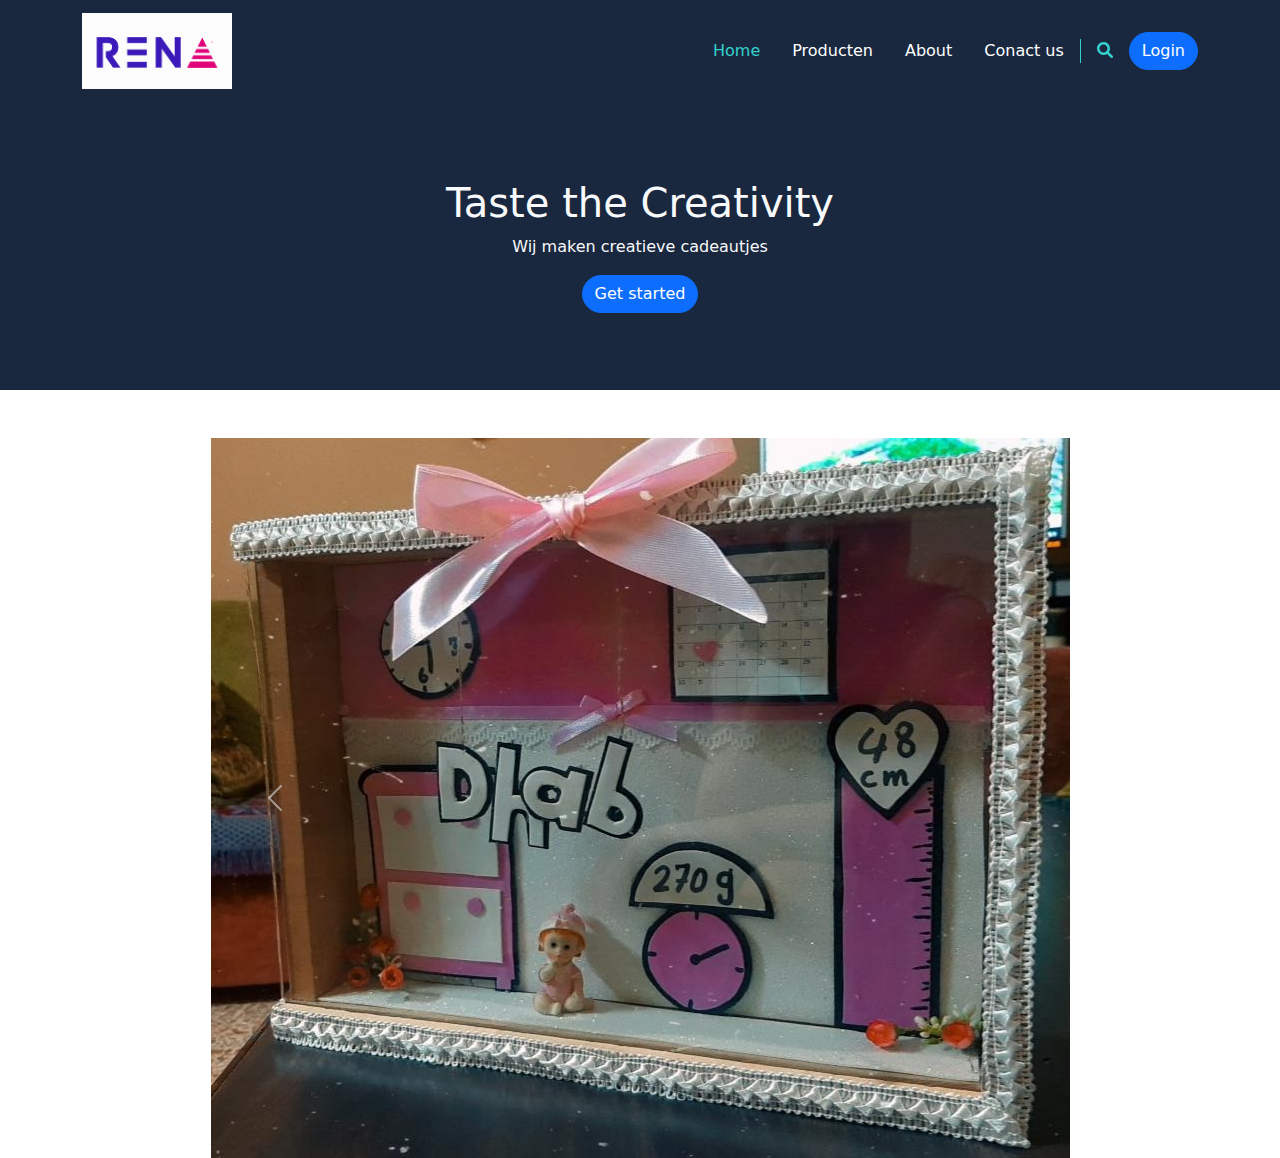
==== commit bc4971c1: "login pag" ====
--- a/index.html
+++ b/index.html
@@ -44,9 +44,11 @@
 
         <!--End navbar-->
 
+        
+
         <!--landing-->
 
-            <div class="landing d-flex justify-content-center align-items-center">
+           <div class="landing d-flex justify-content-center align-items-center">
               <div class="text-center text-light">
                   <h1>Taste the Creativity</h1>
                   <p>Wij maken creatieve cadeautjes</p>
@@ -56,134 +58,10 @@
             
           <!--landing-->
 <br>
-
-<section class="row the-benefits section-4" id="features">
-  <div class="container">
-    <div class="row section-header wow fadeInUp" style="visibility: visible; animation-name: fadeInUp;">
-      <h2>How It Works</h2>
-      <!--
-        p>List out your product’s benefit here. A small description about what it is and how it helps the user. You can also add some icons.</p
-      -->
-    </div>
-    <div class="row benefit-notes">
-      <!-- ==========Single Benefit========== -->
-      <div class="col-sm-6 col-md-4 benefit wow fadeInUp" style="visibility: visible; animation-name: fadeInUp;">
-        <div class="media">
-          <div class="media-left">
-            <span>
-
-<div class="responsive-image-wrapper" style="">
-
-<noscript aria-hidden="true">
-  <img
-    
-    class=""
-    src="//giftopiia.com/cdn/shop/files/the-benfits-1_1000x1000.png?v=1689593139"
-    
-      alt="NEED A GIFT?"
-    
-    
-    style="object-fit:cover;object-position:50.0% 50.0%!important;"
-    loading="lazy"
-  />
-</noscript>
-
-<img loading="lazy" class=" js" style="max-width: 46px; max-height: 66px;  object-fit:cover;object-position:50.0% 50.0%!important;" alt="NEED A GIFT?" width="46" height="66" srcset="//giftopiia.com/cdn/shop/files/the-benfits-1.png?v=1689593139 46w" sizes="(min-width: 2000px) 1000px, (min-width: 1445px) calc(100vw / 2), (min-width: 1200px) calc(100vw / 1.75), (min-width: 1000px) calc(100vw / 1.5), (min-width: 750px) calc(100vw / 3), 100vw" src="//giftopiia.com/cdn/shop/files/the-benfits-1_1445x.png?v=1689593139">
-
-</div>
-</span>
-          </div>
-          <div class="media-body">
-            <h4>NEED A GIFT?</h4>
-            <p>Any Reason, Any Season. We're Here To Help Keep Things Thoughtful.</p>
-          </div>
-        </div>
-      </div>
-      <!-- ==========Single Benefit========== -->
-      <div class="col-sm-6 col-md-4 benefit wow fadeInUp" data-wow-delay="0.3s" style="visibility: visible; animation-delay: 0.3s; animation-name: fadeInUp;">
-        <div class="media">
-          <div class="media-left">
-            <span>
-
-<div class="responsive-image-wrapper" style="">
-
-<noscript aria-hidden="true">
-  <img
-    
-    class=""
-    src="//giftopiia.com/cdn/shop/files/the-benfits-2_1000x1000.webp?v=1689593234"
-    
-      alt="KEEP IT PERSONAL"
-    
-    
-    style="object-fit:cover;object-position:50.0% 50.0%!important;"
-    loading="lazy"
-  />
-</noscript>
-
-<img loading="lazy" class=" js" style="max-width: 64px; max-height: 64px;  object-fit:cover;object-position:50.0% 50.0%!important;" alt="KEEP IT PERSONAL" width="64" height="64" srcset="//giftopiia.com/cdn/shop/files/the-benfits-2.webp?v=1689593234 64w" sizes="(min-width: 2000px) 1000px, (min-width: 1445px) calc(100vw / 2), (min-width: 1200px) calc(100vw / 1.75), (min-width: 1000px) calc(100vw / 1.5), (min-width: 750px) calc(100vw / 3), 100vw" src="//giftopiia.com/cdn/shop/files/the-benfits-2_1445x.webp?v=1689593234">
-
-</div>
-</span>
-          </div>
-          <div class="media-body">
-            <h4>KEEP IT PERSONAL</h4>
-            <p>We Curate The Best Products So You Can Create The Most Personal Gifts.</p>
-          </div>
-        </div>
-      </div>
-      <!-- ==========Single Benefit========== -->
-      <div class="col-sm-6 col-md-4 benefit wow fadeInUp" data-wow-delay="0.6s" style="visibility: visible; animation-delay: 0.6s; animation-name: fadeInUp;">
-        <div class="media">
-          <div class="media-left">
-            <span>
-
-<div class="responsive-image-wrapper" style="">
-
-<noscript aria-hidden="true">
-  <img
-    
-    class=""
-    src="//giftopiia.com/cdn/shop/files/the-benfits-3_1000x1000.png?v=1689593278"
-    
-      alt="WE&#39;LL HANDLE THE REST"
-    
-    
-    style="object-fit:cover;object-position:50.0% 50.0%!important;"
-    loading="lazy"
-  />
-</noscript>
-
-<img loading="lazy" class=" js" style="max-width: 64px; max-height: 64px;  object-fit:cover;object-position:50.0% 50.0%!important;" alt="WE'LL HANDLE THE REST" width="64" height="64" srcset="//giftopiia.com/cdn/shop/files/the-benfits-3.png?v=1689593278 64w" sizes="(min-width: 2000px) 1000px, (min-width: 1445px) calc(100vw / 2), (min-width: 1200px) calc(100vw / 1.75), (min-width: 1000px) calc(100vw / 1.5), (min-width: 750px) calc(100vw / 3), 100vw" src="//giftopiia.com/cdn/shop/files/the-benfits-3_1445x.png?v=1689593278">
-
-</div>
-</span>
-          </div>
-          <div class="media-body">
-            <h4>WE'LL HANDLE THE REST</h4>
-            <p>We Take Your Masterpiece, Pack It To Perfection, And Send It Straight To Their Doorstep (Or Office). They Love It — And You!</p>
-          </div>
-        </div>
-      </div>
-    </div>
-  </div>
-</section>
-
-<br>
-<br>
 <br>
 
 
 <!--imgs grrot-->
-
-
-
-
-
-
-
-
-
 <!--imgs grrot-->
 
   
@@ -191,7 +69,7 @@
   
   
 
-  <div class="conatier d d-flex w-80 justify-content-center align-items-center">
+  <div class="conatier d d-flex w-100 justify-content-center align-items-center">
 <div id="carouselExampleControls" class="carousel slide" data-bs-ride="carousel">
   <div class="carousel-inner">
     <div class="carousel-item active">
@@ -201,7 +79,10 @@
       <img src="imags/IMG-20231121-WA0003.jpg" class="d-block w-100" alt="...">
     </div>
     <div class="carousel-item">
-      <img src="imags/IMG-20231121-WA0004.jpg" class="d-block w-100" alt="...">
+      <img src="imags/IMG-20231121-WA0012.jpg" class="d-block w-100" alt="...">
+    </div>
+    <div class="carousel-item">
+      <img src="/imags/IMG-20231121-WA0007.jpg" class="d-block w-100" alt="...">
     </div>
   </div>
   <button class="carousel-control-prev" type="button" data-bs-target="#carouselExampleControls" data-bs-slide="prev">
@@ -214,8 +95,6 @@
   </button>
 </div>
   </div>
-
-
          <!--End Carousel-->
               
 
--- a/css/rena.css
+++ b/css/rena.css
@@ -4,13 +4,57 @@
 }
 body{
     font-family: "Robot" sans-serif;
-    padding: 0;
-    margin: 0;
+    padding: 0px;
+    margin: 0px;
 }
 /*start navbar*/
 .navbar {
     background-color: #19283f;
-}
+    justify-content: center;
+    align-items: center;
+}
+/*navbar2*/
+.navbar2{ 
+  background-color: #19283f;
+  justify-content: center;
+  align-items: center;
+  display: flex;
+}
+.container{
+  display: flex;
+}
+
+
+  .navbar2 .navbar-nav .nav-link {
+
+    color: white;
+}
+
+.navbar2 .navbar-nav .nav-link.active,
+.navbar2 .navbar-nav .nav-link.focus,
+.navbar2 .navbar-nav .nav-link:hover{
+
+color: var(--green-color);
+}
+
+.navbar2 .search{
+    border-left: 1px solid var(--green-color);
+}
+.navbar2 .search svg{
+    color: var(--green-color)
+}
+.navbar2 .navbar-toggler{
+    color: white;
+    font-size: 25px;
+    border-color: white;
+}
+.navbar2 .navbar-toggler:focus{
+    box-shadow: none;
+}
+
+/*navbar2*/
+
+
 
 .navbar .navbar-nav .nav-link {
 
@@ -57,11 +101,6 @@
     align-items: center;
     margin-bottom: 40px;
 }
-section{
-
-    padding: 20px;
-}
-
 
 .carousel-item img {
     max-width: 100%; /* Beperk de maximale breedte van de afbeelding */
@@ -100,6 +139,7 @@
     border-radius: 10px;
     padding: 30px 40px;
     margin: 200px;
+    
   }
   
   .login-container h2 {
@@ -137,13 +177,43 @@
   }
   
   .formlogind{
-  display: flex;
-  justify-content: center;
-  align-items: center;
-  min-width: 100vh;
-    background: url(/imags/pexels-george-dolgikh-1666065.jpg) no-repeat;
-    background-size: cover;
-    background-position: center;
-  }
-
-  /*form css van login 9 */
+    background-color: rgba(255, 0, 0, 0.781);
+      width: 100%;
+       display: flex;
+         justify-content: center;
+          align-items: center;
+           min-width: 100vh;
+            background-size: cover;
+             background-position: center;
+                                           }
+
+                                          
+
+  /* End form css van login 9 */
+
+  .Body-login{
+
+    font-family: "Robot" sans-serif;
+    padding: 0px;
+    margin: 0px;
+}
+
+
+  @media screen and (max-width: 868px) {
+    .navbar2 {
+      width: auto;
+       display: flex;
+         justify-content: center;
+          align-items: center;
+           min-width: 100vh;
+            background-size: cover;
+             background-position: center;
+             padding: 8px 0px;} }
+
+             
+
+
+             .container2{
+              justify-content: center;
+              display: flex;
+             }